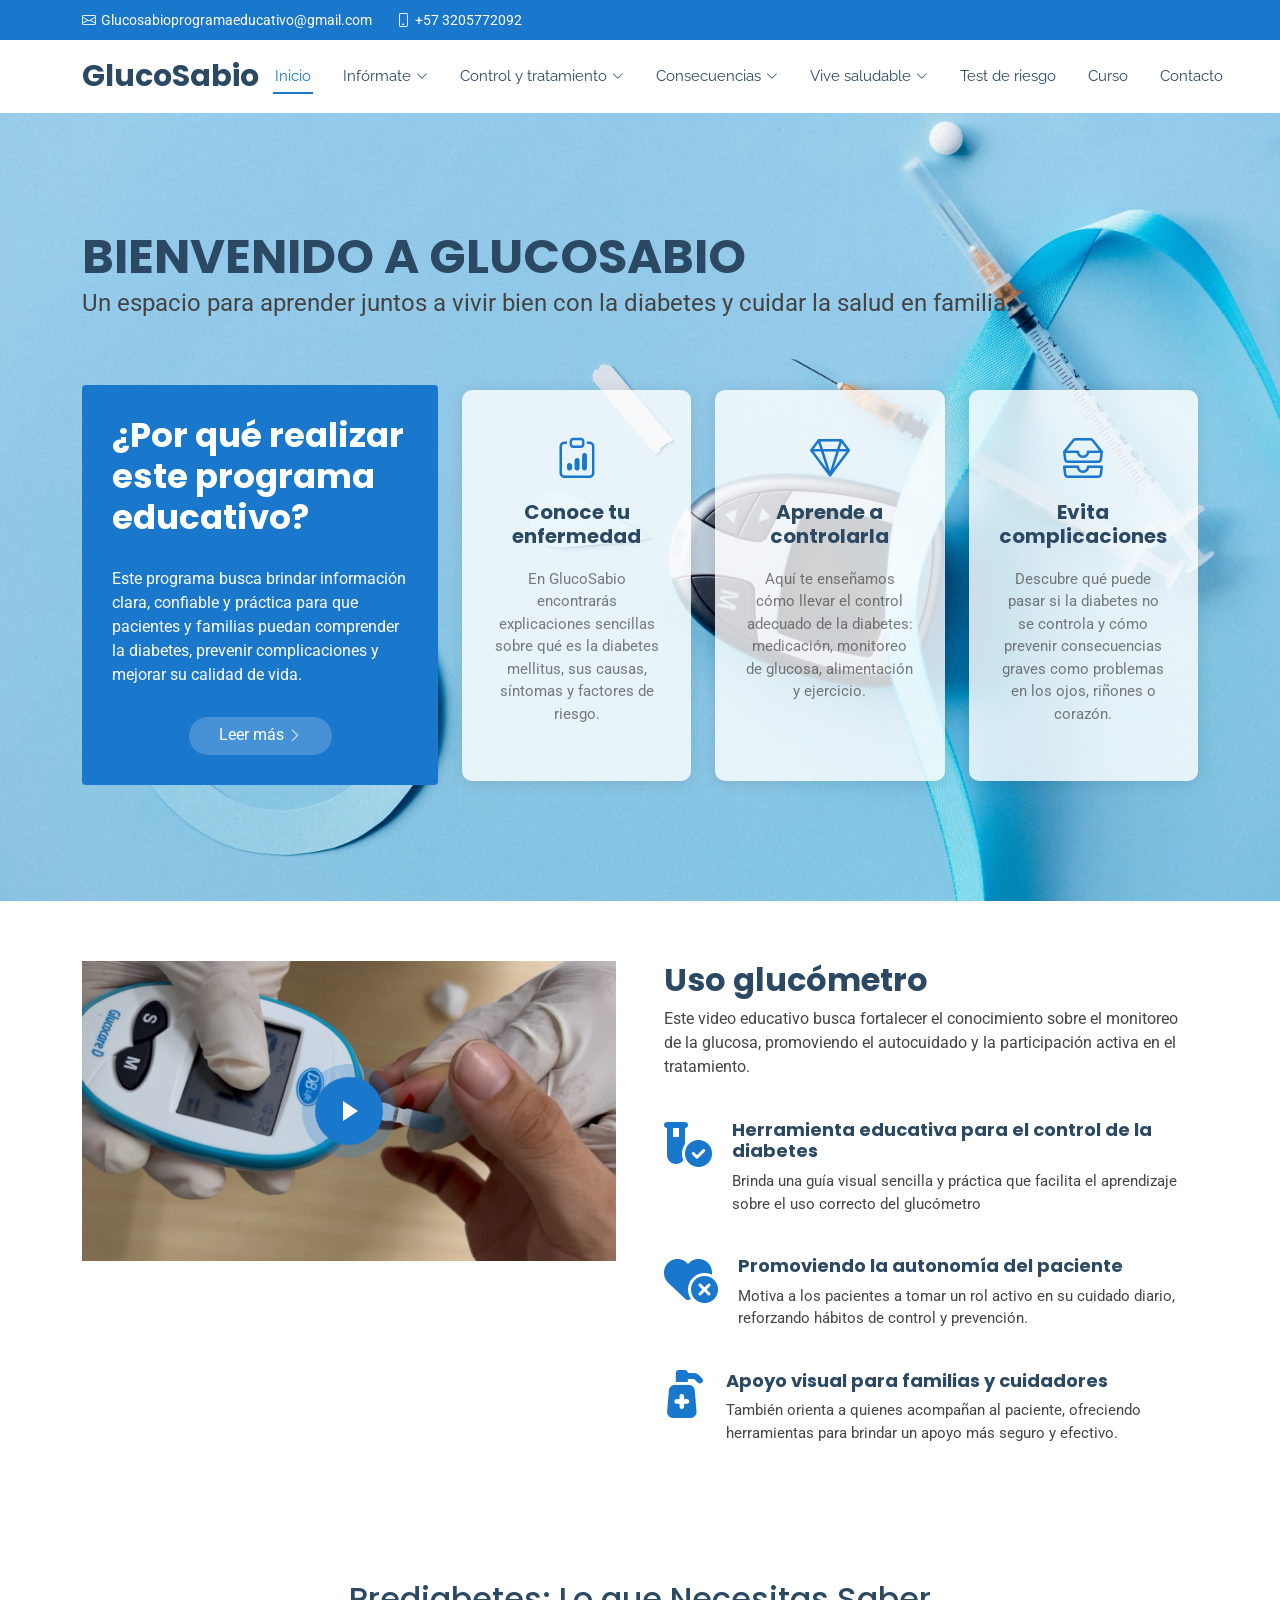
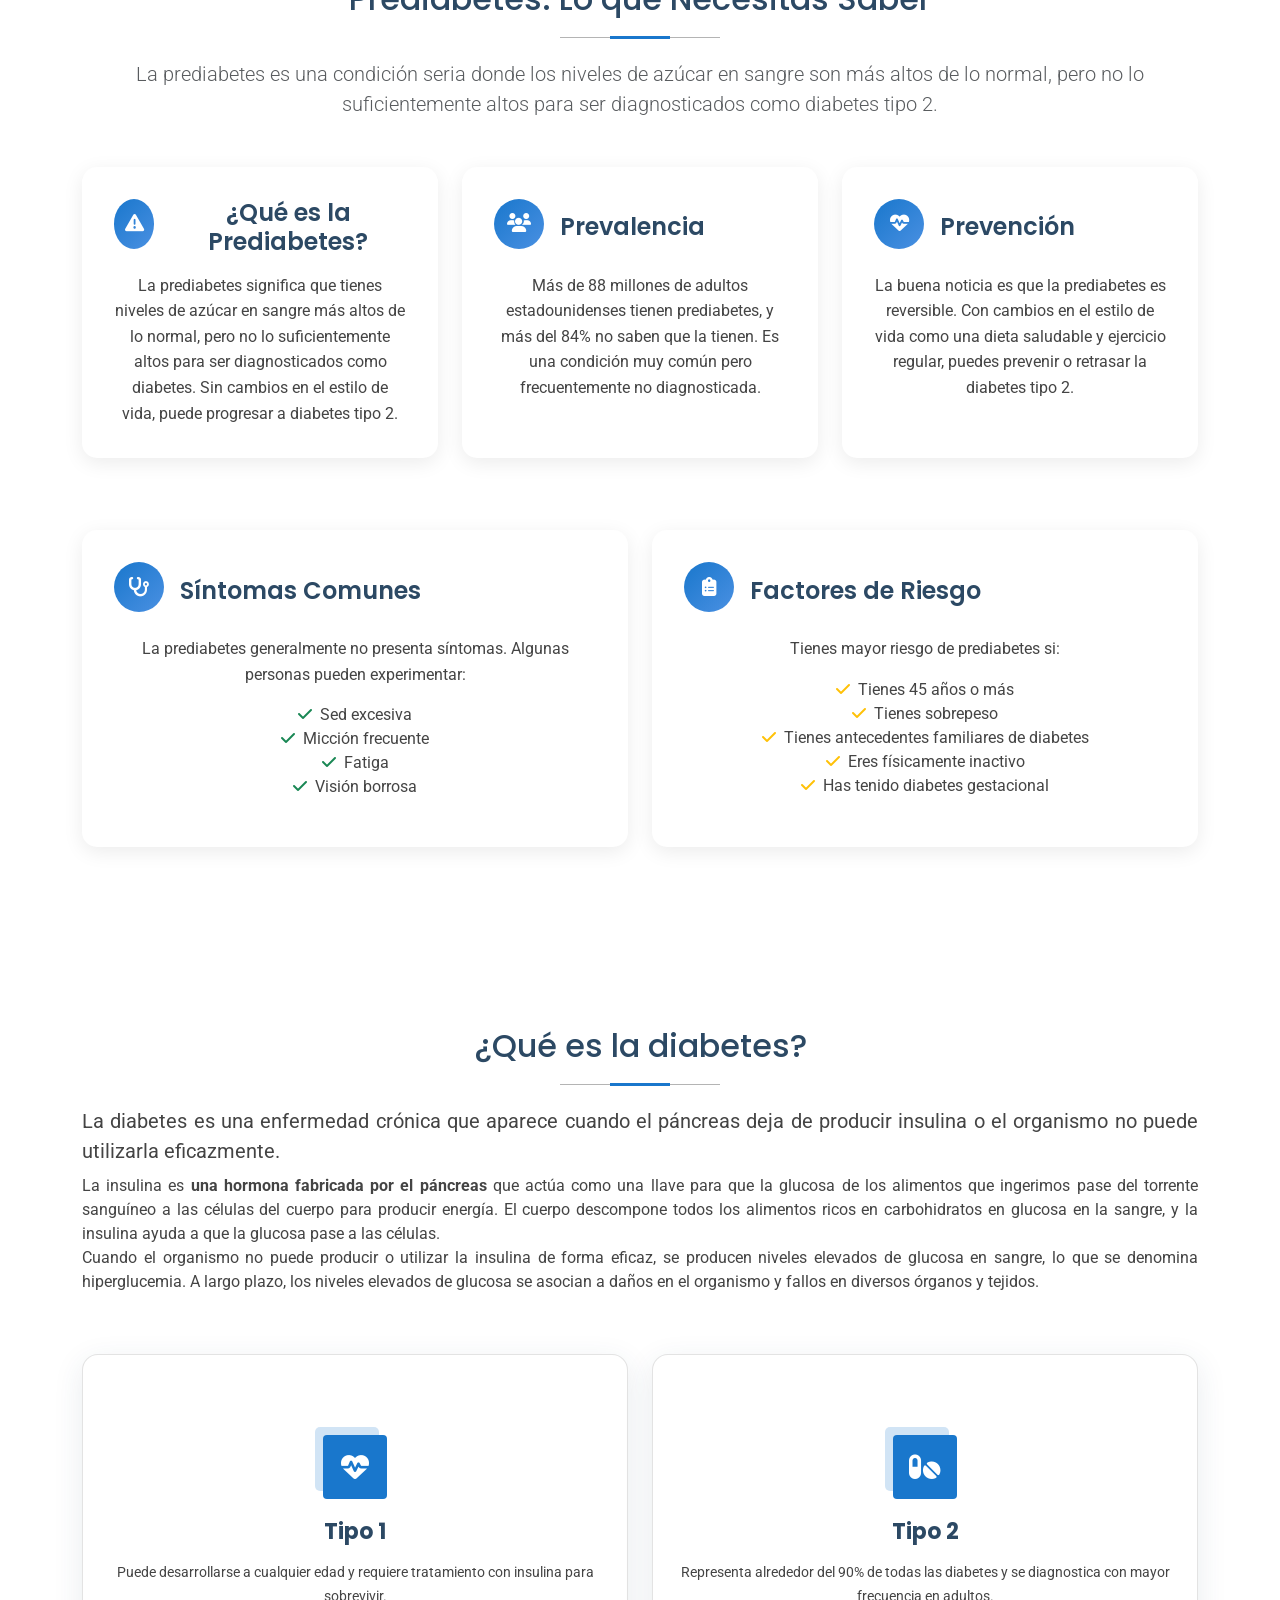
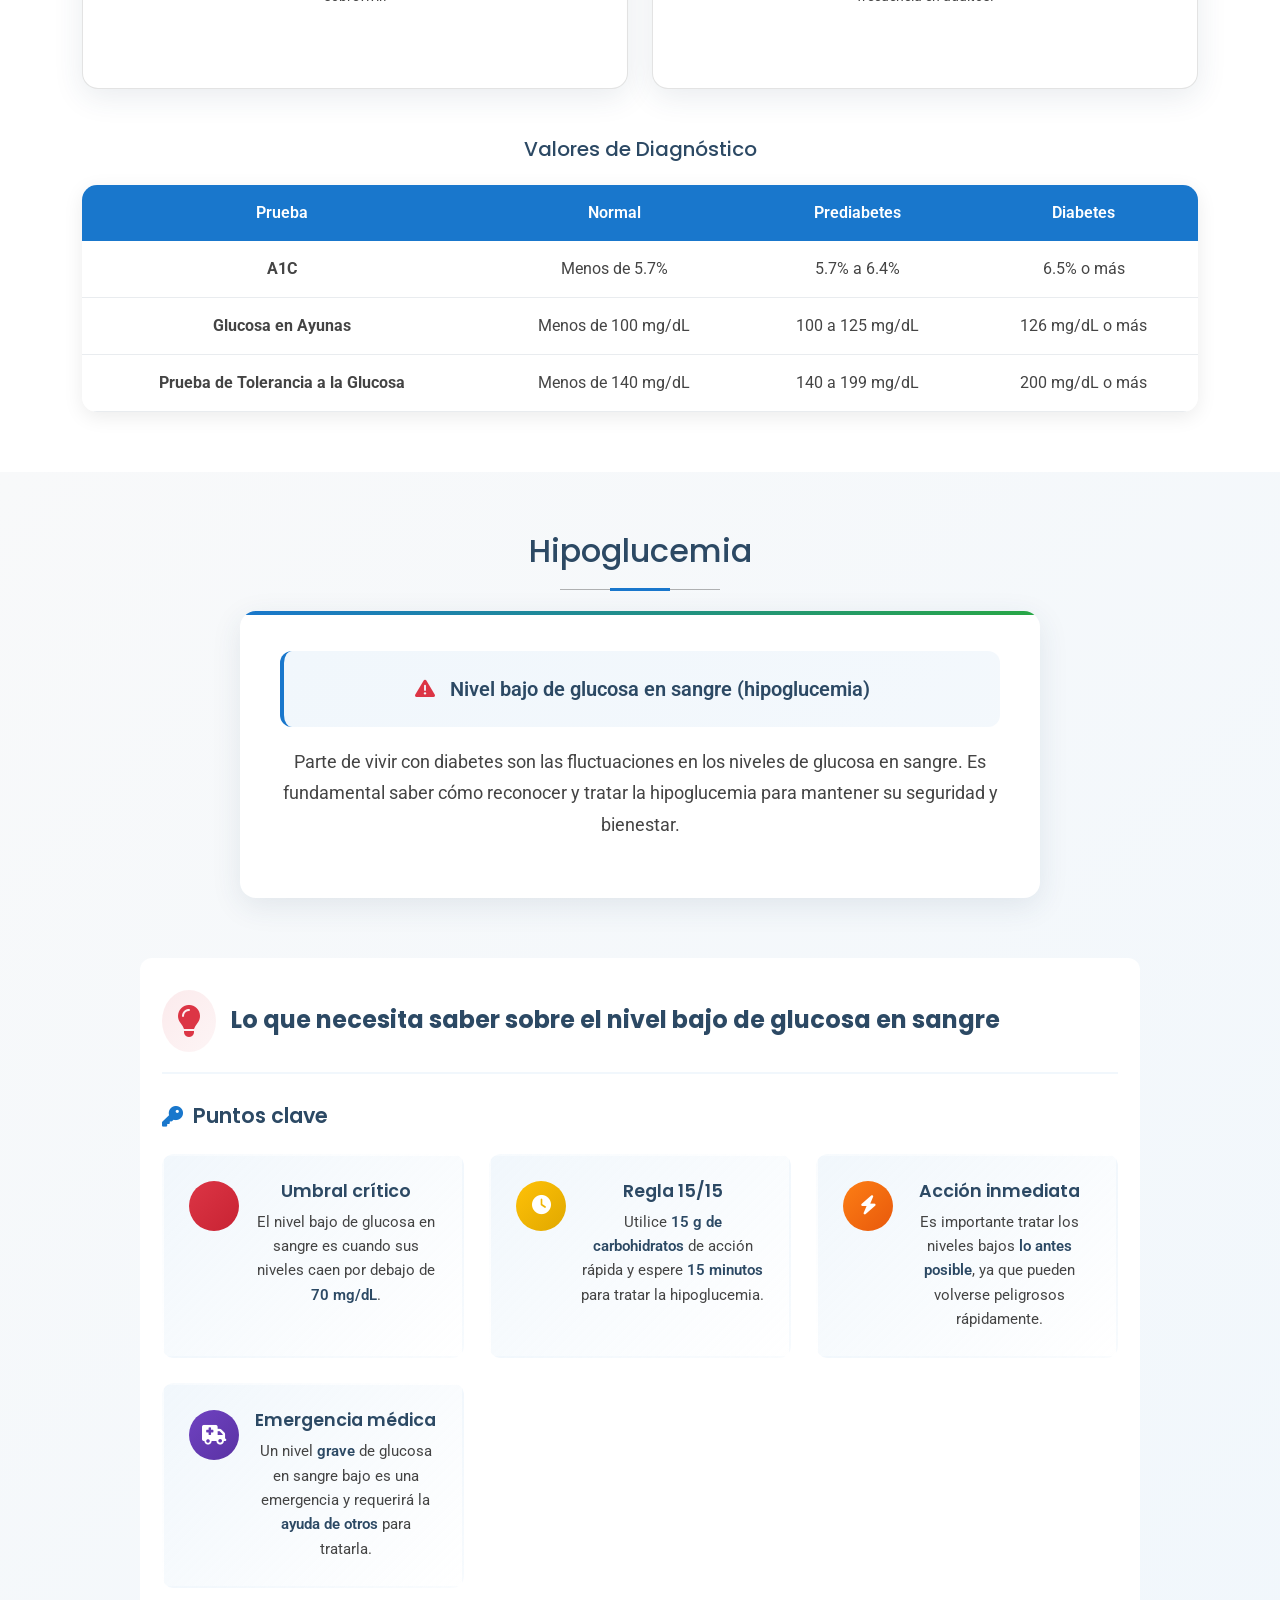
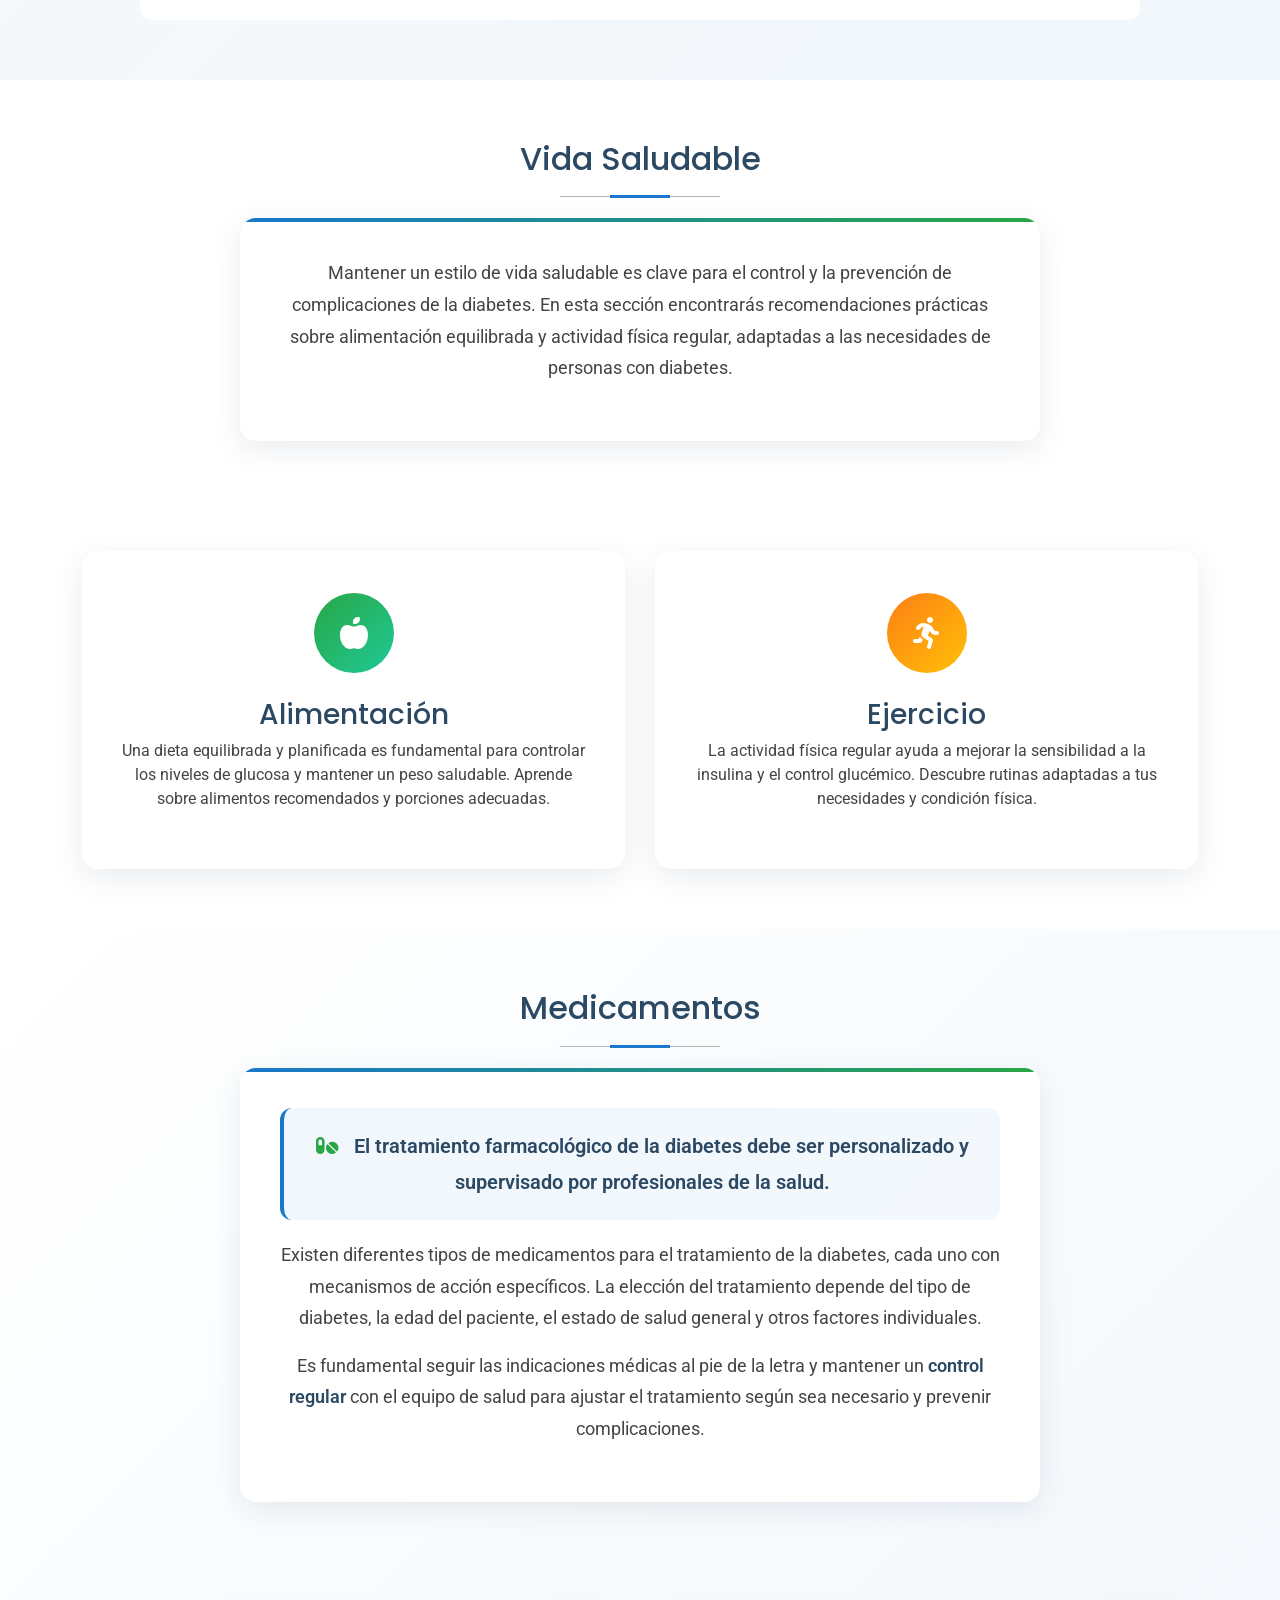
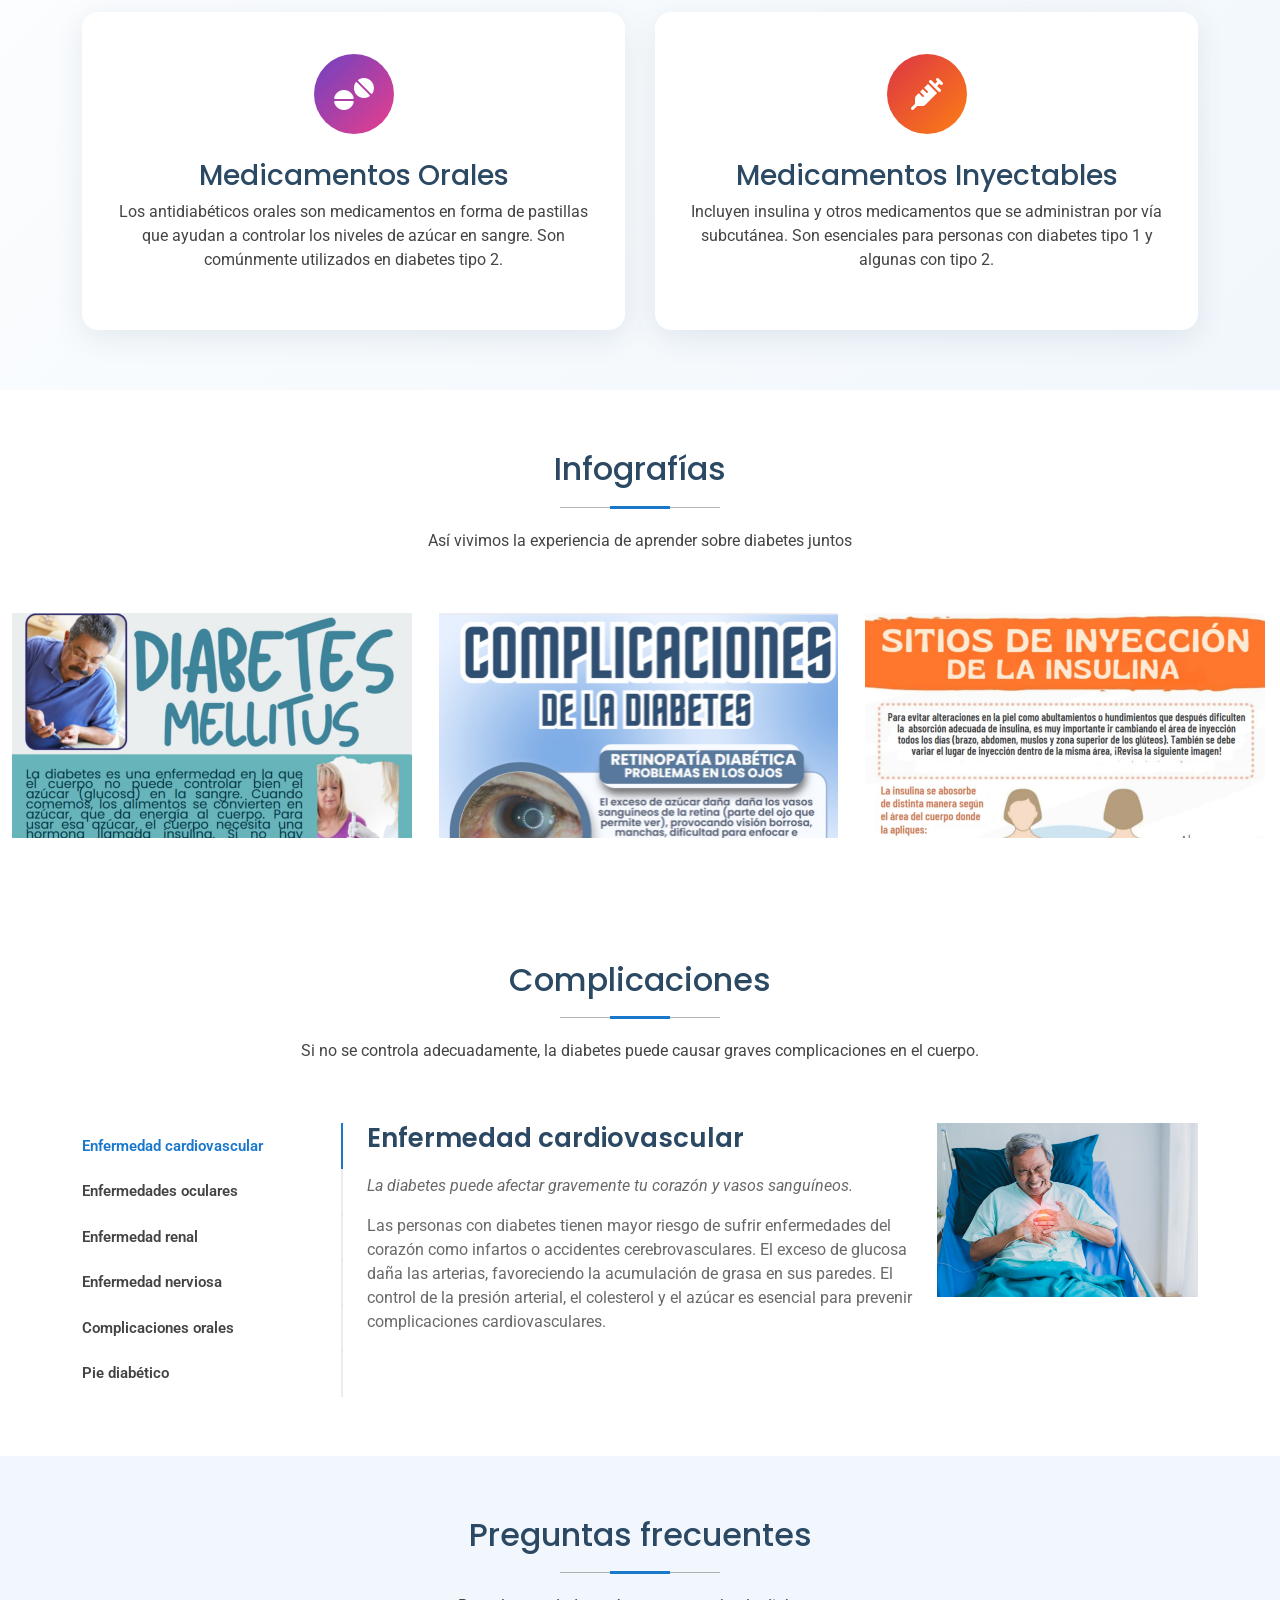
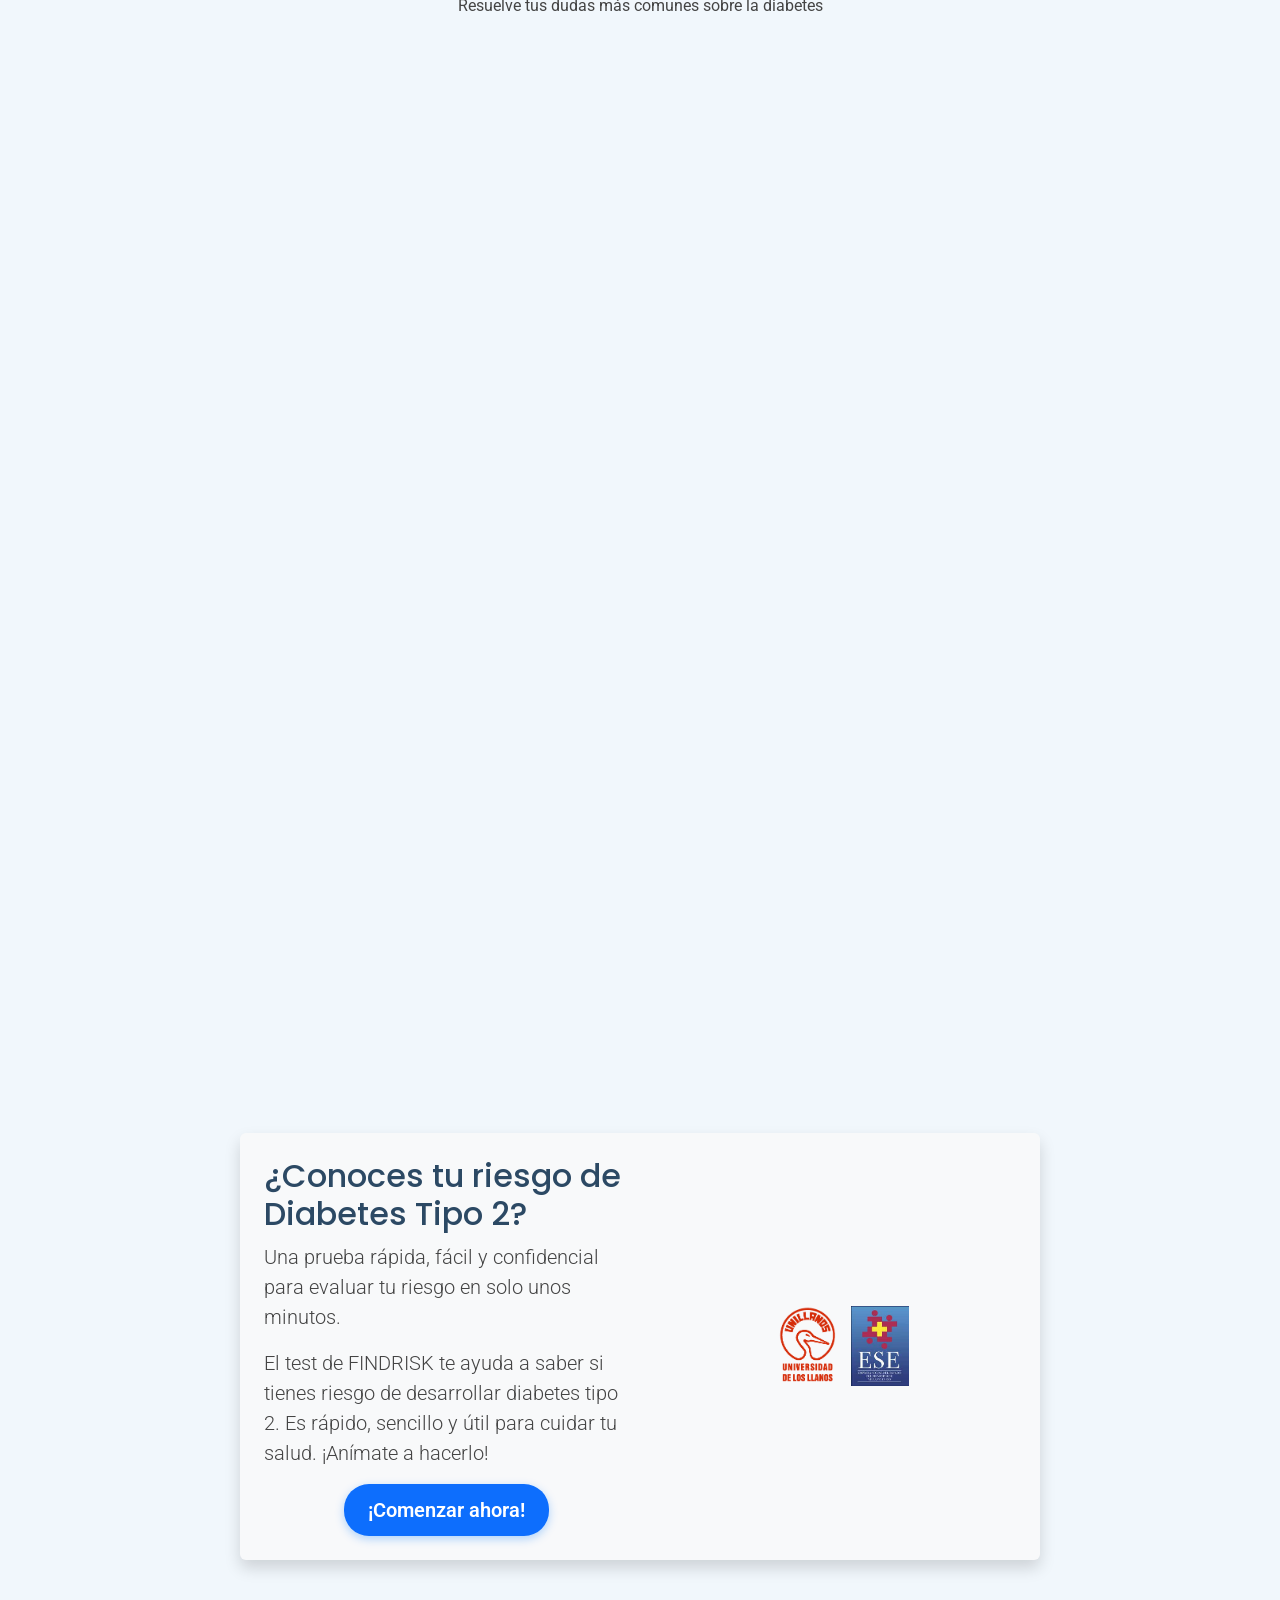
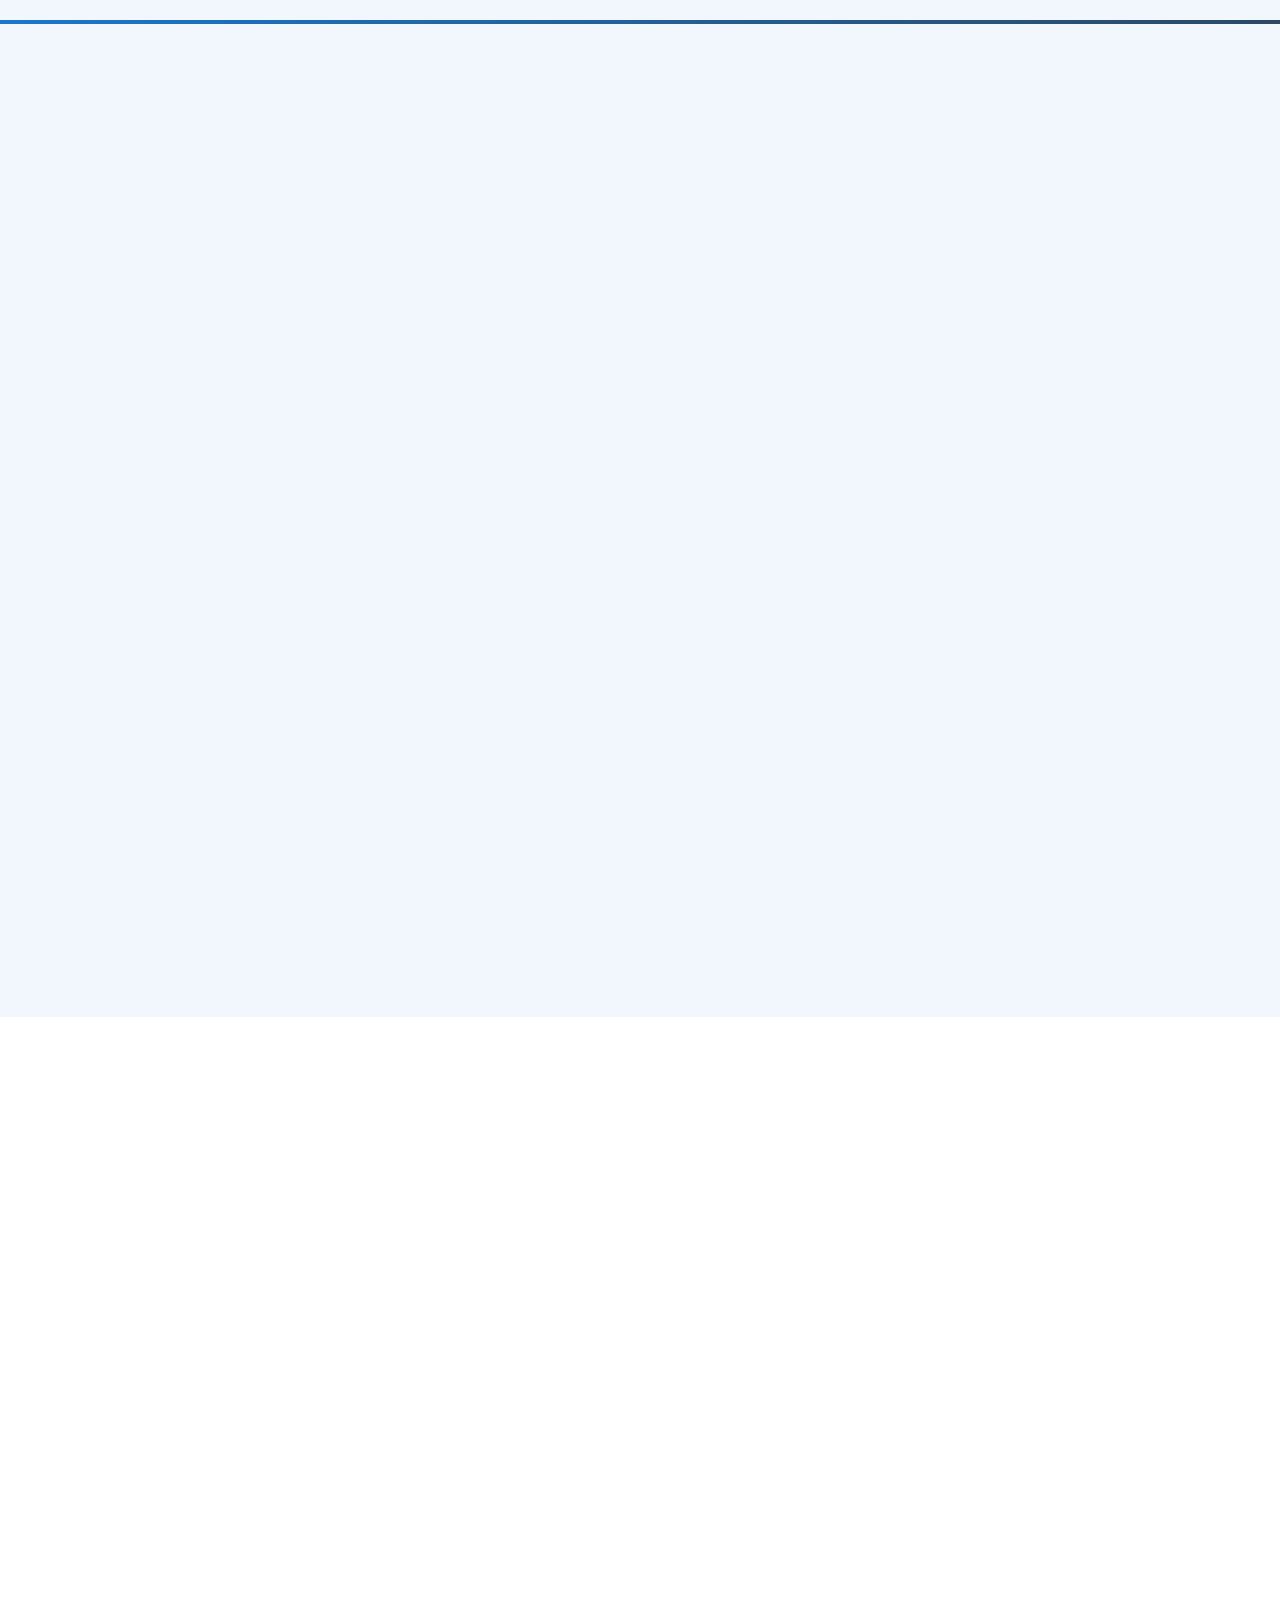
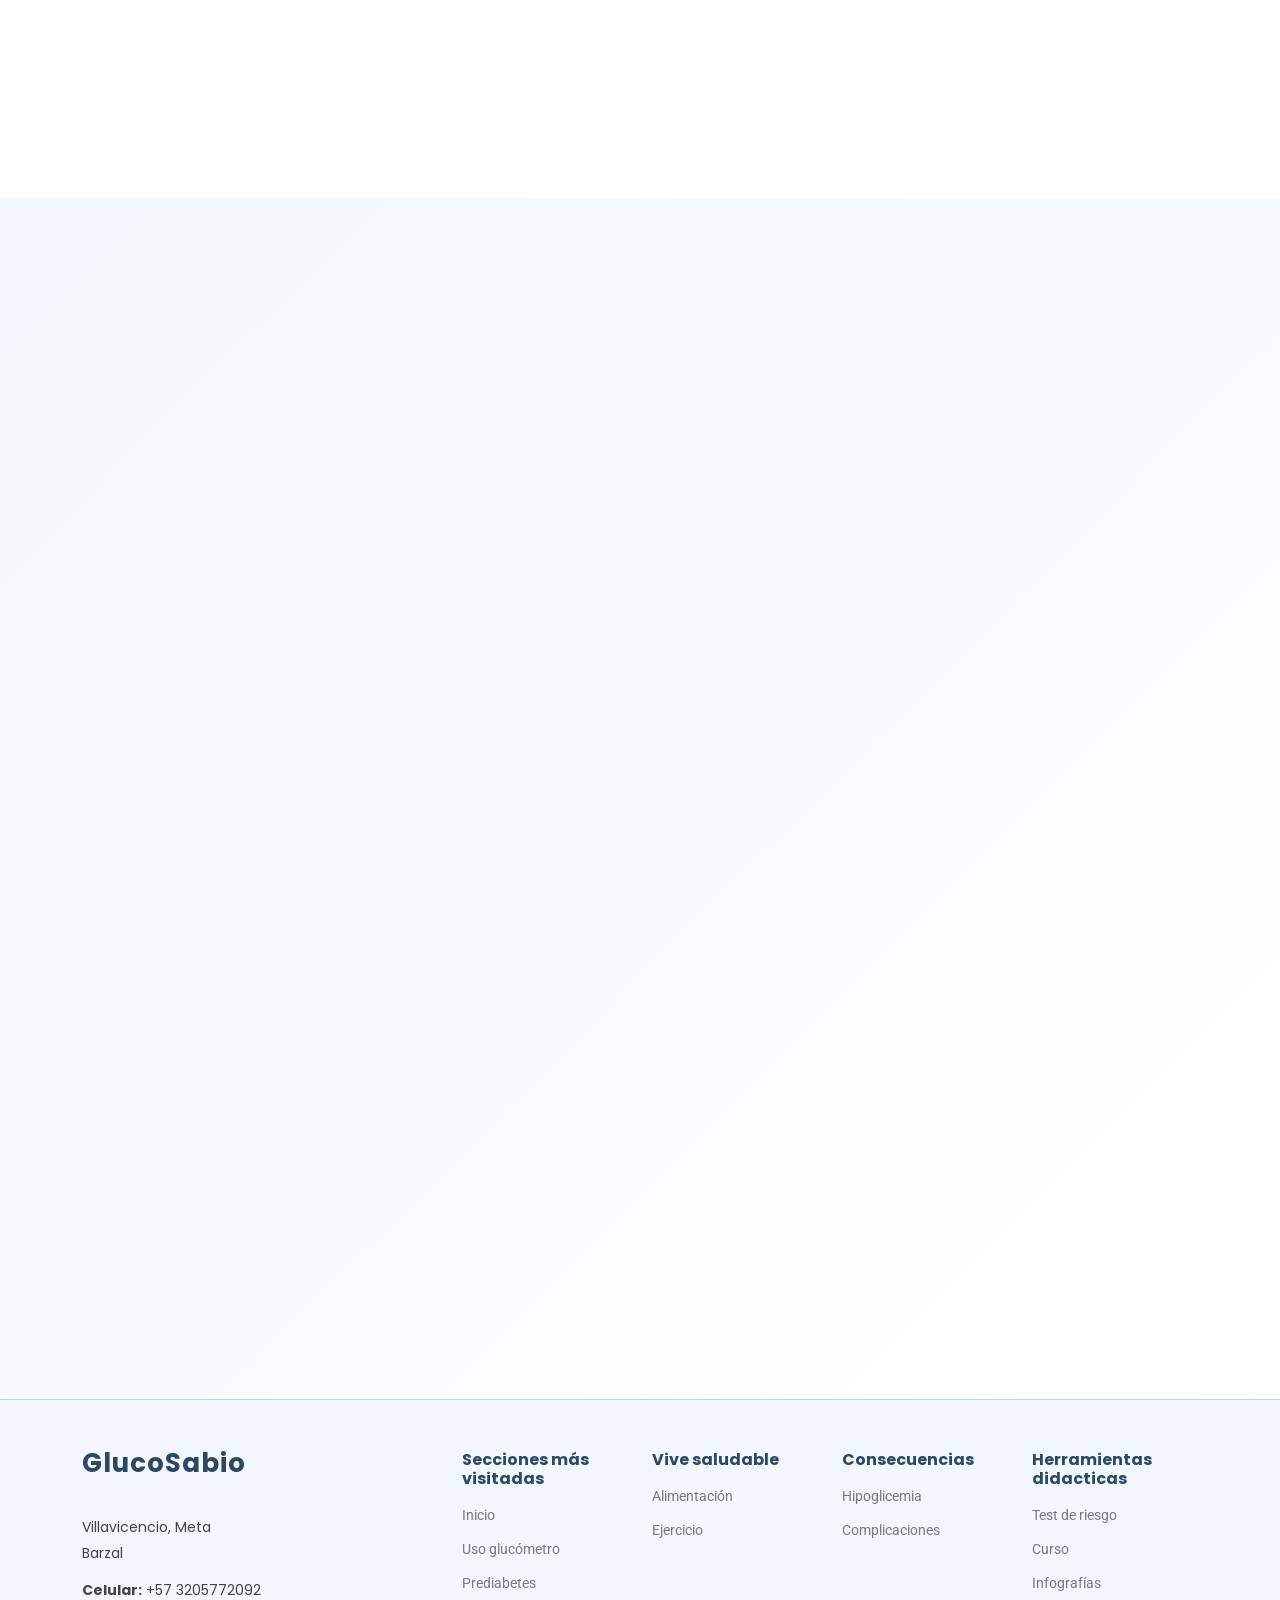
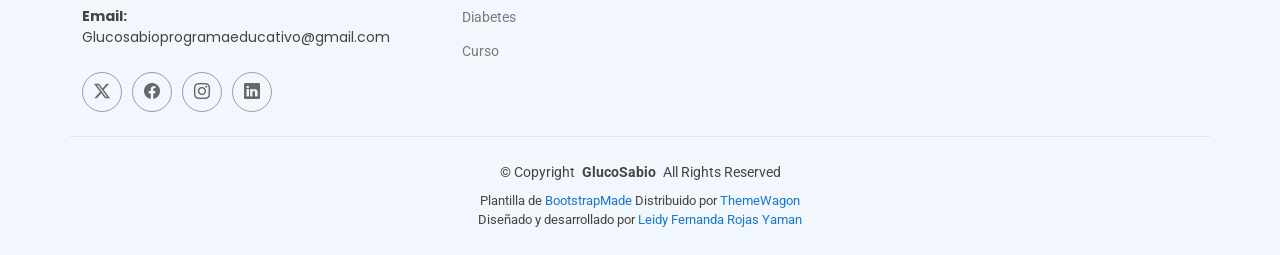
==== index.html @ 88acfa06 "feat: se agregan link footer y texto en vida saludable" ====
<!DOCTYPE html>
<html lang="en">

<head>
  <meta charset="utf-8">
  <meta content="width=device-width, initial-scale=1.0" name="viewport">
  <title>Index - GlucoSabio</title>
  <meta name="description" content="">
  <meta name="keywords" content="">

  <!-- Favicons -->
  <link href="assets/img/favicon.png" rel="icon">
  <link href="assets/img/apple-touch-icon.png" rel="apple-touch-icon">

  <!-- Fonts -->
  <link href="https://fonts.googleapis.com" rel="preconnect">
  <link href="https://fonts.gstatic.com" rel="preconnect" crossorigin>
  <link
    href="https://fonts.googleapis.com/css2?family=Roboto:ital,wght@0,100;0,300;0,400;0,500;0,700;0,900;1,100;1,300;1,400;1,500;1,700;1,900&family=Poppins:ital,wght@0,100;0,200;0,300;0,400;0,500;0,600;0,700;0,800;0,900;1,100;1,200;1,300;1,400;1,500;1,600;1,700;1,800;1,900&family=Raleway:ital,wght@0,100;0,200;0,300;0,400;0,500;0,600;0,700;0,800;0,900;1,100;1,200;1,300;1,400;1,500;1,600;1,700;1,800;1,900&display=swap"
    rel="stylesheet">

  <!-- Vendor CSS Files -->
  <link href="assets/vendor/bootstrap/css/bootstrap.min.css" rel="stylesheet">
  <link href="assets/vendor/bootstrap-icons/bootstrap-icons.css" rel="stylesheet">
  <link href="assets/vendor/aos/aos.css" rel="stylesheet">
  <link href="assets/vendor/fontawesome-free/css/all.min.css" rel="stylesheet">
  <link href="assets/vendor/glightbox/css/glightbox.min.css" rel="stylesheet">
  <link href="assets/vendor/swiper/swiper-bundle.min.css" rel="stylesheet">
  <link href="assets/css/contact.css" rel="stylesheet">
  <link rel="stylesheet" href="https://cdn.jsdelivr.net/npm/sweetalert2@11.10.5/dist/sweetalert2.min.css">


  <!-- Main CSS File -->
  <link href="assets/css/main.css" rel="stylesheet">
  <link href="assets/css/test-prediabetes.css" rel="stylesheet">
  <link href="assets/css/course.css" rel="stylesheet">

  <!-- =======================================================
  * Template Name: Medilab
  * Template URL: https://bootstrapmade.com/medilab-free-medical-bootstrap-theme/
  * Updated: Aug 07 2024 with Bootstrap v5.3.3
  * Author: BootstrapMade.com
  * License: https://bootstrapmade.com/license/
  ======================================================== -->
</head>

<body class="index-page">

  <header id="header" class="header sticky-top">

    <div class="topbar d-flex align-items-center">
      <div class="container d-flex justify-content-center justify-content-md-between">
        <div class="contact-info d-flex align-items-center">
          <i class="bi bi-envelope d-flex align-items-center"><a
              href="mailto:Glucosabioprogramaeducativo@gmail.com">Glucosabioprogramaeducativo@gmail.com</a></i>
          <i class="bi bi-phone d-flex align-items-center ms-4"><span>+57 3205772092</span></i>
        </div>
        <!-- <div class="social-links d-none d-md-flex align-items-center">
          <a href="#" class="twitter"><i class="bi bi-twitter-x"></i></a>
          <a href="#" class="facebook"><i class="bi bi-facebook"></i></a>
          <a href="#" class="instagram"><i class="bi bi-instagram"></i></a>
          <a href="#" class="linkedin"><i class="bi bi-linkedin"></i></a>
        </div> -->
      </div>
    </div><!-- End Top Bar -->

    <div class="branding d-flex align-items-center">

      <div class="container position-relative d-flex align-items-center justify-content-between">
        <a href="index.html" class="logo d-flex align-items-center me-auto">
          <!-- Uncomment the line below if you also wish to use an image logo -->
          <!-- <img src="assets/img/logo.png" alt=""> -->
          <h1 class="sitename">GlucoSabio</h1>
        </a>

        <nav id="navmenu" class="navmenu">
          <ul>
            <li><a href="#hero" class="active">Inicio<br></a></li>
            <!-- <li><a href="#about">Infórmate</a></li> -->
            <li class="dropdown"><a href="#"><span>Infórmate</span> <i
                  class="bi bi-chevron-down toggle-dropdown"></i></a>
              <ul>
                <li><a href="#prediabetes">¿Qué es prediabetes?</a></li>
                <li><a href="#diabetes">¿Qué es diabetes?</a></li>
                <li><a href="#" data-bs-toggle="modal" data-bs-target="#diabetesTipo1Modal">Diabetes tipo 1</a></li>
                <li><a href="#" data-bs-toggle="modal" data-bs-target="#diabetesTipo2Modal">Diabetes tipo 2</a></li>
                <li><a href="#infographics">Infografías</a></li>
              </ul>
            </li>
            <li class="dropdown"><a href="#"><span>Control y tratamiento</span> <i
                  class="bi bi-chevron-down toggle-dropdown"></i></a>
              <ul>
                <li><a href="#about">Uso del glucómetro</a></li>
                <li><a href="#">Diagnóstico</a></li>
                <li class="dropdown"><a href="#"><span>Medicamentos</span> <i
                      class="bi bi-chevron-down toggle-dropdown"></i></a>
                  <ul>
                    <li><a href="#medications">Orales</a></li>
                    <li><a href="#medications">Inyectables</a></li>
                  </ul>
                </li>
              </ul>
            </li>
            <!-- <li><a href="#services">Services</a></li> -->
            <!-- <li><a href="#departments">Departments</a></li> -->
            <!-- <li><a href="#doctors">Doctors</a></li> -->
            <!-- <li><a href="#complications">Consecuencias</a></li> -->
            <li class="dropdown"><a href="#"><span>Consecuencias</span> <i
                  class="bi bi-chevron-down toggle-dropdown"></i></a>
              <ul>
                <li><a href="#hipoglucemia">Hipoglicemia</a></li>
                <li><a href="#complications">Complicaciones</a></li>
              </ul>
            </li>
            <li class="dropdown"><a href="#"><span>Vive saludable</span> <i
                  class="bi bi-chevron-down toggle-dropdown"></i></a>
              <ul>
                <li><a href="#healthy-life">Alimentación</a></li>
                <li><a href="#healthy-life">Ejercicio</a></li>
              </ul>
            </li>
            <li><a href="#test">Test de riesgo</a></li>
            <li><a href="#course">Curso</a></li>
            <li><a href="#contact">Contacto</a></li>
            <!-- <li class="dropdown"><a href="#"><span>Dropdown</span> <i
                  class="bi bi-chevron-down toggle-dropdown"></i></a>
              <ul>
                <li><a href="#">Dropdown 1</a></li>
                <li class="dropdown"><a href="#"><span>Deep Dropdown</span> <i
                      class="bi bi-chevron-down toggle-dropdown"></i></a>
                  <ul>
                    <li><a href="#">Deep Dropdown 1</a></li>
                    <li><a href="#">Deep Dropdown 2</a></li>
                    <li><a href="#">Deep Dropdown 3</a></li>
                    <li><a href="#">Deep Dropdown 4</a></li>
                    <li><a href="#">Deep Dropdown 5</a></li>
                  </ul>
                </li>
                <li><a href="#">Dropdown 2</a></li>
                <li><a href="#">Dropdown 3</a></li>
                <li><a href="#">Dropdown 4</a></li>
              </ul>
            </li> -->
            <!-- <li><a href="#contact">Contact</a></li> -->
          </ul>
          <i class="mobile-nav-toggle d-xl-none bi bi-list"></i>
        </nav>

        <!-- <a class="cta-btn d-none d-sm-block" href="#appointment">Make an Appointment</a> -->

      </div>

    </div>

  </header>

  <main class="main">

    <!-- Hero Section -->
    <section id="hero" class="hero section light-background">

      <img src="assets/img/bg-diabetes.jpg" alt="" data-aos="fade-in">

      <div class="container position-relative">

        <div class="welcome position-relative" data-aos="fade-down" data-aos-delay="100">
          <h2>BIENVENIDO A GLUCOSABIO</h2>
          <p>Un espacio para aprender juntos a vivir bien con la diabetes y cuidar la salud en familia.</p>
        </div><!-- End Welcome -->

        <div class="content row gy-4">
          <div class="col-lg-4 d-flex align-items-stretch">
            <div class="why-box" data-aos="zoom-out" data-aos-delay="200">
              <h3>¿Por qué realizar este programa educativo?</h3>
              <p>
                Este programa busca brindar información clara, confiable y práctica para que pacientes y familias puedan
                comprender la diabetes, prevenir complicaciones y mejorar su calidad de vida.
              </p>
              <div class="text-center">
                <a href="#about" class="more-btn"><span>Leer más</span> <i class="bi bi-chevron-right"></i></a>
              </div>
            </div>
          </div><!-- End Why Box -->

          <div class="col-lg-8 d-flex align-items-stretch">
            <div class="d-flex flex-column justify-content-center">
              <div class="row gy-4">

                <div class="col-xl-4 d-flex align-items-stretch">
                  <div class="icon-box" data-aos="zoom-out" data-aos-delay="300">
                    <i class="bi bi-clipboard-data"></i>
                    <h4>Conoce tu enfermedad</h4>
                    <p>En GlucoSabio encontrarás explicaciones sencillas sobre qué es la diabetes mellitus, sus causas,
                      síntomas y factores de riesgo. </p>
                  </div>
                </div><!-- End Icon Box -->

                <div class="col-xl-4 d-flex align-items-stretch">
                  <div class="icon-box" data-aos="zoom-out" data-aos-delay="400">
                    <i class="bi bi-gem"></i>
                    <h4>Aprende a controlarla</h4>
                    <p>Aquí te enseñamos cómo llevar el control adecuado de la diabetes: medicación, monitoreo de
                      glucosa, alimentación y ejercicio. </p>
                  </div>
                </div><!-- End Icon Box -->

                <div class="col-xl-4 d-flex align-items-stretch">
                  <div class="icon-box" data-aos="zoom-out" data-aos-delay="500">
                    <i class="bi bi-inboxes"></i>
                    <h4>Evita complicaciones</h4>
                    <p>Descubre qué puede pasar si la diabetes no se controla y cómo prevenir consecuencias graves como
                      problemas en los ojos, riñones o corazón. </p>
                  </div>
                </div><!-- End Icon Box -->

              </div>
            </div>
          </div>
        </div><!-- End  Content-->

      </div>

    </section><!-- /Hero Section -->

    <!-- About Section - Uso Glucometro -->
    <section id="about" class="about section">

      <div class="container">

        <div class="row gy-4 gx-5">

          <div class="col-lg-6 position-relative align-self-start" data-aos="fade-up" data-aos-delay="200">
            <img src="assets/img/preliminar-glucometro.png" class="img-fluid" alt="">
            <a href="https://www.youtube.com/watch?v=tBg8Wl7iuDc" class="glightbox pulsating-play-btn"></a>
          </div>

          <div class="col-lg-6 content" data-aos="fade-up" data-aos-delay="100">
            <h3>Uso glucómetro</h3>
            <p>
              Este video educativo busca fortalecer el conocimiento sobre el monitoreo de la glucosa, promoviendo el
              autocuidado y la participación activa en el tratamiento.
            </p>
            <ul>
              <li>
                <i class="fa-solid fa-vial-circle-check"></i>
                <div>
                  <h5>Herramienta educativa para el control de la diabetes</h5>
                  <p>Brinda una guía visual sencilla y práctica que facilita el aprendizaje sobre el uso correcto del
                    glucómetro</p>
                </div>
              </li>
              <li>
                <i class="fa-solid fa-heart-circle-xmark"></i>
                <div>
                  <h5>Promoviendo la autonomía del paciente</h5>
                  <p>Motiva a los pacientes a tomar un rol activo en su cuidado diario, reforzando hábitos de control y
                    prevención.</p>
                </div>
              </li>
              <li>
                <i class="fa-solid fa-pump-medical"></i>
                <div>
                  <h5>Apoyo visual para familias y cuidadores</h5>
                  <p>También orienta a quienes acompañan al paciente, ofreciendo herramientas para brindar un apoyo más
                    seguro y efectivo.</p>
                </div>
              </li>
            </ul>
          </div>

        </div>

      </div>

    </section><!-- /About Section - Uso Glucometro -->


    <!-- Sección Prediabetes -->
    <section class="prediabetes-section section" id="prediabetes">
      <div class="container section-title" data-aos="fade-up">
        <!-- Título Principal -->
        <div class="row">
          <div class="col-12 text-center">
            <h2 class="section-title">Prediabetes: Lo que Necesitas Saber</h2>
            <p class="lead text-muted">La prediabetes es una condición seria donde los niveles de azúcar en sangre son
              más altos de lo normal, pero no lo suficientemente altos para ser diagnosticados como diabetes tipo 2.</p>
          </div>
        </div>

        <!-- Tarjetas Informativas -->
        <div class="row mb-5 mt-5">
          <div class="col-lg-4 col-md-6 mb-4">
            <div class="info-card-prediabetes">
              <h4>
                <div class="icon">
                  <i class="fas fa-exclamation-triangle"></i>
                </div>
                ¿Qué es la Prediabetes?
              </h4>
              <p>La prediabetes significa que tienes niveles de azúcar en sangre más altos de lo normal, pero no lo
                suficientemente altos para ser diagnosticados como diabetes. Sin cambios en el estilo de vida, puede
                progresar a diabetes tipo 2.</p>
            </div>
          </div>

          <div class="col-lg-4 col-md-6 mb-4">
            <div class="info-card-prediabetes">
              <h4>
                <div class="icon">
                  <i class="fas fa-users"></i>
                </div>
                Prevalencia
              </h4>
              <p>Más de 88 millones de adultos estadounidenses tienen prediabetes, y más del 84% no saben que la tienen.
                Es una condición muy común pero frecuentemente no diagnosticada.</p>
            </div>
          </div>

          <div class="col-lg-4 col-md-6 mb-4">
            <div class="info-card-prediabetes">
              <h4>
                <div class="icon">
                  <i class="fas fa-heartbeat"></i>
                </div>
                Prevención
              </h4>
              <p>La buena noticia es que la prediabetes es reversible. Con cambios en el estilo de vida como una dieta
                saludable y ejercicio regular, puedes prevenir o retrasar la diabetes tipo 2.</p>
            </div>
          </div>
        </div>

        <!-- Síntomas y Factores de Riesgo -->
        <div class="row">
          <div class="col-lg-6">
            <div class="info-card-prediabetes">
              <h4>
                <div class="icon">
                  <i class="fas fa-stethoscope"></i>
                </div>
                Síntomas Comunes
              </h4>
              <p>La prediabetes generalmente no presenta síntomas. Algunas personas pueden experimentar:</p>
              <ul class="list-unstyled mt-3">
                <li><i class="fas fa-check text-success me-2"></i>Sed excesiva</li>
                <li><i class="fas fa-check text-success me-2"></i>Micción frecuente</li>
                <li><i class="fas fa-check text-success me-2"></i>Fatiga</li>
                <li><i class="fas fa-check text-success me-2"></i>Visión borrosa</li>
              </ul>
            </div>
          </div>

          <div class="col-lg-6">
            <div class="info-card-prediabetes">
              <h4>
                <div class="icon">
                  <i class="fas fa-clipboard-list"></i>
                </div>
                Factores de Riesgo
              </h4>
              <p>Tienes mayor riesgo de prediabetes si:</p>
              <ul class="list-unstyled mt-3">
                <li><i class="fas fa-check text-warning me-2"></i>Tienes 45 años o más</li>
                <li><i class="fas fa-check text-warning me-2"></i>Tienes sobrepeso</li>
                <li><i class="fas fa-check text-warning me-2"></i>Tienes antecedentes familiares de diabetes</li>
                <li><i class="fas fa-check text-warning me-2"></i>Eres físicamente inactivo</li>
                <li><i class="fas fa-check text-warning me-2"></i>Has tenido diabetes gestacional</li>
              </ul>
            </div>
          </div>
        </div>
      </div>
    </section>
    <!-- / End prediabetes section -->

    <!-- Diabetes Section -->
    <section id="diabetes" class="services section">

      <!-- Section Title -->
      <div class="container section-title" data-aos="fade-up">
        <h2>¿Qué es la diabetes?</h2>
        <div>
          <p class="lead text-justify"><strong>La diabetes es una enfermedad crónica que aparece cuando el
              páncreas deja de producir insulina o el organismo no puede utilizarla eficazmente.</strong></p>
          <p class="mt-2 text-justify">La insulina es <strong>una hormona fabricada por el páncreas</strong> que actúa
            como una llave
            para que la
            glucosa de los alimentos que ingerimos pase del torrente sanguíneo a las células del cuerpo para producir
            energía. El cuerpo descompone todos los alimentos ricos en carbohidratos en glucosa en la sangre, y la
            insulina ayuda a que la glucosa pase a las células.</p>
          <p class="text-justify">Cuando el organismo no puede producir o utilizar la insulina de forma eficaz, se
            producen niveles elevados
            de glucosa en sangre, lo que se denomina hiperglucemia. A largo plazo, los niveles elevados de glucosa se
            asocian a daños en el organismo y fallos en diversos órganos y tejidos.&nbsp;</p>
        </div>

      </div><!-- End Section Title -->

      <div class="container">

        <div class="row gy-4">

          <div class="col-lg-6 col-md-6" data-aos="fade-up" data-aos-delay="100">
            <div class="service-item  position-relative">
              <div class="icon">
                <i class="fas fa-heartbeat"></i>
              </div>
              <a href="#" data-bs-toggle="modal" data-bs-target="#diabetesTipo1Modal" class="stretched-link">
                <h3>Tipo 1</h3>
              </a>
              <p>Puede desarrollarse a cualquier edad y requiere tratamiento con insulina para sobrevivir.</p>
            </div>
          </div><!-- End Service Item -->

          <div class="col-lg-6 col-md-6" data-aos="fade-up" data-aos-delay="200">
            <div class="service-item position-relative">
              <div class="icon">
                <i class="fas fa-pills"></i>
              </div>
              <a href="#" data-bs-toggle="modal" data-bs-target="#diabetesTipo2Modal" class="stretched-link">
                <h3>Tipo 2</h3>
              </a>
              <p>Representa alrededor del 90% de todas las diabetes y se diagnostica con mayor frecuencia en adultos.
              </p>
            </div>
          </div><!-- End Service Item -->

        </div>
        <!-- Tabla de Valores de Diagnóstico -->
        <div class="row mt-5">
          <div class="col-12">
            <h5 class="text-center  mb-4" style="color: var(--heading-color);">Valores de Diagnóstico</h5>
            <div class="values-table">
              <table class="table">
                <thead>
                  <tr>
                    <th>Prueba</th>
                    <th>Normal</th>
                    <th>Prediabetes</th>
                    <th>Diabetes</th>
                  </tr>
                </thead>
                <tbody>
                  <tr>
                    <td><strong>A1C</strong></td>
                    <td>Menos de 5.7%</td>
                    <td>5.7% a 6.4%</td>
                    <td>6.5% o más</td>
                  </tr>
                  <tr>
                    <td><strong>Glucosa en Ayunas</strong></td>
                    <td>Menos de 100 mg/dL</td>
                    <td>100 a 125 mg/dL</td>
                    <td>126 mg/dL o más</td>
                  </tr>
                  <tr>
                    <td><strong>Prueba de Tolerancia a la Glucosa</strong></td>
                    <td>Menos de 140 mg/dL</td>
                    <td>140 a 199 mg/dL</td>
                    <td>200 mg/dL o más</td>
                  </tr>
                </tbody>
              </table>
            </div>
          </div>
        </div>
      </div>
    </section><!-- /Diabetes Section -->


    <!-- Hipoglucemia Section -->
    <section id="hipoglucemia" class="section">
      <div class="container section-title" data-aos="fade-up">
        <h2>Hipoglucemia</h2>
        <div class="intro-content">
          <p class="lead">
            <i class="fas fa-exclamation-triangle" style="color: #dc3545; margin-right: 10px;"></i>
            <strong>Nivel bajo de glucosa en sangre (hipoglucemia)</strong>
          </p>
          <p>
            Parte de vivir con diabetes son las fluctuaciones en los niveles de glucosa en sangre. Es fundamental saber
            cómo reconocer y tratar la hipoglucemia para mantener su seguridad y bienestar.
          </p>
        </div>
      </div>

      <div class="container">
        <div class="hipoglucemia-content">
          <div class="info-card" data-aos="fade-up" data-aos-delay="100">
            <div class="card-header">
              <i class="fas fa-lightbulb"></i>
              <h3>Lo que necesita saber sobre el nivel bajo de glucosa en sangre</h3>
            </div>

            <div class="points-section">
              <h4><i class="fas fa-key"></i> Puntos clave</h4>
              <div class="key-points-grid">
                <div class="key-point-item">
                  <div class="point-icon danger-icon">
                    <i class="fas fa-chart-line-down"></i>
                  </div>
                  <div class="point-content">
                    <h5>Umbral crítico</h5>
                    <p>El nivel bajo de glucosa en sangre es cuando sus niveles caen por debajo de <strong>70
                        mg/dL</strong>.</p>
                  </div>
                </div>

                <div class="key-point-item">
                  <div class="point-icon warning-icon">
                    <i class="fas fa-clock"></i>
                  </div>
                  <div class="point-content">
                    <h5>Regla 15/15</h5>
                    <p>Utilice <strong>15 g de carbohidratos</strong> de acción rápida y espere <strong>15
                        minutos</strong> para tratar la hipoglucemia.</p>
                  </div>
                </div>

                <div class="key-point-item">
                  <div class="point-icon urgent-icon">
                    <i class="fas fa-bolt"></i>
                  </div>
                  <div class="point-content">
                    <h5>Acción inmediata</h5>
                    <p>Es importante tratar los niveles bajos <strong>lo antes posible</strong>, ya que pueden volverse
                      peligrosos rápidamente.</p>
                  </div>
                </div>

                <div class="key-point-item">
                  <div class="point-icon emergency-icon">
                    <i class="fas fa-ambulance"></i>
                  </div>
                  <div class="point-content">
                    <h5>Emergencia médica</h5>
                    <p>Un nivel <strong>grave</strong> de glucosa en sangre bajo es una emergencia y requerirá la
                      <strong>ayuda de otros</strong> para tratarla.
                    </p>
                  </div>
                </div>
              </div>
            </div>
          </div>
        </div>
      </div>
    </section>

    <!-- Vida saludable section -->
    <section id="healthy-life" class="section">
      <div class="container section-title" data-aos="fade-up">
        <h2>Vida Saludable</h2>
        <div class="intro-content">
          <!-- <p class="lead">
            <i class="fas fa-info-circle" style="color: var(--accent-color); margin-right: 10px;"></i>
            <strong>La diabetes es una enfermedad crónica que aparece cuando el páncreas deja de producir insulina o el
              organismo no puede utilizarla eficazmente.</strong>
          </p> -->
          <p>
            Mantener un estilo de vida saludable es clave para el control y la prevención de complicaciones de la diabetes. En esta sección encontrarás recomendaciones prácticas sobre alimentación equilibrada y actividad física regular, adaptadas a las necesidades de personas con diabetes.
          </p>
        </div>
      </div>

      <div class="container">
        <div class="services-grid">
          <div class="service-item fade-in-up" data-aos="fade-up" data-aos-delay="100" tabindex="0" role="button"
            aria-label="Información sobre alimentación saludable">
            <div class="icon alimentacion-icon">
              <i class="fas fa-apple-alt"></i>
            </div>
            <a href="#" data-bs-toggle="modal" data-bs-target="#alimentacionModal" class="stretched-link">
              <h3>Alimentación</h3>
            </a>
            <p>Una dieta equilibrada y planificada es fundamental para controlar los niveles de glucosa y mantener un
              peso saludable. Aprende sobre alimentos recomendados y porciones adecuadas.</p>
          </div>

          <div class="service-item fade-in-up" data-aos="fade-up" data-aos-delay="200" tabindex="0" role="button"
            aria-label="Información sobre ejercicio y actividad física">
            <div class="icon ejercicio-icon">
              <i class="fas fa-running"></i>
            </div>
            <a href="#" data-bs-toggle="modal" data-bs-target="#ejercicioModal" class="stretched-link">
              <h3>Ejercicio</h3>
            </a>
            <p>La actividad física regular ayuda a mejorar la sensibilidad a la insulina y el control glucémico.
              Descubre rutinas adaptadas a tus necesidades y condición física.</p>
          </div>
        </div>
      </div>
    </section>
    <!-- End vida saludable section -->

    <!-- Medications Section -->
    <section id="medications" class="section">
      <div class="container section-title" data-aos="fade-up">
        <h2>Medicamentos</h2>
        <div class="intro-content">
          <p class="lead">
            <i class="fas fa-pills" style="color: var(--success-color); margin-right: 10px;"></i>
            <strong>El tratamiento farmacológico de la diabetes debe ser personalizado y supervisado por profesionales
              de la salud.</strong>
          </p>
          <p>
            Existen diferentes tipos de medicamentos para el tratamiento de la diabetes, cada uno con mecanismos de
            acción específicos. La elección del tratamiento depende del tipo de diabetes, la edad del paciente, el
            estado de salud general y otros factores individuales.
          </p>
          <p>
            Es fundamental seguir las indicaciones médicas al pie de la letra y mantener un <strong>control
              regular</strong> con el equipo de salud para ajustar el tratamiento según sea necesario y prevenir
            complicaciones.
          </p>
        </div>
      </div>

      <div class="container">
        <div class="services-grid">
          <div class="service-item fade-in-up" data-aos="fade-up" data-aos-delay="100" tabindex="0" role="button"
            aria-label="Información sobre medicamentos orales">
            <div class="icon orales-icon">
              <i class="fas fa-tablets"></i>
            </div>
            <a href="#" data-bs-toggle="modal" data-bs-target="#oralesModal" class="stretched-link">
              <h3>Medicamentos Orales</h3>
            </a>
            <p>Los antidiabéticos orales son medicamentos en forma de pastillas que ayudan a controlar los niveles de
              azúcar en sangre. Son comúnmente utilizados en diabetes tipo 2.</p>
          </div>

          <div class="service-item fade-in-up" data-aos="fade-up" data-aos-delay="200" tabindex="0" role="button"
            aria-label="Información sobre medicamentos inyectables">
            <div class="icon inyectables-icon">
              <i class="fas fa-syringe"></i>
            </div>
            <a href="#" data-bs-toggle="modal" data-bs-target="#inyectablesModal" class="stretched-link">
              <h3>Medicamentos Inyectables</h3>
            </a>
            <p>Incluyen insulina y otros medicamentos que se administran por vía subcutánea. Son esenciales para
              personas con diabetes tipo 1 y algunas con tipo 2.</p>
          </div>
        </div>
      </div>
    </section>
    <!-- End medications section -->

    <!-- Infographics Section -->
    <section id="infographics" class="gallery section">
      <!-- Section Title -->
      <div class="container section-title" data-aos="fade-up">
        <h2>Infografías</h2>
        <p>Así vivimos la experiencia de aprender sobre diabetes juntos</p>
      </div>

      <div class="container-fluid" data-aos="fade-up" data-aos-delay="100">
        <div class="row">

          <div class="col-lg-4 col-md-6 col-sm-12">
            <div class="gallery-item">
              <a href="assets/img/infographies/diabetes.png" class="glightbox" data-gallery="images-gallery">
                <img src="assets/img/infographies/diabetes-previa.jpeg" class="w-100"
                  style="max-height: 300px; object-fit: cover;" alt="Infografía Diabetes">
              </a>
            </div>
          </div>

          <div class="col-lg-4 col-md-6 col-sm-12">
            <div class="gallery-item">
              <a href="assets/img/infographies/complicaciones.png" class="glightbox" data-gallery="images-gallery">
                <img src="assets/img/infographies/complicaciones-previa.jpeg" class="w-100"
                  style="max-height: 300px; object-fit: cover;" alt="Infografía Complicaciones">
              </a>
            </div>
          </div>

          <div class="col-lg-4 col-md-6 col-sm-12">
            <div class="gallery-item">
              <a href="assets/img/infographies/insulina.png" class="glightbox" data-gallery="images-gallery">
                <img src="assets/img/infographies/insulina-previa.jpeg" class="w-100"
                  style="max-height: 300px; object-fit: cover;" alt="Infografía Insulina">
              </a>
            </div>
          </div>

        </div>
      </div>
    </section>

    <!-- /Infographics Section -->


    <!-- Complicaciones Section -->
    <section id="complications" class="departments section">

      <!-- Section Title -->
      <div class="container section-title" data-aos="fade-up">
        <h2>Complicaciones</h2>
        <p>Si no se controla adecuadamente, la diabetes puede causar graves complicaciones en el cuerpo.</p>
      </div><!-- End Section Title -->

      <div class="container" data-aos="fade-up" data-aos-delay="100">

        <div class="row">
          <div class="col-lg-3">
            <ul class="nav nav-tabs flex-column">
              <li class="nav-item">
                <a class="nav-link active show" data-bs-toggle="tab" href="#departments-tab-1">Enfermedad
                  cardiovascular</a>
              </li>
              <li class="nav-item">
                <a class="nav-link" data-bs-toggle="tab" href="#departments-tab-2">Enfermedades oculares</a>
              </li>
              <li class="nav-item">
                <a class="nav-link" data-bs-toggle="tab" href="#departments-tab-3">Enfermedad renal</a>
              </li>
              <li class="nav-item">
                <a class="nav-link" data-bs-toggle="tab" href="#departments-tab-4">Enfermedad nerviosa</a>
              </li>
              <li class="nav-item">
                <a class="nav-link" data-bs-toggle="tab" href="#departments-tab-5">Complicaciones orales</a>
              </li>
              <li class="nav-item">
                <a class="nav-link" data-bs-toggle="tab" href="#departments-tab-6">Pie diabético</a>
              </li>

            </ul>
          </div>
          <div class="col-lg-9 mt-4 mt-lg-0">
            <div class="tab-content">
              <div class="tab-pane active show" id="departments-tab-1">
                <div class="row">
                  <div class="col-lg-8 details order-2 order-lg-1">
                    <h3>Enfermedad cardiovascular</h3>
                    <p class="fst-italic">La diabetes puede afectar gravemente tu corazón y vasos sanguíneos.</p>
                    <p>Las personas con diabetes tienen mayor riesgo de sufrir enfermedades del corazón como infartos o
                      accidentes cerebrovasculares. El exceso de glucosa daña las arterias, favoreciendo la acumulación
                      de grasa en sus paredes. El control de la presión arterial, el colesterol y el azúcar es esencial
                      para prevenir complicaciones cardiovasculares.</p>
                  </div>
                  <div class="col-lg-4 text-center order-1 order-lg-2">
                    <img src="assets/img/complications/COMPLICACIONES_ENFERMEDADCARDIOVASCULAR.jpg" alt=""
                      class="img-fluid">
                  </div>
                </div>
              </div>
              <div class="tab-pane" id="departments-tab-2">
                <div class="row">
                  <div class="col-lg-8 details order-2 order-lg-1">
                    <h3>Complicaciones de los ojos</h3>
                    <p class="fst-italic">Altos niveles de glucosa pueden dañar los vasos sanguíneos de la retina,
                      causando retinopatía diabética. Esta afección puede provocar visión borrosa, pérdida parcial o
                      incluso ceguera. Un seguimiento oftalmológico regular ayuda a detectar y tratar a tiempo cualquier
                      alteración visual asociada a la diabetes.</p>
                  </div>
                  <div class="col-lg-4 text-center order-1 order-lg-2">
                    <img src="assets/img/complications/COMPLICACIONES_ENFERMEDADES-OCULARES.jpg" alt=""
                      class="img-fluid">
                  </div>
                </div>
              </div>
              <div class="tab-pane" id="departments-tab-3">
                <div class="row">
                  <div class="col-lg-8 details order-2 order-lg-1">
                    <h3>Enfermedad renal</h3>
                    <p class="fst-italic">Tus riñones también pueden verse afectados por la diabetes.</p>
                    <p>La nefropatía diabética es una complicación en la que los riñones pierden su capacidad para
                      filtrar desechos. Esto ocurre cuando los niveles altos de glucosa dañan lentamente los vasos
                      sanguíneos renales. La detección precoz y un buen control metabólico pueden evitar su progresión
                      hacia la insuficiencia renal.</p>
                  </div>
                  <div class="col-lg-4 text-center order-1 order-lg-2">
                    <img src="assets/img/complications/COMPLICACIONES_ENFERMEDADRENAL.jpg" alt="" class="img-fluid">
                  </div>
                </div>
              </div>
              <div class="tab-pane" id="departments-tab-4">
                <div class="row">
                  <div class="col-lg-8 details order-2 order-lg-1">
                    <h3>Enfermedad nerviosa</h3>
                    <p class="fst-italic">La neuropatía diabética es una afección que surge cuando la hiperglucemia daña
                      los nervios, especialmente en las piernas y pies. Puede causar hormigueo, entumecimiento,
                      debilidad o dolor. El buen control de la diabetes es clave para prevenir y aliviar los síntomas de
                      esta complicación silenciosa pero seria.</p>
                  </div>
                  <div class="col-lg-4 text-center order-1 order-lg-2">
                    <img src="assets/img/complications/COMPLICACIONES_ENFERMEDADESNERVIOSAS.jpg" alt=""
                      class="img-fluid">
                  </div>
                </div>
              </div>
              <div class="tab-pane" id="departments-tab-5">
                <div class="row">
                  <div class="col-lg-8 details order-2 order-lg-1">
                    <h3>Complicaciones orales</h3>
                    <p class="fst-italic">La salud bucal también se ve afectada por la diabetes mal controlada.</p>
                    <p>Las personas con diabetes tienen mayor riesgo de infecciones en las encías, sequedad bucal, mal
                      aliento y pérdida de dientes. El exceso de glucosa favorece el crecimiento bacteriano y dificulta
                      la cicatrización. Mantener una buena higiene oral y visitar al odontólogo con regularidad es
                      fundamental.</p>
                  </div>
                  <div class="col-lg-4 text-center order-1 order-lg-2">
                    <img src="assets/img/complications/COMPLICACIONES_COMPLICACIONESORALES.jpg" alt=""
                      class="img-fluid">
                  </div>
                </div>
              </div>
              <div class="tab-pane" id="departments-tab-6">
                <div class="row">
                  <div class="col-lg-8 details order-2 order-lg-1">
                    <h3>Pie diabético</h3>
                    <p class="fst-italic">Una herida mal cuidada puede convertirse en una complicación grave.</p>
                    <p>El pie diabético combina daño nervioso y mala circulación, lo que reduce la sensibilidad y
                      dificulta la cicatrización de heridas. Las lesiones menores pueden empeorar sin que la persona lo
                      note, llevando a infecciones graves e incluso amputaciones. El cuidado diario de los pies es
                      esencial para prevenirlo.</p>
                  </div>
                  <div class="col-lg-4 text-center order-1 order-lg-2">
                    <img src="assets/img/complications/COMPLICACIONES_PIEDIABÉTICO.png" alt="" class="img-fluid">
                  </div>
                </div>
              </div>
            </div>
          </div>
        </div>

      </div>

    </section>
    <!-- /Complicaciones Section -->

    <!-- Faq Section -->
    <section id="faq" class="faq section light-background">

      <!-- Section Title -->
      <div class="container section-title" data-aos="fade-up">
        <h2>Preguntas frecuentes</h2>
        <p>Resuelve tus dudas más comunes sobre la diabetes</p>
      </div><!-- End Section Title -->

      <div class="container">

        <div class="row justify-content-center">

          <div class="col-lg-10" data-aos="fade-up" data-aos-delay="100">

            <div class="faq-container">

              <div class="faq-item faq-active">
                <h3>¿Qué es la diabetes?</h3>
                <div class="faq-content">
                  <p>La diabetes es una enfermedad que ocurre cuando el organismo es incapaz de generar insulina o
                    utilizarla correctamente. El páncreas produce la insulina para regular el uso de la glucosa (azúcar)
                    en el organismo.
                  </p>
                </div>
                <i class="faq-toggle bi bi-chevron-right"></i>
              </div><!-- End Faq item-->

              <div class="faq-item">
                <h3>¿Existen factores de riesgo de diabetes?</h3>
                <div class="faq-content">
                  <p>Sí. Algunos factores de riesgo son: antecedentes de familiares que padezcan o hayan padecido
                    diabetes mellitus, sobrepeso y obesidad; enfermedad cardiovascular; grasas alteradas en sangre
                    (dislipidemia); quistes en los ovarios; mujeres que haya tenido bebés con un peso mayor a 4 kilos y
                    pacientes que, por enfermedad, tengan que usar tratamiento con esteroides o que tengan tratamiento
                    de esquizofrenia.</p>
                </div>
                <i class="faq-toggle bi bi-chevron-right"></i>
              </div><!-- End Faq item-->

              <div class="faq-item">
                <h3>¿Cuáles son los síntomas de la diabetes?</h3>
                <div class="faq-content">
                  <p>
                    Algunos de ellos pueden ser:<br>
                    • Aumento de sed<br>
                    • Orinar más de lo habitual<br>
                    • Cansancio y pérdida de peso<br>
                    • Las heridas tardan en cerrar<br>
                    • Comezón en genitales o frecuentes enfermedades por hongos<br>
                    • Visión borrosa, náuseas o vómito<br>
                    • Deseos de comer en grandes cantidades<br>
                    • Coloración negruzca en cuello o codos
                  </p>
                </div>
                <i class="faq-toggle bi bi-chevron-right"></i>
              </div><!-- End Faq item-->

              <div class="faq-item">
                <h3>¿Cuántos tipos de diabetes hay?</h3>
                <div class="faq-content">
                  <p>Existen 3 tipos de diabetes, las cuales se denominan:
                    Tipo I, Tipo II y Diabetes Gestacional (esta última ocurre durante el embarazo).</p>
                </div>
                <i class="faq-toggle bi bi-chevron-right"></i>
              </div><!-- End Faq item-->

              <div class="faq-item">
                <h3>¿La diabetes se cura?</h3>
                <div class="faq-content">
                  <p>Lamentablemente no es curable, pero es posible controlarla con éxito y tener una buena calidad de
                    vida si sigues el tratamiento que te indicó tu médico.
                  </p>
                </div>
                <i class="faq-toggle bi bi-chevron-right"></i>
              </div>

              <div class="faq-item">
                <h3>¿Qué tipo de dieta tengo que hacer, si padezco diabetes?</h3>
                <div class="faq-content">
                  <p>Debes tener una alimentación que ayude a mantener un nivel adecuado de azúcar en la sangre, puedes
                    acudir con un experto en nutrición para que te recomiende un plan alimenticio. Sobre todo debes:

                    • Evitar comer alimentos con altos contenidos de azúcar <br>
                    • Comer porciones pequeñas a lo largo del día <br>
                    • Prestar atención en la cantidad de azúcar (carbohidratos) que contiene cada alimento <br>
                    • Puedes consumir una gran variedad de alimentos integrales, frutas y vegetales <br>
                    • Comer menos grasas, limitar el consumo del alcohol y usar menos sal <br>
                  </p>
                </div>
                <i class="faq-toggle bi bi-chevron-right"></i>
              </div>


              <div class="faq-item">
                <h3>¿Qué otro tipo de cuidados debo tener, si tengo diabetes?</h3>
                <div class="faq-content">
                  <p>• Ten cuidado especial con los pies, ya que esta parte del cuerpo es muy sensible a sufrir<br>
                    deterioros cuando se tiene esta enfermedad; usa zapatos cómodos y calcetas que no te lastimen
                    • Lubrica bien tu piel con apoyo de cremas especiales <br>
                    • Realiza ejercicio para oxigenar los músculos, mínimo 4 veces por semana; por ejemplo correr,
                    trotar, nadar, gimnasia, entre otros <br>
                    • Hacer pesas no es adecuado, pero recuerda que toda actividad física debe estar supervisada por tu
                    médico para determinar tus limitaciones<br>
                  </p>
                </div>
                <i class="faq-toggle bi bi-chevron-right"></i>
              </div>

              <div class="faq-item">
                <h3>¿Cómo puedo prevenir la diabetes?</h3>
                <div class="faq-content">
                  <p>La diabetes puede prevenirse con una alimentación correcta, actividad física regular, mantener un
                    peso corporal adecuado, evitar el cigarro y moderar el consumo de bebidas alcohólicas.
                  </p>
                </div>
                <i class="faq-toggle bi bi-chevron-right"></i>
              </div>

              <div class="faq-item">
                <h3>¿Cuáles son las complicaciones de la diabetes?</h3>
                <div class="faq-content">
                  <p>Con el paso del tiempo se pueden presentar problemas en órganos y ciertas partes del cuerpo
                    (riñones, pies y ojos, entre otros).

                    Tener diabetes también puede aumentar el riesgo de tener enfermedades cardíacas y trastornos en los
                    huesos y articulaciones. Otras complicaciones a largo plazo incluyen problemas con la piel,
                    problemas en el aparato digestivo, disfunción sexual, problemas con dientes y encías. Las personas
                    diabéticas también pueden tener urgencias médicas debido a los niveles muy altos o muy bajos de
                    azúcar en la sangre. La causa puede ser una infección o reacción a algún medicamento.

                    Si tienes náuseas, te siente cansado o tembloroso, busca atención médica de inmediato.
                  </p>
                </div>
                <i class="faq-toggle bi bi-chevron-right"></i>
              </div>

              <!-- End Faq item-->

            </div>

          </div><!-- End Faq Column-->

        </div>

      </div>

    </section><!-- /Faq Section -->

    <!-- Test Pre-Diabetes Section -->
    <section id="test" class="section light-background">
      <!-- Section Title -->
      <div class="container section-title" data-aos="fade-up">
        <h2>Test de riesgo</h2>
        <p>Una prueba rápida, fácil y confidencial para evaluar tu riesgo en solo unos
          minutos.</p>
      </div><!-- End Section Title -->
      <div class="container">
        <div class="quiz-wrapper">
          <div id="question-1" class="bg-light p-4 rounded shadow active">
            <div class="row align-items-center">
              <div class="col-md-6">
                <h2>¿Conoces tu riesgo de Diabetes Tipo 2?</h2>
                <p class="lead">Una prueba rápida, fácil y confidencial para evaluar tu riesgo en solo unos
                  minutos.</p>
                <p class="lead">
                  El test de FINDRISK te ayuda a saber si tienes riesgo de desarrollar diabetes tipo 2. Es rápido,
                  sencillo y útil para cuidar tu salud. ¡Anímate a hacerlo!
                </p>
                <div class="quiz-nav mt-3">
                  <button class="btn btn-primary btn-lg" data-bs-toggle="modal"
                    data-bs-target="#testPrediabetesModal">¡Comenzar ahora!</button>
                </div>
              </div>
              <div class="col-md-6 d-flex justify-content-center align-items-center">
                <img src="./assets/img/logo_unillanos.png" alt="Logo Universidad" height="80" class="mr-3">
                <img src="./assets/img/LOGO_ESEVILLAVICENCIO.jpg" alt="Logo Clínica" height="80">
              </div>
            </div>
          </div>
        </div>
      </div>

    </section>
    <!-- / Test Pre-Diabetes Section -->

    <!-- Course Section -->
    <section id="course" class="course-section section py-5">
      <div class="container">
        <!-- Título y descripción -->
        <div class="text-center section-title mb-0" data-aos="fade-up" style="padding-bottom: 20px;">
          <h2 class="mb-3">Curso Interactivo de Diabetes</h2>
          <p class="course-description mx-auto mb-0">
            Explora este curso interactivo con videos educativos seleccionados para ti. Aprende qué es la diabetes, sus
            tipos, el uso correcto del glucómetro, valores normales, tratamiento, aplicación de insulina, Hipoglicemia y
            complicaciones como el pie diabético. Información clara, visual y confiable para cuidar mejor tu salud o la
            de tu familia.
          </p>
        </div>

        <div class="row align-items-center">
          <!-- Imagen principal con video introductorio -->
          <div class="col-lg-7 mb-2 mb-lg-0" data-aos="zoom-in">
            <div class="course-image-container" style="cursor: pointer;" onclick="playIntroVideo()"
              data-bs-toggle="modal" data-bs-target="#introVideoModal">
              <img src="assets/img/course-diabetes.jpg" alt="Curso interactivo sobre diabetes" class="course-image">
              <div class="course-badge">
                <i class="bi bi-play-circle me-2"></i>Ver Intro
              </div>
              <!-- Overlay de play -->
              <div class="play-overlay">
                <div class="play-button">
                  <i class="bi bi-play-fill"></i>
                </div>
              </div>
            </div>
          </div>

          <!-- Contenido lateral -->
          <div class="col-lg-5" data-aos="fade-left">
            <div class="ps-lg-4">
              <div class="d-flex align-items-center mb-2">
                <div class="feature-icon me-3" style="width: 50px; height: 50px; font-size: 1.3rem;">
                  <i class="bi bi-mortarboard"></i>
                </div>
                <div>
                  <h4 class="mb-1">Aprende a tu ritmo</h4>
                  <p class="text-muted mb-0">Contenido estructurado y fácil de seguir</p>
                </div>
              </div>

              <div class="d-flex align-items-center mb-2">
                <div class="feature-icon me-3" style="width: 50px; height: 50px; font-size: 1.3rem;">
                  <i class="bi bi-camera-video"></i>
                </div>
                <div>
                  <h4 class="mb-1">Videos educativos</h4>
                  <p class="text-muted mb-0">Explicaciones claras y visuales</p>
                </div>
              </div>

              <div class="d-flex align-items-center mb-5">
                <div class="feature-icon me-3" style="width: 50px; height: 50px; font-size: 1.3rem;">
                  <i class="bi bi-shield-check"></i>
                </div>
                <div>
                  <h4 class="mb-1">Información confiable</h4>
                  <p class="text-muted mb-0">Contenido validado por profesionales</p>
                </div>
              </div>

              <button type="button" class="btn btn-course w-100" data-bs-toggle="modal" data-bs-target="#courseModal">
                <i class="bi bi-play-circle me-2"></i>
                Comenzar curso
              </button>
            </div>
          </div>
        </div>

        <!-- Características del curso -->
        <div class="features-grid">
          <div class="row g-4" data-aos="fade-up" data-aos-delay="200">
            <div class="col-md-4">
              <div class="feature-card text-center">
                <div class="feature-icon">
                  <i class="bi bi-book"></i>
                </div>
                <h5 class="feature-title">10 Módulos</h5>
                <p class="feature-description">
                  Contenido completo dividido en módulos temáticos para un aprendizaje progresivo
                </p>
              </div>
            </div>
            <div class="col-md-4">
              <div class="feature-card text-center">
                <div class="feature-icon">
                  <i class="bi bi-clock"></i>
                </div>
                <h5 class="feature-title">1 Hora</h5>
                <p class="feature-description">
                  Duración estimada para completar todo el curso a tu propio ritmo
                </p>
              </div>
            </div>
            <div class="col-md-4">
              <div class="feature-card text-center">
                <div class="feature-icon">
                  <i class="bi bi-award"></i>
                </div>
                <h5 class="feature-title">Certificado</h5>
                <p class="feature-description">
                  Obtén un certificado de finalización al completar todos los módulos
                </p>
              </div>
            </div>
          </div>
        </div>

        <!-- Estadísticas -->
        <!-- <div class="stats-container" data-aos="fade-up" data-aos-delay="400">
          <div class="row text-center">
            <div class="col-6 col-md-3">
              <div class="stat-item">
                <div class="stat-number">15K+</div>
                <div class="stat-label">Estudiantes</div>
              </div>
            </div>
            <div class="col-6 col-md-3">
              <div class="stat-item">
                <div class="stat-number">4.8</div>
                <div class="stat-label">Calificación</div>
              </div>
            </div>
            <div class="col-6 col-md-3">
              <div class="stat-item">
                <div class="stat-number">98%</div>
                <div class="stat-label">Satisfacción</div>
              </div>
            </div>
            <div class="col-6 col-md-3">
              <div class="stat-item">
                <div class="stat-number">24/7</div>
                <div class="stat-label">Acceso</div>
              </div>
            </div>
          </div>
        </div> -->
      </div>
    </section>
    <!-- /Course Section -->

    <!-- Testimonials Section -->
    <section id="testimonials" class="testimonials section">

      <div class="container">

        <div class="row align-items-center">

          <div class="col-lg-5 info" data-aos="fade-up" data-aos-delay="100">
            <h3>Opiniones</h3>
            <p>
              Aprender sobre la diabetes puede transformar la forma en que vives con ella. Estas opiniones son de
              personas que decidieron informarse, tomar el curso y sentirse más seguras en su camino hacia una vida más
              saludable.
            </p>
          </div>

          <div class="col-lg-7" data-aos="fade-up" data-aos-delay="200">

            <div class="swiper init-swiper">
              <script type="application/json" class="swiper-config">
                {
                  "loop": true,
                  "speed": 600,
                  "autoplay": {
                    "delay": 5000
                  },
                  "slidesPerView": "auto",
                  "pagination": {
                    "el": ".swiper-pagination",
                    "type": "bullets",
                    "clickable": true
                  }
                }
              </script>
              <div class="swiper-wrapper">

                <div class="swiper-slide">
                  <div class="testimonial-item">
                    <div class="d-flex">
                      <img src="assets/img/testimonials/testimonials-1.jpg" class="testimonial-img flex-shrink-0"
                        alt="">
                      <div>
                        <h3>Saul Goodman</h3>
                        <h4>Ceo &amp; Founder</h4>
                        <div class="stars">
                          <i class="bi bi-star-fill"></i><i class="bi bi-star-fill"></i><i
                            class="bi bi-star-fill"></i><i class="bi bi-star-fill"></i><i class="bi bi-star-fill"></i>
                        </div>
                      </div>
                    </div>
                    <p>
                      <i class="bi bi-quote quote-icon-left"></i>
                      <span>Proin iaculis purus consequat sem cure digni ssim donec porttitora entum suscipit rhoncus.
                        Accusantium quam, ultricies eget id, aliquam eget nibh et. Maecen aliquam, risus at
                        semper.</span>
                      <i class="bi bi-quote quote-icon-right"></i>
                    </p>
                  </div>
                </div><!-- End testimonial item -->

                <div class="swiper-slide">
                  <div class="testimonial-item">
                    <div class="d-flex">
                      <img src="assets/img/testimonials/testimonials-2.jpg" class="testimonial-img flex-shrink-0"
                        alt="">
                      <div>
                        <h3>Sara Wilsson</h3>
                        <h4>Designer</h4>
                        <div class="stars">
                          <i class="bi bi-star-fill"></i><i class="bi bi-star-fill"></i><i
                            class="bi bi-star-fill"></i><i class="bi bi-star-fill"></i><i class="bi bi-star-fill"></i>
                        </div>
                      </div>
                    </div>
                    <p>
                      <i class="bi bi-quote quote-icon-left"></i>
                      <span>Export tempor illum tamen malis malis eram quae irure esse labore quem cillum quid cillum
                        eram malis quorum velit fore eram velit sunt aliqua noster fugiat irure amet legam anim
                        culpa.</span>
                      <i class="bi bi-quote quote-icon-right"></i>
                    </p>
                  </div>
                </div><!-- End testimonial item -->

                <div class="swiper-slide">
                  <div class="testimonial-item">
                    <div class="d-flex">
                      <img src="assets/img/testimonials/testimonials-3.jpg" class="testimonial-img flex-shrink-0"
                        alt="">
                      <div>
                        <h3>Jena Karlis</h3>
                        <h4>Store Owner</h4>
                        <div class="stars">
                          <i class="bi bi-star-fill"></i><i class="bi bi-star-fill"></i><i
                            class="bi bi-star-fill"></i><i class="bi bi-star-fill"></i><i class="bi bi-star-fill"></i>
                        </div>
                      </div>
                    </div>
                    <p>
                      <i class="bi bi-quote quote-icon-left"></i>
                      <span>Enim nisi quem export duis labore cillum quae magna enim sint quorum nulla quem veniam duis
                        minim tempor labore quem eram duis noster aute amet eram fore quis sint minim.</span>
                      <i class="bi bi-quote quote-icon-right"></i>
                    </p>
                  </div>
                </div><!-- End testimonial item -->

                <div class="swiper-slide">
                  <div class="testimonial-item">
                    <div class="d-flex">
                      <img src="assets/img/testimonials/testimonials-4.jpg" class="testimonial-img flex-shrink-0"
                        alt="">
                      <div>
                        <h3>Matt Brandon</h3>
                        <h4>Freelancer</h4>
                        <div class="stars">
                          <i class="bi bi-star-fill"></i><i class="bi bi-star-fill"></i><i
                            class="bi bi-star-fill"></i><i class="bi bi-star-fill"></i><i class="bi bi-star-fill"></i>
                        </div>
                      </div>
                    </div>
                    <p>
                      <i class="bi bi-quote quote-icon-left"></i>
                      <span>Fugiat enim eram quae cillum dolore dolor amet nulla culpa multos export minim fugiat minim
                        velit minim dolor enim duis veniam ipsum anim magna sunt elit fore quem dolore labore illum
                        veniam.</span>
                      <i class="bi bi-quote quote-icon-right"></i>
                    </p>
                  </div>
                </div><!-- End testimonial item -->

                <div class="swiper-slide">
                  <div class="testimonial-item">
                    <div class="d-flex">
                      <img src="assets/img/testimonials/testimonials-5.jpg" class="testimonial-img flex-shrink-0"
                        alt="">
                      <div>
                        <h3>John Larson</h3>
                        <h4>Entrepreneur</h4>
                        <div class="stars">
                          <i class="bi bi-star-fill"></i><i class="bi bi-star-fill"></i><i
                            class="bi bi-star-fill"></i><i class="bi bi-star-fill"></i><i class="bi bi-star-fill"></i>
                        </div>
                      </div>
                    </div>
                    <p>
                      <i class="bi bi-quote quote-icon-left"></i>
                      <span>Quis quorum aliqua sint quem legam fore sunt eram irure aliqua veniam tempor noster veniam
                        enim culpa labore duis sunt culpa nulla illum cillum fugiat legam esse veniam culpa fore nisi
                        cillum quid.</span>
                      <i class="bi bi-quote quote-icon-right"></i>
                    </p>
                  </div>
                </div><!-- End testimonial item -->

              </div>
              <div class="swiper-pagination"></div>
            </div>

          </div>

        </div>

      </div>

    </section><!-- /Testimonials Section -->

    <!-- Gallery Section -->
    <section id="gallery" class="gallery section">

      <!-- Section Title -->
      <div class="container section-title" data-aos="fade-up">
        <h2>Galeria</h2>
        <p>Así vivimos la experiencia de aprender sobre diabetes juntos</p>
      </div><!-- End Section Title -->

      <div class="container-fluid" data-aos="fade-up" data-aos-delay="100">

        <div class="row g-0">

          <div class="col-lg-3 col-md-4">
            <div class="gallery-item">
              <a href="assets/img/gallery/gallery-1.jpg" class="glightbox" data-gallery="images-gallery">
                <img src="assets/img/gallery/gallery-1.jpg" alt="" class="img-fluid">
              </a>
            </div>
          </div><!-- End Gallery Item -->

          <div class="col-lg-3 col-md-4">
            <div class="gallery-item">
              <a href="assets/img/gallery/gallery-2.jpg" class="glightbox" data-gallery="images-gallery">
                <img src="assets/img/gallery/gallery-2.jpg" alt="" class="img-fluid">
              </a>
            </div>
          </div><!-- End Gallery Item -->

          <div class="col-lg-3 col-md-4">
            <div class="gallery-item">
              <a href="assets/img/gallery/gallery-3.jpg" class="glightbox" data-gallery="images-gallery">
                <img src="assets/img/gallery/gallery-3.jpg" alt="" class="img-fluid">
              </a>
            </div>
          </div><!-- End Gallery Item -->

          <div class="col-lg-3 col-md-4">
            <div class="gallery-item">
              <a href="assets/img/gallery/gallery-4.jpg" class="glightbox" data-gallery="images-gallery">
                <img src="assets/img/gallery/gallery-4.jpg" alt="" class="img-fluid">
              </a>
            </div>
          </div><!-- End Gallery Item -->

          <div class="col-lg-3 col-md-4">
            <div class="gallery-item">
              <a href="assets/img/gallery/gallery-5.jpg" class="glightbox" data-gallery="images-gallery">
                <img src="assets/img/gallery/gallery-5.jpg" alt="" class="img-fluid">
              </a>
            </div>
          </div><!-- End Gallery Item -->

          <div class="col-lg-3 col-md-4">
            <div class="gallery-item">
              <a href="assets/img/gallery/gallery-6.jpg" class="glightbox" data-gallery="images-gallery">
                <img src="assets/img/gallery/gallery-6.jpg" alt="" class="img-fluid">
              </a>
            </div>
          </div><!-- End Gallery Item -->

          <div class="col-lg-3 col-md-4">
            <div class="gallery-item">
              <a href="assets/img/gallery/gallery-7.jpg" class="glightbox" data-gallery="images-gallery">
                <img src="assets/img/gallery/gallery-7.jpg" alt="" class="img-fluid">
              </a>
            </div>
          </div><!-- End Gallery Item -->

          <div class="col-lg-3 col-md-4">
            <div class="gallery-item">
              <a href="assets/img/gallery/gallery-8.jpg" class="glightbox" data-gallery="images-gallery">
                <img src="assets/img/gallery/gallery-8.jpg" alt="" class="img-fluid">
              </a>
            </div>
          </div><!-- End Gallery Item -->

        </div>

      </div>

    </section><!-- /Gallery Section -->



    <!-- Contact Section -->
    <section id="contact" class="contact-section section">
      <!-- Section Title -->
      <div class="container section-title text-center" data-aos="fade-up">
        <h2>Contacto</h2>
        <p>Centro de Salud Barzal - Tu bienestar es nuestra prioridad</p>
      </div><!-- End Section Title -->

      <div class="container">
        <!-- Google Maps -->
        <div class="map-container" data-aos="fade-up" data-aos-delay="200">
          <iframe
            src="https://www.google.com/maps/embed?pb=!1m18!1m12!1m3!1d3979.3742307146968!2d-73.64109882502389!3d4.146590495827214!2m3!1f0!2f0!3f0!3m2!1i1024!2i768!4f13.1!3m3!1m2!1s0x8e3e2de47b01a0cf%3A0x4703b6f4470098ff!2sCentro%20De%20Salud%20Barzal!5e0!3m2!1ses-419!2sco!4v1747969451573!5m2!1ses-419!2sco"
            allowfullscreen="" loading="lazy" referrerpolicy="no-referrer-when-downgrade"
            title="Ubicación Centro de Salud Barzal">
          </iframe>
        </div><!-- End Google Maps -->

        <!-- Contact Information -->
        <div class="row gy-4" data-aos="fade-up" data-aos-delay="300">
          <!-- Dirección -->
          <div class="col-lg-4 col-md-6">
            <div class="info-card">
              <div class="info-icon">
                <i class="bi bi-geo-alt"></i>
              </div>
              <h5>Nuestra Ubicación</h5>
              <p>
                <strong>Cra. 36 #34a-15</strong><br>
                Villavicencio, Meta<br>
                Colombia
              </p>
              <small class="text-muted">Fácil acceso en transporte público</small>
            </div>
          </div>

          <!-- Teléfono -->
          <div class="col-lg-4 col-md-6">
            <div class="info-card">
              <div class="info-icon">
                <i class="bi bi-telephone"></i>
              </div>
              <h5>Teléfono</h5>
              <p>
                <a href="tel:+15589554885" class="contact-link">
                  <strong>+1 5589 55488 55</strong>
                </a>
              </p>
              <small class="text-muted">Línea directa para citas y emergencias</small>
            </div>
          </div>

          <!-- Email -->
          <div class="col-lg-4 col-md-12">
            <div class="info-card">
              <div class="info-icon">
                <i class="bi bi-envelope"></i>
              </div>
              <h5>Correo Electrónico</h5>
              <p>
                <a href="mailto:Glucosabioprogramaeducativo@gmail.com" class="contact-section-link">
                  <strong>Glucosabioprogramaeducativo@gmail.com</strong>
                </a>
              </p>
              <small class="text-muted">Respuesta en menos de 24 horas</small>
            </div>
          </div>
        </div>

        <!-- Horarios de Atención -->
        <div class="schedule-section" data-aos="fade-up" data-aos-delay="400">
          <div class="container">
            <div class="row justify-content-center">
              <div class="col-lg-8">
                <h4 class="schedule-title">
                  <i class="bi bi-clock me-2"></i>
                  Horarios de Atención
                </h4>
                <div class="row">
                  <div class="col-md-6">
                    <div class="schedule-item">
                      <span><strong>Lunes - Viernes</strong></span>
                      <span>7:00 AM - 7:00 PM</span>
                    </div>
                  </div>
                  <div class="col-md-6">
                    <div class="schedule-item">
                      <span><strong>Sábados y Domingos</strong></span>
                      <span>Cerrado</span>
                    </div>
                  </div>
                </div>
              </div>
            </div>
          </div>
        </div>
      </div>
    </section>
    <!-- /Contact Section -->

  </main>

  <footer id="footer" class="footer light-background">

    <div class="container footer-top">
      <div class="row gy-4">
        <div class="col-lg-4 col-md-6 footer-about">
          <a href="index.html" class="logo d-flex align-items-center">
            <span class="sitename">GlucoSabio</span>
          </a>
          <div class="footer-contact pt-3">
            <p>Villavicencio, Meta</p>
            <p>Barzal</p>
            <p class="mt-3"><strong>Celular:</strong> <span>+57 3205772092</span></p>
            <p><strong>Email:</strong> <span>Glucosabioprogramaeducativo@gmail.com</span></p>
          </div>
          <div class="social-links d-flex mt-4">
            <a href=""><i class="bi bi-twitter-x"></i></a>
            <a href=""><i class="bi bi-facebook"></i></a>
            <a href=""><i class="bi bi-instagram"></i></a>
            <a href=""><i class="bi bi-linkedin"></i></a>
          </div>
        </div>

        <div class="col-lg-2 col-md-3 footer-links">
          <h4>Secciones más visitadas</h4>
          <ul>
            <li><a href="#">Inicio</a></li>
            <li><a href="#about">Uso glucómetro</a></li>
            <li><a href="#prediabetes">Prediabetes</a></li>
            <li><a href="#diabetes">Diabetes</a></li>
            <li><a href="#">Curso</a></li>
          </ul>
        </div>

        <div class="col-lg-2 col-md-3 footer-links">
          <h4>Vive saludable</h4>
          <ul>
            <li><a href="#healthy-life">Alimentación</a></li>
            <li><a href="#healthy-life">Ejercicio</a></li>
          </ul>
        </div>

        <div class="col-lg-2 col-md-3 footer-links">
          <h4>Consecuencias</h4>
          <ul>
            <li><a href="#hipoglucemia">Hipoglicemia</a></li>
            <li><a href="#complications">Complicaciones</a></li>
          </ul>
        </div>

        <div class="col-lg-2 col-md-3 footer-links">
          <h4>Herramientas didacticas</h4>
          <ul>
            <li><a href="#test">Test de riesgo</a></li>
            <li><a href="#course">Curso</a></li>
            <li><a href="#infographics">Infografías</a></li>
          </ul>
        </div>

      </div>
    </div>

    <div class="container copyright text-center mt-4">
      <!-- <p>© <span>Copyright</span> <strong class="px-1 sitename">Medilab</strong> <span>All Rights Reserved</span></p>
      <div class="credits"> -->
      <!-- All the links in the footer should remain intact. -->
      <!-- You can delete the links only if you've purchased the pro version. -->
      <!-- Licensing information: https://bootstrapmade.com/license/ -->
      <!-- Purchase the pro version with working PHP/AJAX contact form: [buy-url] -->
      <!-- Designed by <a href="https://bootstrapmade.com/">BootstrapMade</a> Distributed by <a
          href=“https://themewagon.com>ThemeWagon</a> -->
      <!-- </div> -->
      <p>© <span>Copyright</span> <strong class="px-1 sitename">GlucoSabio</strong> <span>All Rights Reserved</span></p>
      <div class="credits">

        Plantilla de <a href="https://bootstrapmade.com/">BootstrapMade</a> Distribuido por <a
          href=“https://themewagon.com>ThemeWagon</a>
        <br>
        Diseñado y desarrollado por <a href="#">Leidy Fernanda Rojas Yaman</a>
      </div>




    </div>

  </footer>

  <!-- Scroll Top -->
  <a href="#" id="scroll-top" class="scroll-top d-flex align-items-center justify-content-center"><i
      class="bi bi-arrow-up-short"></i></a>

  <!-- Diabetes type 1 -->
  <div class="modal fade" id="diabetesTipo1Modal" tabindex="-1" aria-labelledby="diabetesTipo1ModalLabel"
    aria-hidden="true">
    <div class="modal-dialog modal-fullscreen">
      <div class="modal-content">
        <div class="modal-header bg-primary text-white">
          <h1 class="modal-title text-white fs-4" id="diabetesTipo1Label">Diabetes tipo 1</h1>
          <button type="button" class="btn-close btn-close-white" data-bs-dismiss="modal" aria-label="Close"></button>
        </div>
        <div class="modal-body py-4">
          <div class="container-fluid">
            <!-- Nav tabs para mejor navegación -->
            <ul class="nav nav-tabs mb-4" id="diabetesTab" role="tablist">
              <li class="nav-item" role="presentation">
                <button class="nav-link active" id="info-tab" data-bs-toggle="tab" data-bs-target="#info" type="button"
                  role="tab" aria-controls="info" aria-selected="true">
                  <i class="bi bi-info-circle me-2"></i>Información General
                </button>
              </li>
              <li class="nav-item" role="presentation">
                <button class="nav-link" id="sintomas-tab" data-bs-toggle="tab" data-bs-target="#sintomas" type="button"
                  role="tab" aria-controls="sintomas" aria-selected="false">
                  <i class="bi bi-clipboard2-pulse me-2"></i>Síntomas
                </button>
              </li>
              <li class="nav-item" role="presentation">
                <button class="nav-link" id="tratamiento-tab" data-bs-toggle="tab" data-bs-target="#tratamiento"
                  type="button" role="tab" aria-controls="tratamiento" aria-selected="false">
                  <i class="bi bi-capsule me-2"></i>Tratamiento
                </button>
              </li>
            </ul>

            <!-- Tab content -->
            <div class="tab-content" id="diabetesTabContent">
              <!-- Tab 1: Información General -->
              <div class="tab-pane fade show active" id="info" role="tabpanel" aria-labelledby="info-tab">
                <div class="row gy-4">
                  <div class="col-lg-8">
                    <div class="card border-0 shadow-sm h-100">
                      <div class="card-body">
                        <h2 class="card-title h3 text-primary mb-3">¿Qué es la diabetes tipo 1?</h2>
                        <p class="lead"><strong>Si tiene diabetes de tipo 1, su páncreas no produce insulina o produce
                            muy poca.
                            La diabetes de tipo 1 puede afectar a personas de cualquier edad, pero suele desarrollarse
                            en niños
                            y adultos jóvenes. Las personas con diabetes de tipo 1 necesitan inyecciones diarias de
                            insulina
                            para controlar sus niveles de glucosa en sangre. Si no tienen acceso a insulina, pueden
                            morir.</strong></p>
                        <p>En 2022, alrededor de 8.75 millones de personas vivían con diabetes, de las cuales 1,52
                          millones
                          tenían menos de 20 años. Las causas exactas de la diabetes de tipo 1 siguen siendo
                          desconocidas. Sin
                          embargo, las investigaciones muestran que la posibilidad de desarrollar la enfermedad aumenta
                          ligeramente si un miembro de la familia la padece. También hay factores ambientales, como la
                          exposición a una infección viral, que pueden desencadenar una reacción autoinmune que lleva a
                          la
                          diabetes tipo 1.</p>
                        <p>En la actualidad, la diabetes tipo 1 no se puede prevenir y no hay cura para esta condición.
                        </p>
                      </div>
                    </div>
                  </div>
                  <div class="col-lg-4">
                    <div class="card border-0 shadow-sm bg-light h-100">
                      <div class="card-body">
                        <h3 class="h4 text-primary mb-3">Datos clave</h3>
                        <ul class="list-group list-group-flush bg-transparent">
                          <li class="list-group-item bg-transparent border-bottom"><i
                              class="bi bi-people-fill text-primary me-2"></i>8.75 millones de personas afectadas (2022)
                          </li>
                          <li class="list-group-item bg-transparent border-bottom"><i
                              class="bi bi-person-fill text-primary me-2"></i>1.52 millones menores de 20 años</li>
                          <li class="list-group-item bg-transparent border-bottom"><i
                              class="bi bi-droplet-fill text-primary me-2"></i>Requiere insulina diaria</li>
                          <li class="list-group-item bg-transparent"><i
                              class="bi bi-shield-fill-exclamation text-primary me-2"></i>No se puede prevenir
                            actualmente</li>
                        </ul>
                      </div>
                    </div>
                  </div>
                </div>
              </div>

              <!-- Tab 2: Síntomas -->
              <div class="tab-pane fade" id="sintomas" role="tabpanel" aria-labelledby="sintomas-tab">
                <div class="row gy-4 align-items-center">
                  <div class="col-lg-6 order-lg-2">
                    <div class="card border-0 shadow-sm">
                      <img class="card-img-top img-fluid rounded" src="assets/img/DIABETESTIPO1_SINTOMAS.jpg"
                        alt="Diabetes tipo 1.">
                    </div>
                  </div>
                  <div class="col-lg-6 order-lg-1">
                    <div class="card border-0 shadow-sm h-100">
                      <div class="card-body">
                        <h2 class="card-title h3 text-primary mb-4">Síntomas de la diabetes tipo 1</h2>
                        <p>Los síntomas más comunes de la diabetes de tipo 1 son:</p>
                        <div class="row g-3 mt-2">
                          <div class="col-md-6">
                            <div class="d-flex align-items-center mb-3">
                              <div
                                class="rounded-circle bg-primary p-2 me-3 d-flex align-items-center justify-content-center"
                                style="width: 40px; height: 40px;">
                                <i class="bi bi-cup-straw text-white"></i>
                              </div>
                              <span>Sed anormal y boca seca</span>
                            </div>
                          </div>
                          <div class="col-md-6">
                            <div class="d-flex align-items-center mb-3">
                              <div
                                class="rounded-circle bg-primary p-2 me-3 d-flex align-items-center justify-content-center"
                                style="width: 40px; height: 40px;">
                                <i class="bi bi-arrow-down-circle text-white"></i>
                              </div>
                              <span>Pérdida de peso involuntaria</span>
                            </div>
                          </div>
                          <div class="col-md-6">
                            <div class="d-flex align-items-center mb-3">
                              <div
                                class="rounded-circle bg-primary p-2 me-3 d-flex align-items-center justify-content-center"
                                style="width: 40px; height: 40px;">
                                <i class="bi bi-droplet text-white"></i>
                              </div>
                              <span>Micción frecuente</span>
                            </div>
                          </div>
                          <div class="col-md-6">
                            <div class="d-flex align-items-center mb-3">
                              <div
                                class="rounded-circle bg-primary p-2 me-3 d-flex align-items-center justify-content-center"
                                style="width: 40px; height: 40px;">
                                <i class="bi bi-battery-half text-white"></i>
                              </div>
                              <span>Falta de energía, cansancio</span>
                            </div>
                          </div>
                          <div class="col-md-6">
                            <div class="d-flex align-items-center mb-3">
                              <div
                                class="rounded-circle bg-primary p-2 me-3 d-flex align-items-center justify-content-center"
                                style="width: 40px; height: 40px;">
                                <i class="bi bi-egg-fried text-white"></i>
                              </div>
                              <span>Hambre constante</span>
                            </div>
                          </div>
                          <div class="col-md-6">
                            <div class="d-flex align-items-center mb-3">
                              <div
                                class="rounded-circle bg-primary p-2 me-3 d-flex align-items-center justify-content-center"
                                style="width: 40px; height: 40px;">
                                <i class="bi bi-eye text-white"></i>
                              </div>
                              <span>Visión borrosa</span>
                            </div>
                          </div>
                          <div class="col-md-6">
                            <div class="d-flex align-items-center mb-3">
                              <div
                                class="rounded-circle bg-primary p-2 me-3 d-flex align-items-center justify-content-center"
                                style="width: 40px; height: 40px;">
                                <i class="bi bi-moon-stars text-white"></i>
                              </div>
                              <span>Enuresis nocturna</span>
                            </div>
                          </div>
                        </div>
                        <div class="alert alert-info mt-3">
                          <i class="bi bi-info-circle-fill me-2"></i>
                          El diagnóstico de la diabetes de tipo 1 puede ser difícil, por lo que pueden ser necesarias
                          pruebas adicionales para confirmarlo.
                        </div>
                      </div>
                    </div>
                  </div>
                </div>
              </div>

              <!-- Tab 3: Tratamiento -->
              <div class="tab-pane fade" id="tratamiento" role="tabpanel" aria-labelledby="tratamiento-tab">
                <div class="row gy-4">
                  <div class="col-12">
                    <div class="card border-0 shadow-sm">
                      <div class="card-body">
                        <h2 class="card-title h3 text-primary mb-3">Tratamiento de la diabetes tipo 1</h2>
                        <p>Las personas con diabetes tipo 1 necesitan un tratamiento diario con insulina, un control
                          regular
                          de la glucemia y un estilo de vida saludable para controlar eficazmente su condición.</p>

                        <div class="accordion mt-4" id="accordionTratamiento">
                          <!-- Tratamiento 1: Insulina -->
                          <div class="accordion-item border mb-3 shadow-sm">
                            <h2 class="accordion-header" id="headingInsulina">
                              <button class="accordion-button" type="button" data-bs-toggle="collapse"
                                data-bs-target="#collapseInsulina" aria-expanded="true"
                                aria-controls="collapseInsulina">
                                <i class="bi bi-droplet-half me-2 text-primary"></i>
                                <strong>Insulina</strong>
                              </button>
                            </h2>
                            <div id="collapseInsulina" class="accordion-collapse collapse show"
                              aria-labelledby="headingInsulina" data-bs-parent="#accordionTratamiento">
                              <div class="accordion-body">
                                <p>Todas las personas con diabetes tipo 1 necesitan administrarse <a
                                    href="https://idf.org/es/?page_id=15980&preview=true">insulina</a> para controlar
                                  sus
                                  niveles de glucosa en sangre. Existen distintos tipos de insulina en función de la
                                  rapidez con que
                                  actúan, cuándo alcanzan su punto máximo y cuánto duran. Las tres formas más habituales
                                  de
                                  administrarse insulina son con jeringuilla, pluma de insulina o bomba de insulina.</p>

                                <div class="row g-4 mt-2">
                                  <div class="col-md-4">
                                    <div class="card h-100 border-primary">
                                      <div class="card-header bg-primary text-white text-center">
                                        <i class="bi bi-eyedropper me-2"></i>Jeringuilla
                                      </div>
                                      <div class="card-body small">
                                        <p>Método tradicional donde se extrae la insulina de un vial usando una jeringa.
                                        </p>
                                      </div>
                                    </div>
                                  </div>
                                  <div class="col-md-4">
                                    <div class="card h-100 border-primary">
                                      <div class="card-header bg-primary text-white text-center">
                                        <i class="bi bi-pen me-2"></i>Pluma de insulina
                                      </div>
                                      <div class="card-body small">
                                        <p>Dispositivo con forma de bolígrafo que contiene un cartucho de insulina.</p>
                                      </div>
                                    </div>
                                  </div>
                                  <div class="col-md-4">
                                    <div class="card h-100 border-primary">
                                      <div class="card-header bg-primary text-white text-center">
                                        <i class="bi bi-device-ssd me-2"></i>Bomba de insulina
                                      </div>
                                      <div class="card-body small">
                                        <p>Dispositivo electrónico que administra insulina de forma continua y
                                          automática.</p>
                                      </div>
                                    </div>
                                  </div>
                                </div>
                              </div>
                            </div>
                          </div>

                          <!-- Tratamiento 2: MCG -->
                          <div class="accordion-item border mb-3 shadow-sm">
                            <h2 class="accordion-header" id="headingMCG">
                              <button class="accordion-button collapsed" type="button" data-bs-toggle="collapse"
                                data-bs-target="#collapseMCG" aria-expanded="false" aria-controls="collapseMCG">
                                <i class="bi bi-graph-up me-2 text-primary"></i>
                                <strong>Monitoreo Continuo de Glucosa (MCG)</strong>
                              </button>
                            </h2>
                            <div id="collapseMCG" class="accordion-collapse collapse" aria-labelledby="headingMCG"
                              data-bs-parent="#accordionTratamiento">
                              <div class="accordion-body">
                                <p>La aparición de <a
                                    href="https://idf.org/es/about-diabetes/continuous-glucose-monitoring/">la
                                    monitorización continua de la glucosa (MCG</a>) ha supuesto un avance fundamental en
                                  el control
                                  de la diabetes. A diferencia del autocontrol de la glucosa en sangre, que implica
                                  pincharse el
                                  dedo y extraerse sangre, los dispositivos de MCG ofrecen una solución más fácil de
                                  usar y menos
                                  intrusiva para medir los niveles de glucosa.</p>

                                <div class="alert alert-success mt-3">
                                  <div class="d-flex">
                                    <div class="me-3">
                                      <i class="bi bi-check-circle-fill fs-2 text-success"></i>
                                    </div>
                                    <div>
                                      <h5>Beneficios del MCG</h5>
                                      <p class="mb-0">Para las personas con diabetes tipo 1, los dispositivos de MCG
                                        pueden mejorar la calidad de vida y el bienestar al proporcionar datos en tiempo
                                        real que ayudan a tomar decisiones informadas sobre la dieta, la dosis de
                                        insulina y el estilo de vida en general.</p>
                                    </div>
                                  </div>
                                </div>
                              </div>
                            </div>
                          </div>
                        </div>
                      </div>
                    </div>
                  </div>
                </div>
              </div>
            </div>
          </div>
        </div>
        <div class="modal-footer">
          <div class="col-12">
            <div class="d-flex justify-content-between">
              <button class="btn btn-outline-secondary" data-bs-dismiss="modal">
                <i class="bi bi-x-circle me-2"></i>Cerrar
              </button>
              <!-- <a href="#" class="btn btn-primary">
                <i class="bi bi-file-earmark-text me-2"></i>Descargar información
              </a> -->
            </div>
          </div>
        </div>
      </div>
    </div>
  </div>
  <!-- End diabetes type 1 -->

  <!-- Diabetes type 2 -->
  <div class="modal fade" id="diabetesTipo2Modal" tabindex="-1" aria-labelledby="diabetesTipo2ModalLabel"
    aria-hidden="true">
    <div class="modal-dialog modal-fullscreen">
      <div class="modal-content">
        <div class="modal-header bg-primary text-white">
          <h1 class="modal-title text-white fs-4" id="diabetesTipo2Label">Diabetes tipo 2</h1>
          <button type="button" class="btn-close btn-close-white" data-bs-dismiss="modal" aria-label="Close"></button>
        </div>
        <div class="modal-body py-4">
          <div class="container-fluid">
            <!-- Nav tabs para mejor navegación -->
            <ul class="nav nav-tabs mb-4" id="diabetes2Tab" role="tablist">
              <li class="nav-item" role="presentation">
                <button class="nav-link active" id="info-diabetes2-tab" data-bs-toggle="tab"
                  data-bs-target="#info-diabetes2" type="button" role="tab" aria-controls="info-diabetes2"
                  aria-selected="true">
                  <i class="bi bi-info-circle me-2"></i>Información General
                </button>
              </li>
              <li class="nav-item" role="presentation">
                <button class="nav-link" id="sintomas-diabetes2-tab" data-bs-toggle="tab"
                  data-bs-target="#sintomas-diabetes2" type="button" role="tab" aria-controls="sintomas-diabetes2"
                  aria-selected="false">
                  <i class="bi bi-clipboard2-pulse me-2"></i>Síntomas
                </button>
              </li>
              <li class="nav-item" role="presentation">
                <button class="nav-link" id="factores-diabetes2-tab" data-bs-toggle="tab"
                  data-bs-target="#factores-diabetes2" type="button" role="tab" aria-controls="factores-diabetes2"
                  aria-selected="false">
                  <i class="bi bi-exclamation-triangle me-2"></i>Factores de Riesgo
                </button>
              </li>
              <li class="nav-item" role="presentation">
                <button class="nav-link" id="control-diabetes2-tab" data-bs-toggle="tab"
                  data-bs-target="#control-diabetes2" type="button" role="tab" aria-controls="control"
                  aria-selected="false">
                  <i class="bi bi-heart-pulse me-2"></i>Control
                </button>
              </li>
            </ul>

            <!-- Tab content -->
            <div class="tab-content" id="diabetes2TabContent">
              <!-- Tab 1: Información General -->
              <div class="tab-pane fade show active" id="info-diabetes2" role="tabpanel"
                aria-labelledby="info-diabetes2-tab">
                <div class="row gy-4">
                  <div class="col-lg-7">
                    <div class="card border-0 shadow-sm h-100">
                      <div class="card-body">
                        <h2 class="card-title h3 text-primary mb-3">¿Qué es la diabetes tipo 2?</h2>
                        <p class="lead"><strong>El principal indicador de la diabetes de tipo 2 es la resistencia a la
                            insulina, cuando el organismo no puede responder plenamente a la insulina. En muchos casos,
                            la enfermedad puede retrasarse o prevenirse.</strong></p>

                        <p>Como la insulina no puede funcionar correctamente, los niveles de glucosa en sangre siguen
                          aumentando, liberando más insulina. Por desgracia, para algunas personas con diabetes tipo 2,
                          esto puede acabar agotando el páncreas. Como consecuencia, el organismo produce cada vez menos
                          insulina, lo que provoca niveles de glucosa en sangre aún más elevados (hiperglucemia).</p>

                        <p>La diabetes de tipo 2, que representa <strong>alrededor del 90% de todas las
                            diabetes</strong>, es <strong>la más común</strong>. Los cambios en la dieta y la actividad
                          física relacionados con el rápido desarrollo y la urbanización han provocado un fuerte aumento
                          del número de personas con diabetes de tipo 2. Antes la padecían sobre todo los adultos
                          mayores. Sin embargo, debido al aumento de la obesidad, el sedentarismo y la mala
                          alimentación, la diabetes de tipo 2 está aumentando en niños, adolescentes y adultos jóvenes.
                        </p>
                      </div>
                    </div>
                  </div>
                  <div class="col-lg-5">
                    <div class="row g-4">
                      <div class="col-12">
                        <div class="card border-0 shadow-sm text-center bg-light py-3">
                          <div class="card-body">
                            <div class="display-3 text-primary mb-2 fw-bold">90%</div>
                            <h3 class="fs-5">de las personas con diabetes tiene diabetes tipo 2</h3>
                          </div>
                        </div>
                      </div>
                      <div class="col-12">
                        <div class="card border-0 shadow-sm h-100">
                          <div class="card-body p-0">
                            <!-- Placeholder para imagen -->
                            <div class="bg-light rounded overflow-hidden" style="height: 250px;">
                              <img src="assets/img/DIABETESTIPO2_INFORMACIONGENERAL.jpg"
                                class="img-fluid w-100 h-100 object-fit-cover" alt="Diabetes tipo 2" />
                            </div>
                          </div>
                        </div>
                      </div>
                    </div>
                  </div>
                </div>
              </div>

              <!-- Tab 2: Síntomas -->
              <div class="tab-pane fade" id="sintomas-diabetes2" role="tabpanel"
                aria-labelledby="sintomas-diabetes2-tab">
                <div class="row gy-4">
                  <div class="col-lg-6">
                    <div class="card border-0 shadow-sm h-100">
                      <div class="card-body">
                        <h2 class="card-title h3 text-primary mb-4">Síntomas de la diabetes tipo 2</h2>
                        <p>Los síntomas de la diabetes tipo 2 son similares a los de la diabetes tipo 1 e incluyen:</p>

                        <ul class="list-group list-group-flush mt-3">
                          <li class="list-group-item d-flex align-items-center">
                            <div
                              class="rounded-circle bg-primary p-2 me-3 d-flex align-items-center justify-content-center"
                              style="width: 40px; height: 40px;">
                              <i class="bi bi-cup-straw text-white"></i>
                            </div>
                            <span>Sed excesiva y boca seca</span>
                          </li>
                          <li class="list-group-item d-flex align-items-center">
                            <div
                              class="rounded-circle bg-primary p-2 me-3 d-flex align-items-center justify-content-center"
                              style="width: 40px; height: 40px;">
                              <i class="bi bi-droplet text-white"></i>
                            </div>
                            <span>Micción frecuente</span>
                          </li>
                          <li class="list-group-item d-flex align-items-center">
                            <div
                              class="rounded-circle bg-primary p-2 me-3 d-flex align-items-center justify-content-center"
                              style="width: 40px; height: 40px;">
                              <i class="bi bi-battery-half text-white"></i>
                            </div>
                            <span>Falta de energía, cansancio</span>
                          </li>
                          <li class="list-group-item d-flex align-items-center">
                            <div
                              class="rounded-circle bg-primary p-2 me-3 d-flex align-items-center justify-content-center"
                              style="width: 40px; height: 40px;">
                              <i class="bi bi-bandaid text-white"></i>
                            </div>
                            <span>Cicatrización tardía de heridas</span>
                          </li>
                          <li class="list-group-item d-flex align-items-center">
                            <div
                              class="rounded-circle bg-primary p-2 me-3 d-flex align-items-center justify-content-center"
                              style="width: 40px; height: 40px;">
                              <i class="bi bi-bug text-white"></i>
                            </div>
                            <span>Infecciones recurrentes de la piel</span>
                          </li>
                          <li class="list-group-item d-flex align-items-center">
                            <div
                              class="rounded-circle bg-primary p-2 me-3 d-flex align-items-center justify-content-center"
                              style="width: 40px; height: 40px;">
                              <i class="bi bi-eye text-white"></i>
                            </div>
                            <span>Visión borrosa</span>
                          </li>
                          <li class="list-group-item d-flex align-items-center">
                            <div
                              class="rounded-circle bg-primary p-2 me-3 d-flex align-items-center justify-content-center"
                              style="width: 40px; height: 40px;">
                              <i class="bi bi-hand-index-thumb text-white"></i>
                            </div>
                            <span>Hormigueo o entumecimiento en manos y pies</span>
                          </li>
                        </ul>

                        <div class="alert alert-warning mt-4">
                          <i class="bi bi-exclamation-triangle-fill me-2"></i>
                          Estos síntomas pueden ser leves o estar ausentes, por lo que las personas con diabetes tipo 2
                          pueden vivir varios años con la condición antes de ser diagnosticadas.
                        </div>
                      </div>
                    </div>
                  </div>
                  <div class="col-lg-6">
                    <div class="card border-0 shadow-sm h-100">
                      <div class="card-body p-0">
                        <!-- Placeholder para imagen -->
                        <div class="bg-light rounded overflow-hidden">
                          <img src="assets/img/DIABETESTIPO2_SINTOMAS.jpg"
                            class="img-fluid w-100 h-100 object-fit-cover" alt="Diabetes tipo 2" />
                        </div>
                      </div>
                    </div>
                  </div>
                </div>
              </div>

              <!-- Tab 3: Factores de Riesgo -->
              <div class="tab-pane fade" id="factores-diabetes2" role="tabpanel" aria-labelledby="factores-tab">
                <div class="row gy-4">
                  <div class="col-lg-12">
                    <div class="card border-0 shadow-sm">
                      <div class="card-body">
                        <h2 class="card-title h3 text-primary mb-4">Factores de riesgo de la diabetes tipo 2</h2>

                        <div class="row g-4">
                          <div class="col-md-4 col-sm-6">
                            <div class="card border-primary h-100">
                              <div class="card-body text-center">
                                <div
                                  class="rounded-circle bg-primary mx-auto mb-3 d-flex align-items-center justify-content-center"
                                  style="width: 60px; height: 60px;">
                                  <i class="bi bi-people-fill fs-3 text-white"></i>
                                </div>
                                <h5 class="card-title">Antecedentes familiares</h5>
                                <p class="card-text small">Historia familiar de diabetes aumenta el riesgo de
                                  desarrollar la condición.</p>
                              </div>
                            </div>
                          </div>

                          <div class="col-md-4 col-sm-6">
                            <div class="card border-primary h-100">
                              <div class="card-body text-center">
                                <div
                                  class="rounded-circle bg-primary mx-auto mb-3 d-flex align-items-center justify-content-center"
                                  style="width: 60px; height: 60px;">
                                  <i class="bi bi-clipboard2-data fs-3 text-white"></i>
                                </div>
                                <h5 class="card-title">Sobrepeso</h5>
                                <p class="card-text small">El exceso de peso, especialmente alrededor del abdomen,
                                  incrementa el riesgo.</p>
                              </div>
                            </div>
                          </div>

                          <div class="col-md-4 col-sm-6">
                            <div class="card border-primary h-100">
                              <div class="card-body text-center">
                                <div
                                  class="rounded-circle bg-primary mx-auto mb-3 d-flex align-items-center justify-content-center"
                                  style="width: 60px; height: 60px;">
                                  <i class="bi bi-egg-fried fs-3 text-white"></i>
                                </div>
                                <h5 class="card-title">Dieta poco saludable</h5>
                                <p class="card-text small">Consumo excesivo de alimentos procesados, azúcares y grasas
                                  saturadas.</p>
                              </div>
                            </div>
                          </div>

                          <div class="col-md-4 col-sm-6">
                            <div class="card border-primary h-100">
                              <div class="card-body text-center">
                                <div
                                  class="rounded-circle bg-primary mx-auto mb-3 d-flex align-items-center justify-content-center"
                                  style="width: 60px; height: 60px;">
                                  <i class="bi bi-emoji-dizzy fs-3 text-white"></i>
                                </div>
                                <h5 class="card-title">Inactividad física</h5>
                                <p class="card-text small">El sedentarismo reduce la capacidad del cuerpo para utilizar
                                  la insulina eficientemente.</p>
                              </div>
                            </div>
                          </div>

                          <div class="col-md-4 col-sm-6">
                            <div class="card border-primary h-100">
                              <div class="card-body text-center">
                                <div
                                  class="rounded-circle bg-primary mx-auto mb-3 d-flex align-items-center justify-content-center"
                                  style="width: 60px; height: 60px;">
                                  <i class="bi bi-calendar-event fs-3 text-white"></i>
                                </div>
                                <h5 class="card-title">Aumento de la edad</h5>
                                <p class="card-text small">El riesgo aumenta con la edad, especialmente después de los
                                  45 años.</p>
                              </div>
                            </div>
                          </div>

                          <div class="col-md-4 col-sm-6">
                            <div class="card border-primary h-100">
                              <div class="card-body text-center">
                                <div
                                  class="rounded-circle bg-primary mx-auto mb-3 d-flex align-items-center justify-content-center"
                                  style="width: 60px; height: 60px;">
                                  <i class="bi bi-heart-pulse fs-3 text-white"></i>
                                </div>
                                <h5 class="card-title">Hipertensión arterial</h5>
                                <p class="card-text small">Presión arterial elevada está asociada con mayor riesgo de
                                  diabetes tipo 2.</p>
                              </div>
                            </div>
                          </div>

                          <div class="col-md-4 col-sm-6">
                            <div class="card border-primary h-100">
                              <div class="card-body text-center">
                                <div
                                  class="rounded-circle bg-primary mx-auto mb-3 d-flex align-items-center justify-content-center"
                                  style="width: 60px; height: 60px;">
                                  <i class="bi bi-globe fs-3 text-white"></i>
                                </div>
                                <h5 class="card-title">Etnia</h5>
                                <p class="card-text small">Algunas etnias tienen mayor predisposición genética a
                                  desarrollar diabetes.</p>
                              </div>
                            </div>
                          </div>

                          <div class="col-md-4 col-sm-6">
                            <div class="card border-primary h-100">
                              <div class="card-body text-center">
                                <div
                                  class="rounded-circle bg-primary mx-auto mb-3 d-flex align-items-center justify-content-center"
                                  style="width: 60px; height: 60px;">
                                  <i class="bi bi-graph-up-arrow fs-3 text-white"></i>
                                </div>
                                <h5 class="card-title">Alteración de tolerancia a la glucosa</h5>
                                <p class="card-text small">Niveles de glucemia superiores a lo normal pero inferiores al
                                  umbral de diabetes.</p>
                              </div>
                            </div>
                          </div>

                          <div class="col-md-4 col-sm-6">
                            <div class="card border-primary h-100">
                              <div class="card-body text-center">
                                <div
                                  class="rounded-circle bg-primary mx-auto mb-3 d-flex align-items-center justify-content-center"
                                  style="width: 60px; height: 60px;">
                                  <i class="bi bi-person-heart fs-3 text-white"></i>
                                </div>
                                <h5 class="card-title">Diabetes gestacional</h5>
                                <p class="card-text small">Mujeres que han tenido diabetes durante el embarazo tienen
                                  mayor riesgo.</p>
                              </div>
                            </div>
                          </div>
                        </div>

                        <div class="alert alert-info mt-4">
                          <i class="bi bi-info-circle-fill me-2"></i>
                          <small>* IGT (Alteración de la tolerancia a la glucosa) es una categoría de glucemia superior
                            a la normal, pero por debajo del umbral para diagnosticar diabetes.</small>
                        </div>
                      </div>
                    </div>
                  </div>
                </div>
              </div>

              <!-- Tab 4: Control -->
              <div class="tab-pane fade" id="control-diabetes2" role="tabpanel" aria-labelledby="control-tab">
                <div class="row gy-4">
                  <div class="col-12">
                    <div class="card border-0 shadow-sm">
                      <div class="card-body">
                        <h2 class="card-title h3 text-primary mb-3">Control de la diabetes tipo 2</h2>
                        <p>La piedra angular del control de la diabetes de tipo 2 es una dieta sana, el aumento de la
                          actividad física, no fumar y mantener un peso corporal saludable. La medicación oral, a menudo
                          denominada agentes orales, y la insulina también se prescriben con frecuencia para ayudar a
                          controlar los niveles de glucosa en sangre.</p>

                        <div class="row g-4 mt-3">
                          <!-- Etapas del tratamiento -->
                          <div class="col-lg-6">
                            <div class="card h-100 bg-light border-0">
                              <div class="card-body">
                                <h3 class="h4 text-primary mb-3">Etapas del tratamiento</h3>

                                <div class="d-flex mb-4 align-items-start">
                                  <div class="me-3">
                                    <div
                                      class="rounded-circle bg-primary text-white fw-bold d-flex align-items-center justify-content-center"
                                      style="width: 32px; height: 32px;">1</div>
                                  </div>
                                  <div>
                                    <h5 class="h6">Cambios en el estilo de vida</h5>
                                    <p class="small mb-0">Con el tiempo, un estilo de vida saludable puede no ser
                                      suficiente para mantener los niveles de glucosa en sangre bajo control.</p>
                                  </div>
                                </div>

                                <div class="d-flex mb-4 align-items-start">
                                  <div class="me-3">
                                    <div
                                      class="rounded-circle bg-primary text-white fw-bold d-flex align-items-center justify-content-center"
                                      style="width: 32px; height: 32px;">2</div>
                                  </div>
                                  <div>
                                    <h5 class="h6">Medicación oral</h5>
                                    <p class="small mb-0">Las personas con diabetes tipo 2 pueden necesitar medicamentos
                                      orales. Si el tratamiento con un solo medicamento no es suficiente, se pueden
                                      prescribir opciones de terapia combinada.</p>
                                  </div>
                                </div>

                                <div class="d-flex align-items-start">
                                  <div class="me-3">
                                    <div
                                      class="rounded-circle bg-primary text-white fw-bold d-flex align-items-center justify-content-center"
                                      style="width: 32px; height: 32px;">3</div>
                                  </div>
                                  <div>
                                    <h5 class="h6">Terapia con insulina</h5>
                                    <p class="small mb-0">Cuando la medicación oral es insuficiente para controlar los
                                      niveles de glucosa en sangre, las personas con diabetes tipo 2 pueden necesitar
                                      inyecciones de insulina.</p>
                                  </div>
                                </div>
                              </div>
                            </div>
                          </div>

                          <!-- Recomendaciones de estilo de vida -->
                          <div class="col-lg-6">
                            <div class="card h-100 border-0">
                              <div class="card-body p-0">
                                <!-- Placeholder para imagen -->
                                <div class="bg-light rounded overflow-hidden">
                                  <img src="assets/img/DIABETESTIPO2_CONTROL_ESTILODEVIDASALUDABLE.jpg"
                                    class="img-fluid w-100 h-100 object-fit-cover" alt="Diabetes tipo 2" />
                                </div>
                              </div>
                            </div>
                          </div>
                        </div>

                        <!-- Monitoreo Continuo de Glucosa -->
                        <div class="card border-primary mt-4">
                          <div class="card-header bg-primary text-white">
                            <h3 class="h5 mb-0"><i class="bi bi-graph-up me-2"></i>Monitoreo Continuo de Glucosa (MCG)
                            </h3>
                          </div>
                          <div class="card-body">
                            <div class="row align-items-center">
                              <div class="col-lg-8">
                                <p>Los avances tecnológicos en el control de la diabetes incluyen dispositivos de
                                  monitorización continua de la glucosa (MCG). A diferencia del autocontrol de la
                                  glucosa en sangre, que implica pincharse el dedo y extraerse sangre, los dispositivos
                                  de MCG ofrecen una solución más fácil de usar y menos intrusiva para medir los niveles
                                  de glucosa.</p>
                                <p>Para las personas con diabetes de tipo 2 tratadas con insulina, los dispositivos de
                                  MCG pueden mejorar la calidad de vida y el bienestar al proporcionar datos en tiempo
                                  real que ayudan a tomar decisiones informadas sobre la dieta, la dosis de insulina y
                                  el estilo de vida en general.</p>
                                <a href="https://idf.org/es/about-diabetes/continuous-glucose-monitoring/"
                                  class="btn btn-outline-primary" target="_blank">
                                  <i class="bi bi-info-circle me-1"></i> Más información sobre MCG
                                </a>
                              </div>
                              <div class="col-lg-4">
                                <!-- Placeholder para imagen de dispositivo MCG -->
                                <div class="bg-light rounded overflow-hidden">
                                  <img src="assets/img/DIABETESTIPO2_CONTROL_DISPOSITIVOMCG.jpg"
                                    class="img-fluid w-100 h-100 object-fit-cover" alt="Diabetes tipo 2" />
                                </div>
                              </div>
                            </div>
                          </div>
                        </div>
                      </div>
                    </div>
                  </div>
                </div>
              </div>
            </div>
          </div>
        </div>
        <div class="modal-footer">
          <div class="col-12">
            <div class="d-flex justify-content-between">
              <button class="btn btn-outline-secondary" data-bs-dismiss="modal">
                <i class="bi bi-x-circle me-2"></i>Cerrar
              </button>
              <!-- <div>
                    <a href="#" class="btn btn-outline-primary me-2">
                      <i class="bi bi-share me-2"></i>Compartir información
                    </a>
                    <a href="#" class="btn btn-primary">
                      <i class="bi bi-file-earmark-text me-2"></i>Descargar información
                    </a>
                  </div> -->
            </div>
          </div>
        </div>
      </div>
    </div>
  </div>
  <!-- End diabetes type 2 -->


  <!-- Course modal -->
  <div class="modal fade" id="courseModal" tabindex="-1" aria-labelledby="courseModalLabel" aria-hidden="true">
    <div class="modal-dialog modal-fullscreen">
      <div class="modal-content">
        <div class="modal-header">
          <h1 class="modal-title fs-5" id="courseModalLabel">Curso interactivo sobre Diabetes</h1>
          <button type="button" class="btn-close" data-bs-dismiss="modal" aria-label="Close"></button>
        </div>
        <div class="modal-body">

          <!-- Course content -->

          <div class="container-fluid">
            <div class="row">
              <nav class="col-md-3 col-lg-3 sidebar">
                <div class="sidebar-header">
                  <h2 class="h5 mb-0">Contenido</h2>
                  <button class="btn btn-sm btn-outline-secondary sidebar-toggle d-md-none">
                    <i class="bi bi-list"></i>
                  </button>
                </div>
                <ul class="list-group" id="lesson-menu">
                  <li class="list-group-item list-group-item-action active" data-lesson="lesson1" data-index="0">
                    Lección 1: ¿Qué es la diabetes?</li>
                  <li class="list-group-item list-group-item-action locked" data-lesson="lesson2" data-index="1">
                    Lección 2: Diabetes tipo 1</li>
                  <li class="list-group-item list-group-item-action locked" data-lesson="lesson3" data-index="2">
                    Lección 3: Diabetes tipo 2</li>
                  <li class="list-group-item list-group-item-action locked" data-lesson="lesson4" data-index="3">
                    Lección 4: Uso correcto del glucómetro</li>
                  <li class="list-group-item list-group-item-action locked" data-lesson="lesson5" data-index="4">
                    Lección 5: Normales valores de la glucometría</li>
                  <li class="list-group-item list-group-item-action locked" data-lesson="lesson6" data-index="5">
                    Lección 6: Tratamiento</li>
                  <li class="list-group-item list-group-item-action locked" data-lesson="lesson7" data-index="6">
                    Lección 7: Administración de la insulina</li>
                  <li class="list-group-item list-group-item-action locked" data-lesson="lesson8" data-index="7">
                    Lección 8: Hipoglisemia</li>
                  <li class="list-group-item list-group-item-action locked" data-lesson="lesson9" data-index="8">
                    Lección 9: Complicaciones</li>
                  <li class="list-group-item list-group-item-action locked" data-lesson="lesson10" data-index="9">
                    Lección 10: Pie diabético</li>
                  <li class="list-group-item list-group-item-action locked" data-lesson="quiz-module" data-index="10">
                    Cuestionario Final</li>
                </ul>
                <div class="progress-bar-container mt-3">
                  <label for="course-progress" class="form-label">Progreso del Curso:</label>
                  <div class="progress">
                    <div class="progress-bar" id="course-progress" role="progressbar" style="width: 0%;"
                      aria-valuenow="0" aria-valuemin="0" aria-valuemax="100">0%</div>
                  </div>
                </div>
                <button class="btn btn-success btn-block mt-4" id="show-certificate-button" disabled>Generar
                  Certificado</button>
                <div class="mt-3">
                  <button class="btn btn-outline-secondary btn-sm btn-block mt-2" id="reset-progress">Resetear
                    Progreso</button>
                </div>
              </nav>
              <main class="col-md-9 col-lg-9 content-lessons">
                <button class="btn btn-outline-secondary sidebar-toggle d-md-none mb-3">
                  <i class="bi bi-list"></i> Menú del Curso
                </button>
                <div id="lesson1" class="lesson active" data-index="0">
                  <h2 class="lesson-title">Lección 1: ¿Qué es la diabetes?</h2>
                  <p>
                    Bienvenido al curso. Aquí encontrarás una introducción al tema de la diabetes, sus causas, y
                    cómo afecta al cuerpo.
                  </p>

                  <div class="video-wrapper" data-id="S466XNycHuM">
                    <img src="https://img.youtube.com/vi/S466XNycHuM/hqdefault.jpg" alt="Lección 1">
                    <div class="play-button">
                      <div class="bi bi-play-fill"></div>
                    </div>
                  </div>

                  <!-- Botón de siguiente lección -->
                  <div class="text-center">
                    <button class="btn btn-primary next-lesson" data-next="lesson2" data-index="0">Siguiente lección <i
                        class="bi bi-arrow-right me-2"></i></button>
                  </div>

                </div>


                <div id="lesson2" class="lesson" data-index="1">
                  <h2 class="lesson-title">Lección 2: Diabetes tipo 1</h2>
                  <p>Este tipo de diabetes aparece cuando el cuerpo deja de producir insulina. Generalmente se
                    diagnostica en la infancia o adolescencia y requiere el uso diario de insulina.</p>

                  <div class="video-wrapper" data-id="xclIOcDfv-w">
                    <img src="https://img.youtube.com/vi/xclIOcDfv-w/hqdefault.jpg" alt="DIABETES TIPO 1">
                    <div class="play-button">
                      <i class="bi bi-play-fill"></i>
                    </div>
                  </div>

                  <div class="text-center">
                    <button class="btn btn-secondary prev-lesson" data-prev="lesson1" data-index="1"><i
                        class="bi bi-arrow-left me-2"></i>Anterior lección</button>
                    <button class="btn btn-primary next-lesson" data-next="lesson3" data-index="1">Siguiente lección <i
                        class="bi bi-arrow-right me-2"></i></button>
                  </div>


                </div>

                <div id="lesson3" class="lesson" data-index="2">
                  <h2 class="lesson-title">Lección 3: Diabetes tipo 2</h2>
                  <p>Es la forma más común de diabetes. Se presenta cuando el cuerpo no usa adecuadamente la insulina.
                    Está relacionada con el estilo de vida, pero puede prevenirse y controlarse con hábitos
                    saludables.
                  </p>

                  <div class="video-wrapper" data-id="1087259259" data-platform="vimeo">
                    <img src="assets/img/videos/leccion-3.png" alt="Comprender la diabetes tipo 2">
                    <div class="play-button">
                      <i class="bi bi-play-fill"></i>
                    </div>
                  </div>

                  <div class="text-center">
                    <button class="btn btn-secondary prev-lesson" data-prev="lesson2" data-index="2"><i
                        class="bi bi-arrow-left me-2"></i>Anterior lección</button>
                    <button class="btn btn-primary next-lesson" data-next="lesson4" data-index="2">Siguiente lección <i
                        class="bi bi-arrow-right me-2"></i></button>
                  </div>
                </div>

                <div id="lesson4" class="lesson" data-index="3">
                  <h2 class="lesson-title">Lección 4: Uso correcto del glucómetro</h2>
                  <p>Medir tu glucosa correctamente es clave para un buen control de la diabetes. Aprende paso a paso
                    cómo usar el glucómetro de forma segura y eficaz.</p>

                  <div class="video-wrapper" data-id="tBg8Wl7iuDc">
                    <img src="https://img.youtube.com/vi/tBg8Wl7iuDc/hqdefault.jpg" alt="Comprender la diabetes tipo 2">
                    <div class="play-button">
                      <i class="bi bi-play-fill"></i>
                    </div>
                  </div>

                  <div class="text-center">
                    <button class="btn btn-secondary prev-lesson" data-prev="lesson3" data-index="3"><i
                        class="bi bi-arrow-left me-2"></i>Anterior lección</button>
                    <button class="btn btn-primary next-lesson" data-next="lesson5" data-index="3"> Siguiente lección<i
                        class="bi bi-arrow-right me-2"></i></button>
                    </button>

                  </div>
                </div>

                <div id="lesson5" class="lesson" data-index="4">
                  <h2 class="lesson-title">Lección 5: Valores normales de la glucometría</h2>
                  <p>Conocer los rangos normales de glucosa te ayuda a identificar si tu nivel está bajo, normal o
                    alto.
                    Aquí te explicamos cómo interpretarlos.</p>
                  <div class="video-wrapper" data-id="AghlMPV5Kbg">
                    <img src="https://img.youtube.com/vi/AghlMPV5Kbg/hqdefault.jpg"
                      alt="Valores Normales de la Glucosa ¿DIABETES?">
                    <div class="play-button">
                      <i class="bi bi-play-fill"></i>
                    </div>
                  </div>
                  <div class="text-center">
                    <button class="btn btn-secondary prev-lesson" data-prev="lesson4" data-index="4"><i
                        class="bi bi-arrow-left me-2"></i>Anterior lección</button>
                    <button class="btn btn-primary next-lesson" data-next="lesson6" data-index="4">Siguiente lección <i
                        class="bi bi-arrow-right me-2"></i></button>
                  </div>
                </div>

                <div id="lesson6" class="lesson" data-index="5">
                  <h2 class="lesson-title">Lección 6: Tratamiento</h2>
                  <p>El tratamiento de la diabetes incluye medicamentos, insulina, alimentación saludable y actividad
                    física. Descubre las opciones disponibles y cómo seguir tu tratamiento correctamente.</p>

                  <div class="video-wrapper" data-id="1087259358" data-platform="vimeo">
                    <img src="assets/img/videos/leccion-6.png" alt="Opciones de tratamiento diabetes tipo 2">
                    <div class="play-button">
                      <i class="bi bi-play-fill"></i>
                    </div>
                  </div>
                  <div class="text-center">

                    <button class="btn btn-secondary prev-lesson" data-prev="lesson5" data-index="5"><i
                        class="bi bi-arrow-left me-2"></i>Anterior lección</button>
                    <button class="btn btn-primary next-lesson" data-next="lesson7" data-index="5">Siguiente lección <i
                        class="bi bi-arrow-right me-2"></i></button>
                  </div>
                </div>

                <div id="lesson7" class="lesson" data-index="6">
                  <h2 class="lesson-title">Lección 7: Administración de la insulina</h2>
                  <p>La insulina debe aplicarse en zonas específicas del cuerpo para ser efectiva. Aprende cuáles son
                    los sitios adecuados y cómo rotarlos correctamente.
                  </p>
                  <div class="video-wrapper" data-id="1087259417" data-platform="vimeo">
                    <img src="assets/img/videos/leccion-7.png" alt="Administración de la insulina">
                    <div class="play-button">
                      <i class="bi bi-play-fill"></i>
                    </div>
                  </div>
                  <div class="text-center">
                    <button class="btn btn-secondary prev-lesson" data-prev="lesson6" data-index="6"><i
                        class="bi bi-arrow-left me-2"></i>Anterior lección</button>
                    <button class="btn btn-primary next-lesson" data-next="lesson8" data-index="6">Siguiente lección <i
                        class="bi bi-arrow-right me-2"></i></button>
                  </div>
                </div>

                <div id="lesson8" class="lesson" data-index="7">
                  <h2 class="lesson-title">Lección 8: Hipoglicemia</h2>
                  <p>La hipoglicemia es cuando el nivel de azúcar en sangre baja demasiado. Es importante reconocer
                    sus
                    signos y saber cómo actuar a tiempo.</p>


                  <div class="video-wrapper" data-id="XR3zVxh4SZs">
                    <img src="https://img.youtube.com/vi/XR3zVxh4SZs/hqdefault.jpg" alt="Hipoglicemia - azúcar baja">
                    <div class="play-button">
                      <i class="bi bi-play-fill"></i>
                    </div>
                  </div>
                  <div class="text-center">
                    <button class="btn btn-secondary prev-lesson" data-prev="lesson7" data-index="7"><i
                        class="bi bi-arrow-left me-2"></i>Anterior lección</button>
                    <button class="btn btn-primary next-lesson" data-next="lesson9" data-index="7">Siguiente lección <i
                        class="bi bi-arrow-right me-2"></i></button>
                  </div>

                </div>

                <div id="lesson9" class="lesson" data-index="8">
                  <h2 class="lesson-title">Lección 9: Complicaciones</h2>
                  <p>La diabetes no controlada puede provocar daños en órganos como ojos, riñones, nervios y corazón.
                    Con información y cuidados adecuados, estas complicaciones pueden prevenirse.

                  <div class="video-wrapper" data-id="1087570271" data-platform="vimeo">
                    <img src="assets/img/videos/leccion-9.png" alt="Complicaciones de la diabetes">
                    <div class="play-button">
                      <i class="bi bi-play-fill"></i>
                    </div>
                  </div>
                  <div class="text-center">
                    <button class="btn btn-secondary prev-lesson" data-prev="lesson8" data-index="8"><i
                        class="bi bi-arrow-left me-2"></i>Anterior lección</button>
                    <button class="btn btn-primary next-lesson" data-next="lesson10" data-index="8">Siguiente lección
                      <i class="bi bi-arrow-right me-2"></i></button>

                  </div>
                </div>

                <div id="lesson10" class="lesson" data-index="9">
                  <h2 class="lesson-title">Lección 10: Pie diabético</h2>
                  <p>El pie diabético es una complicación grave que puede afectar la movilidad y calidad de vida.
                    Aprende a prevenirlo y a cuidarte correctamente.</p>

                  <div class="video-wrapper" data-id="XR3zVxh4SZs">
                    <img src="https://img.youtube.com/vi/XR3zVxh4SZs/hqdefault.jpg" alt="Hipoglicemia - azúcar baja">
                    <div class="play-button">
                      <i class="bi bi-play-fill"></i>
                    </div>
                  </div>
                  <div class="text-center">
                    <button class="btn btn-secondary prev-lesson" data-prev="lesson9" data-index="9"><i
                        class="bi bi-arrow-left me-2"></i>Anterior lección</button>
                    <button class="btn btn-primary next-lesson" data-next="quiz-module" data-index="9">Ir al
                      cuestionario</button>
                  </div>
                </div>


                <div id="quiz-module" class="lesson" data-index="10">
                  <div class="quiz-title text-center">
                    <h1><i class="bi bi-clipboard-check me-2"></i>Cuestionario Final sobre Diabetes</h1>
                    <p class="lead mb-0">Pon a prueba tus conocimientos sobre la diabetes</p>
                  </div>

                  <div class="card quiz-card">
                    <div class="card-body p-4">
                      <div class="progress mb-4">
                        <div class="progress-bar progress-bar-striped progress-bar-animated" role="progressbar"
                          style="width: 10%" id="quiz-progress"></div>
                      </div>

                      <form id="quiz-form">
                        <div class="question-cards">
                          <!-- Pregunta 1 -->
                          <div class="question-card" id="question-1">
                            <h4 class="mb-3"><span class="question-number">1</span> ¿Cuál de las
                              siguientes NO es un síntoma común de la diabetes?</h4>

                            <div class="form-check mb-2">
                              <input class="form-check-input" type="radio" name="q1" id="q1a" value="a">
                              <label class="form-check-label w-100" for="q1a">
                                A. Aumento de la sed
                              </label>
                            </div>

                            <div class="form-check mb-2">
                              <input class="form-check-input" type="radio" name="q1" id="q1b" value="b">
                              <label class="form-check-label w-100" for="q1b">
                                B. Micción frecuente
                              </label>
                            </div>

                            <div class="form-check mb-2">
                              <input class="form-check-input" type="radio" name="q1" id="q1c" value="c">
                              <label class="form-check-label w-100" for="q1c">
                                C. Aumento de peso inexplicable
                              </label>
                            </div>

                            <div class="form-check">
                              <input class="form-check-input" type="radio" name="q1" id="q1d" value="d">
                              <label class="form-check-label w-100" for="q1d">
                                D. Visión borrosa
                              </label>
                            </div>
                          </div>

                          <!-- Pregunta 2 -->
                          <div class="question-card" id="question-2">
                            <h4 class="mb-3"><span class="question-number">2</span> ¿Qué hormona es
                              responsable de regular el nivel de glucosa en la sangre?</h4>

                            <div class="form-check mb-2">
                              <input class="form-check-input" type="radio" name="q2" id="q2a" value="a">
                              <label class="form-check-label w-100" for="q2a">
                                A. Glucagón
                              </label>
                            </div>

                            <div class="form-check mb-2">
                              <input class="form-check-input" type="radio" name="q2" id="q2b" value="b">
                              <label class="form-check-label w-100" for="q2b">
                                B. Insulina
                              </label>
                            </div>

                            <div class="form-check mb-2">
                              <input class="form-check-input" type="radio" name="q2" id="q2c" value="c">
                              <label class="form-check-label w-100" for="q2c">
                                C. Adrenalina
                              </label>
                            </div>

                            <div class="form-check">
                              <input class="form-check-input" type="radio" name="q2" id="q2d" value="d">
                              <label class="form-check-label w-100" for="q2d">
                                D. Cortisol
                              </label>
                            </div>
                          </div>

                          <!-- Pregunta 3 -->
                          <div class="question-card" id="question-3">
                            <h4 class="mb-3"><span class="question-number">3</span> ¿Cuál es la
                              principal diferencia entre la diabetes tipo 1 y la diabetes tipo 2?</h4>

                            <div class="form-check mb-2">
                              <input class="form-check-input" type="radio" name="q3" id="q3a" value="a">
                              <label class="form-check-label w-100" for="q3a">
                                A. La edad de inicio
                              </label>
                            </div>

                            <div class="form-check mb-2">
                              <input class="form-check-input" type="radio" name="q3" id="q3b" value="b">
                              <label class="form-check-label w-100" for="q3b">
                                B. La necesidad de insulina en la tipo 2
                              </label>
                            </div>

                            <div class="form-check mb-2">
                              <input class="form-check-input" type="radio" name="q3" id="q3c" value="c">
                              <label class="form-check-label w-100" for="q3c">
                                C. La capacidad del cuerpo para producir insulina
                              </label>
                            </div>

                            <div class="form-check">
                              <input class="form-check-input" type="radio" name="q3" id="q3d" value="d">
                              <label class="form-check-label w-100" for="q3d">
                                D. Los síntomas iniciales
                              </label>
                            </div>
                          </div>

                          <!-- Pregunta 4 -->
                          <div class="question-card" id="question-4">
                            <h4 class="mb-3"><span class="question-number">4</span> ¿Qué prueba de
                              laboratorio se utiliza comúnmente para diagnosticar la diabetes y
                              evaluar el control glucémico a largo plazo?</h4>

                            <div class="form-check mb-2">
                              <input class="form-check-input" type="radio" name="q4" id="q4a" value="a">
                              <label class="form-check-label w-100" for="q4a">
                                A. Glucemia capilar
                              </label>
                            </div>

                            <div class="form-check mb-2">
                              <input class="form-check-input" type="radio" name="q4" id="q4b" value="b">
                              <label class="form-check-label w-100" for="q4b">
                                B. Prueba de tolerancia a la glucosa oral (PTGO)
                              </label>
                            </div>

                            <div class="form-check mb-2">
                              <input class="form-check-input" type="radio" name="q4" id="q4c" value="c">
                              <label class="form-check-label w-100" for="q4c">
                                C. Hemoglobina glicosilada (HbA1c)
                              </label>
                            </div>

                            <div class="form-check">
                              <input class="form-check-input" type="radio" name="q4" id="q4d" value="d">
                              <label class="form-check-label w-100" for="q4d">
                                D. Insulinemia basal
                              </label>
                            </div>
                          </div>

                          <!-- Pregunta 5 -->
                          <div class="question-card" id="question-5">
                            <h4 class="mb-3"><span class="question-number">5</span> ¿Cuál de los
                              siguientes factores de riesgo está fuertemente asociado con la diabetes
                              tipo 2?</h4>

                            <div class="form-check mb-2">
                              <input class="form-check-input" type="radio" name="q5" id="q5a" value="a">
                              <label class="form-check-label w-100" for="q5a">
                                A. Infecciones virales en la infancia
                              </label>
                            </div>

                            <div class="form-check mb-2">
                              <input class="form-check-input" type="radio" name="q5" id="q5b" value="b">
                              <label class="form-check-label w-100" for="q5b">
                                B. Antecedentes familiares de diabetes tipo 1
                              </label>
                            </div>

                            <div class="form-check mb-2">
                              <input class="form-check-input" type="radio" name="q5" id="q5c" value="c">
                              <label class="form-check-label w-100" for="q5c">
                                C. Obesidad y sedentarismo
                              </label>
                            </div>

                            <div class="form-check">
                              <input class="form-check-input" type="radio" name="q5" id="q5d" value="d">
                              <label class="form-check-label w-100" for="q5d">
                                D. Exposición a ciertos alérgenos
                              </label>
                            </div>
                          </div>

                          <!-- Pregunta 6 -->
                          <div class="question-card" id="question-6">
                            <h4 class="mb-3"><span class="question-number">6</span> ¿Qué complicación
                              aguda de la diabetes se caracteriza por niveles muy altos de glucosa en
                              sangre y cetonas en la orina?</h4>

                            <div class="form-check mb-2">
                              <input class="form-check-input" type="radio" name="q6" id="q6a" value="a">
                              <label class="form-check-label w-100" for="q6a">
                                A. Hipoglicemia
                              </label>
                            </div>

                            <div class="form-check mb-2">
                              <input class="form-check-input" type="radio" name="q6" id="q6b" value="b">
                              <label class="form-check-label w-100" for="q6b">
                                B. Cetoacidosis diabética (CAD)
                              </label>
                            </div>

                            <div class="form-check mb-2">
                              <input class="form-check-input" type="radio" name="q6" id="q6c" value="c">
                              <label class="form-check-label w-100" for="q6c">
                                C. Síndrome hiperosmolar hiperglucémico (SHH)
                              </label>
                            </div>

                            <div class="form-check">
                              <input class="form-check-input" type="radio" name="q6" id="q6d" value="d">
                              <label class="form-check-label w-100" for="q6d">
                                D. Neuropatía diabética
                              </label>
                            </div>
                          </div>

                          <!-- Pregunta 7 -->
                          <div class="question-card" id="question-7">
                            <h4 class="mb-3"><span class="question-number">7</span> ¿Cuál de las
                              siguientes recomendaciones dietéticas es importante para una persona con
                              diabetes?</h4>

                            <div class="form-check mb-2">
                              <input class="form-check-input" type="radio" name="q7" id="q7a" value="a">
                              <label class="form-check-label w-100" for="q7a">
                                A. Consumir grandes cantidades de azúcares simples
                              </label>
                            </div>

                            <div class="form-check mb-2">
                              <input class="form-check-input" type="radio" name="q7" id="q7b" value="b">
                              <label class="form-check-label w-100" for="q7b">
                                B. Evitar todos los carbohidratos
                              </label>
                            </div>

                            <div class="form-check mb-2">
                              <input class="form-check-input" type="radio" name="q7" id="q7c" value="c">
                              <label class="form-check-label w-100" for="q7c">
                                C. Mantener una ingesta constante de carbohidratos complejos y fibra
                              </label>
                            </div>

                            <div class="form-check">
                              <input class="form-check-input" type="radio" name="q7" id="q7d" value="d">
                              <label class="form-check-label w-100" for="q7d">
                                D. No es necesario controlar la dieta
                              </label>
                            </div>
                          </div>

                          <!-- Pregunta 8 -->
                          <div class="question-card" id="question-8">
                            <h4 class="mb-3"><span class="question-number">8</span> ¿Qué tipo de
                              ejercicio se recomienda generalmente para las personas con diabetes?
                            </h4>

                            <div class="form-check mb-2">
                              <input class="form-check-input" type="radio" name="q8" id="q8a" value="a">
                              <label class="form-check-label w-100" for="q8a">
                                A. Solo ejercicios de alta intensidad
                              </label>
                            </div>

                            <div class="form-check mb-2">
                              <input class="form-check-input" type="radio" name="q8" id="q8b" value="b">
                              <label class="form-check-label w-100" for="q8b">
                                B. Solo ejercicios de resistencia
                              </label>
                            </div>

                            <div class="form-check mb-2">
                              <input class="form-check-input" type="radio" name="q8" id="q8c" value="c">
                              <label class="form-check-label w-100" for="q8c">
                                C. Una combinación de ejercicios aeróbicos y de resistencia
                              </label>
                            </div>

                            <div class="form-check">
                              <input class="form-check-input" type="radio" name="q8" id="q8d" value="d">
                              <label class="form-check-label w-100" for="q8d">
                                D. Evitar cualquier tipo de ejercicio
                              </label>
                            </div>
                          </div>

                          <!-- Pregunta 9 -->
                          <div class="question-card" id="question-9">
                            <h4 class="mb-3"><span class="question-number">9</span> ¿Cuál de las
                              siguientes complicaciones crónicas puede afectar los nervios en personas
                              con diabetes?</h4>

                            <div class="form-check mb-2">
                              <input class="form-check-input" type="radio" name="q9" id="q9a" value="a">
                              <label class="form-check-label w-100" for="q9a">
                                A. Retinopatía diabética
                              </label>
                            </div>

                            <div class="form-check mb-2">
                              <input class="form-check-input" type="radio" name="q9" id="q9b" value="b">
                              <label class="form-check-label w-100" for="q9b">
                                B. Nefropatía diabética
                              </label>
                            </div>

                            <div class="form-check mb-2">
                              <input class="form-check-input" type="radio" name="q9" id="q9c" value="c">
                              <label class="form-check-label w-100" for="q9c">
                                C. Neuropatía diabética
                              </label>
                            </div>

                            <div class="form-check">
                              <input class="form-check-input" type="radio" name="q9" id="q9d" value="d">
                              <label class="form-check-label w-100" for="q9d">
                                D. Cardiopatía diabética
                              </label>
                            </div>
                          </div>

                          <!-- Pregunta 10 -->
                          <div class="question-card" id="question-10">
                            <h4 class="mb-3"><span class="question-number">10</span> ¿Cuál es el
                              objetivo principal del tratamiento para la diabetes?</h4>

                            <div class="form-check mb-2">
                              <input class="form-check-input" type="radio" name="q10" id="q10a" value="a">
                              <label class="form-check-label w-100" for="q10a">
                                A. Eliminar completamente la necesidad de medicamentos
                              </label>
                            </div>

                            <div class="form-check mb-2">
                              <input class="form-check-input" type="radio" name="q10" id="q10b" value="b">
                              <label class="form-check-label w-100" for="q10b">
                                B. Mantener los niveles de glucosa en sangre lo más cerca posible
                                del
                                rango normal y prevenir complicaciones
                              </label>
                            </div>

                            <div class="form-check mb-2">
                              <input class="form-check-input" type="radio" name="q10" id="q10c" value="c">
                              <label class="form-check-label w-100" for="q10c">
                                C. Permitir una dieta sin restricciones
                              </label>
                            </div>

                            <div class="form-check">
                              <input class="form-check-input" type="radio" name="q10" id="q10d" value="d">
                              <label class="form-check-label w-100" for="q10d">
                                D. Asegurar un aumento de peso significativo
                              </label>
                            </div>
                          </div>
                        </div>

                        <div class="d-flex justify-content-between mt-4">
                          <button type="button" class="btn btn-secondary btn-quiz prev-lesson" data-prev="lesson10"
                            data-index="10">
                            <i class="bi bi-arrow-left me-2"></i>Lección Anterior
                          </button>
                          <button type="submit" class="btn btn-primary btn-quiz" id="submit-quiz">
                            Finalizar Cuestionario<i class="bi bi-check2-circle ms-2"></i>
                          </button>
                        </div>
                      </form>

                      <div id="results" class="results-container">
                        <div class="text-center mb-4">
                          <h2 class="mb-3">Resultados del Cuestionario</h2>
                          <div class="display-4 mb-3" id="score-display">0/10</div>
                          <div class="progress mb-3" style="height: 1.5rem;">
                            <div class="progress-bar" role="progressbar" style="width: 0%;" id="score-bar">0%</div>
                          </div>
                          <p class="lead" id="feedback-message">Completa el cuestionario para ver tus
                            resultados.</p>
                        </div>

                        <div id="answer-review" class="mt-4">
                          <!-- Las respuestas correctas se mostrarán aquí -->
                        </div>

                        <div class="d-flex justify-content-center mt-4">
                          <button type="button" class="btn btn-outline-primary btn-quiz me-3" id="retry-quiz">
                            <i class="bi bi-arrow-repeat me-2"></i>Intentar de Nuevo
                          </button>
                          <button type="button" class="btn btn-success btn-quiz d-none" id="continue-course">
                            Finalizar curso y generar certificado <i class="bi bi-file-earmark-check ms-2"></i>
                          </button>

                        </div>
                      </div>
                    </div>
                  </div>
                </div>


                <div id="certificate-module" class="lesson" data-index="11">
                  <h2 class="lesson-title">Generar Certificado</h2>
                  <p>¡Felicidades! Has aprobado el cuestionario.</p>
                  <p>Por favor, completa tus datos para generar tu certificado de finalización del curso.</p>
                  <div class="alert alert-info" role="alert">
                    <strong>Nota:</strong> Asegúrate de ingresar tu nombre completo correctamente, ya que aparecerá en
                    el
                    certificado.
                  </div>

                  <div class="form-group">
                    <label for="fullName">Nombre Completo:</label>
                    <input type="text" class="form-control" id="fullName" required pattern="[A-Za-zÁÉÍÓÚáéíóúÑñ\s]+"
                      title="Solo letras y espacios permitidos" />
                    <div id="nameError" class="invalid-feedback d-block" style="display: none;"></div>
                  </div>


                  <button class="btn btn-success" id="generate-certificate-button">Generar Certificado</button>
                  <div class="text-center mt-3">
                    <button class="btn btn-secondary prev-lesson" data-prev="quiz-module"
                      data-index="11">Anterior</button>
                  </div>
                </div>
              </main>
            </div>
          </div>
          <!-- End course content -->

        </div>
        <div class="modal-footer">
          <button type="button" class="btn btn-secondary" data-bs-dismiss="modal">Cerrar</button>
        </div>
      </div>
    </div>
  </div>
  <!-- End course modal -->

  <!-- Modal para video introductorio -->
  <div class="modal fade" id="introVideoModal" tabindex="-1" aria-labelledby="introVideoModalLabel" aria-hidden="true">
    <div class="modal-dialog modal-lg">
      <div class="modal-content">
        <div class="modal-header">
          <h5 class="modal-title" id="introVideoModalLabel">
            <i class="bi bi-play-circle me-2"></i>
            Video Introductorio - Curso de Diabetes
          </h5>
          <button type="button" class="btn-close" data-bs-dismiss="modal" aria-label="Close"></button>
        </div>
        <div class="modal-body p-0">
          <div class="ratio ratio-16x9">
            <iframe id="introVideo" src="" frameborder="0"
              allow="accelerometer; autoplay; clipboard-write; encrypted-media; gyroscope; picture-in-picture"
              allowfullscreen></iframe>
          </div>
        </div>
      </div>
    </div>
  </div>
  <!-- End video intro -->

  <!-- Test pre diabetes Modal -->
  <div class="modal fade" id="testPrediabetesModal" tabindex="-1" aria-labelledby="testPrediabetesModalLabel"
    aria-hidden="true">
    <div class="modal-dialog modal-xl">
      <div class="modal-content">
        <div class="modal-header">
          <h5 class="modal-title" id="testPrediabetesModalLabel">
            <!-- <i class="bi bi-play-circle me-2"></i> -->
            Test de riesgo diabetes Tipo 2
          </h5>
          <button type="button" class="btn-close" data-bs-dismiss="modal" aria-label="Close"></button>
        </div>
        <div class="modal-body p-0">
          <div class="container">
            <div class="quiz-wrapper mb-3 mt-3">

              <div id="question-2" class="question-panel start-panel one bg-light p-4 rounded shadow active">
                <div class="question-header">
                  <h3><span class="number">1.</span> Edad</h3>
                </div>

                <ul id="option-group-2" class="option-group list-unstyled">
                  <li class="progress-message">Por favor seleccione una respuesta</li>
                  <li class="survey-option">
                    <label>
                      <input type="radio" name="age" value="Under 45 years" data-score="0">
                      Menos de 45 años
                    </label>
                  </li>
                  <li class="survey-option">
                    <label>
                      <input type="radio" name="age" value="45-54 years" data-score="2">
                      45-54 años
                    </label>
                  </li>
                  <li class="survey-option">
                    <label>
                      <input type="radio" name="age" value="55-64 years" data-score="3">
                      55-64 años
                    </label>
                  </li>
                  <li class="survey-option">
                    <label>
                      <input type="radio" name="age" value="Over 64 years" data-score="4">
                      Más de 64 años
                    </label>
                  </li>
                </ul>
                <div class="quiz-nav mt-3">
                  <button class="btn btn-secondary prev">Anterior</button>
                  <span class="ml-2 mr-2">Pregunta 1 de 8</span>
                  <button class="btn btn-primary next" disabled>Siguiente</button>
                </div>
              </div>

              <div id="question-3" class="question-panel two bg-light p-4 rounded shadow">
                <div class="question-header">
                  <h3><span class="number">2.</span> Índice de masa corporal</h3>
                  <h4>Calculadora índice de masa corporal</h4>
                </div>

                <div class="calculator-element">
                  <label for="height">Mi altura es (cm)</label>
                  <input type="number" class="form-control calc-field" id="height" name="height" autocomplete="off"
                    min="1" max="500">
                  <label for="weight">Mi peso es (kg)</label>
                  <input type="number" class="form-control calc-field" id="weight" name="weight" autocomplete="off"
                    min="1" max="1000">
                  <div class="result-wrap">
                    IMC: <span class="bmi-result"></span>
                    <p class="mt-2"><small>Seleccione la opción correspondiente a su IMC:</small></p>
                  </div>
                </div>
                <ul id="option-group-3" class="option-group list-unstyled">
                  <li class="survey-option">
                    <label>
                      <input type="radio" name="bmi" value="Lower than 25 kg/m2" data-score="0">
                      Menor de 25 kg/m²
                    </label>
                  </li>
                  <li class="survey-option">
                    <label>
                      <input type="radio" name="bmi" value="25–30 kg/m2" data-score="1">
                      Entre 25-30 kg/m²
                    </label>
                  </li>
                  <li class="survey-option">
                    <label>
                      <input type="radio" name="bmi" value="Higher than 30 kg/m2" data-score="3">
                      Mayor de 30 kg/m²
                    </label>
                  </li>
                </ul>
                <div class="quiz-nav mt-3">
                  <button class="btn btn-secondary prev">Anterior</button>
                  <span class="ml-2 mr-2">Pregunta 2 de 8</span>
                  <button class="btn btn-primary next" disabled>Siguiente</button>
                </div>
              </div>

              <div id="question-4" class="question-panel three bg-light p-4 rounded shadow">
                <div class="question-header">
                  <h3><span class="number">3.</span> Perímetro de cintura <br><small>(medido por debajo las costillas,
                      normalmente a nivel del ombligo)</small></h3>
                </div>

                <ul id="option-group-4" class="option-group list-unstyled">
                  <li>
                    <h4>Hombres</h4>
                  </li>
                  <li class="survey-option">
                    <label>
                      <input type="radio" name="waist" value="Less than 94 cm (Men)" data-score-men="0">
                      Menos de 94 cm
                    </label>
                  </li>
                  <li class="survey-option">
                    <label>
                      <input type="radio" name="waist" value="94-102 cm (Men)" data-score-men="3">
                      Entre 94-102 cm
                    </label>
                  </li>
                  <li class="survey-option">
                    <label>
                      <input type="radio" name="waist" value="More than 102 cm (Men)" data-score-men="4">
                      Más de 102 cm
                    </label>
                  </li>
                  <li class="mt-3">
                    <h4>Mujeres</h4>
                  </li>
                  <li class="survey-option">
                    <label>
                      <input type="radio" name="waist" value="Less than 80 cm (Women)" data-score-women="0">
                      Menos de 80 cm
                    </label>
                  </li>
                  <li class="survey-option">
                    <label>
                      <input type="radio" name="waist" value="80-88 cm (Women)" data-score-women="3">
                      Entre 80-88 cm
                    </label>
                  </li>
                  <li class="survey-option">
                    <label>
                      <input type="radio" name="waist" value="More than 88 cm (Women)" data-score-women="4">
                      Más de 88 cm
                    </label>
                  </li>
                </ul>
                <div class="quiz-nav mt-3">
                  <button class="btn btn-secondary prev">Anterior</button>
                  <span class="ml-2 mr-2">Pregunta 3 de 8</span>
                  <button class="btn btn-primary next" disabled>Siguiente</button>
                </div>
              </div>

              <div id="question-5" class="question-panel four bg-light p-4 rounded shadow">
                <div class="question-header">
                  <h3><span class="number">4.</span> ¿Realiza habitualmente al menos 30 minutos de actividad física, en
                    el
                    trabajo y/o en el tiempo libre?</h3>
                </div>

                <ul id="option-group-5" class="option-group list-unstyled">
                  <li class="survey-option">
                    <label>
                      <input type="radio" name="activity" value="Yes" data-score="0">
                      Sí
                    </label>
                  </li>
                  <li class="survey-option">
                    <label>
                      <input type="radio" name="activity" value="No" data-score="2">
                      No
                    </label>
                  </li>
                </ul>
                <div class="quiz-nav mt-3">
                  <button class="btn btn-secondary prev">Anterior</button>
                  <span class="ml-2 mr-2">Pregunta 4 de 8</span>
                  <button class="btn btn-primary next" disabled>Siguiente</button>
                </div>
              </div>

              <div id="question-6" class="question-panel five bg-light p-4 rounded shadow">
                <div class="question-header">
                  <h3><span class="number">5.</span> ¿Con qué frecuencia come verduras o fruta?</h3>
                </div>

                <ul id="option-group-6" class="option-group list-unstyled">
                  <li class="survey-option">
                    <label>
                      <input type="radio" name="diet" value="Every day" data-score="0">
                      Todos los días
                    </label>
                  </li>
                  <li class="survey-option">
                    <label>
                      <input type="radio" name="diet" value="Not every day" data-score="1">
                      No todos los días
                    </label>
                  </li>
                </ul>
                <div class="quiz-nav mt-3">
                  <button class="btn btn-secondary prev">Anterior</button>
                  <span class="ml-2 mr-2">Pregunta 5 de 8</span>
                  <button class="btn btn-primary next" disabled>Siguiente</button>
                </div>
              </div>

              <div id="question-7" class="question-panel six bg-light p-4 rounded shadow">
                <div class="question-header">
                  <h3><span class="number">6.</span> ¿Toma medicación para la presión regularmente?</h3>
                </div>

                <ul id="option-group-7" class="option-group list-unstyled">
                  <li class="survey-option">
                    <label>
                      <input type="radio" name="pressure" value="No" data-score="0">
                      No
                    </label>
                  </li>
                  <li class="survey-option">
                    <label>
                      <input type="radio" name="pressure" value="Yes" data-score="2">
                      Sí
                    </label>
                  </li>
                </ul>
                <div class="quiz-nav mt-3">
                  <button class="btn btn-secondary prev">Anterior</button>
                  <span class="ml-2 mr-2">Pregunta 6 de 8</span>
                  <button class="btn btn-primary next" disabled>Siguiente</button>
                </div>
              </div>

              <div id="question-8" class="question-panel seven bg-light p-4 rounded shadow">
                <div class="question-header">
                  <h3><span class="number">7.</span> ¿Le han encontrado alguna vez valores de glucosa (azúcar) altos?
                    <small>(p.e. en un control médico, durante una enfermedad, durante el embarazo)</small>
                  </h3>
                </div>

                <ul id="option-group-8" class="option-group list-unstyled">
                  <li class="survey-option">
                    <label>
                      <input type="radio" name="glucose" value="No" data-score="0">
                      No
                    </label>
                  </li>
                  <li class="survey-option">
                    <label>
                      <input type="radio" name="glucose" value="Yes" data-score="5">
                      Sí
                    </label>
                  </li>
                </ul>
                <div class="quiz-nav mt-3">
                  <button class="btn btn-secondary prev">Anterior</button>
                  <span class="ml-2 mr-2">Pregunta 7 de 8</span>
                  <button class="btn btn-primary next" disabled>Siguiente</button>
                </div>
              </div>

              <div id="question-9" class="question-panel eight bg-light p-4 rounded shadow">
                <div class="question-header">
                  <h3><span class="number">8.</span> ¿Alguno de sus familiares allegados u otros parientes ha sido
                    diagnosticado con diabetes? <small>(tipo 1 o tipo 2)</small></h3>
                </div>

                <ul id="option-group-9" class="option-group list-unstyled">
                  <li class="survey-option">
                    <label>
                      <input type="radio" name="family" value="No" data-score="0">
                      No
                    </label>
                  </li>
                  <li class="survey-option">
                    <label>
                      <input type="radio" name="family" value="Yes: grandparent, aunt, uncle or first cousin"
                        data-score="3">
                      Sí: abuelos, tía, tío, primo hermano
                    </label>
                  </li>
                  <li class="survey-option">
                    <label>
                      <input type="radio" name="family" value="Yes: parent, brother, sister or own child"
                        data-score="5">
                      Sí: padres, hermanos o hijos
                    </label>
                  </li>
                </ul>
                <div class="quiz-nav mt-3">
                  <button class="btn btn-secondary prev">Anterior</button>
                  <span class="ml-2 mr-2">Pregunta 8 de 8</span>
                  <button id="submit-button" class="btn btn-success">Finalizar Test</button>
                </div>
              </div>

              <div id="question-10" class="question-panel results-panel bg-light p-4 rounded shadow">
                <h2>Resultados del Test</h2>
                <div class="my-result result-low active">
                  <h4 class="result-heading"><span class="live-score"></span> - Bajo riesgo</h4>
                  <p>Se estima que 1 de cada 100 personas con esta puntuación desarrollará la enfermedad.</p>
                  <p>Mantener un estilo de vida saludable es clave. Siga hábitos alimenticios equilibrados y realice
                    actividad física regularmente.</p>
                </div>
                <div class="my-result result-elevated">
                  <h4 class="result-heading"><span class="live-score">0</span> - Riesgo ligeramente elevado</h4>
                  <p>Se estima que 1 de cada 25 personas con esta puntuación desarrollará la enfermedad.</p>
                  <p>Considere realizar cambios en su estilo de vida, como mejorar su dieta y aumentar su actividad
                    física. Consulte a su médico para obtener más información y seguimiento.</p>
                </div>
                <div class="my-result result-moderate">
                  <h4 class="result-heading"><span class="live-score">0</span> - Riesgo moderado</h4>
                  <p>Se estima que 1 de cada 6 personas con esta puntuación desarrollará la enfermedad.</p>
                  <p>Es importante que hable con su médico sobre su riesgo y considere realizar cambios significativos
                    en su estilo de vida. Un seguimiento médico regular es recomendable.</p>
                </div>
                <div class="my-result result-high">
                  <h4 class="result-heading"><span class="live-score">0</span> - Alto riesgo</h4>
                  <p>Se estima que 1 de cada 3 personas con esta puntuación desarrollará la enfermedad.</p>
                  <p>Le recomendamos encarecidamente que consulte a su médico para una evaluación más detallada y para
                    discutir estrategias de prevención y posible detección temprana.</p>
                </div>
                <div class="my-result result-very-high">
                  <h4 class="result-heading"><span class="live-score">0</span> - Riesgo muy alto</h4>
                  <p>Se estima que 1 de cada 2 personas con esta puntuación desarrollará la enfermedad.</p>
                  <p>Es crucial que consulte a su médico de inmediato para una evaluación exhaustiva y para tomar
                    medidas preventivas o de detección temprana.</p>
                </div>
                <div class="results-nav mt-4">
                  <a class="btn btn-info" href="https://www.idf.org/aboutdiabetes/type-2-diabetes.html" target="_blank"
                    rel="noopener noreferrer">Más información</a>
                  <button id="restart-button" class="btn btn-secondary ml-2">Comenzar de nuevo</button>
                  <button class="btn btn-outline-secondary ml-2" onclick="window.print()">Imprimir el
                    resultado</button>
                </div>
                <!-- <div class="mt-3">
              <h5>Compartir test</h5>
            </div> -->
              </div>

            </div>
          </div>
        </div>
      </div>
    </div>
  </div>
  <!-- End pre diabetes Modal -->

  <!-- Preloader -->
  <div id="preloader"></div>


  <!-- Vendor JS Files -->
  <script src="assets/vendor/bootstrap/js/bootstrap.bundle.min.js"></script>
  <script src="assets/vendor/php-email-form/validate.js"></script>
  <script src="assets/vendor/aos/aos.js"></script>
  <script src="assets/vendor/glightbox/js/glightbox.min.js"></script>
  <script src="assets/vendor/purecounter/purecounter_vanilla.js"></script>
  <script src="assets/vendor/swiper/swiper-bundle.min.js"></script>

  <!-- Main JS File -->
  <script src="assets/js/main.js"></script>


  <script src="https://code.jquery.com/jquery-3.5.1.min.js"></script>
  <script src="https://cdn.jsdelivr.net/npm/@popperjs/core@2.5.3/dist/umd/popper.min.js"></script>
  <script src="https://stackpath.bootstrapcdn.com/bootstrap/4.5.2/js/bootstrap.min.js"></script>
  <script src="https://cdn.jsdelivr.net/npm/sweetalert2@11.10.5/dist/sweetalert2.all.min.js"></script>

  <script src="./assets/js/course.js"></script>
  <script src="./assets/js/test-prediabetes.js"></script>
</body>

</html>
---- assets/css/contact.css ----
.contact-section {
   background: linear-gradient(135deg, var(--light-background-color) 0%, var(--background-color) 100%);
   padding: 80px 0;
 }


 .map-container {
   border-radius: 12px;
   overflow: hidden;
   box-shadow: 0 10px 30px rgba(25, 119, 204, 0.15);
   margin-bottom: 50px;
   position: relative;
 }

 .map-container::before {
   content: '';
   position: absolute;
   top: 0;
   left: 0;
   right: 0;
   height: 4px;
   background: linear-gradient(90deg, var(--accent-color), var(--heading-color));
   z-index: 10;
 }

 .map-container iframe {
   width: 100%;
   height: 350px;
   border: none;
   filter: grayscale(20%);
   transition: filter 0.3s ease;
 }

 .map-container:hover iframe {
   filter: grayscale(0%);
 }

 .contact-section-info {
   background: var(--surface-color);
   border-radius: 15px;
   padding: 40px 20px;
   box-shadow: 0 8px 25px rgba(0, 0, 0, 0.08);
   margin-top: 30px;
 }

 .info-card {
   background: var(--surface-color);
   border-radius: 12px;
   padding: 30px 20px;
   text-align: center;
   transition: all 0.3s ease;
   border: 2px solid transparent;
   height: 100%;
   position: relative;
   overflow: hidden;
 }

 .info-card::before {
   content: '';
   position: absolute;
   top: 0;
   left: 0;
   right: 0;
   height: 4px;
   background: linear-gradient(90deg, var(--accent-color), var(--heading-color));
   transform: scaleX(0);
   transition: transform 0.3s ease;
 }

 .info-card:hover {
   transform: translateY(-5px);
   box-shadow: 0 15px 40px rgba(25, 119, 204, 0.2);
   border-color: var(--accent-color);
   cursor: pointer;
 }

 .info-card:hover::before {
   transform: scaleX(1);
 }

 .info-icon {
   width: 70px;
   height: 70px;
   background: linear-gradient(135deg, var(--accent-color), var(--heading-color));
   border-radius: 50%;
   display: flex;
   align-items: center;
   justify-content: center;
   margin: 0 auto 20px;
   transition: all 0.3s ease;
 }

 .info-card:hover .info-icon {
   transform: scale(1.1);
   box-shadow: 0 8px 20px rgba(25, 119, 204, 0.3);
 }

 .info-icon i {
   color: var(--contrast-color);
   font-size: 1.8rem;
 }

 .info-card h5 {
   color: var(--heading-color);
   font-weight: 600;
   margin-bottom: 15px;
   font-size: 1.2rem;
 }

 .info-card p {
   color: var(--default-color);
   margin: 0;
   line-height: 1.6;
 }

 .contact-section-link {
   color: var(--default-color);
   text-decoration: none;
   transition: color 0.3s ease;
 }

 .contact-section-link:hover {
   color: var(--accent-color);
 }

 /* Horarios de atención */
 .schedule-section {
   background: var(--accent-color);
   color: var(--contrast-color);
   padding: 40px 0;
   margin-top: 50px;
   border-radius: 15px;
 }

 .schedule-title {
   font-size: 1.5rem;
   font-weight: 600;
   margin-bottom: 20px;
   text-align: center;
   color: var(--contrast-color);
 }

 .schedule-item {
   display: flex;
   justify-content: space-between;
   padding: 8px 0;
   border-bottom: 1px solid rgba(255, 255, 255, 0.2);
 }

 .schedule-item:last-child {
   border-bottom: none;
 }

 @media (max-width: 768px) {
   .contact-section {
     padding: 60px 0;
   }

   .section-title h2 {
     font-size: 2rem;
   }

   .contact-section-info {
     padding: 30px 15px;
   }

   .info-card {
     margin-bottom: 20px;
   }

   .map-container iframe {
     height: 300px;
   }
 }
---- assets/css/main.css ----
/**
* Template Name: Medilab
* Template URL: https://bootstrapmade.com/medilab-free-medical-bootstrap-theme/
* Updated: Aug 07 2024 with Bootstrap v5.3.3
* Author: BootstrapMade.com
* License: https://bootstrapmade.com/license/
*/

/*--------------------------------------------------------------
# Font & Color Variables
# Help: https://bootstrapmade.com/color-system/
--------------------------------------------------------------*/
/* Fonts */
:root {
  --default-font: "Roboto", system-ui, -apple-system, "Segoe UI", Roboto, "Helvetica Neue", Arial, "Noto Sans", "Liberation Sans", sans-serif, "Apple Color Emoji", "Segoe UI Emoji", "Segoe UI Symbol", "Noto Color Emoji";
  --heading-font: "Poppins", sans-serif;
  --nav-font: "Raleway", sans-serif;
}

/* Global Colors - The following color variables are used throughout the website. Updating them here will change the color scheme of the entire website */
:root {
  --background-color: #ffffff;
  /* Background color for the entire website, including individual sections */
  --default-color: #444444;
  /* Default color used for the majority of the text content across the entire website */
  --heading-color: #2c4964;
  /* Color for headings, subheadings and title throughout the website */
  --accent-color: #1977cc;
  /* Accent color that represents your brand on the website. It's used for buttons, links, and other elements that need to stand out */
  --surface-color: #ffffff;
  /* The surface color is used as a background of boxed elements within sections, such as cards, icon boxes, or other elements that require a visual separation from the global background. */
  --contrast-color: #ffffff;
  /* Contrast color for text, ensuring readability against backgrounds of accent, heading, or default colors. */
  --light-background-color: #f1f7fc;
  /* Light background color used for sections or elements that require a lighter background */
}

/* Nav Menu Colors - The following color variables are used specifically for the navigation menu. They are separate from the global colors to allow for more customization options */
:root {
  --nav-color: #2c4964;
  /* The default color of the main navmenu links */
  --nav-hover-color: #1977cc;
  /* Applied to main navmenu links when they are hovered over or active */
  --nav-mobile-background-color: #ffffff;
  /* Used as the background color for mobile navigation menu */
  --nav-dropdown-background-color: #ffffff;
  /* Used as the background color for dropdown items that appear when hovering over primary navigation items */
  --nav-dropdown-color: #2c4964;
  /* Used for navigation links of the dropdown items in the navigation menu. */
  --nav-dropdown-hover-color: #1977cc;
  /* Similar to --nav-hover-color, this color is applied to dropdown navigation links when they are hovered over. */
}

/* Color Presets - These classes override global colors when applied to any section or element, providing reuse of the sam color scheme. */

.light-background {
  --background-color: #f1f7fc;
  --surface-color: #ffffff;
}

.dark-background {
  --background-color: #060606;
  --default-color: #ffffff;
  --heading-color: #ffffff;
  --surface-color: #252525;
  --contrast-color: #ffffff;
}

/* Smooth scroll */
:root {
  scroll-behavior: smooth;
}

/*--------------------------------------------------------------
# General Styling & Shared Classes
--------------------------------------------------------------*/
body {
  color: var(--default-color);
  background-color: var(--background-color);
  font-family: var(--default-font);
}

a {
  color: var(--accent-color);
  text-decoration: none;
  transition: 0.3s;
}

a:hover {
  color: color-mix(in srgb, var(--accent-color), transparent 25%);
  text-decoration: none;
}

h1,
h2,
h3,
h4,
h5,
h6 {
  color: var(--heading-color);
  font-family: var(--heading-font);
}

/* Pulsating Play Button
------------------------------*/
.pulsating-play-btn {
  width: 94px;
  height: 94px;
  background: radial-gradient(var(--accent-color) 50%, color-mix(in srgb, var(--accent-color), transparent 75%) 52%);
  border-radius: 50%;
  display: block;
  position: relative;
  overflow: hidden;
}

/* .video-wrapper-prime {
  position: relative;
  display: inline-block;
}

.video-wrapper-prime img {
  display: block;
  width: 100%;
  height: auto;
} 

.pulsating-play-btn {
  width: 94px;
  height: 94px;
  background: radial-gradient(var(--accent-color) 50%, color-mix(in srgb, var(--accent-color), transparent 75%) 52%);
  border-radius: 50%;
  position: absolute;
  top: 50%;
  left: 50%;
  transform: translate(-50%, -50%);
  z-index: 10;
  overflow: hidden;
  display: flex;
  align-items: center;
  justify-content: center;
  cursor: pointer;
} */

.pulsating-play-btn:before {
  content: "";
  position: absolute;
  width: 120px;
  height: 120px;
  animation-delay: 0s;
  animation: pulsate-play-btn 2s;
  animation-direction: forwards;
  animation-iteration-count: infinite;
  animation-timing-function: steps;
  opacity: 1;
  border-radius: 50%;
  border: 5px solid color-mix(in srgb, var(--accent-color), transparent 30%);
  top: -15%;
  left: -15%;
  background: rgba(198, 16, 0, 0);
}

.pulsating-play-btn:after {
  content: "";
  position: absolute;
  left: 50%;
  top: 50%;
  transform: translateX(-40%) translateY(-50%);
  width: 0;
  height: 0;
  border-top: 10px solid transparent;
  border-bottom: 10px solid transparent;
  border-left: 15px solid #fff;
  z-index: 100;
  transition: all 400ms cubic-bezier(0.55, 0.055, 0.675, 0.19);
}

.pulsating-play-btn:hover:before {
  content: "";
  position: absolute;
  left: 50%;
  top: 50%;
  transform: translateX(-40%) translateY(-50%);
  width: 0;
  height: 0;
  border: none;
  border-top: 10px solid transparent;
  border-bottom: 10px solid transparent;
  border-left: 15px solid #fff;
  z-index: 200;
  animation: none;
  border-radius: 0;
}

.pulsating-play-btn:hover:after {
  border-left: 15px solid var(--accent-color);
  transform: scale(20);
}

@keyframes pulsate-play-btn {
  0% {
    transform: scale(0.6, 0.6);
    opacity: 1;
  }

  100% {
    transform: scale(1, 1);
    opacity: 0;
  }
}

/* PHP Email Form Messages
------------------------------*/
.php-email-form .error-message {
  display: none;
  background: #df1529;
  color: #ffffff;
  text-align: left;
  padding: 15px;
  margin-bottom: 24px;
  font-weight: 600;
}

.php-email-form .sent-message {
  display: none;
  color: #ffffff;
  background: #059652;
  text-align: center;
  padding: 15px;
  margin-bottom: 24px;
  font-weight: 600;
}

.php-email-form .loading {
  display: none;
  background: var(--surface-color);
  text-align: center;
  padding: 15px;
  margin-bottom: 24px;
}

.php-email-form .loading:before {
  content: "";
  display: inline-block;
  border-radius: 50%;
  width: 24px;
  height: 24px;
  margin: 0 10px -6px 0;
  border: 3px solid var(--accent-color);
  border-top-color: var(--surface-color);
  animation: php-email-form-loading 1s linear infinite;
}

@keyframes php-email-form-loading {
  0% {
    transform: rotate(0deg);
  }

  100% {
    transform: rotate(360deg);
  }
}

/*--------------------------------------------------------------
# Global Header
--------------------------------------------------------------*/
.header {
  color: var(--default-color);
  transition: all 0.5s;
  z-index: 997;
  background-color: var(--background-color);
}

.header .topbar {
  background-color: var(--accent-color);
  height: 40px;
  padding: 0;
  font-size: 14px;
  transition: all 0.5s;
}

.header .topbar .contact-info i {
  font-style: normal;
  color: var(--contrast-color);
}

.header .topbar .contact-info i a,
.header .topbar .contact-info i span {
  padding-left: 5px;
  color: var(--contrast-color);
}

@media (max-width: 575px) {

  .header .topbar .contact-info i a,
  .header .topbar .contact-info i span {
    font-size: 13px;
  }
}

.header .topbar .contact-info i a {
  line-height: 0;
  transition: 0.3s;
}

.header .topbar .contact-info i a:hover {
  color: var(--contrast-color);
  text-decoration: underline;
}

.header .topbar .social-links a {
  color: color-mix(in srgb, var(--contrast-color), transparent 40%);
  line-height: 0;
  transition: 0.3s;
  margin-left: 20px;
}

.header .topbar .social-links a:hover {
  color: var(--contrast-color);
}

.header .branding {
  min-height: 60px;
  padding: 10px 0;
}

.header .logo {
  line-height: 1;
}

.header .logo img {
  max-height: 36px;
  margin-right: 8px;
}

.header .logo h1 {
  font-size: 30px;
  margin: 0;
  font-weight: 700;
  color: var(--heading-color);
}

.header .cta-btn,
.header .cta-btn:focus {
  color: var(--contrast-color);
  background: var(--accent-color);
  font-size: 14px;
  padding: 8px 25px;
  margin: 0 0 0 30px;
  border-radius: 50px;
  transition: 0.3s;
}

.header .cta-btn:hover,
.header .cta-btn:focus:hover {
  color: var(--contrast-color);
  background: color-mix(in srgb, var(--accent-color), transparent 15%);
}

@media (max-width: 1200px) {
  .header .logo {
    order: 1;
  }

  .header .cta-btn {
    order: 2;
    margin: 0 15px 0 0;
    padding: 6px 15px;
  }

  .header .navmenu {
    order: 3;
  }
}

.scrolled .header {
  box-shadow: 0px 0 18px rgba(0, 0, 0, 0.1);
}

.scrolled .header .topbar {
  height: 0;
  visibility: hidden;
  overflow: hidden;
}

/*--------------------------------------------------------------
# Navigation Menu
--------------------------------------------------------------*/
/* Desktop Navigation */
@media (min-width: 1200px) {
  .navmenu {
    padding: 0;
  }

  .navmenu ul {
    margin: 0;
    padding: 0;
    display: flex;
    list-style: none;
    align-items: center;
  }

  .navmenu li {
    position: relative;
  }

  .navmenu>ul>li {
    white-space: nowrap;
    padding: 15px 14px;
  }

  .navmenu>ul>li:last-child {
    padding-right: 0;
  }

  .navmenu a,
  .navmenu a:focus {
    color: var(--nav-color);
    font-size: 15px;
    padding: 0 2px;
    font-family: var(--nav-font);
    font-weight: 400;
    display: flex;
    align-items: center;
    justify-content: space-between;
    white-space: nowrap;
    transition: 0.3s;
    position: relative;
  }

  .navmenu a i,
  .navmenu a:focus i {
    font-size: 12px;
    line-height: 0;
    margin-left: 5px;
    transition: 0.3s;
  }

  .navmenu>ul>li>a:before {
    content: "";
    position: absolute;
    width: 100%;
    height: 2px;
    bottom: -6px;
    left: 0;
    background-color: var(--nav-hover-color);
    visibility: hidden;
    width: 0px;
    transition: all 0.3s ease-in-out 0s;
  }

  .navmenu a:hover:before,
  .navmenu li:hover>a:before,
  .navmenu .active:before {
    visibility: visible;
    width: 100%;
  }

  .navmenu li:hover>a,
  .navmenu .active,
  .navmenu .active:focus {
    color: var(--nav-hover-color);
  }

  .navmenu .dropdown ul {
    margin: 0;
    padding: 10px 0;
    background: var(--nav-dropdown-background-color);
    display: block;
    position: absolute;
    visibility: hidden;
    left: 14px;
    top: 130%;
    opacity: 0;
    transition: 0.3s;
    border-radius: 4px;
    z-index: 99;
    box-shadow: 0px 0px 30px rgba(0, 0, 0, 0.1);
  }

  .navmenu .dropdown ul li {
    min-width: 200px;
  }

  .navmenu .dropdown ul a {
    padding: 10px 20px;
    font-size: 15px;
    text-transform: none;
    color: var(--nav-dropdown-color);
  }

  .navmenu .dropdown ul a i {
    font-size: 12px;
  }

  .navmenu .dropdown ul a:hover,
  .navmenu .dropdown ul .active:hover,
  .navmenu .dropdown ul li:hover>a {
    color: var(--nav-dropdown-hover-color);
  }

  .navmenu .dropdown:hover>ul {
    opacity: 1;
    top: 100%;
    visibility: visible;
  }

  .navmenu .dropdown .dropdown ul {
    top: 0;
    left: -90%;
    visibility: hidden;
  }

  .navmenu .dropdown .dropdown:hover>ul {
    opacity: 1;
    top: 0;
    left: -100%;
    visibility: visible;
  }
}

/* Mobile Navigation */
@media (max-width: 1199px) {
  .mobile-nav-toggle {
    color: var(--nav-color);
    font-size: 28px;
    line-height: 0;
    margin-right: 10px;
    cursor: pointer;
    transition: color 0.3s;
  }

  .navmenu {
    padding: 0;
    z-index: 9997;
  }

  .navmenu ul {
    display: none;
    list-style: none;
    position: absolute;
    inset: 60px 20px 20px 20px;
    padding: 10px 0;
    margin: 0;
    border-radius: 6px;
    background-color: var(--nav-mobile-background-color);
    border: 1px solid color-mix(in srgb, var(--default-color), transparent 90%);
    box-shadow: none;
    overflow-y: auto;
    transition: 0.3s;
    z-index: 9998;
  }

  .navmenu a,
  .navmenu a:focus {
    color: var(--nav-dropdown-color);
    padding: 10px 20px;
    font-family: var(--nav-font);
    font-size: 17px;
    font-weight: 500;
    display: flex;
    align-items: center;
    justify-content: space-between;
    white-space: nowrap;
    transition: 0.3s;
  }

  .navmenu a i,
  .navmenu a:focus i {
    font-size: 12px;
    line-height: 0;
    margin-left: 5px;
    width: 30px;
    height: 30px;
    display: flex;
    align-items: center;
    justify-content: center;
    border-radius: 50%;
    transition: 0.3s;
    background-color: color-mix(in srgb, var(--accent-color), transparent 90%);
  }

  .navmenu a i:hover,
  .navmenu a:focus i:hover {
    background-color: var(--accent-color);
    color: var(--contrast-color);
  }

  .navmenu a:hover,
  .navmenu .active,
  .navmenu .active:focus {
    color: var(--nav-dropdown-hover-color);
  }

  .navmenu .active i,
  .navmenu .active:focus i {
    background-color: var(--accent-color);
    color: var(--contrast-color);
    transform: rotate(180deg);
  }

  .navmenu .dropdown ul {
    position: static;
    display: none;
    z-index: 99;
    padding: 10px 0;
    margin: 10px 20px;
    background-color: var(--nav-dropdown-background-color);
    transition: all 0.5s ease-in-out;
  }

  .navmenu .dropdown ul ul {
    background-color: rgba(33, 37, 41, 0.1);
  }

  .navmenu .dropdown>.dropdown-active {
    display: block;
    background-color: rgba(33, 37, 41, 0.03);
  }

  .mobile-nav-active {
    overflow: hidden;
  }

  .mobile-nav-active .mobile-nav-toggle {
    color: #fff;
    position: absolute;
    font-size: 32px;
    top: 15px;
    right: 15px;
    margin-right: 0;
    z-index: 9999;
  }

  .mobile-nav-active .navmenu {
    position: fixed;
    overflow: hidden;
    inset: 0;
    background: rgba(33, 37, 41, 0.8);
    transition: 0.3s;
  }

  .mobile-nav-active .navmenu>ul {
    display: block;
  }
}

/*--------------------------------------------------------------
# Global Footer
--------------------------------------------------------------*/
.footer {
  color: var(--default-color);
  background-color: var(--background-color);
  border-top: 1px solid color-mix(in srgb, var(--accent-color), transparent 75%);
  font-size: 14px;
  position: relative;
}

.footer .footer-top {
  padding-top: 50px;
}

.footer .footer-about .logo {
  line-height: 1;
  margin-bottom: 25px;
}

.footer .footer-about .logo img {
  max-height: 40px;
  margin-right: 6px;
}

.footer .footer-about .logo span {
  color: var(--heading-color);
  font-family: var(--heading-font);
  font-size: 26px;
  font-weight: 700;
  letter-spacing: 1px;
}

.footer .footer-about p {
  font-size: 14px;
  font-family: var(--heading-font);
}

.footer .social-links a {
  display: flex;
  align-items: center;
  justify-content: center;
  width: 40px;
  height: 40px;
  border-radius: 50%;
  border: 1px solid color-mix(in srgb, var(--default-color), transparent 50%);
  font-size: 16px;
  color: color-mix(in srgb, var(--default-color), transparent 20%);
  margin-right: 10px;
  transition: 0.3s;
}

.footer .social-links a:hover {
  color: var(--accent-color);
  border-color: var(--accent-color);
}

.footer h4 {
  font-size: 16px;
  font-weight: bold;
  position: relative;
  padding-bottom: 12px;
}

.footer .footer-links {
  margin-bottom: 30px;
}

.footer .footer-links ul {
  list-style: none;
  padding: 0;
  margin: 0;
}

.footer .footer-links ul i {
  padding-right: 2px;
  font-size: 12px;
  line-height: 0;
}

.footer .footer-links ul li {
  padding: 10px 0;
  display: flex;
  align-items: center;
}

.footer .footer-links ul li:first-child {
  padding-top: 0;
}

.footer .footer-links ul a {
  color: color-mix(in srgb, var(--default-color), transparent 30%);
  display: inline-block;
  line-height: 1;
}

.footer .footer-links ul a:hover {
  color: var(--accent-color);
}

.footer .footer-contact p {
  margin-bottom: 5px;
}

.footer .copyright {
  padding-top: 25px;
  padding-bottom: 25px;
  border-top: 1px solid color-mix(in srgb, var(--default-color), transparent 90%);
}

.footer .copyright p {
  margin-bottom: 0;
}

.footer .credits {
  margin-top: 8px;
  font-size: 13px;
}

/*--------------------------------------------------------------
# Preloader
--------------------------------------------------------------*/
#preloader {
  position: fixed;
  inset: 0;
  z-index: 999999;
  overflow: hidden;
  background: var(--background-color);
  transition: all 0.6s ease-out;
}

#preloader:before {
  content: "";
  position: fixed;
  top: calc(50% - 30px);
  left: calc(50% - 30px);
  border: 6px solid #ffffff;
  border-color: var(--accent-color) transparent var(--accent-color) transparent;
  border-radius: 50%;
  width: 60px;
  height: 60px;
  animation: animate-preloader 1.5s linear infinite;
}

@keyframes animate-preloader {
  0% {
    transform: rotate(0deg);
  }

  100% {
    transform: rotate(360deg);
  }
}

/*--------------------------------------------------------------
# Scroll Top Button
--------------------------------------------------------------*/
.scroll-top {
  position: fixed;
  visibility: hidden;
  opacity: 0;
  right: 15px;
  bottom: 15px;
  z-index: 99999;
  background-color: var(--accent-color);
  width: 40px;
  height: 40px;
  border-radius: 4px;
  transition: all 0.4s;
}

.scroll-top i {
  font-size: 24px;
  color: var(--contrast-color);
  line-height: 0;
}

.scroll-top:hover {
  background-color: color-mix(in srgb, var(--accent-color), transparent 20%);
  color: var(--contrast-color);
}

.scroll-top.active {
  visibility: visible;
  opacity: 1;
}

/*--------------------------------------------------------------
# Disable aos animation delay on mobile devices
--------------------------------------------------------------*/
@media screen and (max-width: 768px) {
  [data-aos-delay] {
    transition-delay: 0 !important;
  }
}

/*--------------------------------------------------------------
# Global Page Titles & Breadcrumbs
--------------------------------------------------------------*/
.page-title {
  color: var(--default-color);
  background-color: var(--background-color);
  position: relative;
}

.page-title .heading {
  padding: 80px 0;
  border-top: 1px solid color-mix(in srgb, var(--accent-color), transparent 80%);
}

.page-title .heading h1 {
  font-size: 38px;
  font-weight: 700;
}

.page-title nav {
  background-color: color-mix(in srgb, var(--accent-color), transparent 94%);
  padding: 20px 0;
}

.page-title nav ol {
  display: flex;
  flex-wrap: wrap;
  list-style: none;
  margin: 0;
  font-size: 16px;
  font-weight: 600;
}

.page-title nav ol li+li {
  padding-left: 10px;
}

.page-title nav ol li+li::before {
  content: "/";
  display: inline-block;
  padding-right: 10px;
  color: color-mix(in srgb, var(--default-color), transparent 70%);
}

/*--------------------------------------------------------------
# Global Sections
--------------------------------------------------------------*/
section,
.section {
  color: var(--default-color);
  background-color: var(--background-color);
  padding: 60px 0;
  scroll-margin-top: 72px;
  overflow: clip;
}

@media (max-width: 1199px) {

  section,
  .section {
    scroll-margin-top: 60px;
  }
}

/*--------------------------------------------------------------
# Global Section Titles
--------------------------------------------------------------*/
.section-title {
  text-align: center;
  padding-bottom: 60px;
  position: relative;
}

.section-title h2 {
  font-size: 32px;
  font-weight: 500;
  margin-bottom: 20px;
  padding-bottom: 20px;
  position: relative;
}

.section-title h2:before {
  content: "";
  position: absolute;
  display: block;
  width: 160px;
  height: 1px;
  background: color-mix(in srgb, var(--default-color), transparent 60%);
  left: 0;
  right: 0;
  bottom: 1px;
  margin: auto;
}

.section-title h2::after {
  content: "";
  position: absolute;
  display: block;
  width: 60px;
  height: 3px;
  background: var(--accent-color);
  left: 0;
  right: 0;
  bottom: 0;
  margin: auto;
}

.section-title p {
  margin-bottom: 0;
}

/*--------------------------------------------------------------
# Hero Section
--------------------------------------------------------------*/
.hero {
  width: 100%;
  min-height: calc(100vh - 112px);
  padding: 80px 0;
  display: flex;
  align-items: center;
  justify-content: center;
  position: relative;
  overflow: hidden;
}

.hero img {
  position: absolute;
  inset: 0;
  display: block;
  width: 100%;
  height: 100%;
  object-fit: cover;
  z-index: 1;
}

.hero .container {
  z-index: 3;
}

.hero .welcome h2 {
  margin: 0;
  font-size: 48px;
  font-weight: 700;
}

.hero .welcome p {
  font-size: 24px;
  margin: 0;
}

.hero .content {
  margin-top: 40px;
}

.hero .content .why-box {
  color: var(--contrast-color);
  background: var(--accent-color);
  padding: 30px;
  border-radius: 4px;
}

.hero .content .why-box h3 {
  color: var(--contrast-color);
  font-weight: 700;
  font-size: 34px;
  margin-bottom: 30px;
}

.hero .content .why-box p {
  margin-bottom: 30px;
}

.hero .content .why-box .more-btn {
  color: var(--contrast-color);
  background: color-mix(in srgb, var(--contrast-color), transparent 80%);
  display: inline-block;
  padding: 6px 30px 8px 30px;
  border-radius: 50px;
  transition: all ease-in-out 0.4s;
}

.hero .content .why-box .more-btn i {
  font-size: 14px;
}

.hero .content .why-box .more-btn:hover {
  background: var(--surface-color);
  color: var(--accent-color);
}

.hero .content .icon-box {
  text-align: center;
  border-radius: 10px;
  background: color-mix(in srgb, var(--surface-color), transparent 20%);
  box-shadow: 0px 2px 15px rgba(0, 0, 0, 0.1);
  padding: 40px 30px;
  width: 100%;
}

.hero .content .icon-box i {
  font-size: 40px;
  color: var(--accent-color);
}

.hero .content .icon-box h4 {
  font-size: 20px;
  font-weight: 700;
  margin: 10px 0 20px 0;
}

.hero .content .icon-box p {
  font-size: 15px;
  color: color-mix(in srgb, var(--default-color), transparent 30%);
}

/*--------------------------------------------------------------
# About Section
--------------------------------------------------------------*/
.about .content h3 {
  font-size: 2rem;
  font-weight: 700;
}

.about .content ul {
  list-style: none;
  padding: 0;
}

.about .content ul li {
  display: flex;
  align-items: flex-start;
  margin-top: 40px;
}

.about .content ul i {
  flex-shrink: 0;
  font-size: 48px;
  color: var(--accent-color);
  margin-right: 20px;
}

.about .content ul h5 {
  font-size: 18px;
  font-weight: 700;
}

.about .content ul p {
  font-size: 15px;
}

.about .content p:last-child {
  margin-bottom: 0;
}

.about .pulsating-play-btn {
  position: absolute;
  left: calc(50% - 47px);
  top: calc(50% - 47px);
}

/*--------------------------------------------------------------
# Stats Section
--------------------------------------------------------------*/
.stats i {
  color: var(--contrast-color);
  background-color: var(--accent-color);
  box-shadow: 0px 2px 25px rgba(0, 0, 0, 0.1);
  width: 54px;
  height: 54px;
  font-size: 24px;
  border-radius: 50px;
  border: 2px solid var(--background-color);
  display: inline-flex;
  align-items: center;
  justify-content: center;
  position: relative;
  z-index: 1;
}

.stats .stats-item {
  background-color: var(--surface-color);
  margin-top: -27px;
  padding: 30px 30px 25px 30px;
  width: 100%;
  position: relative;
  text-align: center;
  box-shadow: 0px 2px 35px rgba(0, 0, 0, 0.1);
  border-radius: 4px;
  z-index: 0;
}

.stats .stats-item span {
  font-size: 32px;
  display: block;
  margin: 10px 0;
  font-weight: 700;
  color: var(--heading-color);
}

.stats .stats-item p {
  padding: 0;
  margin: 0;
  font-family: var(--heading-font);
  font-size: 16px;
}

/*--------------------------------------------------------------
# Services Section
--------------------------------------------------------------*/
.services .service-item {
  background-color: var(--surface-color);
  text-align: center;
  border: 1px solid color-mix(in srgb, var(--default-color), transparent 85%);
  padding: 80px 20px;
  transition: all ease-in-out 0.3s;
  height: 100%;
}

.services .service-item .icon {
  margin: 0 auto;
  width: 64px;
  height: 64px;
  background: var(--accent-color);
  border-radius: 4px;
  display: flex;
  align-items: center;
  justify-content: center;
  margin-bottom: 20px;
  transition: 0.3s;
  transform-style: preserve-3d;
}

.services .service-item .icon i {
  color: var(--contrast-color);
  font-size: 28px;
  transition: ease-in-out 0.3s;
}

.services .service-item .icon::before {
  position: absolute;
  content: "";
  left: -8px;
  top: -8px;
  height: 100%;
  width: 100%;
  background: color-mix(in srgb, var(--accent-color), transparent 80%);
  border-radius: 5px;
  transition: all 0.3s ease-out 0s;
  transform: translateZ(-1px);
}

.services .service-item h3 {
  font-weight: 700;
  margin: 10px 0 15px 0;
  font-size: 22px;
}

.services .service-item p {
  line-height: 24px;
  font-size: 14px;
  margin-bottom: 0;
}

.services .service-item:hover {
  background: var(--accent-color);
  border-color: var(--accent-color);
}

.services .service-item:hover .icon {
  background: var(--surface-color);
}

.services .service-item:hover .icon i {
  color: var(--accent-color);
}

.services .service-item:hover .icon::before {
  background: color-mix(in srgb, var(--background-color), transparent 70%);
}

.services .service-item:hover h3,
.services .service-item:hover p {
  color: var(--contrast-color);
}

/*--------------------------------------------------------------
# Appointment Section
--------------------------------------------------------------*/
.appointment .php-email-form {
  width: 100%;
}

.appointment .php-email-form .form-group {
  padding-bottom: 8px;
}

.appointment .php-email-form input,
.appointment .php-email-form textarea,
.appointment .php-email-form select {
  color: var(--default-color);
  background-color: transparent;
  border-color: color-mix(in srgb, var(--default-color), transparent 80%);
  border-radius: 0;
  box-shadow: none;
  font-size: 14px;
  padding: 10px !important;
}

.appointment .php-email-form input:focus,
.appointment .php-email-form textarea:focus,
.appointment .php-email-form select:focus {
  border-color: var(--accent-color);
}

.appointment .php-email-form input::placeholder,
.appointment .php-email-form textarea::placeholder,
.appointment .php-email-form select::placeholder {
  color: color-mix(in srgb, var(--default-color), transparent 70%);
}

.appointment .php-email-form input,
.appointment .php-email-form select {
  height: 44px;
}

.appointment .php-email-form textarea {
  padding: 10px 12px;
}

.appointment .php-email-form button[type=submit] {
  background: var(--accent-color);
  border: 0;
  padding: 10px 35px;
  color: #fff;
  transition: 0.4s;
  border-radius: 50px;
}

.appointment .php-email-form button[type=submit]:hover {
  background: color-mix(in srgb, var(--accent-color) 90%, white 15%);
}

/*--------------------------------------------------------------
# Departments Section
--------------------------------------------------------------*/
.departments {
  overflow: hidden;
}

.departments .nav-tabs {
  border: 0;
}

.departments .nav-link {
  border: 0;
  padding: 12px 15px 12px 0;
  transition: 0.3s;
  color: var(--default-color);
  border-radius: 0;
  border-right: 2px solid color-mix(in srgb, var(--default-color), transparent 90%);
  font-weight: 600;
  font-size: 15px;
}

.departments .nav-link:hover {
  color: var(--accent-color);
}

.departments .nav-link.active {
  color: var(--accent-color);
  border-color: var(--accent-color);
  background-color: var(--background-color);
}

.departments .tab-pane.active {
  animation: fadeIn 0.5s ease-out;
}

.departments .details h3 {
  font-size: 26px;
  font-weight: 600;
  margin-bottom: 20px;
}

.departments .details p {
  color: color-mix(in srgb, var(--default-color), transparent 20%);
}

.departments .details p:last-child {
  margin-bottom: 0;
}

@media (max-width: 992px) {
  .departments .nav-link {
    border: 0;
    padding: 15px;
  }

  .departments .nav-link.active {
    color: var(--accent-color);
    background: var(--accent-color);
  }
}

/*--------------------------------------------------------------
# Doctors Section
--------------------------------------------------------------*/
.doctors .team-member {
  background-color: var(--surface-color);
  box-shadow: 0px 2px 15px rgba(0, 0, 0, 0.1);
  position: relative;
  border-radius: 5px;
  transition: 0.5s;
  padding: 30px;
  height: 100%;
}

@media (max-width: 468px) {
  .doctors .team-member {
    flex-direction: column;
    justify-content: center !important;
    align-items: center !important;
  }
}

.doctors .team-member .pic {
  overflow: hidden;
  width: 150px;
  border-radius: 50%;
  flex-shrink: 0;
}

.doctors .team-member .pic img {
  transition: ease-in-out 0.3s;
}

.doctors .team-member:hover {
  transform: translateY(-10px);
}

.doctors .team-member .member-info {
  padding-left: 30px;
}

@media (max-width: 468px) {
  .doctors .team-member .member-info {
    padding: 30px 0 0 0;
    text-align: center;
  }
}

.doctors .team-member h4 {
  font-weight: 700;
  margin-bottom: 5px;
  font-size: 20px;
}

.doctors .team-member span {
  display: block;
  font-size: 15px;
  padding-bottom: 10px;
  position: relative;
  font-weight: 500;
}

.doctors .team-member span::after {
  content: "";
  position: absolute;
  display: block;
  width: 50px;
  height: 1px;
  background: color-mix(in srgb, var(--default-color), transparent 85%);
  bottom: 0;
  left: 0;
}

@media (max-width: 468px) {
  .doctors .team-member span::after {
    left: calc(50% - 25px);
  }
}

.doctors .team-member p {
  margin: 10px 0 0 0;
  font-size: 14px;
}

.doctors .team-member .social {
  margin-top: 12px;
  display: flex;
  align-items: center;
  justify-content: start;
  width: 100%;
}

@media (max-width: 468px) {
  .doctors .team-member .social {
    justify-content: center;
  }
}

.doctors .team-member .social a {
  background: color-mix(in srgb, var(--default-color), transparent 94%);
  transition: ease-in-out 0.3s;
  display: flex;
  align-items: center;
  justify-content: center;
  border-radius: 50px;
  width: 36px;
  height: 36px;
}

.doctors .team-member .social a i {
  color: color-mix(in srgb, var(--default-color), transparent 20%);
  font-size: 16px;
  margin: 0 2px;
}

.doctors .team-member .social a:hover {
  background: var(--accent-color);
}

.doctors .team-member .social a:hover i {
  color: var(--contrast-color);
}

.doctors .team-member .social a+a {
  margin-left: 8px;
}

/*--------------------------------------------------------------
# Faq Section
--------------------------------------------------------------*/
.faq .faq-container .faq-item {
  background-color: var(--surface-color);
  position: relative;
  padding: 20px;
  margin-bottom: 15px;
  border: 1px solid color-mix(in srgb, var(--accent-color), transparent 75%);
  border-radius: 5px;
  overflow: hidden;
}

.faq .faq-container .faq-item:last-child {
  margin-bottom: 0;
}

.faq .faq-container .faq-item h3 {
  font-weight: 500;
  font-size: 18px;
  line-height: 24px;
  margin: 0 30px 0 0;
  transition: 0.3s;
  cursor: pointer;
  display: flex;
  align-items: center;
}

.faq .faq-container .faq-item h3 .num {
  color: var(--accent-color);
  padding-right: 5px;
}

.faq .faq-container .faq-item h3:hover {
  color: var(--accent-color);
}

.faq .faq-container .faq-item .faq-content {
  display: grid;
  grid-template-rows: 0fr;
  transition: 0.3s ease-in-out;
  visibility: hidden;
  opacity: 0;
}

.faq .faq-container .faq-item .faq-content p {
  margin-bottom: 0;
  overflow: hidden;
}

.faq .faq-container .faq-item .faq-toggle {
  position: absolute;
  top: 20px;
  right: 20px;
  font-size: 16px;
  line-height: 0;
  transition: 0.3s;
  cursor: pointer;
}

.faq .faq-container .faq-item .faq-toggle:hover {
  color: var(--accent-color);
}

.faq .faq-container .faq-active {
  background-color: var(--accent-color);
  border-color: var(--accent-color);
  color: var(--contrast-color);
}

.faq .faq-container .faq-active h3,
.faq .faq-container .faq-active h3:hover {
  color: var(--contrast-color);
}

.faq .faq-container .faq-active .faq-content {
  grid-template-rows: 1fr;
  visibility: visible;
  opacity: 1;
  padding-top: 10px;
}

.faq .faq-container .faq-active .faq-toggle {
  transform: rotate(90deg);
  color: var(--accent-color);
}

/*--------------------------------------------------------------
# Testimonials Section
--------------------------------------------------------------*/
.testimonials .info h3 {
  font-weight: 700;
  font-size: 32px;
}

.testimonials .swiper {
  box-shadow: 0 15px 30px 0 rgba(0, 0, 0, 0.05);
  background-color: var(--surface-color);
}

.testimonials .testimonials-carousel,
.testimonials .testimonials-slider {
  overflow: hidden;
}

.testimonials .testimonial-item {
  box-sizing: content-box;
  min-height: 200px;
  position: relative;
  margin: 30px;
}

.testimonials .testimonial-item .testimonial-img {
  width: 90px;
  height: 90px;
  border-radius: 50px;
  border: 6px solid var(--background-color);
  margin-right: 10px;
}

.testimonials .testimonial-item h3 {
  font-size: 18px;
  font-weight: bold;
  margin: 10px 0 5px 0;
}

.testimonials .testimonial-item h4 {
  color: color-mix(in srgb, var(--default-color), transparent 50%);
  font-size: 14px;
  margin: 0;
}

.testimonials .testimonial-item .stars {
  margin: 10px 0;
}

.testimonials .testimonial-item .stars i {
  color: #ffc107;
  margin: 0 1px;
}

.testimonials .testimonial-item .quote-icon-left,
.testimonials .testimonial-item .quote-icon-right {
  color: color-mix(in srgb, var(--accent-color), transparent 60%);
  font-size: 26px;
  line-height: 0;
}

.testimonials .testimonial-item .quote-icon-left {
  display: inline-block;
  left: -5px;
  position: relative;
}

.testimonials .testimonial-item .quote-icon-right {
  display: inline-block;
  right: -5px;
  position: relative;
  top: 10px;
  transform: scale(-1, -1);
}

.testimonials .testimonial-item p {
  font-style: italic;
  margin: 15px auto 15px auto;
}

.testimonials .swiper-wrapper {
  height: auto;
}

.testimonials .swiper-pagination {
  margin-top: 20px;
  margin-bottom: 20px;
  position: relative;
}

.testimonials .swiper-pagination .swiper-pagination-bullet {
  width: 10px;
  height: 10px;
  background-color: color-mix(in srgb, var(--default-color), transparent 85%);
  opacity: 1;
  border: none;
}

.testimonials .swiper-pagination .swiper-pagination-bullet-active {
  background-color: var(--accent-color);
}

@media (max-width: 767px) {

  .testimonials .testimonials-carousel,
  .testimonials .testimonials-slider {
    overflow: hidden;
  }

  .testimonials .testimonial-item {
    margin: 15px;
  }
}

/*--------------------------------------------------------------
# Gallery Section
--------------------------------------------------------------*/
.gallery .gallery-item {
  overflow: hidden;
  border-right: 3px solid var(--background-color);
  border-bottom: 3px solid var(--background-color);
}

.gallery .gallery-item img {
  transition: all ease-in-out 0.4s;
}

.gallery .gallery-item:hover img {
  transform: scale(1.1);
}

/*--------------------------------------------------------------
# Contact Section
--------------------------------------------------------------*/
/* .contact .info-item+.info-item {
  margin-top: 40px;
}

.contact .info-item i {
  color: var(--contrast-color);
  background: var(--accent-color);
  font-size: 20px;
  width: 44px;
  height: 44px;
  display: flex;
  justify-content: center;
  align-items: center;
  border-radius: 50px;
  transition: all 0.3s ease-in-out;
  margin-right: 15px;
}

.contact .info-item h3 {
  padding: 0;
  font-size: 18px;
  font-weight: 700;
  margin-bottom: 5px;
}

.contact .info-item p {
  padding: 0;
  margin-bottom: 0;
  font-size: 14px;
}

.contact .php-email-form {
  height: 100%;
}

.contact .php-email-form input[type=text],
.contact .php-email-form input[type=email],
.contact .php-email-form textarea {
  font-size: 14px;
  padding: 10px 15px;
  box-shadow: none;
  border-radius: 0;
  color: var(--default-color);
  background-color: color-mix(in srgb, var(--background-color), transparent 50%);
  border-color: color-mix(in srgb, var(--default-color), transparent 80%);
}

.contact .php-email-form input[type=text]:focus,
.contact .php-email-form input[type=email]:focus,
.contact .php-email-form textarea:focus {
  border-color: var(--accent-color);
}

.contact .php-email-form input[type=text]::placeholder,
.contact .php-email-form input[type=email]::placeholder,
.contact .php-email-form textarea::placeholder {
  color: color-mix(in srgb, var(--default-color), transparent 70%);
}

.contact .php-email-form button[type=submit] {
  color: var(--contrast-color);
  background: var(--accent-color);
  border: 0;
  padding: 10px 36px;
  transition: 0.4s;
  border-radius: 50px;
}

.contact .php-email-form button[type=submit]:hover {
  background: color-mix(in srgb, var(--accent-color), transparent 20%);
} */

/*--------------------------------------------------------------
# Starter Section Section
--------------------------------------------------------------*/
.starter-section {
  /* Add your styles here */
}

:root {
  /* --background-color: #ffffff; */
  /* --default-color: #444444; */
  --heading-color: #2c4964;
  /* --accent-color: #1977cc; */
  --surface-color: #ffffff;
  --contrast-color: #ffffff;
  --light-background-color: #f1f7fc;
  --gradient-bg: linear-gradient(135deg, #1977cc 0%, #2c4964 100%);
}

.course-section {
  background: var(--light-background-color);
  position: relative;
  overflow: hidden;
}

.course-section::before {
  content: '';
  position: absolute;
  top: 0;
  left: 0;
  right: 0;
  height: 4px;
  background: var(--gradient-bg);
}

/* .section-title h2 {
  font-weight: 700;
  color: var(--heading-color);
  position: relative;
  display: inline-block;
} */

/* .section-title h2::after {
  content: '';
  position: absolute;
  bottom: -8px;
  left: 50%;
  transform: translateX(-50%);
  width: 60px;
  height: 3px;
  background: var(--gradient-bg);
  border-radius: 2px;
} */

.course-description {
  font-size: 1.1rem;
  line-height: 1.7;
  color: var(--default-color);
  max-width: 1000px;
}

.course-image-container {
  position: relative;
  overflow: hidden;
  border-radius: 20px;
  box-shadow: 0 20px 40px rgba(0, 0, 0, 0.1);
  transition: all 0.3s ease;
  max-height: 380px;
}

.course-image-container:hover {
  transform: translateY(-10px);
  box-shadow: 0 30px 60px rgba(0, 0, 0, 0.15);
}

.course-image {
  width: 100%;
  height: auto;
  border-radius: 20px;
  transition: transform 0.3s ease;
}

.course-image-container:hover .course-image {
  transform: scale(1.05);
}

.play-overlay {
  position: absolute;
  top: 0;
  left: 0;
  right: 0;
  bottom: 0;
  background: rgba(0, 0, 0, 0.3);
  display: flex;
  align-items: center;
  justify-content: center;
  opacity: 0;
  transition: opacity 0.3s ease;
  border-radius: 20px;
}

.course-image-container:hover .play-overlay {
  opacity: 1;
}

.play-button {
  width: 80px;
  height: 80px;
  background: var(--accent-color);
  border-radius: 50%;
  display: flex;
  align-items: center;
  justify-content: center;
  color: var(--contrast-color);
  font-size: 2rem;
  transform: scale(0.8);
  transition: all 0.3s ease;
  box-shadow: 0 10px 30px rgba(25, 119, 204, 0.4);
}

.course-image-container:hover .play-button {
  transform: scale(1);
}

.course-badge {
  position: absolute;
  top: 20px;
  right: 20px;
  background: var(--gradient-bg);
  color: white;
  padding: 8px 16px;
  border-radius: 25px;
  font-size: 0.9rem;
  font-weight: 600;
  box-shadow: 0 4px 15px rgba(0, 0, 0, 0.2);
}

.btn-course {
  background: var(--gradient-bg);
  border: none;
  padding: 15px 35px;
  font-size: 1.1rem;
  font-weight: 600;
  border-radius: 50px;
  color: var(--contrast-color);
  text-transform: uppercase;
  letter-spacing: 1px;
  position: relative;
  overflow: hidden;
  box-shadow: 0 8px 25px rgba(25, 119, 204, 0.3);
  transition: all 0.3s ease;
  cursor: pointer;
}

.btn-course:hover {
  transform: translateY(-3px);
  box-shadow: 0 15px 35px rgba(25, 119, 204, 0.4);
  color: var(--contrast-color);
}

.btn-course::before {
  content: '';
  position: absolute;
  top: 0;
  left: -100%;
  width: 100%;
  height: 100%;
  background: linear-gradient(90deg, transparent, rgba(255, 255, 255, 0.2), transparent);
  transition: left 0.5s;
}

.btn-course:hover::before {
  left: 100%;
}

.features-grid {
  margin-top: 4rem;
}

.feature-card {
  background: var(--surface-color);
  border-radius: 15px;
  padding: 2rem;
  box-shadow: 0 10px 30px rgba(0, 0, 0, 0.08);
  transition: all 0.3s ease;
  border: 1px solid rgba(0, 0, 0, 0.05);
  height: 100%;
}

.feature-card:hover {
  transform: translateY(-5px);
  box-shadow: 0 20px 40px rgba(0, 0, 0, 0.12);
}

.feature-icon {
  width: 70px;
  height: 70px;
  background: var(--gradient-bg);
  border-radius: 50%;
  display: flex;
  align-items: center;
  justify-content: center;
  margin: 0 auto 1.5rem;
  color: var(--contrast-color);
  font-size: 1.8rem;
}

.feature-title {
  font-weight: 600;
  color: var(--heading-color);
  margin-bottom: 1rem;
}

.feature-description {
  color: var(--default-color);
  line-height: 1.6;
}

.stats-container {
  background: var(--surface-color);
  border-radius: 20px;
  padding: 2rem;
  margin-top: 3rem;
  box-shadow: 0 10px 30px rgba(0, 0, 0, 0.08);
}

.stat-item {
  text-align: center;
}

.stat-number {
  font-size: 2.5rem;
  font-weight: 700;
  background: var(--gradient-bg);
  -webkit-background-clip: text;
  -webkit-text-fill-color: transparent;
  background-clip: text;
}

.stat-label {
  color: var(--default-color);
  font-weight: 500;
  text-transform: uppercase;
  font-size: 0.9rem;
  letter-spacing: 1px;
}

@media (max-width: 768px) {
  .course-image-container {
    margin-bottom: 2rem;
  }

  .btn-course {
    padding: 12px 25px;
    font-size: 1rem;
  }

  .features-grid {
    margin-top: 2rem;
  }
}

.text-justify {
  text-align: justify;
}


/*--------------------------------------------------------------
# sección prediabetes
--------------------------------------------------------------*/

/* .prediabetes-section {
  background-color: var(--light-background-color);
  padding: 80px 0;
} */

/* .section-title {
  color: var(--heading-color);
  font-weight: 700;
  margin-bottom: 3rem;
  position: relative;
} */

/* .section-title::after {
  content: '';
  position: absolute;
  bottom: -10px;
  left: 50%;
  transform: translateX(-50%);
  width: 60px;
  height: 3px;
  background-color: var(--accent-color);
} */

.info-card-prediabetes {
  background-color: var(--surface-color);
  border-radius: 15px;
  padding: 2rem;
  box-shadow: 0 5px 20px rgba(0, 0, 0, 0.08);
  transition: transform 0.3s ease, box-shadow 0.3s ease;
  height: 100%;
  border: none;
  cursor: pointer;
}

.info-card-prediabetes:hover {
  transform: translateY(-5px);
  box-shadow: 0 10px 30px rgba(0, 0, 0, 0.15);
}

.info-card-prediabetes .icon {
  background: linear-gradient(135deg, var(--accent-color), #4a90e2);
  color: var(--contrast-color);
  width: 50px;
  height: 50px;
  border-radius: 50%;
  display: inline-flex;
  align-items: center;
  justify-content: center;
  font-size: 1.2rem;
  margin-right: 1rem;
  margin-bottom: 0.5rem;
  vertical-align: middle;
}

.info-card-prediabetes h4 {
  color: var(--heading-color);
  font-weight: 600;
  margin-bottom: 1rem;
  display: flex;
  align-items: center;
}

.info-card-prediabetes p {
  color: var(--default-color);
  line-height: 1.6;
  margin-bottom: 0;
}

.values-table {
  background-color: var(--surface-color);
  border-radius: 15px;
  overflow: hidden;
  box-shadow: 0 5px 20px rgba(0, 0, 0, 0.08);
}

.values-table .table {
  margin-bottom: 0;
}

.values-table .table thead th {
  background-color: var(--accent-color);
  color: var(--contrast-color);
  border: none;
  font-weight: 600;
  text-align: center;
  padding: 1rem;
}

.values-table .table tbody td {
  padding: 1rem;
  text-align: center;
  color: var(--default-color);
  border-color: #e9ecef;
}

.values-table .table tbody tr:nth-child(even) {
  background-color: var(--light-background-color);
}

.alert-custom {
  background: linear-gradient(135deg, #fff3cd, #ffeeba);
  border: 2px solid #ffc107;
  border-radius: 15px;
  padding: 2rem;
  /* margin-top: 3rem; */
}

.alert-custom .alert-icon {
  color: #856404;
  font-size: 2rem;
  margin-bottom: 1rem;
}

.alert-custom h5 {
  color: #856404;
  font-weight: 700;
}

.alert-custom p {
  color: #856404;
  margin-bottom: 0;
}

.cta-section {
  background: linear-gradient(135deg, var(--accent-color), #4a90e2);
  color: var(--contrast-color);
  border-radius: 20px;
  padding: 3rem 2rem;
  text-align: center;
  margin-top: 4rem;
}

.cta-section h4 {
  color: var(--contrast-color);
  font-weight: 700;
  margin-bottom: 1rem;
}

.cta-section p {
  color: var(--contrast-color);
  opacity: 0.9;
  margin-bottom: 2rem;
}

.btn-cta {
  background-color: var(--contrast-color);
  color: var(--accent-color);
  border: none;
  padding: 12px 30px;
  border-radius: 50px;
  font-weight: 600;
  transition: all 0.3s ease;
}

.btn-cta:hover {
  transform: translateY(-2px);
  box-shadow: 0 5px 15px rgba(0, 0, 0, 0.2);
  color: var(--accent-color);
}

@media (max-width: 768px) {
  .prediabetes-section {
    padding: 60px 0;
  }

  .info-card-prediabetes {
    margin-bottom: 2rem;
  }
}





/*--------------------------------------------------------------
# Secciones
--------------------------------------------------------------*/

:root {
  --success-color: #28a745;
  --warning-color: #ffc107;
  --shadow: 0 8px 30px rgba(44, 73, 100, 0.1);
  --shadow-hover: 0 15px 40px rgba(44, 73, 100, 0.15);
  --border-radius: 16px;
  --transition: all 0.3s cubic-bezier(0.4, 0, 0.2, 1);
}


.intro-content {
  max-width: 800px;
  margin: 0 auto;
  background: var(--surface-color);
  padding: 40px;
  border-radius: var(--border-radius);
  box-shadow: var(--shadow);
  position: relative;
  overflow: hidden;
}

.intro-content::before {
  content: '';
  position: absolute;
  top: 0;
  left: 0;
  right: 0;
  height: 4px;
  background: linear-gradient(90deg, var(--accent-color), var(--success-color));
}

.intro-content .lead {
  font-size: 1.25rem;
  font-weight: 600;
  color: var(--heading-color);
  margin-bottom: 20px;
  padding: 20px;
  background: linear-gradient(135deg, var(--light-background-color), rgba(25, 119, 204, 0.05));
  border-radius: 12px;
  border-left: 4px solid var(--accent-color);
}

.intro-content p {
  margin-bottom: 16px;
  line-height: 1.8;
  font-size: 1.1rem;
}

.intro-content strong {
  color: var(--heading-color);
  font-weight: 600;
}

.services-grid {
  display: grid;
  grid-template-columns: repeat(auto-fit, minmax(300px, 1fr));
  gap: 30px;
  margin-top: 50px;
}

.service-item {
  background: var(--surface-color);
  border-radius: var(--border-radius);
  padding: 40px 30px;
  text-align: center;
  box-shadow: var(--shadow);
  transition: var(--transition);
  position: relative;
  overflow: hidden;
  cursor: pointer;
  border: 2px solid transparent;
}

.service-item::before {
  content: '';
  position: absolute;
  top: 0;
  left: -100%;
  width: 100%;
  height: 100%;
  background: linear-gradient(90deg, transparent, rgba(25, 119, 204, 0.1), transparent);
  transition: var(--transition);
}

.service-item:hover::before {
  left: 100%;
}

.service-item:hover {
  transform: translateY(-10px);
  box-shadow: var(--shadow-hover);
  border-color: var(--accent-color);
}

.service-item .icon {
  width: 80px;
  height: 80px;
  margin: 0 auto 25px;
  background: linear-gradient(135deg, var(--accent-color), var(--heading-color));
  border-radius: 50%;
  display: flex;
  align-items: center;
  justify-content: center;
  position: relative;
  transition: var(--transition);
}

.service-item:hover .icon {
  transform: scale(1.1) rotate(5deg);
}

.service-item .icon i {
  font-size: 2rem;
  color: var(--contrast-color);
  transition: var(--transition);
}

.stretched-link {
  text-decoration: none;
  color: inherit;
}

.stretched-link::after {
  position: absolute;
  top: 0;
  right: 0;
  bottom: 0;
  left: 0;
  z-index: 1;
  content: "";
}

/* Medications specific styling */
#medications {
  background: linear-gradient(135deg, var(--surface-color) 0%, var(--light-background-color) 100%);
}

#medications .service-item .icon {
  background: linear-gradient(135deg, var(--success-color), var(--accent-color));
}

/* Hipoglucemia specific styling */
#hipoglucemia {
  background: linear-gradient(135deg, #f8f9fa 0%, var(--light-background-color) 100%);
}

.hipoglucemia-content {
  max-width: 1000px;
  margin: 0 auto;
}

/* .info-card {
  background: var(--surface-color);
  border-radius: var(--border-radius);
  padding: 40px;
  box-shadow: var(--shadow);
  border-left: 6px solid #dc3545;
  position: relative;
  overflow: hidden;
}

.info-card::before {
  content: '';
  position: absolute;
  top: 0;
  right: 0;
  width: 100px;
  height: 100px;
  background: radial-gradient(circle, rgba(220, 53, 69, 0.1) 0%, transparent 70%);
  border-radius: 50%;
} */

.card-header {
  display: flex;
  align-items: center;
  margin-bottom: 30px;
  padding-bottom: 20px;
  border-bottom: 2px solid var(--light-background-color);
}

.card-header i {
  font-size: 2rem;
  color: #dc3545;
  margin-right: 15px;
  background: linear-gradient(135deg, rgba(220, 53, 69, 0.1), rgba(220, 53, 69, 0.05));
  padding: 15px;
  border-radius: 50%;
}

.card-header h3 {
  color: var(--heading-color);
  font-size: 1.5rem;
  font-weight: 700;
  margin: 0;
}

.points-section {
  margin-top: 30px;
}

.points-section h4 {
  color: var(--heading-color);
  font-size: 1.3rem;
  font-weight: 600;
  margin-bottom: 25px;
  display: flex;
  align-items: center;
}

.points-section h4 i {
  margin-right: 10px;
  color: var(--accent-color);
}

.key-points-grid {
  display: grid;
  grid-template-columns: repeat(auto-fit, minmax(280px, 1fr));
  gap: 25px;
}

.key-point-item {
  display: flex;
  align-items: flex-start;
  padding: 25px;
  background: linear-gradient(135deg, var(--light-background-color), rgba(255, 255, 255, 0.8));
  border-radius: 12px;
  transition: var(--transition);
  border: 2px solid transparent;
  position: relative;
  overflow: hidden;
}

.key-point-item::before {
  content: '';
  position: absolute;
  top: 0;
  left: 0;
  right: 0;
  height: 3px;
  background: linear-gradient(90deg, var(--accent-color), #dc3545);
  opacity: 0;
  transition: var(--transition);
}

.key-point-item:hover {
  transform: translateY(-3px);
  box-shadow: 0 8px 25px rgba(0, 0, 0, 0.1);
  border-color: rgba(220, 53, 69, 0.2);
}

.key-point-item:hover::before {
  opacity: 1;
}

.point-icon {
  width: 50px;
  height: 50px;
  border-radius: 50%;
  display: flex;
  align-items: center;
  justify-content: center;
  margin-right: 15px;
  flex-shrink: 0;
  transition: var(--transition);
}

.danger-icon {
  background: linear-gradient(135deg, #dc3545, #c82333);
}

.warning-icon {
  background: linear-gradient(135deg, #ffc107, #e0a800);
}

.urgent-icon {
  background: linear-gradient(135deg, #fd7e14, #e8590c);
}

.emergency-icon {
  background: linear-gradient(135deg, #6f42c1, #5a32a3);
}

.point-icon i {
  color: white;
  font-size: 1.2rem;
}

.point-content h5 {
  color: var(--heading-color);
  font-size: 1.1rem;
  font-weight: 600;
  margin-bottom: 8px;
}

.point-content p {
  color: var(--default-color);
  line-height: 1.6;
  margin: 0;
  font-size: 0.95rem;
}

.point-content strong {
  color: var(--heading-color);
  font-weight: 600;
}

/* Icon specific colors */
.alimentacion-icon {
  background: linear-gradient(135deg, #28a745, #20c997) !important;
}

.ejercicio-icon {
  background: linear-gradient(135deg, #fd7e14, #ffc107) !important;
}

.orales-icon {
  background: linear-gradient(135deg, #6f42c1, #e83e8c) !important;
}

.inyectables-icon {
  background: linear-gradient(135deg, #dc3545, #fd7e14) !important;
}

/* Responsive design */
@media (max-width: 768px) {
  .section {
    padding: 60px 0;
  }

  .section-title h2 {
    font-size: 2rem;
  }

  .intro-content {
    padding: 30px 20px;
  }

  .intro-content .lead {
    font-size: 1.1rem;
    padding: 15px;
  }

  .services-grid {
    grid-template-columns: 1fr;
    gap: 20px;
  }

  .service-item {
    padding: 30px 20px;
  }

  .info-card {
    padding: 25px 20px;
  }

  .card-header {
    flex-direction: column;
    text-align: center;
  }

  .card-header i {
    margin-right: 0;
    margin-bottom: 10px;
  }

  .key-points-grid {
    grid-template-columns: 1fr;
    gap: 15px;
  }

  .key-point-item {
    padding: 20px 15px;
  }

  .point-icon {
    width: 45px;
    height: 45px;
  }

  .point-content h5 {
    font-size: 1rem;
  }

  .point-content p {
    font-size: 0.9rem;
  }
}

/* Animation enhancements */
@keyframes fadeInUp {
  from {
    opacity: 0;
    transform: translateY(30px);
  }

  to {
    opacity: 1;
    transform: translateY(0);
  }
}

.fade-in-up {
  animation: fadeInUp 0.6s ease-out;
}

/* Accessibility improvements */
.service-item:focus {
  outline: 3px solid var(--accent-color);
  outline-offset: 2px;
}

@media (prefers-reduced-motion: reduce) {
  * {
    animation-duration: 0.01ms !important;
    animation-iteration-count: 1 !important;
    transition-duration: 0.01ms !important;
  }
}
---- assets/css/test-prediabetes.css ----
/* Estilos generales del quiz */
.quiz-wrapper {
    max-width: 800px;
    margin: 0 auto;
    position: relative;
}

/* Animaciones de transición */
.question-panel {
    display: none;
    opacity: 0;
    transform: translateX(20px);
    transition: all 0.4s ease-in-out;
}

.question-panel.active {
    display: block;
    opacity: 1;
    transform: translateX(0);
    animation: slideInFade 0.4s ease-out;
}

@keyframes slideInFade {
    from {
        opacity: 0;
        transform: translateX(30px);
    }

    to {
        opacity: 1;
        transform: translateX(0);
    }
}

/* Estilos para el panel de inicio */
.start-panel {
    background: linear-gradient(135deg, #f8f9fa 0%, #e9ecef 100%);
    border: none;
    box-shadow: 0 8px 25px rgba(0, 0, 0, 0.1);
}

.start-panel h2 {
    color: var(--bs-primary);
    font-weight: 700;
    margin-bottom: 1.5rem;
    font-size: 2rem;
}

.start-panel .lead {
    font-size: 1.1rem;
    color: #6c757d;
    line-height: 1.6;
}

.start-panel .btn-primary {
    font-weight: 600;
    padding: 15px 30px;
    border-radius: 50px;
    font-size: 1.1rem;
    box-shadow: 0 4px 15px rgba(0, 123, 255, 0.3);
    transition: all 0.3s ease;
    border: none;
}

.start-panel .btn-primary:hover {
    transform: translateY(-2px);
    box-shadow: 0 6px 20px rgba(0, 123, 255, 0.4);
}

/* Estilos de los paneles de preguntas */
.question-panel:not(.start-panel):not(.results-panel) {
    background: #ffffff;
    border: 1px solid #e3e6f0;
    box-shadow: 0 6px 20px rgba(0, 0, 0, 0.08);
    border-radius: 12px;
    overflow: hidden;
}

.question-header {
    padding-top: 20px;
    margin-bottom: 20px;
}

@media (max-width: 768px) {
    .question-header {
        padding-top: 10px;
    }
}

.question-panel h3 {
    color: #2c3e50;
    font-weight: 600;
    margin-bottom: 1.5rem;
    padding-bottom: 0.5rem;
    border-bottom: 3px solid var(--bs-primary);
    font-size: 1.4rem;
}

.question-panel .number {
    background: var(--bs-primary);
    color: white;
    border-radius: 50%;
    width: 35px;
    height: 35px;
    display: inline-flex;
    align-items: center;
    justify-content: center;
    font-weight: 700;
    margin-right: 0.5rem;
    font-size: 1rem;
}

/* Estilos de opciones mejorados */
.option-group {
    margin: 1.5rem 0;
}

.survey-option {
    margin-bottom: 0.75rem;
    transition: all 0.2s ease;
}

.survey-option label {
    display: block;
    cursor: pointer;
    border: 2px solid #e9ecef;
    border-radius: 10px;
    padding: 1rem 1.25rem;
    background: #ffffff;
    transition: all 0.3s ease;
    position: relative;
    font-weight: 500;
    color: #495057;
}

.survey-option label:hover {
    border-color: var(--bs-primary);
    background: rgba(0, 123, 255, 0.05);
    transform: translateY(-1px);
    box-shadow: 0 4px 12px rgba(0, 0, 0, 0.1);
}

.survey-option input[type="radio"] {
    margin-right: 0.75rem;
    width: 18px;
    height: 18px;
    accent-color: var(--bs-primary);
}

.survey-option input[type="radio"]:checked+label,
.survey-option label:has(input[type="radio"]:checked) {
    border-color: var(--bs-primary);
    background: rgba(0, 123, 255, 0.1);
    color: var(--bs-primary);
    font-weight: 600;
}

/* Calculadora de IMC */
.calculator-element {
    background: #f8f9fa;
    border-radius: 10px;
    padding: 1.5rem;
    margin: 1.5rem 0;
    border: 1px solid #dee2e6;
}

.calculator-element label {
    font-weight: 600;
    color: #495057;
    margin-bottom: 0.5rem;
    display: block;
}

.calculator-element input {
    width: 100%;
    padding: 0.75rem 1rem;
    border: 2px solid #e9ecef;
    border-radius: 8px;
    margin-bottom: 1rem;
    font-size: 1rem;
    transition: border-color 0.3s ease;
}

.calculator-element input:focus {
    outline: none;
    border-color: var(--bs-primary);
    box-shadow: 0 0 0 3px rgba(0, 123, 255, 0.1);
}

.result-wrap {
    background: white;
    padding: 1rem;
    border-radius: 8px;
    border: 2px solid var(--bs-success);
    margin-top: 1rem;
    text-align: center;
}

.bmi-result {
    font-size: 1.5rem;
    font-weight: 700;
    color: var(--bs-success);
}

/* Navegación del quiz */
.quiz-nav {
    background: #f8f9fa;
    padding: 1.5rem;
    border-top: 1px solid #dee2e6;
    margin-top: 2rem;
    border-radius: 0 0 12px 12px;
    display: flex;
    justify-content: space-between;
    align-items: center;
    flex-wrap: wrap;
    gap: 1rem;
}

#question-1 .quiz-nav {
    background: transparent;
    padding: 0;
    border: none;
    margin-top: 0;
    border-radius: 0;
    justify-content: center;
    /* Centra el botón */
    box-shadow: none;
}


.quiz-nav span {
    font-weight: 600;
    color: #6c757d;
    background: white;
    padding: 0.5rem 1rem;
    border-radius: 20px;
    border: 1px solid #dee2e6;
}

.quiz-nav .btn {
    border-radius: 25px;
    padding: 0.7rem 1.5rem;
    font-weight: 600;
    transition: all 0.3s ease;
    border: none;
}

.quiz-nav .btn:not(:disabled):hover {
    transform: translateY(-1px);
}

.quiz-nav .btn-secondary {
    background: #6c757d;
    border-color: #6c757d;
}

.quiz-nav .btn-primary {
    box-shadow: 0 3px 10px rgba(0, 123, 255, 0.3);
}

.quiz-nav .btn-success {
    background: linear-gradient(45deg, #28a745, #20c997);
    box-shadow: 0 3px 10px rgba(40, 167, 69, 0.3);
}

.quiz-nav .btn:disabled {
    opacity: 0.5;
    cursor: not-allowed;
    transform: none;
}

/* Mensajes de progreso */
.progress-message {
    color: #dc3545;
    background: #f8d7da;
    border: 1px solid #f5c6cb;
    border-radius: 6px;
    padding: 0.75rem 1rem;
    margin-bottom: 1rem;
    font-weight: 500;
    animation: shake 0.5s ease-in-out;
}

@keyframes shake {

    0%,
    100% {
        transform: translateX(0);
    }

    25% {
        transform: translateX(-5px);
    }

    75% {
        transform: translateX(5px);
    }
}

/* Panel de resultados */
.results-panel {
    background: linear-gradient(135deg, #ffffff 0%, #f8f9fa 100%);
    border: none;
    box-shadow: 0 10px 30px rgba(0, 0, 0, 0.1);
}

.results-panel h2 {
    color: var(--bs-primary);
    font-weight: 700;
    margin-bottom: 2rem;
    text-align: center;
    font-size: 2.2rem;
}

.my-result {
    display: none;
    background: white;
    border-radius: 12px;
    padding: 2rem;
    margin: 1.5rem 0;
    box-shadow: 0 6px 20px rgba(0, 0, 0, 0.1);
    border-left: 6px solid;
    animation: resultAppear 0.6s ease-out;
}

.my-result.active {
    display: block;
}

@keyframes resultAppear {
    from {
        opacity: 0;
        transform: scale(0.9) translateY(20px);
    }

    to {
        opacity: 1;
        transform: scale(1) translateY(0);
    }
}

.result-low {
    border-left-color: #28a745;
}

.result-elevated {
    border-left-color: #ffc107;
}

.result-moderate {
    border-left-color: #fd7e14;
}

.result-high {
    border-left-color: #dc3545;
}

.result-very-high {
    border-left-color: #6f42c1;
}

.result-heading {
    font-weight: 700;
    margin-bottom: 1rem;
    font-size: 1.5rem;
}

.result-low .result-heading {
    color: #28a745;
}

.result-elevated .result-heading {
    color: #ffc107;
}

.result-moderate .result-heading {
    color: #fd7e14;
}

.result-high .result-heading {
    color: #dc3545;
}

.result-very-high .result-heading {
    color: #6f42c1;
}

.result-low .live-score {
    background-color: #28a745;
}

.result-elevated .live-score {
    background-color: #ffc107;
}

.result-moderate .live-score {
    background-color: #fd7e14;
}

.result-high .live-score {
    background-color: #dc3545;
}

.result-very-high .live-score {
    background-color: #6f42c1;
}


.live-score {
    background: gray;
    /* se sobreescribirá abajo */
    color: white;
    border-radius: 50%;
    width: 40px;
    height: 40px;
    display: inline-flex;
    align-items: center;
    justify-content: center;
    font-weight: 700;
    margin-right: 0.5rem;
}


.my-result p {
    line-height: 1.6;
    color: #495057;
    margin-bottom: 0.75rem;
}

/* Navegación de resultados */
.results-nav {
    background: #f8f9fa;
    padding: 1.5rem;
    border-radius: 10px;
    text-align: center;
}

.results-nav .btn {
    border-radius: 25px;
    padding: 0.7rem 1.5rem;
    font-weight: 600;
    margin: 0.25rem;
    transition: all 0.3s ease;
}

.results-nav .btn:hover {
    transform: translateY(-2px);
}

.results-nav .btn-info {
    background: linear-gradient(45deg, #17a2b8, #20c997);
    border: none;
    box-shadow: 0 3px 10px rgba(23, 162, 184, 0.3);
}

/* Sección de compartir */
.results-nav h5 {
    color: #495057;
    font-weight: 600;
    margin-top: 1rem;
}

/* Responsividad */
@media (max-width: 768px) {
    .quiz-wrapper {
        margin: 0 1rem;
    }

    .start-panel h2 {
        font-size: 1.5rem;
    }

    .quiz-nav {
        flex-direction: column;
        text-align: center;
    }

    .quiz-nav .btn {
        width: 100%;
        margin: 0.25rem 0;
    }

    .results-panel h2 {
        font-size: 1.8rem;
    }

    .survey-option label {
        padding: 0.75rem 1rem;
    }

    .question-panel h3 {
        font-size: 1.2rem;
    }
}

/* Estados de carga y transiciones suaves */
.quiz-wrapper * {
    box-sizing: border-box;
}

/* Mejoras de accesibilidad */
.survey-option input[type="radio"]:focus+label,
.survey-option label:focus-within {
    outline: 3px solid rgba(0, 123, 255, 0.3);
    outline-offset: 2px;
}

/* Estilos para impresión */
@media print {

    .quiz-nav,
    .results-nav {
        display: none !important;
    }

    .question-panel:not(.results-panel) {
        display: none !important;
    }

    .results-panel {
        display: block !important;
        box-shadow: none;
        border: 1px solid #000;
    }
}
---- assets/css/course.css ----
#courseModal {
    z-index: 100000 !important;
}

.modal-backdrop.course-modal-backdrop {
    z-index: 99999 !important;
}

.swal2-container {
    z-index: 100001 !important;
}

.sidebar {
    height: 100vh;
    background-color: #f8f9fa;
    padding: 1rem;
    border-right: 1px solid #dee2e6;
    /* position: fixed; */
    top: 0;
    left: 0;
    width: 300px;
    overflow-y: auto;
    box-shadow: 0 0.5rem 1rem rgba(0, 0, 0, 0.15);
    z-index: 1001;
}

/* .sidebar {
    width: 300px;
    flex-shrink: 0;
    border-right: 1px solid #eee;
    padding: 1rem;
    overflow-y: auto;
} */

.content-lessons {
    width: calc(100% - 300px);
    /* flex-grow: 1; */
    padding: 1rem;
    overflow-y: auto;
}

/* .sidebar-header {
    display: flex;
    align-items: center;
    justify-content: space-between;
    padding-bottom: 1.5rem;
    margin-bottom: 1.5rem;
    border-bottom: 1px solid #eee;
} */

.sidebar-header {
    display: flex;
    justify-content: space-between;
    align-items: center;
    padding-bottom: 1rem;
    margin-bottom: 1rem;
    border-bottom: 1px solid #eee;
}

.sidebar-toggle {
    display: none;
    font-size: 1.5rem;
    cursor: pointer;
}

/* .sidebar-toggle.d-md-none {
    display: none !important;
} */

@media (max-width: 768px) {
    .sidebar {
        left: -300px;
        display: none;
        background-color: #f8f9fa;
        padding: 1rem;
    }

    /* body {
        margin-left: 0 !important;
    } */

    .sidebar.active {
        display: block;
        position: absolute;
        z-index: 1000;
        top: 0;
        left: 0;
        height: 100vh;
        width: 80%;
        box-shadow: 2px 0 5px rgba(0, 0, 0, 0.1);
    }

    .sidebar-toggle {
        display: block;
    }

    .content-lessons {
        /* En pantallas pequeñas, el ancho calculado ya no es necesario */
        width: 100%;
        padding-top: 60px;
        /* Manteniendo el padding superior para el toggle */
    }
}

body.sidebar-open {
    margin-left: 300px;
}

/* .content {
    margin-left: 320px;
    padding: 20px;
    transition: margin-left 0.3s ease-in-out;
} */

@media (max-width: 767.98px) {
    .content-lessons {
        margin-left: 0 !important;
        padding-top: 60px;
    }
}

.lesson {
    display: none;
    animation: fadeIn 0.3s ease-in-out;
}

.lesson.active {
    display: block;
}

@keyframes fadeIn {
    from {
        opacity: 0;
        transform: translateY(-10px);
    }

    to {
        opacity: 1;
        transform: translateY(0);
    }
}

.lesson-title {
    margin-bottom: 1.5rem;
    color: #343a40;
}

.locked {
    color: #6c757d !important;
    cursor: not-allowed !important;
    opacity: 0.7;
}

.locked:hover {
    background-color: transparent !important;
}

#quiz-module,
#certificate-module,
#results {
    display: none;
    margin-top: 2rem;
    padding-top: 1.5rem;
    border-top: 1px solid #eee;
}

.progress-bar-container {
    margin-top: 2rem;
}

.btn-block {
    display: block;
    width: 100%;
}


.list-group-item-action:not(.locked):hover {
    background-color: #ced4da;
    cursor: pointer;
}

.video-container {
    aspect-ratio: 16 / 9;
    width: 100%;
    max-width: 768px;
    margin: 0 auto 1.5rem auto;
    overflow: hidden;
    border-radius: 0.5rem;
    box-shadow: 0 0 10px rgba(0, 0, 0, 0.1);
}

.video-container iframe {
    width: 100%;
    height: 100%;
    border: 0;
}


.question {
    margin-bottom: 1rem;
}

.form-label {
    font-weight: bold;
    margin-bottom: 0.5rem;
    display: block;
}

.btn-outline-secondary:hover {
    background-color: #6c757d;
    color: #fff;
    border-color: #6c757d;
}

/* Quiz */
.quiz-card {
    border-radius: 1rem;
    box-shadow: 0 0.5rem 1rem rgba(0, 0, 0, 0.15);
    transition: transform 0.3s;
}

.quiz-card:hover {
    transform: translateY(-5px);
}

.question-card {
    border-left: 5px solid #0d6efd;
    background-color: #f8f9fa;
    border-radius: 0.5rem;
    margin-bottom: 1.5rem;
    padding: 1.5rem;
}

.form-check {
    padding: 0.75rem 1.25rem;
    padding-left: 3rem;
    margin-bottom: 0.5rem;
    border-radius: 0.5rem;
    background-color: white;
    transition: all 0.2s ease-in-out;
    display: flex;
    align-items: center;
    gap: 0.5rem;
}

.form-check:hover {
    background-color: #e9ecef;
}

.form-check-input:checked~.form-check-label {
    font-weight: 600;
}

.progress {
    height: 0.8rem;
    border-radius: 1rem;
}

.btn-quiz {
    border-radius: 2rem;
    padding: 0.75rem 2rem;
    font-weight: 600;
}

.quiz-title {
    background: linear-gradient(135deg, #0d6efd, #0dcaf0);
    color: white;
    padding: 2rem;
    border-radius: 1rem;
    margin-bottom: 2rem;
}

.quiz-title h1,
.quiz-title p {
  color: white !important;
}

.results-container {
    display: none;
    padding: 2rem;
    border-radius: 1rem;
    margin-top: 2rem;
    background-color: #f0f9ff;
    border: 1px solid #cfe2ff;
}

.correct-answer {
    background-color: #d1e7dd !important;
    border-left: 5px solid #198754;
}

.incorrect-answer {
    background-color: #f8d7da !important;
    border-left: 5px solid #dc3545;
}

.question-number {
    background-color: #0d6efd;
    color: white;
    width: 2rem;
    height: 2rem;
    border-radius: 50%;
    display: inline-flex;
    align-items: center;
    justify-content: center;
    margin-right: 0.5rem;
}

.question-number-review {
    display: inline-flex;
    align-items: center;
    justify-content: center;
    width: 28px;
    height: 28px;
    border-radius: 50%;
    font-weight: bold;
    color: #fff;
    font-size: 16px;
    margin-right: 8px;
}

.form-check-input {
    width: 1.25rem;
    height: 1.25rem;
    margin-top: 0.25rem;
}


/* .lesson {
    max-width: 800px;
    margin: 0 auto;
    padding: 2rem;
    background: white;
    border-radius: 1rem;
    box-shadow: 0 4px 20px rgba(0, 0, 0, 0.1);
} */

.lesson-title {
    color: #2c3e50;
    margin-bottom: 1.5rem;
    text-align: center;
    font-size: 2rem;
    font-weight: 300;
}

.lesson p {
    color: #555;
    line-height: 1.6;
    margin-bottom: 2rem;
    text-align: justify;
}

.video-wrapper {
    width: 100%;
    max-width: 720px;
    aspect-ratio: 16 / 9;
    background-color: #000;
    position: relative;
    margin: 0 auto 1.5rem auto;
    border-radius: 0.5rem;
    overflow: hidden;
    box-shadow: 0 0.5rem 1rem rgba(0, 0, 0, 0.15);
    cursor: pointer;
    transition: transform 0.3s ease, box-shadow 0.3s ease;
}

.video-wrapper:hover {
    transform: scale(1.02);
    box-shadow: 0 1rem 2rem rgba(0, 0, 0, 0.25);
}

.video-wrapper img {
    position: absolute;
    width: 100%;
    height: 100%;
    object-fit: cover;
    top: 0;
    left: 0;
    transition: opacity 0.3s ease;
}

.video-wrapper:hover img {
    opacity: 0.8;
}

/* Overlay oscuro para mejorar la visibilidad del botón */
.video-wrapper::before {
    content: "";
    position: absolute;
    top: 0;
    left: 0;
    right: 0;
    bottom: 0;
    background: linear-gradient(135deg,
            rgba(0, 0, 0, 0.3) 0%,
            rgba(0, 0, 0, 0.1) 50%,
            rgba(0, 0, 0, 0.3) 100%);
    z-index: 1;
    transition: opacity 0.3s ease;
}

.video-wrapper:hover::before {
    opacity: 0.7;
}

/* Botón de play como elemento real en lugar de pseudo-elemento */
.video-wrapper .play-button {
    position: absolute;
    top: 50%;
    left: 50%;
    width: 80px;
    height: 80px;
    background: #1979ccd8;
    color: #ffffff;
    border-radius: 50%;
    transform: translate(-50%, -50%);
    z-index: 2;
    transition: all 0.3s ease;
    box-shadow: 0 4px 20px rgba(0, 0, 0, 0.3);
    display: flex;
    align-items: center;
    justify-content: center;
}

.video-wrapper:hover .play-button {
    background: #1977cc;
    transform: translate(-50%, -50%) scale(1.1);
    box-shadow: 0 6px 25px rgba(0, 0, 0, 0.4);
}

/* Ícono de play dentro del círculo */
.video-wrapper .play-icon {
    width: 0;
    height: 0;
    border-left: 20px solid #dc3545;
    border-top: 12px solid transparent;
    border-bottom: 12px solid transparent;
    margin-left: 4px;
    transition: all 0.3s ease;
}

.video-wrapper:hover .play-icon {
    border-left-color: #b02a37;
    transform: scale(1.1);
}

/* Ocultar botón cuando hay video cargado */
.video-wrapper.video-loaded .play-button,
.video-wrapper.video-loaded::before {
    display: none !important;
}

/* Estilos para el iframe */
.video-wrapper iframe {
    position: absolute;
    top: 0;
    left: 0;
    width: 100%;
    height: 100%;
    border: none;
    border-radius: 0.5rem;
}

/* Estado de carga */
.video-wrapper.loading {
    background: linear-gradient(45deg, #f0f0f0 25%, transparent 25%),
        linear-gradient(-45deg, #f0f0f0 25%, transparent 25%),
        linear-gradient(45deg, transparent 75%, #f0f0f0 75%),
        linear-gradient(-45deg, transparent 75%, #f0f0f0 75%);
    background-size: 20px 20px;
    background-position: 0 0, 0 10px, 10px -10px, -10px 0px;
    animation: loading 1s linear infinite;
}

@keyframes loading {
    0% {
        background-position: 0 0, 0 10px, 10px -10px, -10px 0px;
    }

    100% {
        background-position: 20px 20px, 20px 30px, 30px 10px, 10px 20px;
    }
}

/* Responsive */
@media (max-width: 768px) {
    .lesson {
        padding: 1rem;
        margin: 10px;
    }

    .lesson-title {
        font-size: 1.5rem;
    }

    .video-wrapper .play-button {
        width: 60px;
        height: 60px;
    }

    .video-wrapper .play-icon {
        border-left: 15px solid #dc3545;
        border-top: 9px solid transparent;
        border-bottom: 9px solid transparent;
        margin-left: 3px;
    }
}

/* .video-wrapper {
    width: 100%;
    max-width: 720px;
    aspect-ratio: 16 / 9;
    background-color: #000;
    position: relative;
    margin: 0 auto 1.5rem auto;
    border-radius: 0.5rem;
    overflow: hidden;
    box-shadow: 0 0.5rem 1rem rgba(0, 0, 0, 0.15);
    cursor: pointer;
}

.video-wrapper img {
    position: absolute;
    width: 100%;
    height: 100%;
    object-fit: cover;
    top: 0;
    left: 0;
}

.video-wrapper::after {
    content: "";
    background: url("https://www.gstatic.com/youtube/img/player/play.svg") no-repeat center;
    background-size: 68px 48px;
    position: absolute;
    top: 50%;
    left: 50%;
    width: 68px;
    height: 48px;
    transform: translate(-50%, -50%);
    z-index: 1;
} */
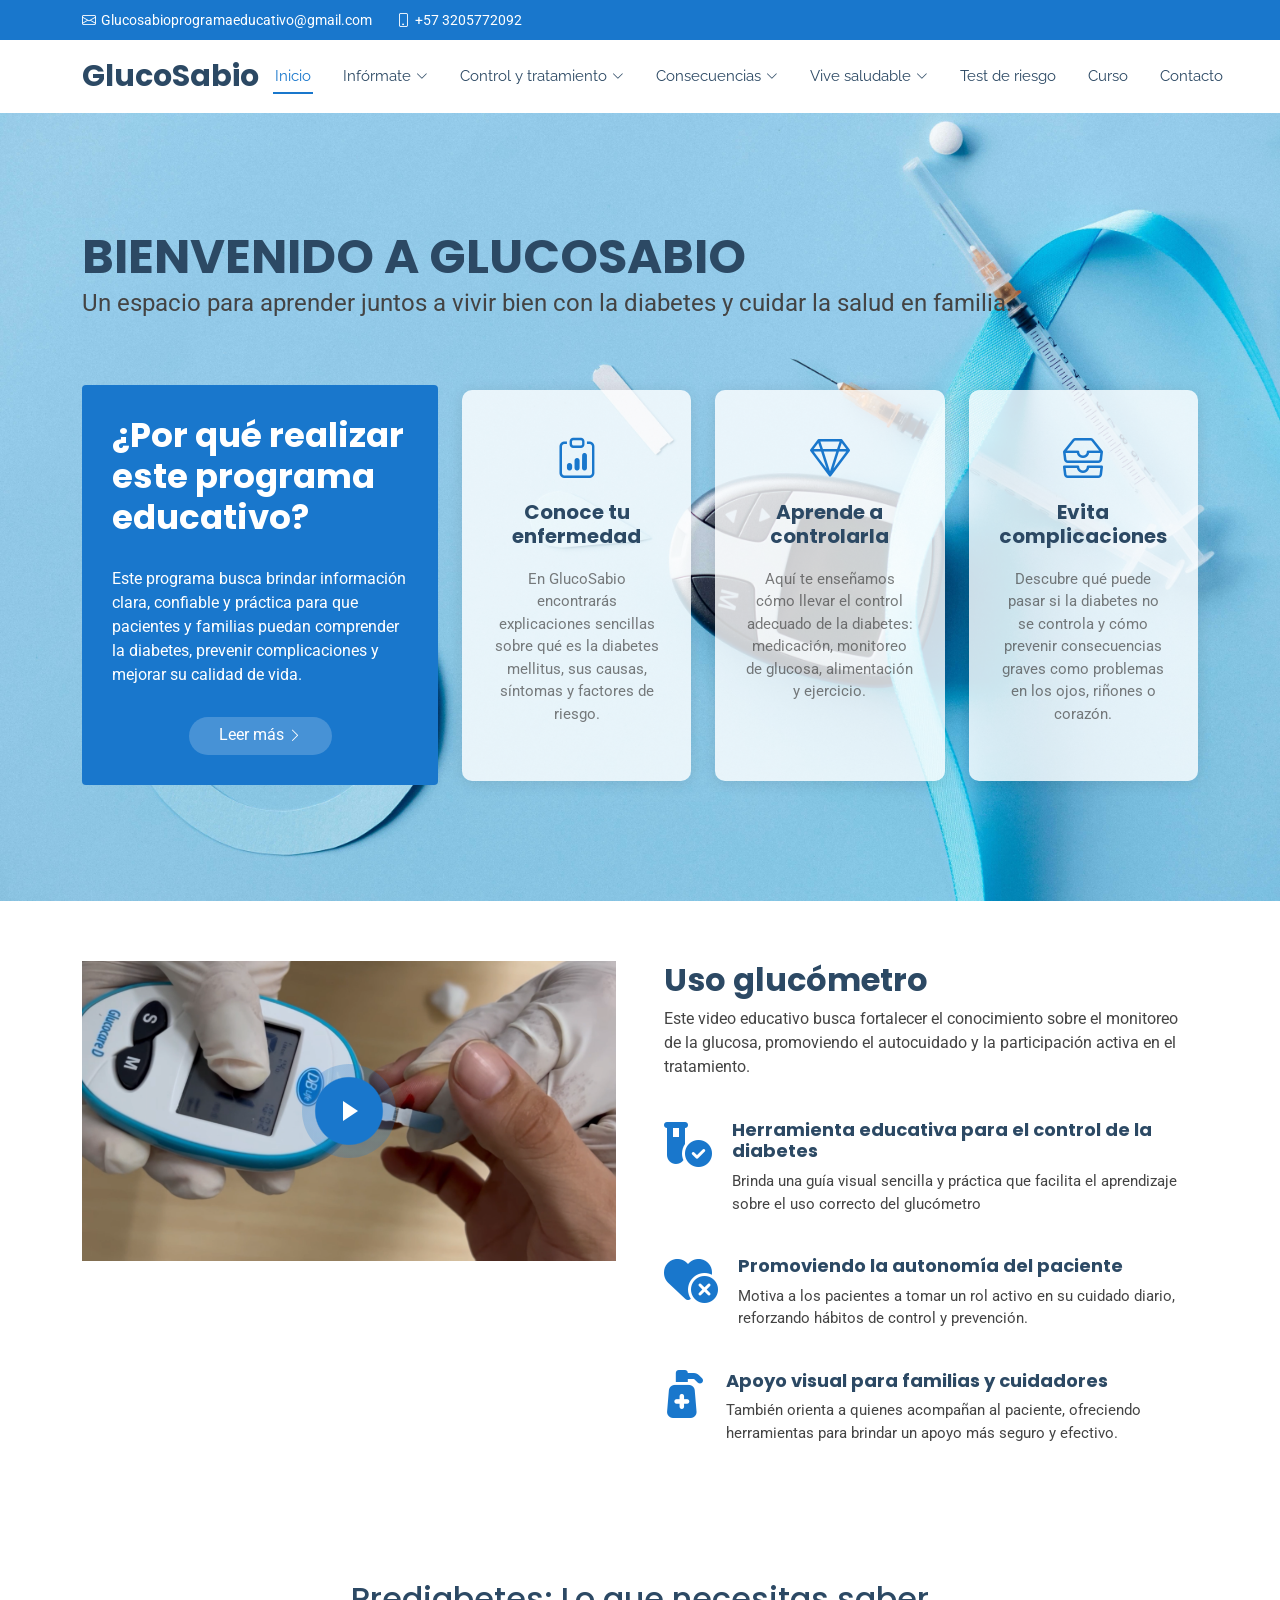
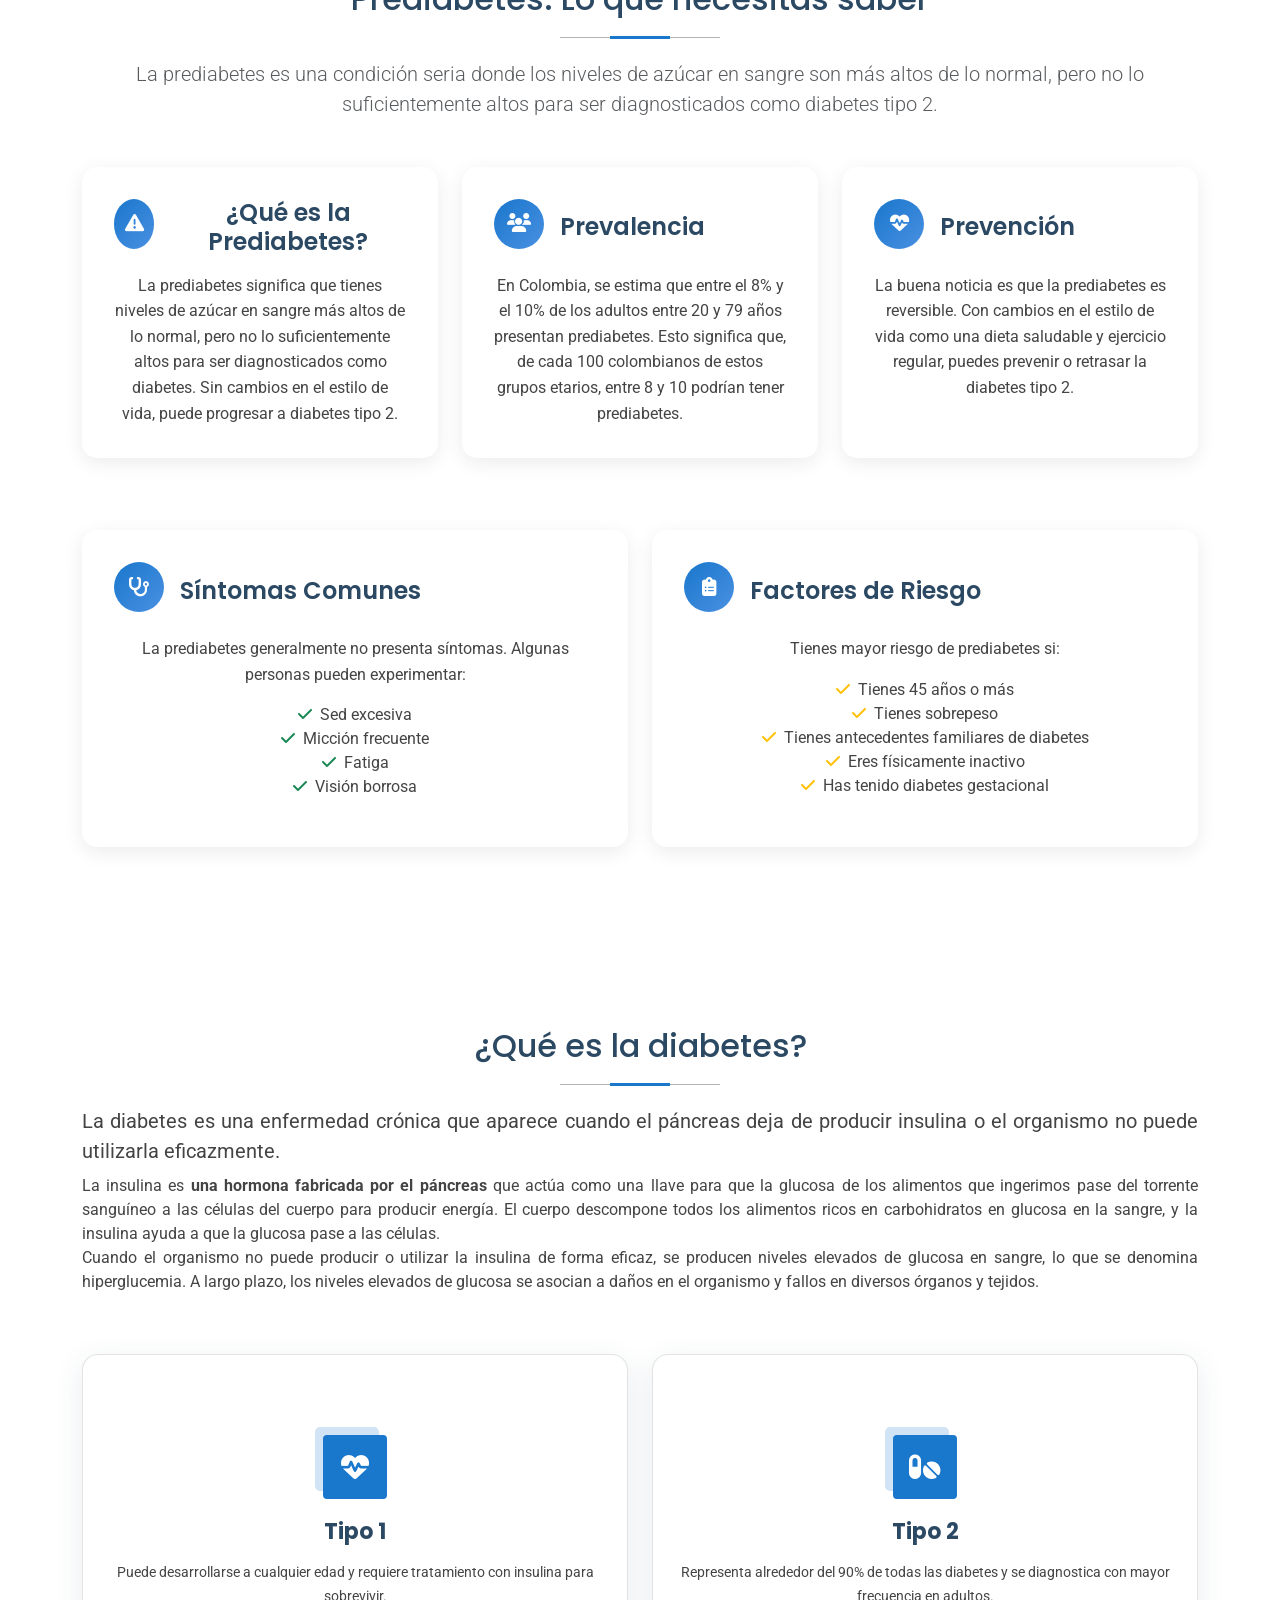
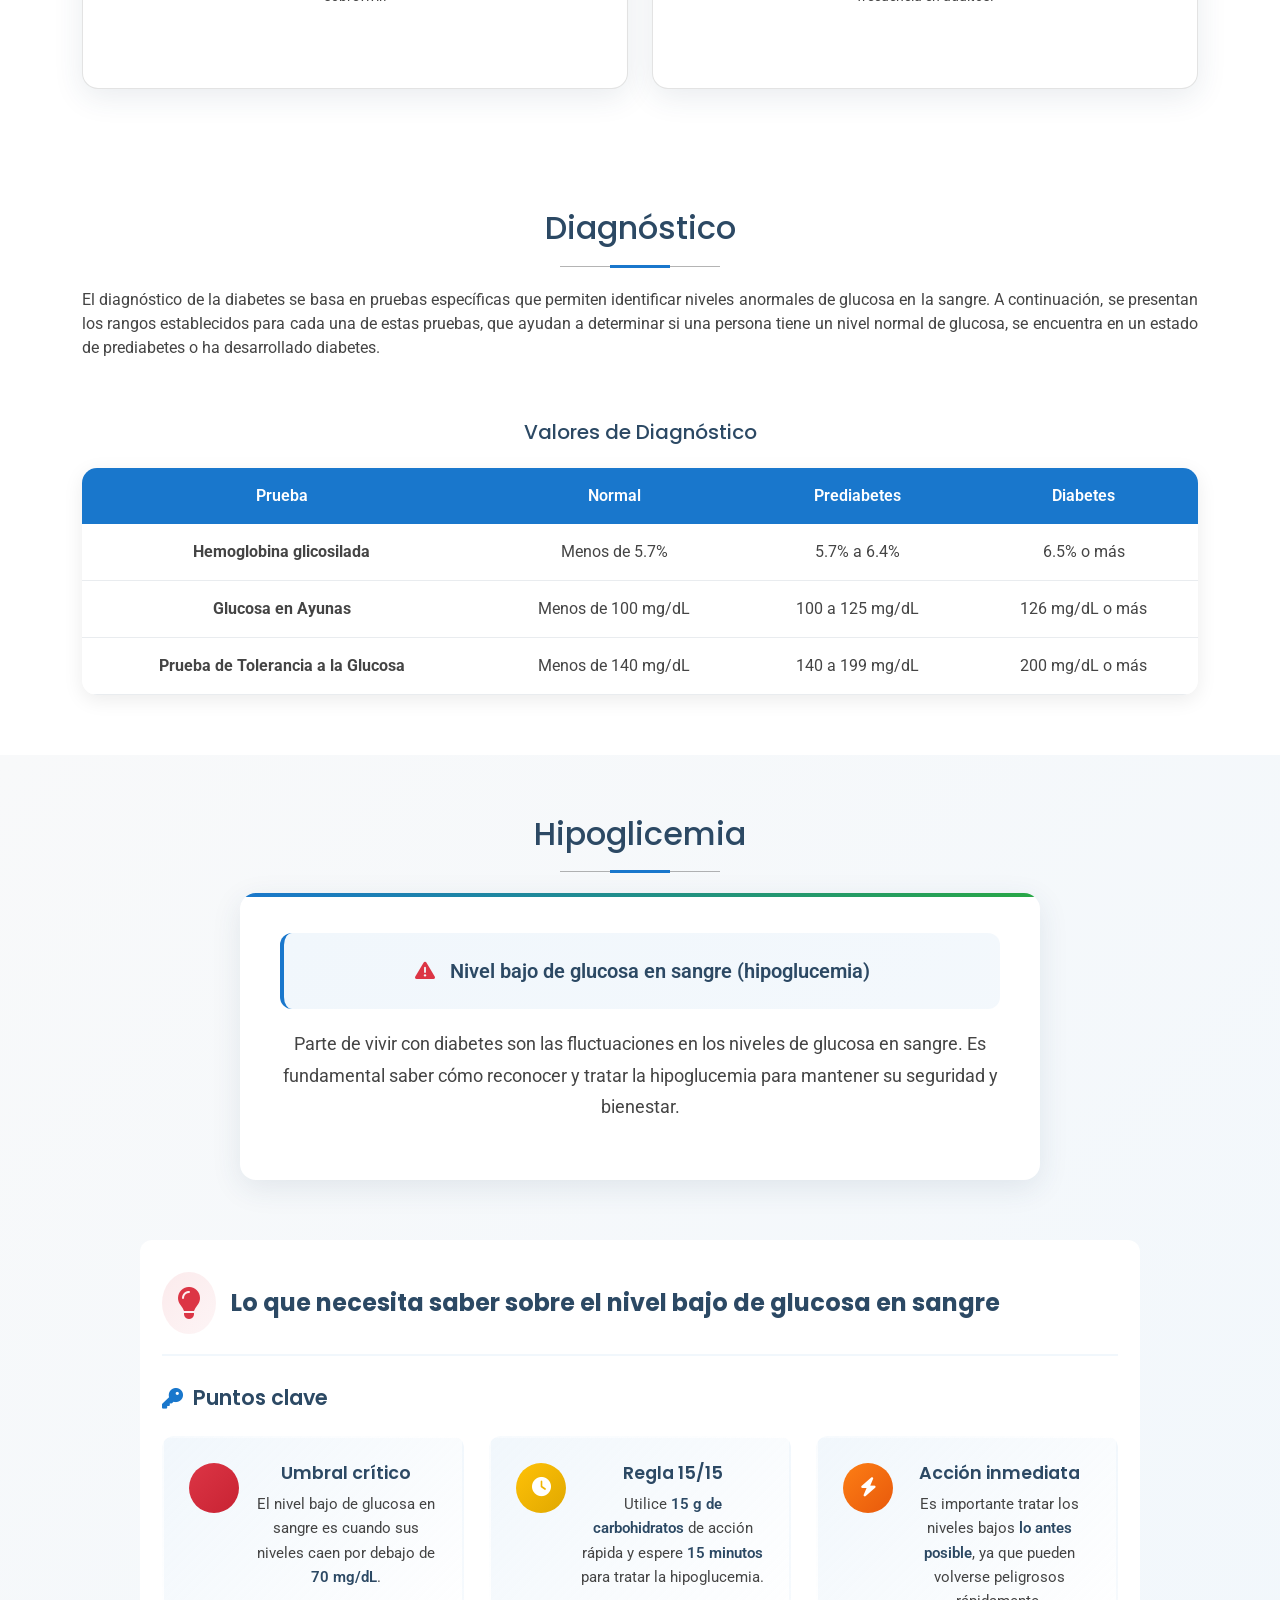
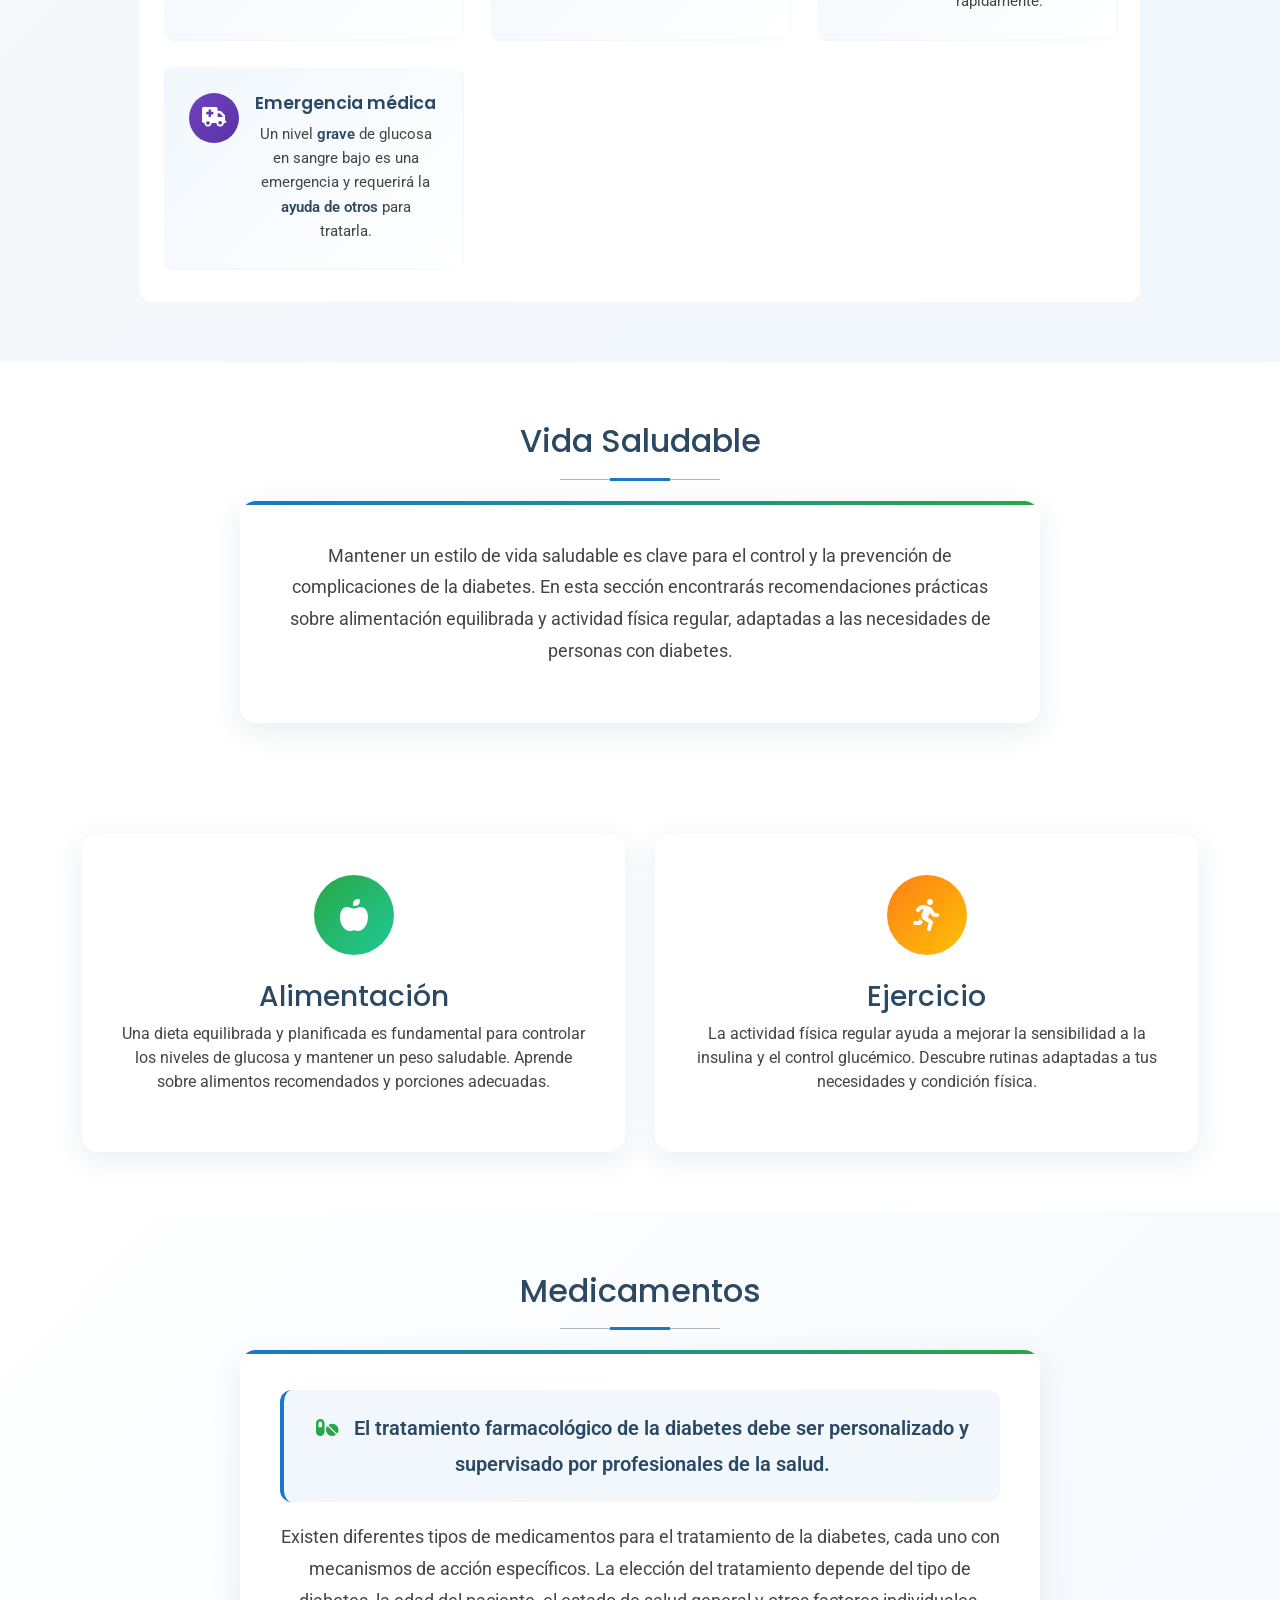
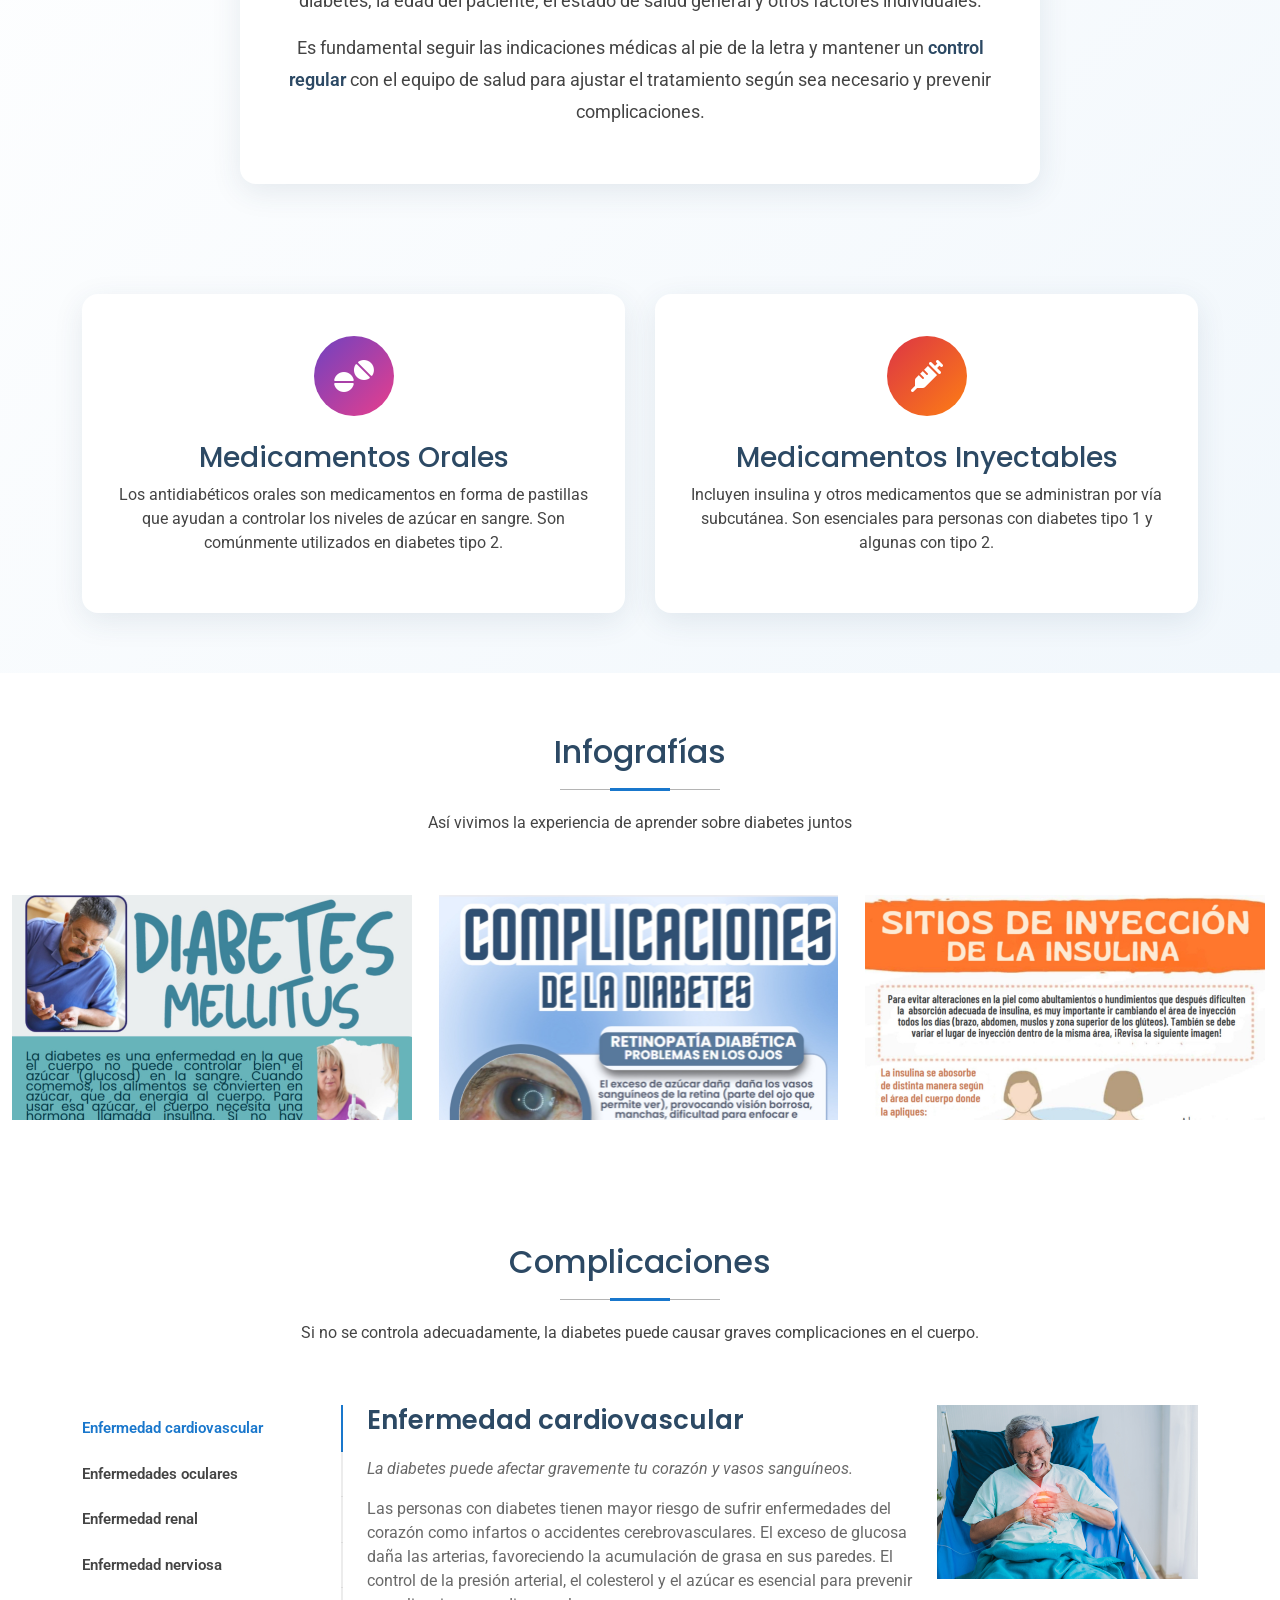
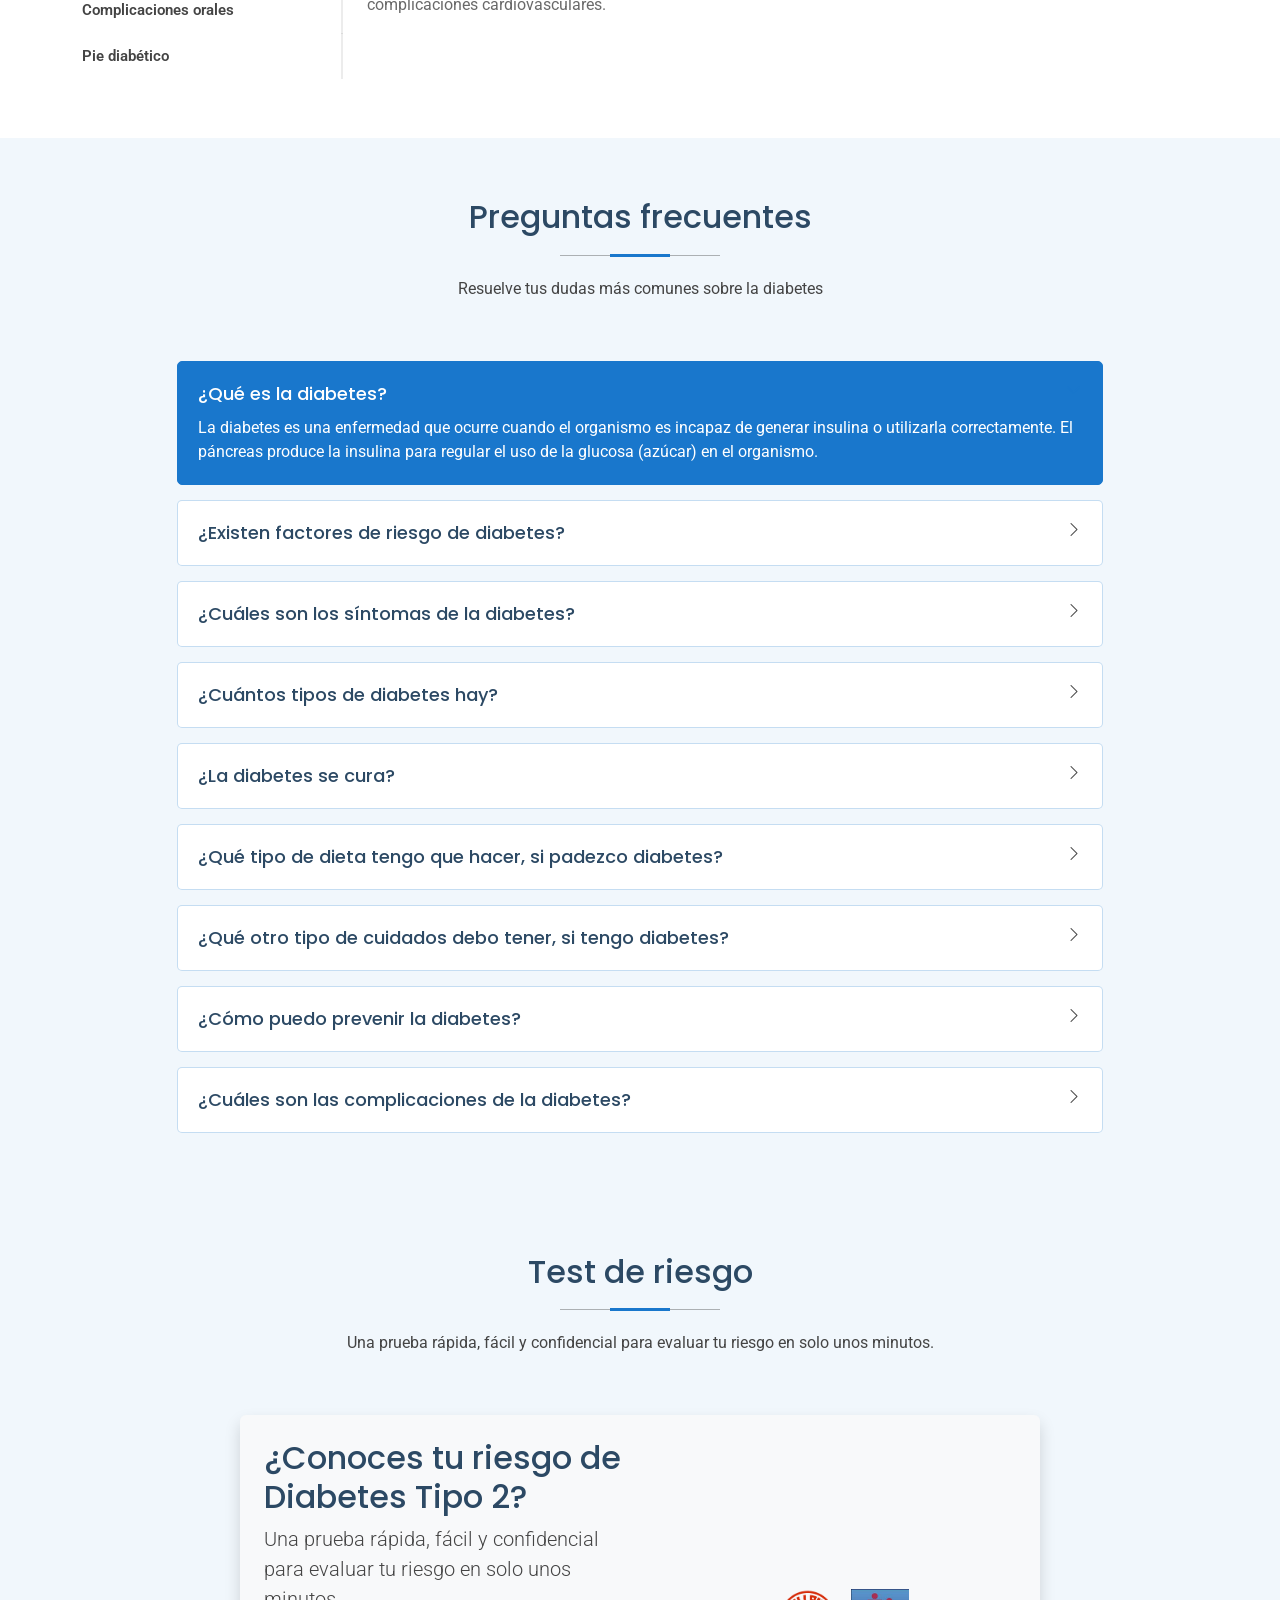
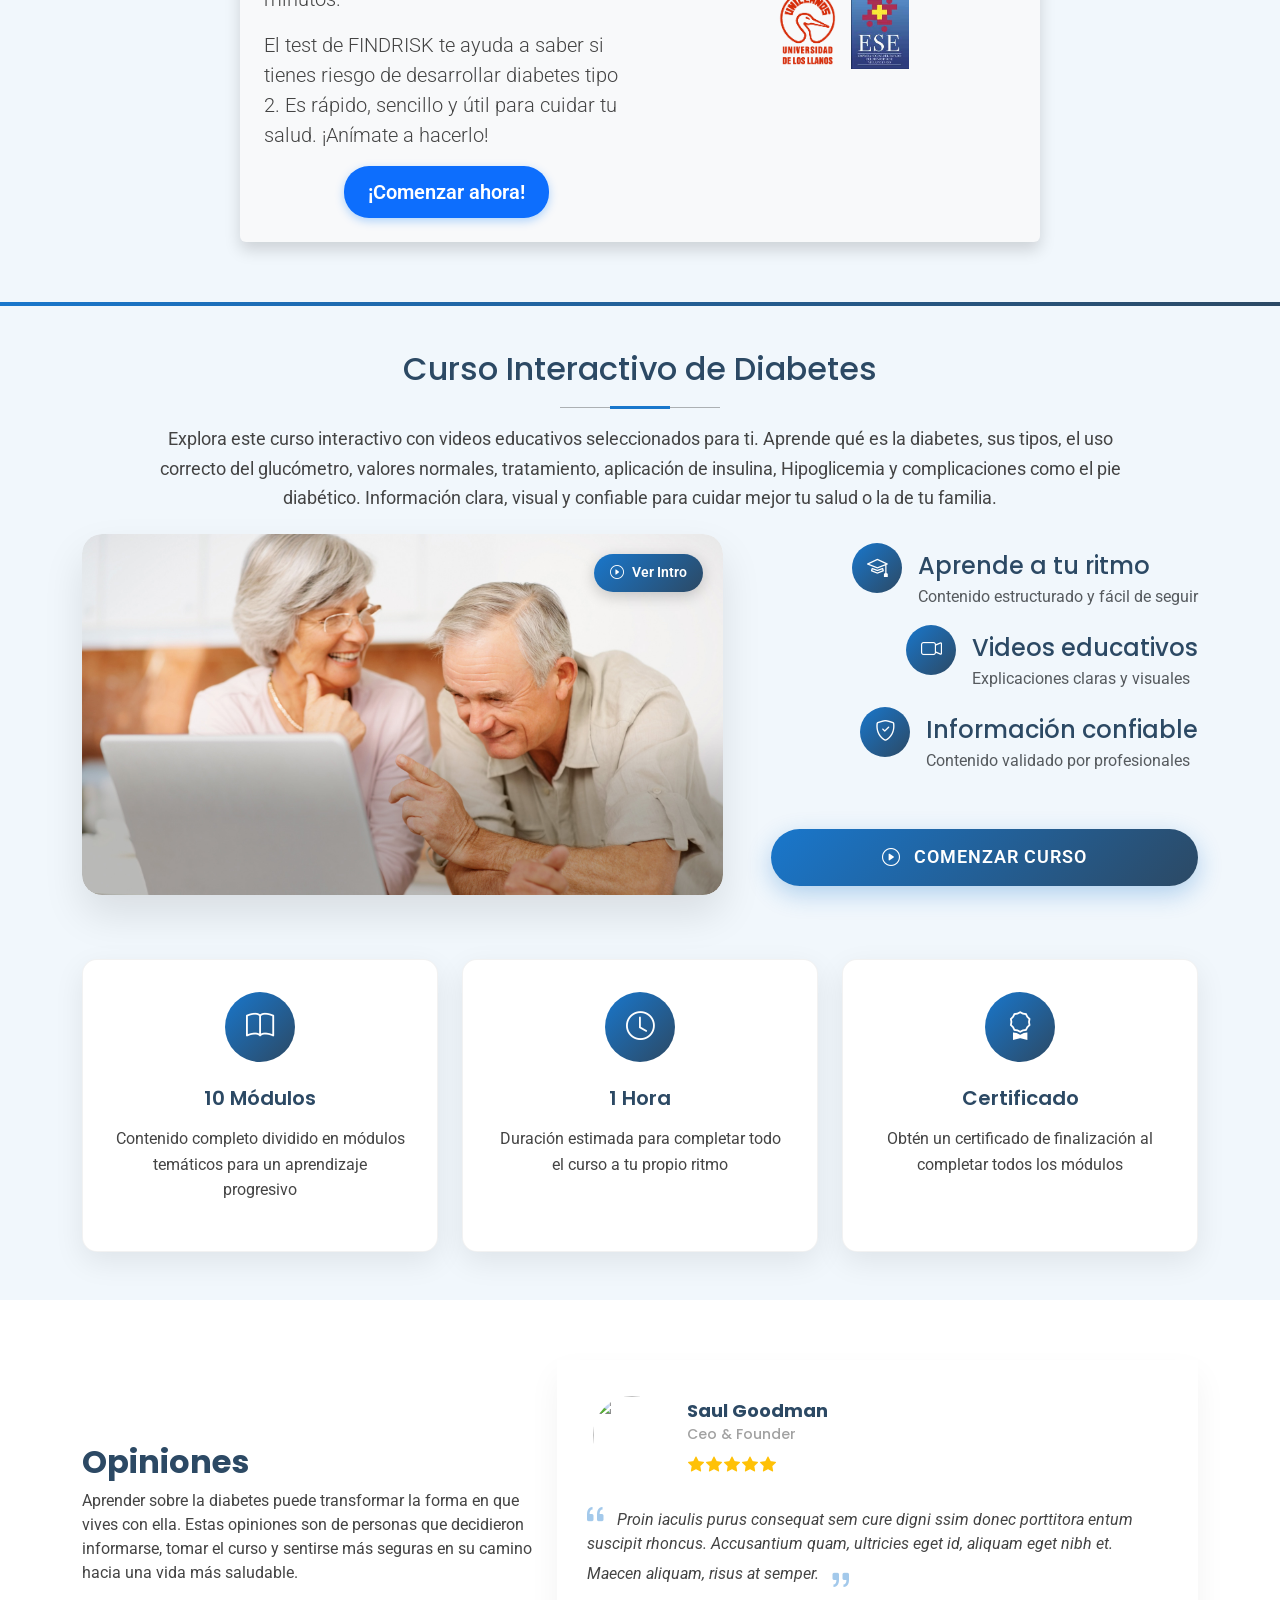
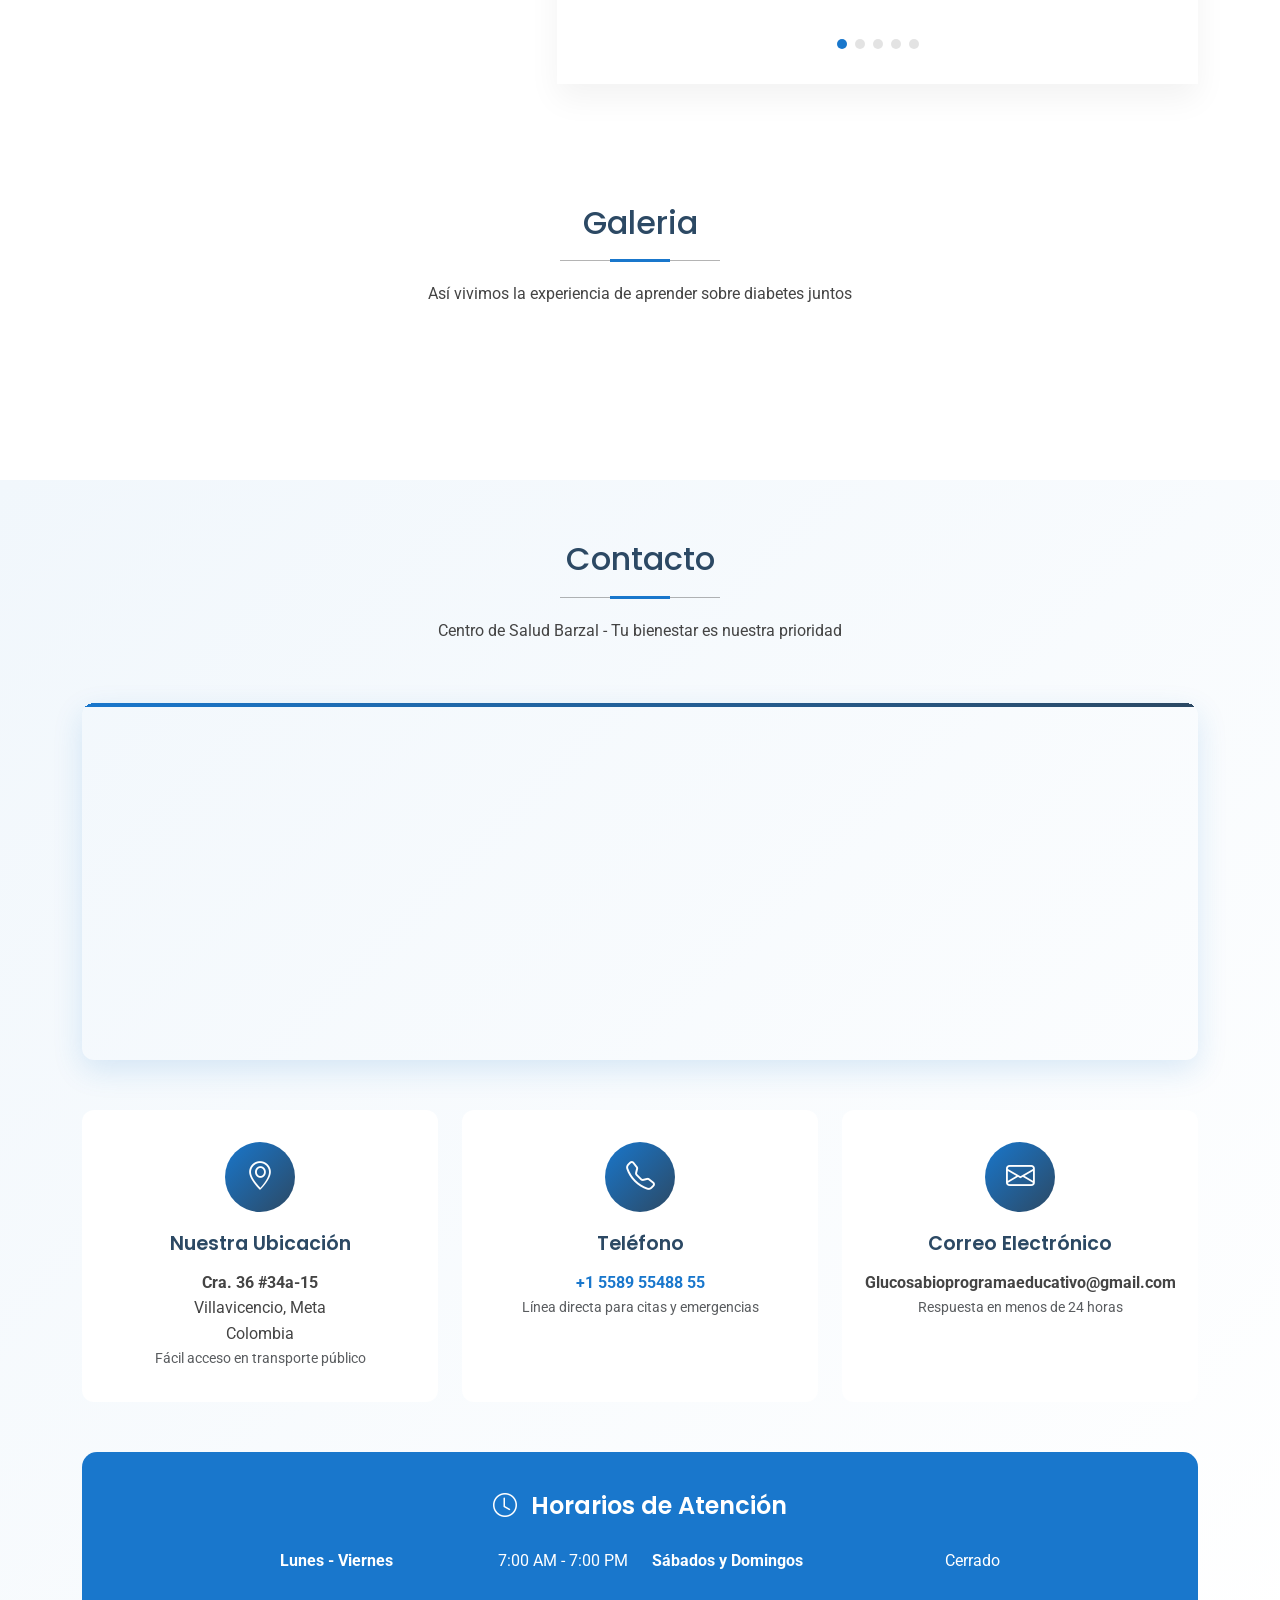
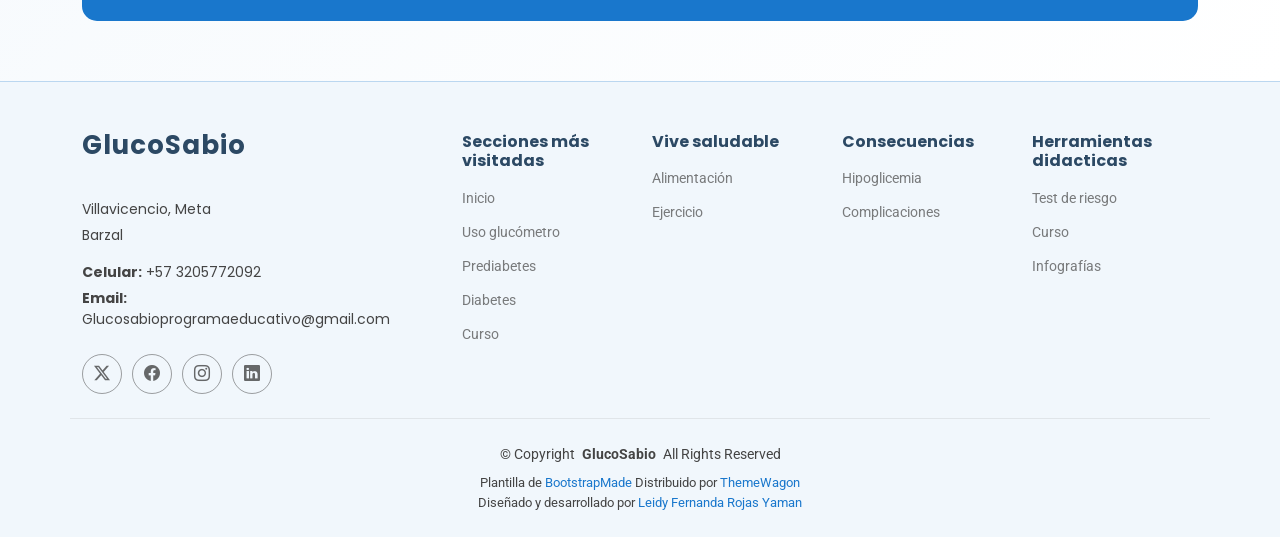
==== commit 300a19f8: "feat: ajustes secciones y textos" ====
--- a/index.html
+++ b/index.html
@@ -76,7 +76,6 @@
         <nav id="navmenu" class="navmenu">
           <ul>
             <li><a href="#hero" class="active">Inicio<br></a></li>
-            <!-- <li><a href="#about">Infórmate</a></li> -->
             <li class="dropdown"><a href="#"><span>Infórmate</span> <i
                   class="bi bi-chevron-down toggle-dropdown"></i></a>
               <ul>
@@ -91,7 +90,7 @@
                   class="bi bi-chevron-down toggle-dropdown"></i></a>
               <ul>
                 <li><a href="#about">Uso del glucómetro</a></li>
-                <li><a href="#">Diagnóstico</a></li>
+                <li><a href="#diagnosis">Diagnóstico</a></li>
                 <li class="dropdown"><a href="#"><span>Medicamentos</span> <i
                       class="bi bi-chevron-down toggle-dropdown"></i></a>
                   <ul>
@@ -101,10 +100,6 @@
                 </li>
               </ul>
             </li>
-            <!-- <li><a href="#services">Services</a></li> -->
-            <!-- <li><a href="#departments">Departments</a></li> -->
-            <!-- <li><a href="#doctors">Doctors</a></li> -->
-            <!-- <li><a href="#complications">Consecuencias</a></li> -->
             <li class="dropdown"><a href="#"><span>Consecuencias</span> <i
                   class="bi bi-chevron-down toggle-dropdown"></i></a>
               <ul>
@@ -122,26 +117,6 @@
             <li><a href="#test">Test de riesgo</a></li>
             <li><a href="#course">Curso</a></li>
             <li><a href="#contact">Contacto</a></li>
-            <!-- <li class="dropdown"><a href="#"><span>Dropdown</span> <i
-                  class="bi bi-chevron-down toggle-dropdown"></i></a>
-              <ul>
-                <li><a href="#">Dropdown 1</a></li>
-                <li class="dropdown"><a href="#"><span>Deep Dropdown</span> <i
-                      class="bi bi-chevron-down toggle-dropdown"></i></a>
-                  <ul>
-                    <li><a href="#">Deep Dropdown 1</a></li>
-                    <li><a href="#">Deep Dropdown 2</a></li>
-                    <li><a href="#">Deep Dropdown 3</a></li>
-                    <li><a href="#">Deep Dropdown 4</a></li>
-                    <li><a href="#">Deep Dropdown 5</a></li>
-                  </ul>
-                </li>
-                <li><a href="#">Dropdown 2</a></li>
-                <li><a href="#">Dropdown 3</a></li>
-                <li><a href="#">Dropdown 4</a></li>
-              </ul>
-            </li> -->
-            <!-- <li><a href="#contact">Contact</a></li> -->
           </ul>
           <i class="mobile-nav-toggle d-xl-none bi bi-list"></i>
         </nav>
@@ -281,7 +256,7 @@
         <!-- Título Principal -->
         <div class="row">
           <div class="col-12 text-center">
-            <h2 class="section-title">Prediabetes: Lo que Necesitas Saber</h2>
+            <h2 class="section-title">Prediabetes: Lo que necesitas saber</h2>
             <p class="lead text-muted">La prediabetes es una condición seria donde los niveles de azúcar en sangre son
               más altos de lo normal, pero no lo suficientemente altos para ser diagnosticados como diabetes tipo 2.</p>
           </div>
@@ -311,8 +286,9 @@
                 </div>
                 Prevalencia
               </h4>
-              <p>Más de 88 millones de adultos estadounidenses tienen prediabetes, y más del 84% no saben que la tienen.
-                Es una condición muy común pero frecuentemente no diagnosticada.</p>
+              <p>En Colombia, se estima que entre el 8% y el 10% de los adultos entre 20 y 79 años presentan
+                prediabetes. Esto significa que, de cada 100 colombianos de estos grupos etarios, entre 8 y 10 podrían
+                tener prediabetes.</p>
             </div>
           </div>
 
@@ -426,8 +402,29 @@
           </div><!-- End Service Item -->
 
         </div>
+      </div>
+    </section><!-- /Diabetes Section -->
+
+
+    <!-- diagnosis Section -->
+    <section id="diagnosis" class="section">
+
+      <!-- Section Title -->
+      <div class="container section-title" data-aos="fade-up">
+        <h2>Diagnóstico</h2>
+        <div>
+          <p class="mt-2 text-justify">El diagnóstico de la diabetes se basa en pruebas específicas que permiten
+            identificar niveles anormales de glucosa en la sangre. A continuación, se presentan los rangos establecidos
+            para cada una de estas pruebas, que ayudan a determinar si una persona tiene un nivel normal de glucosa, se
+            encuentra en un estado de prediabetes o ha desarrollado diabetes.</p>
+        </div>
+
+      </div><!-- End Section Title -->
+
+      <div class="container">
+
         <!-- Tabla de Valores de Diagnóstico -->
-        <div class="row mt-5">
+        <div class="row">
           <div class="col-12">
             <h5 class="text-center  mb-4" style="color: var(--heading-color);">Valores de Diagnóstico</h5>
             <div class="values-table">
@@ -442,7 +439,7 @@
                 </thead>
                 <tbody>
                   <tr>
-                    <td><strong>A1C</strong></td>
+                    <td><strong>Hemoglobina glicosilada</strong></td>
                     <td>Menos de 5.7%</td>
                     <td>5.7% a 6.4%</td>
                     <td>6.5% o más</td>
@@ -465,13 +462,14 @@
           </div>
         </div>
       </div>
-    </section><!-- /Diabetes Section -->
-
-
-    <!-- Hipoglucemia Section -->
+    </section>
+    <!-- /diagnosis Section -->
+
+
+    <!-- Hipoglicemia Section -->
     <section id="hipoglucemia" class="section">
       <div class="container section-title" data-aos="fade-up">
-        <h2>Hipoglucemia</h2>
+        <h2>Hipoglicemia</h2>
         <div class="intro-content">
           <p class="lead">
             <i class="fas fa-exclamation-triangle" style="color: #dc3545; margin-right: 10px;"></i>
@@ -557,7 +555,9 @@
               organismo no puede utilizarla eficazmente.</strong>
           </p> -->
           <p>
-            Mantener un estilo de vida saludable es clave para el control y la prevención de complicaciones de la diabetes. En esta sección encontrarás recomendaciones prácticas sobre alimentación equilibrada y actividad física regular, adaptadas a las necesidades de personas con diabetes.
+            Mantener un estilo de vida saludable es clave para el control y la prevención de complicaciones de la
+            diabetes. En esta sección encontrarás recomendaciones prácticas sobre alimentación equilibrada y actividad
+            física regular, adaptadas a las necesidades de personas con diabetes.
           </p>
         </div>
       </div>
@@ -748,7 +748,7 @@
                 <div class="row">
                   <div class="col-lg-8 details order-2 order-lg-1">
                     <h3>Complicaciones de los ojos</h3>
-                    <p class="fst-italic">Altos niveles de glucosa pueden dañar los vasos sanguíneos de la retina,
+                    <p>Altos niveles de glucosa pueden dañar los vasos sanguíneos de la retina,
                       causando retinopatía diabética. Esta afección puede provocar visión borrosa, pérdida parcial o
                       incluso ceguera. Un seguimiento oftalmológico regular ayuda a detectar y tratar a tiempo cualquier
                       alteración visual asociada a la diabetes.</p>
@@ -778,7 +778,7 @@
                 <div class="row">
                   <div class="col-lg-8 details order-2 order-lg-1">
                     <h3>Enfermedad nerviosa</h3>
-                    <p class="fst-italic">La neuropatía diabética es una afección que surge cuando la hiperglucemia daña
+                    <p>La neuropatía diabética es una afección que surge cuando la hiperglucemia daña
                       los nervios, especialmente en las piernas y pies. Puede causar hormigueo, entumecimiento,
                       debilidad o dolor. El buen control de la diabetes es clave para prevenir y aliviar los síntomas de
                       esta complicación silenciosa pero seria.</p>
@@ -2669,8 +2669,8 @@
                   <p>El pie diabético es una complicación grave que puede afectar la movilidad y calidad de vida.
                     Aprende a prevenirlo y a cuidarte correctamente.</p>
 
-                  <div class="video-wrapper" data-id="XR3zVxh4SZs">
-                    <img src="https://img.youtube.com/vi/XR3zVxh4SZs/hqdefault.jpg" alt="Hipoglicemia - azúcar baja">
+                  <div class="video-wrapper" data-id="RhatT4Gid_M">
+                    <img src="https://img.youtube.com/vi/RhatT4Gid_M/hqdefault.jpg" alt="Pie diabético">
                     <div class="play-button">
                       <i class="bi bi-play-fill"></i>
                     </div>
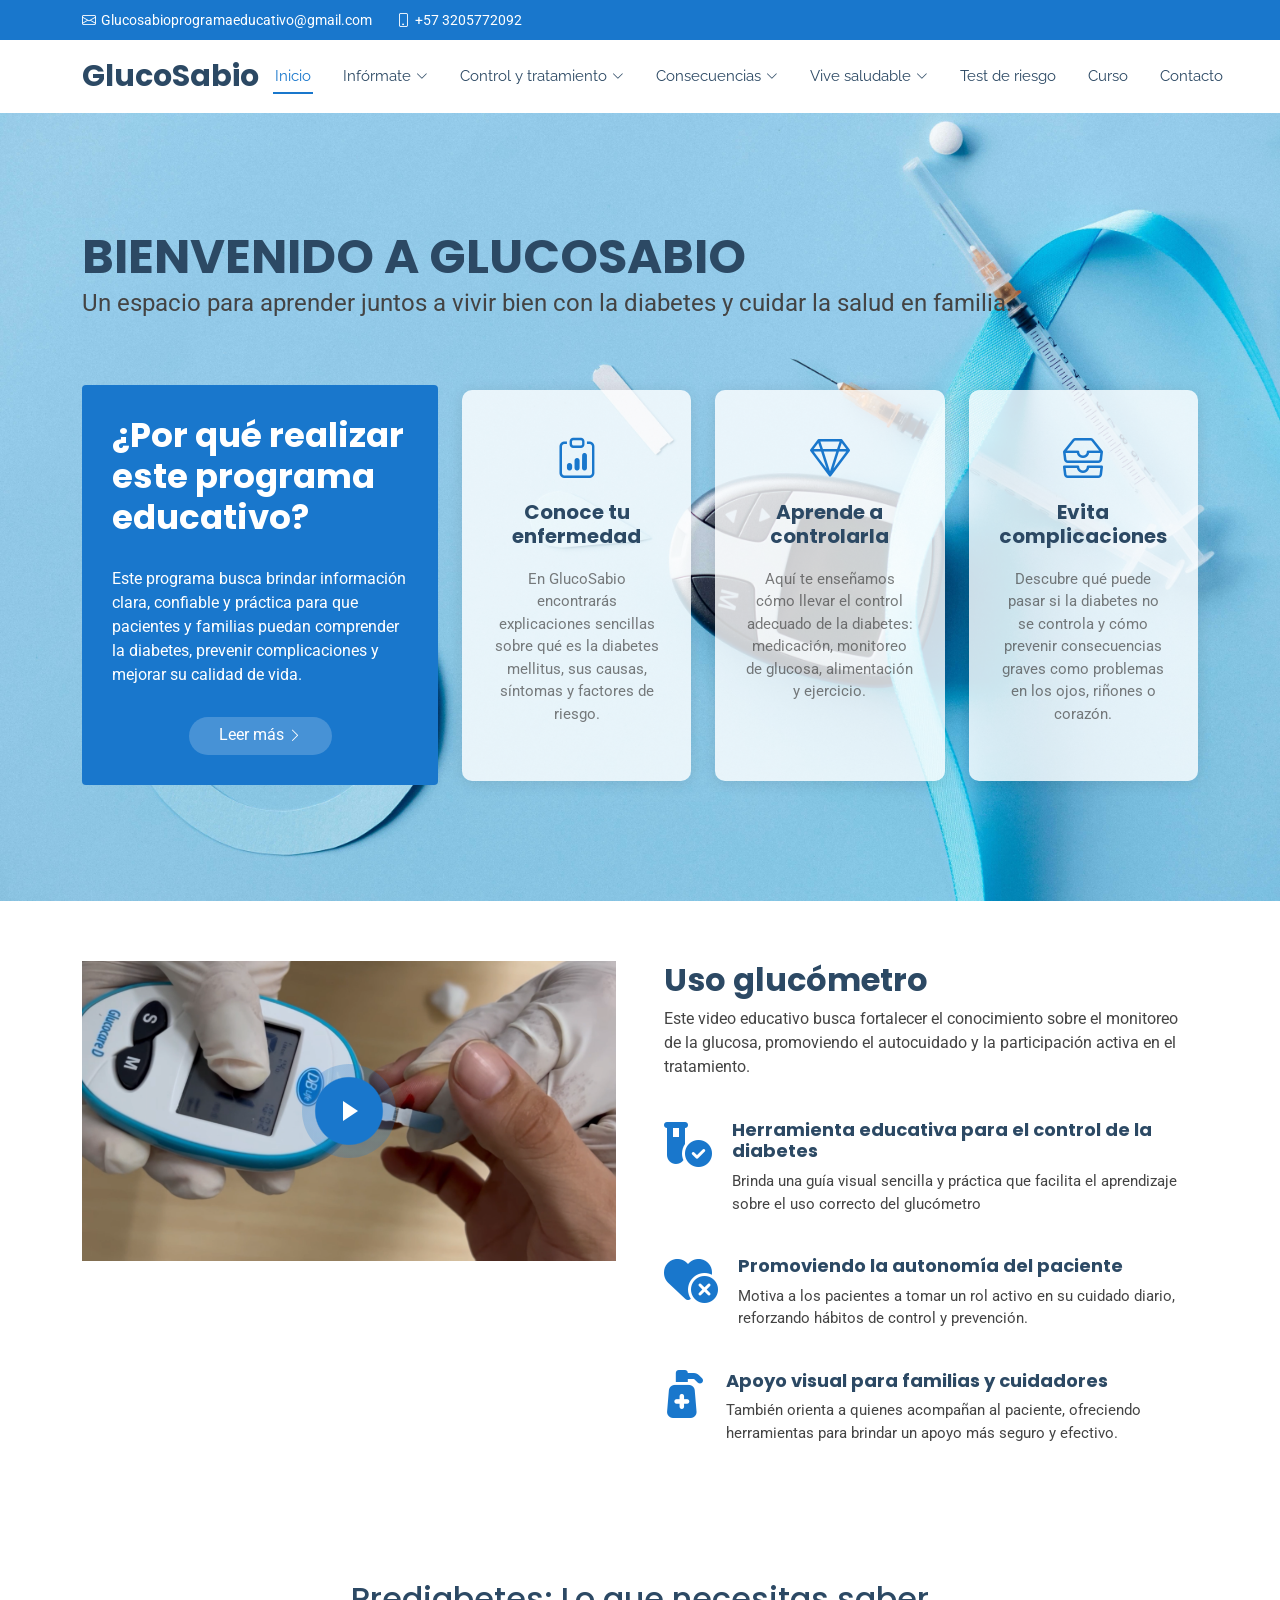
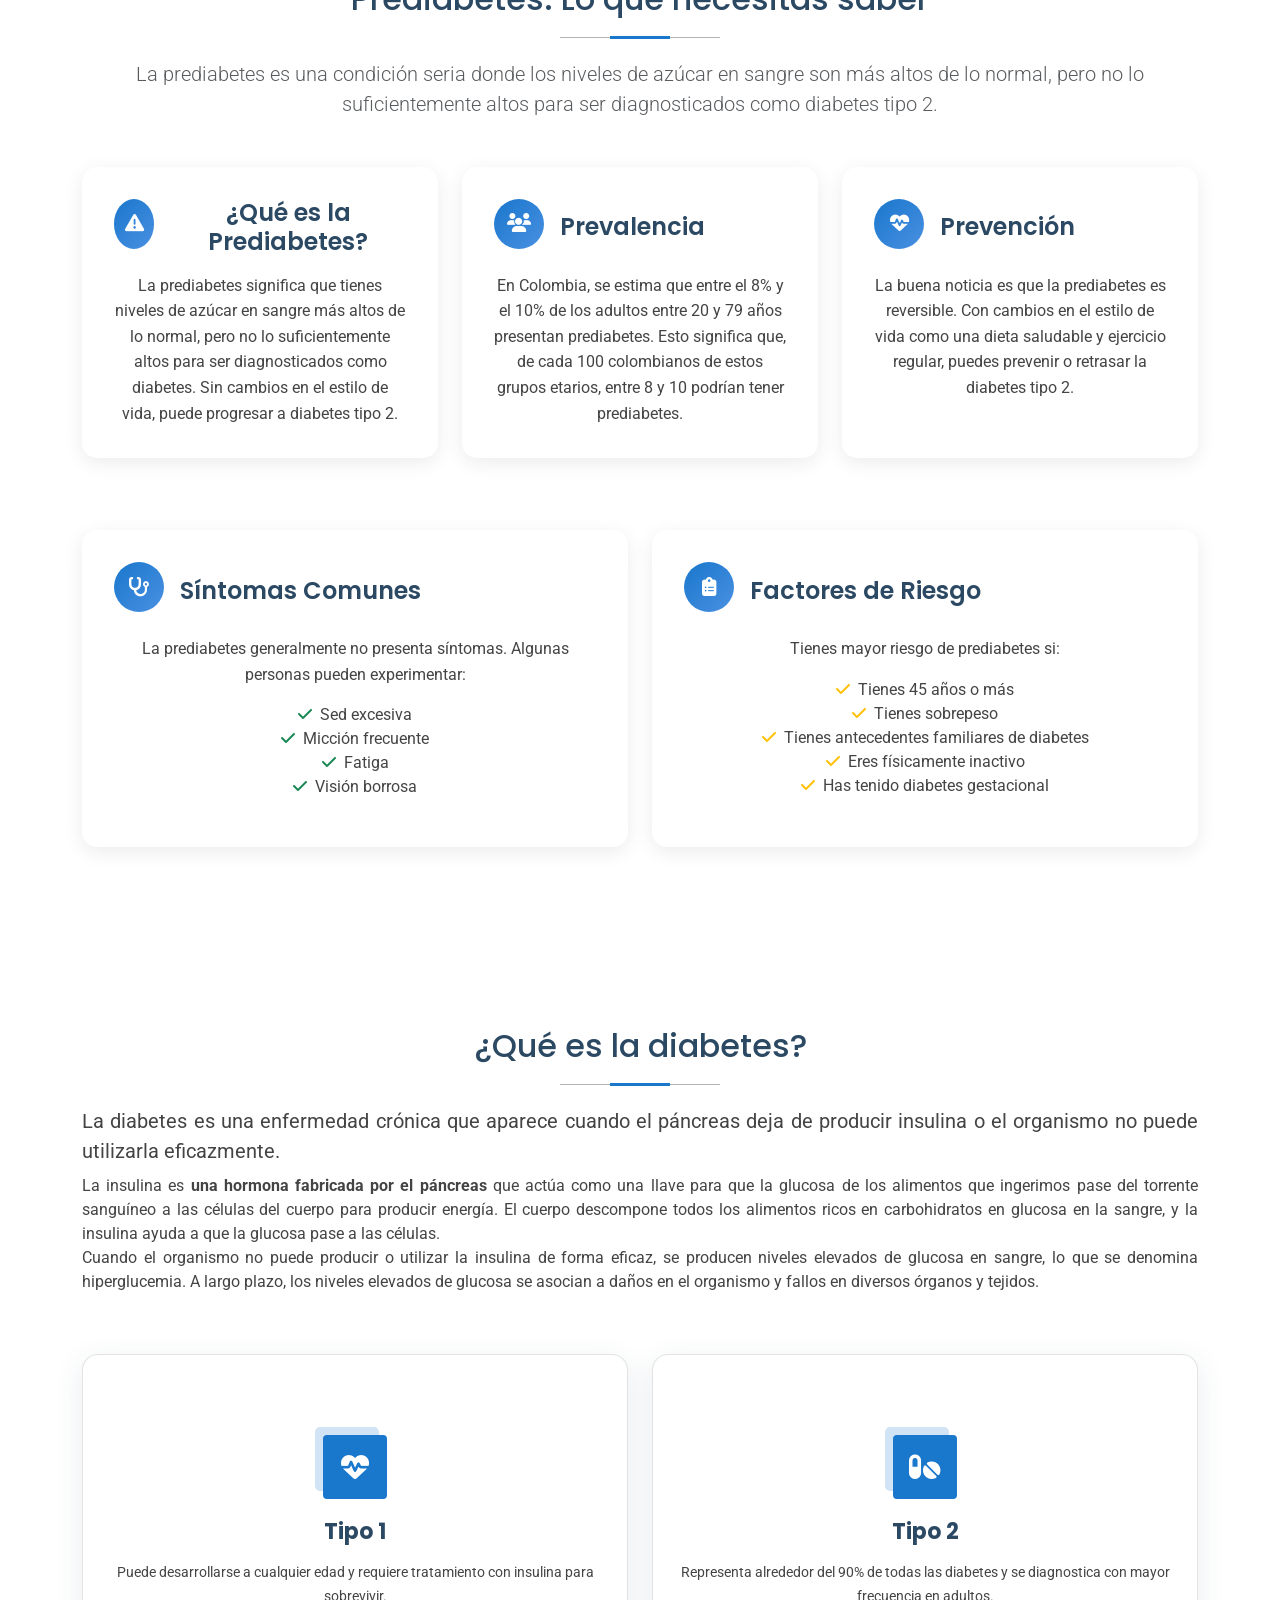
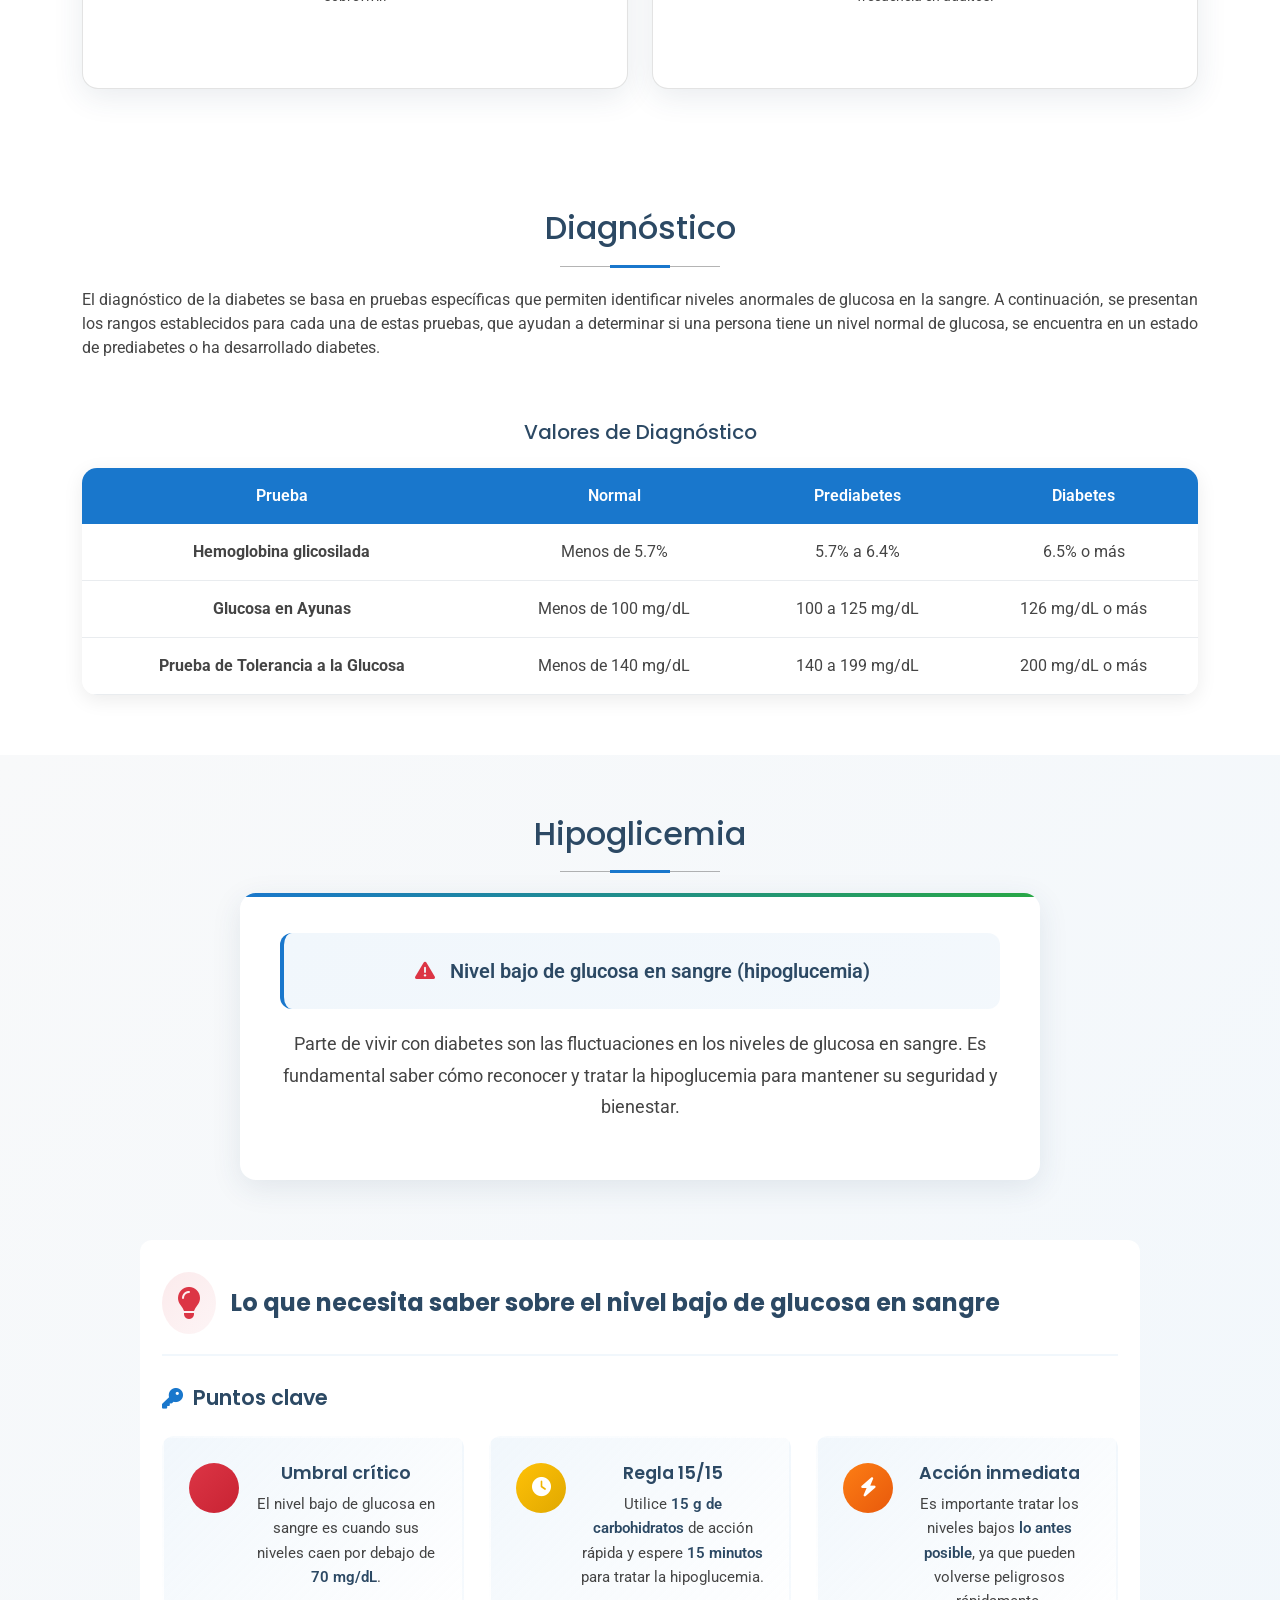
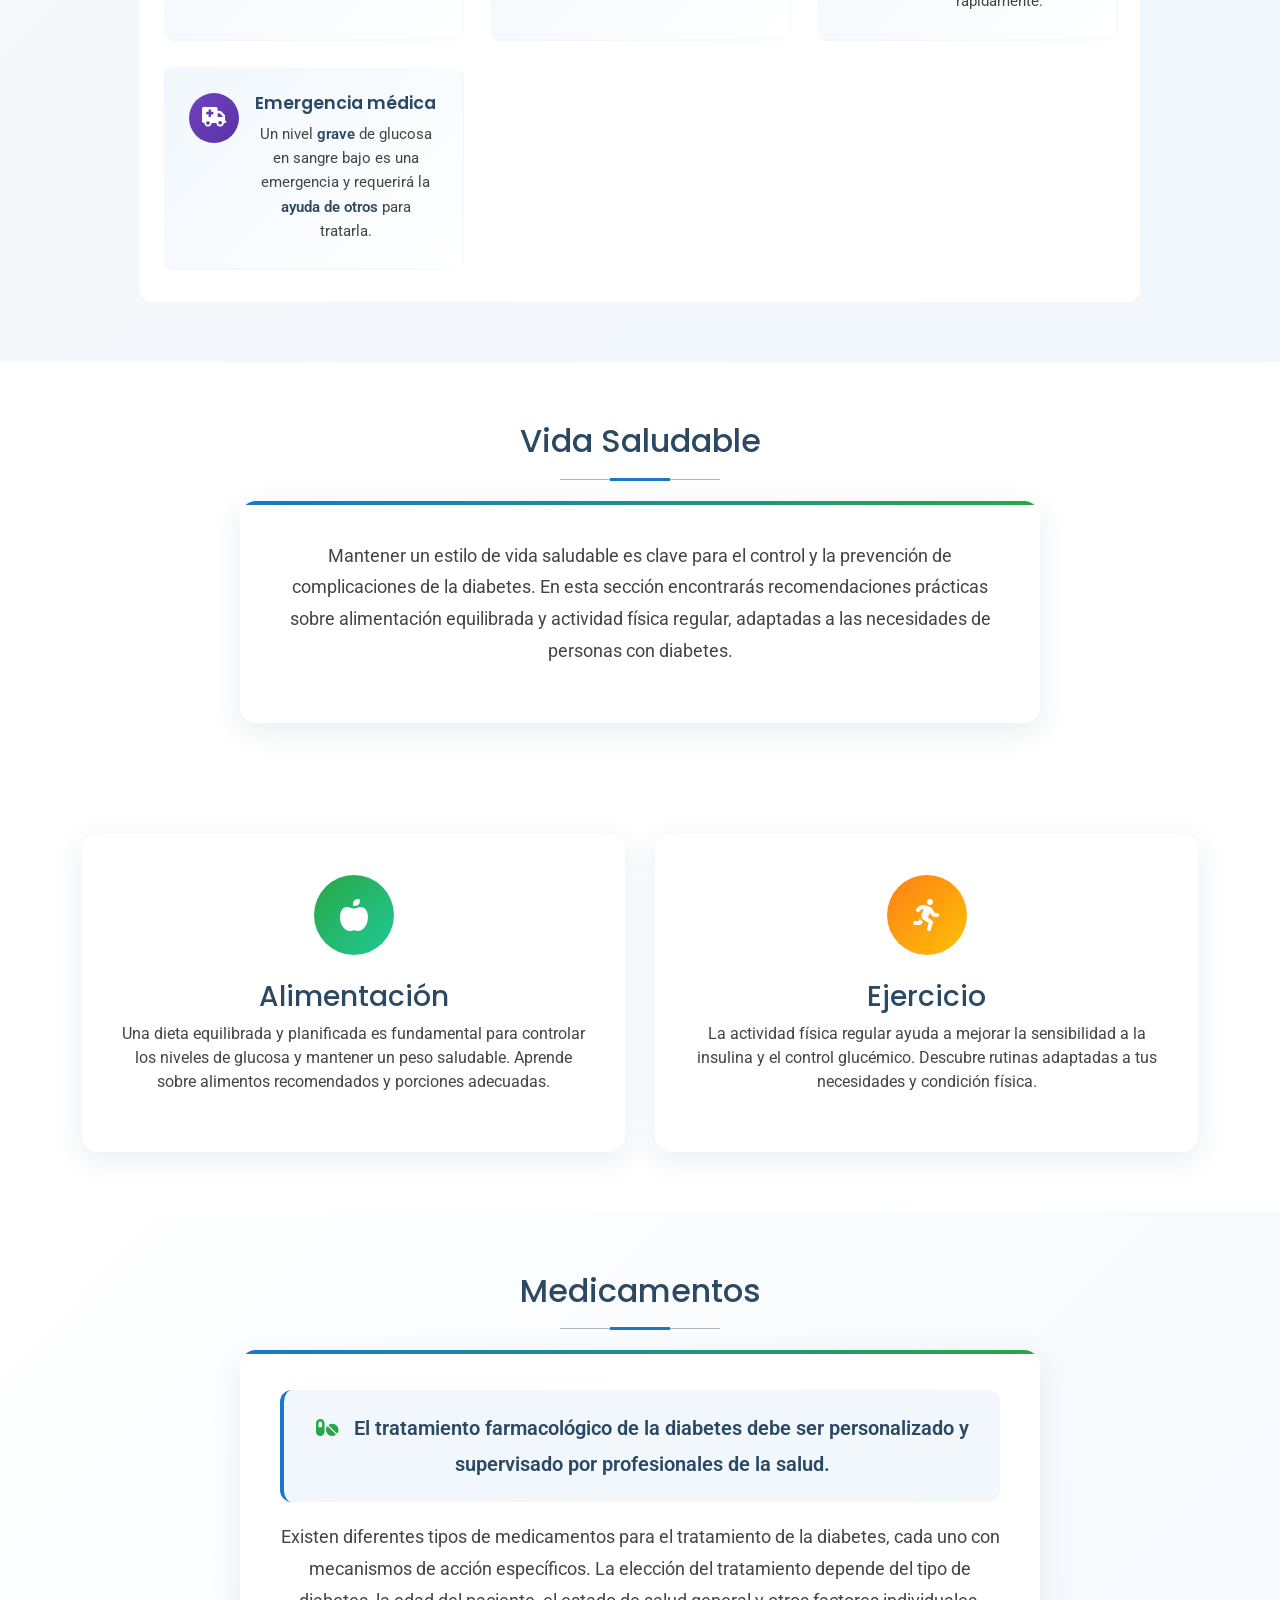
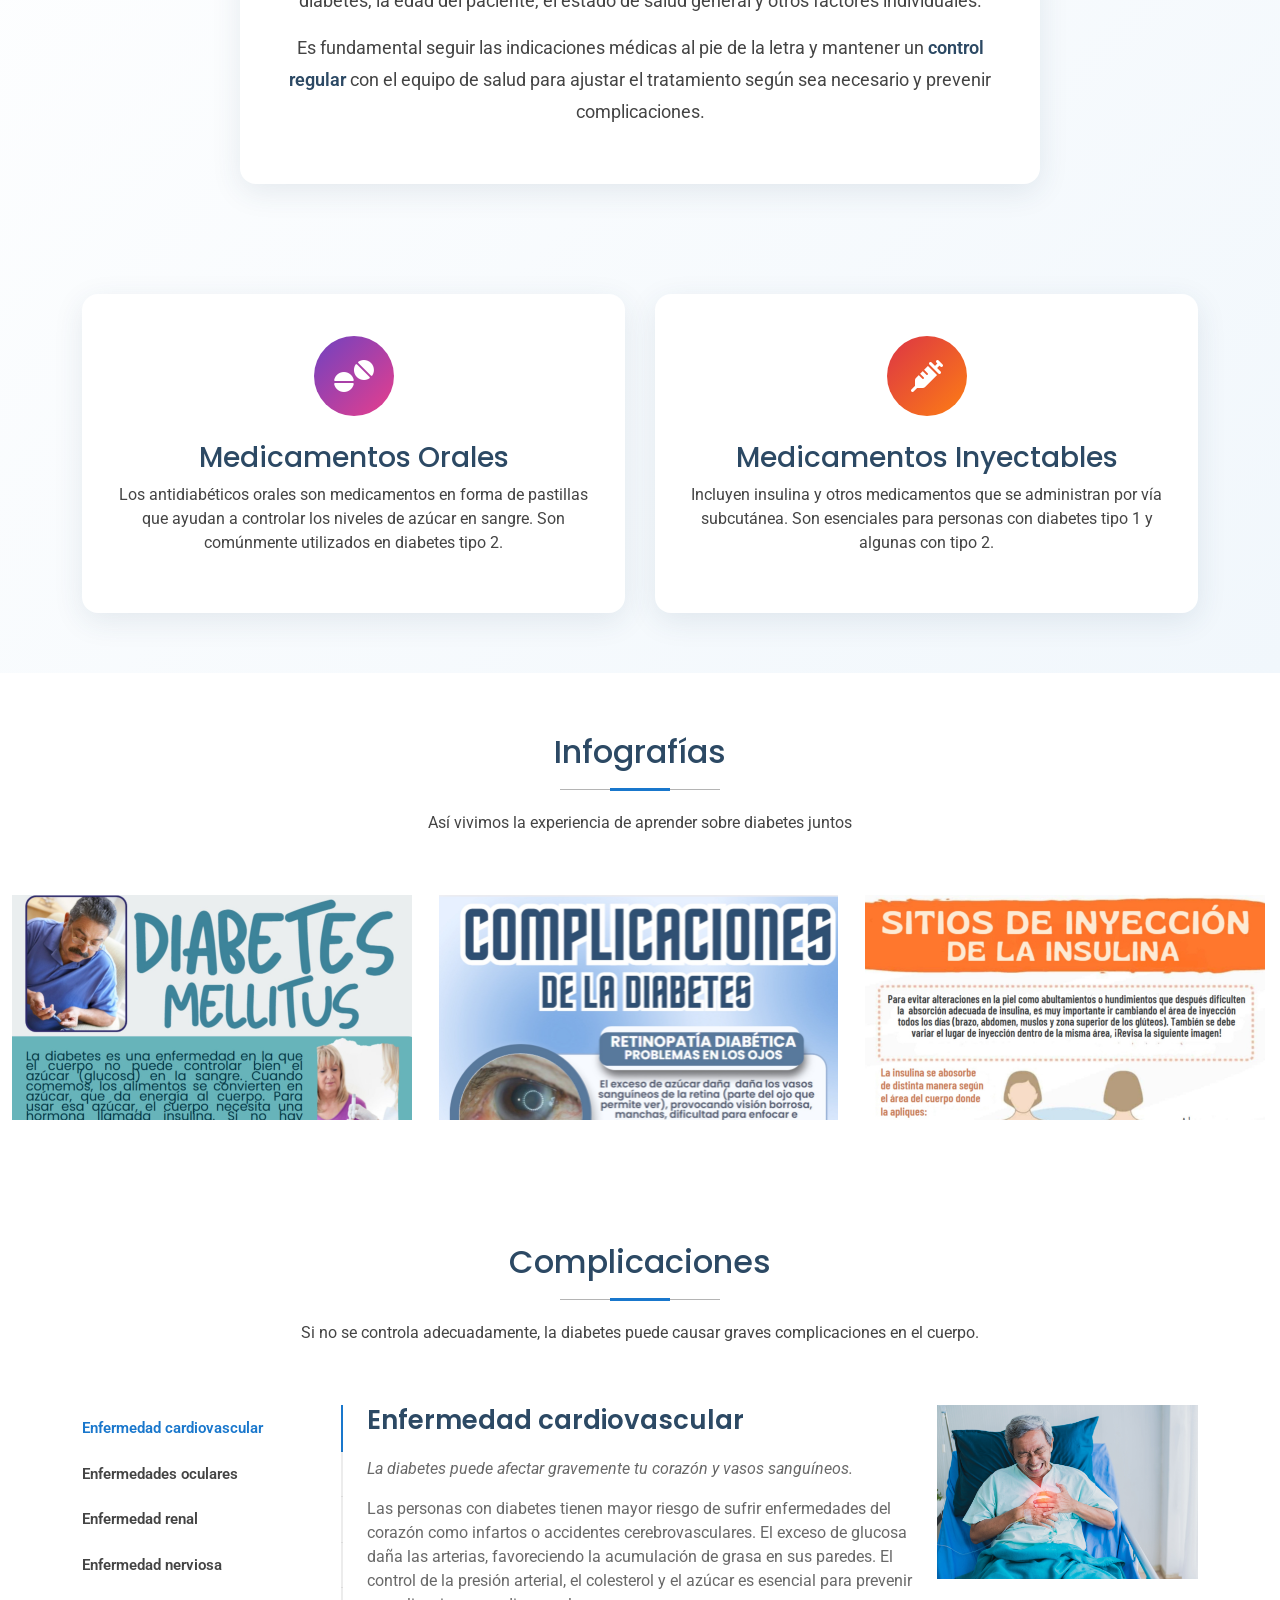
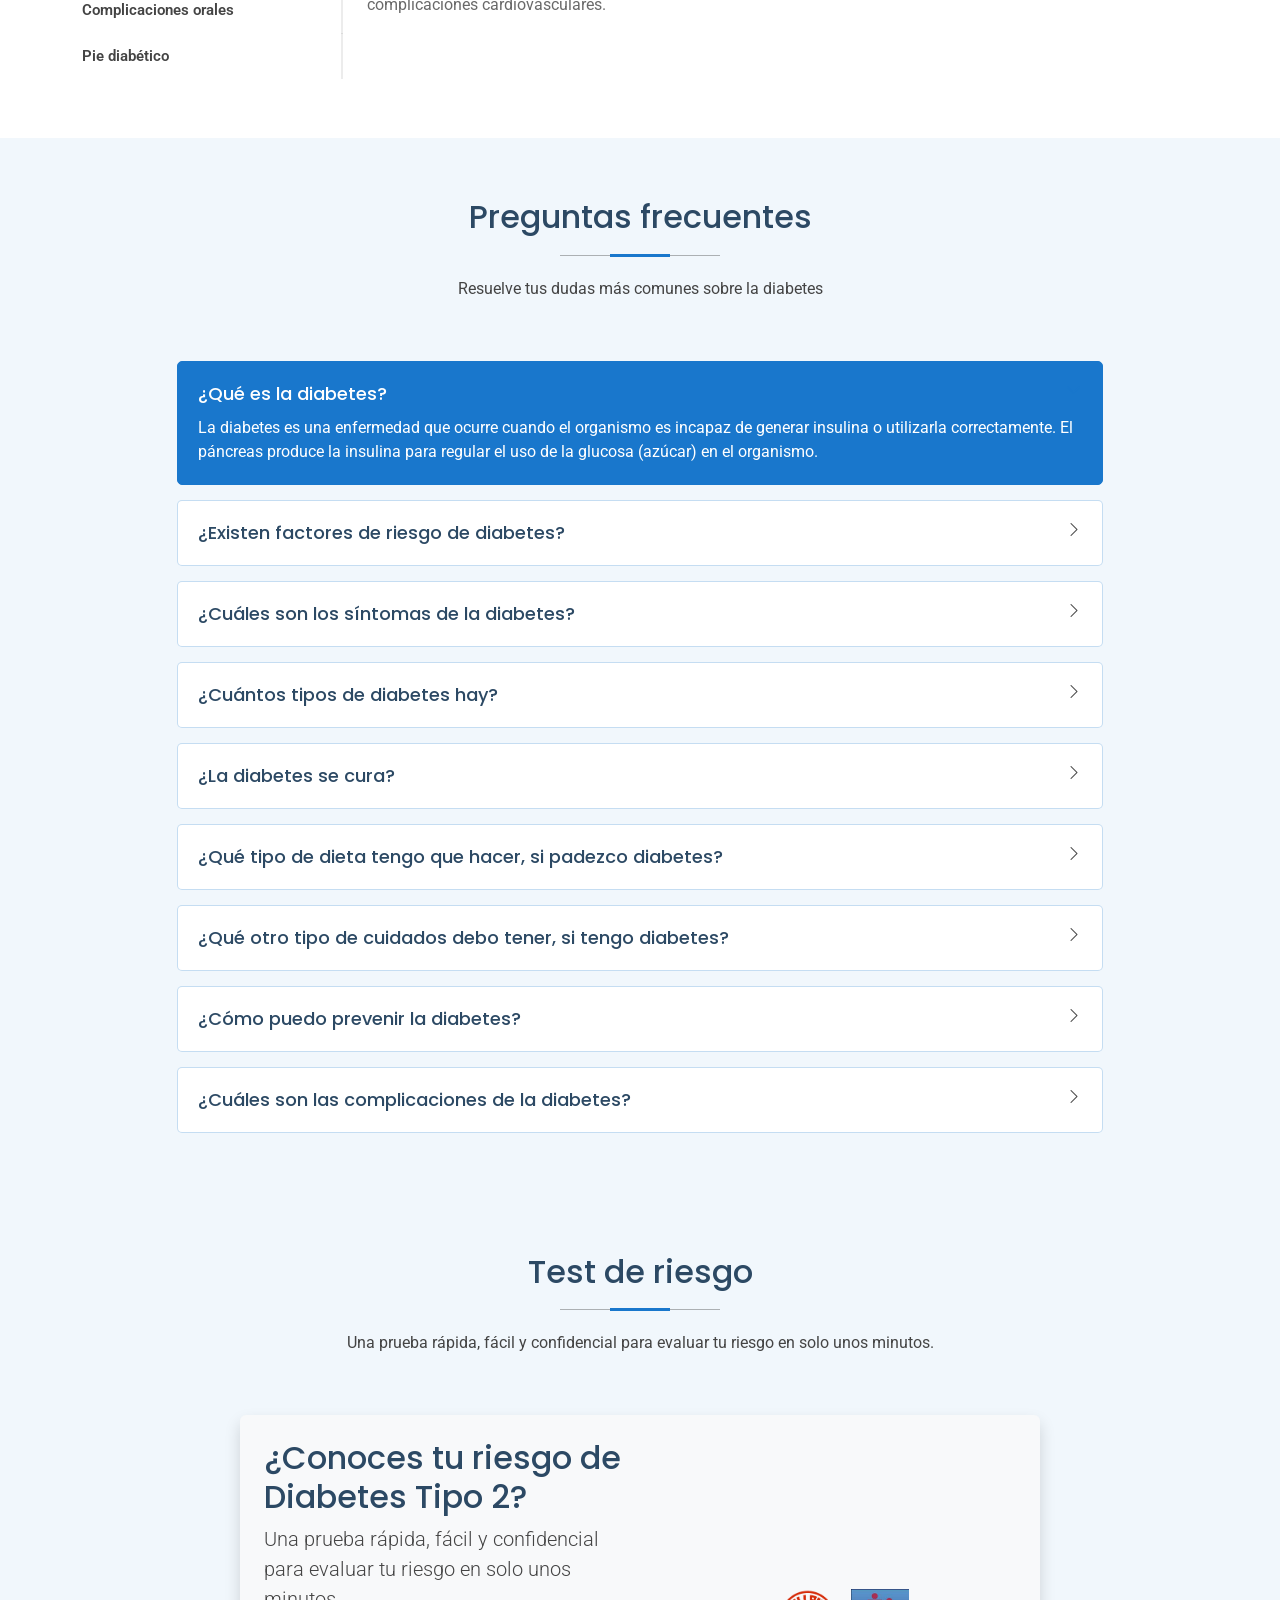
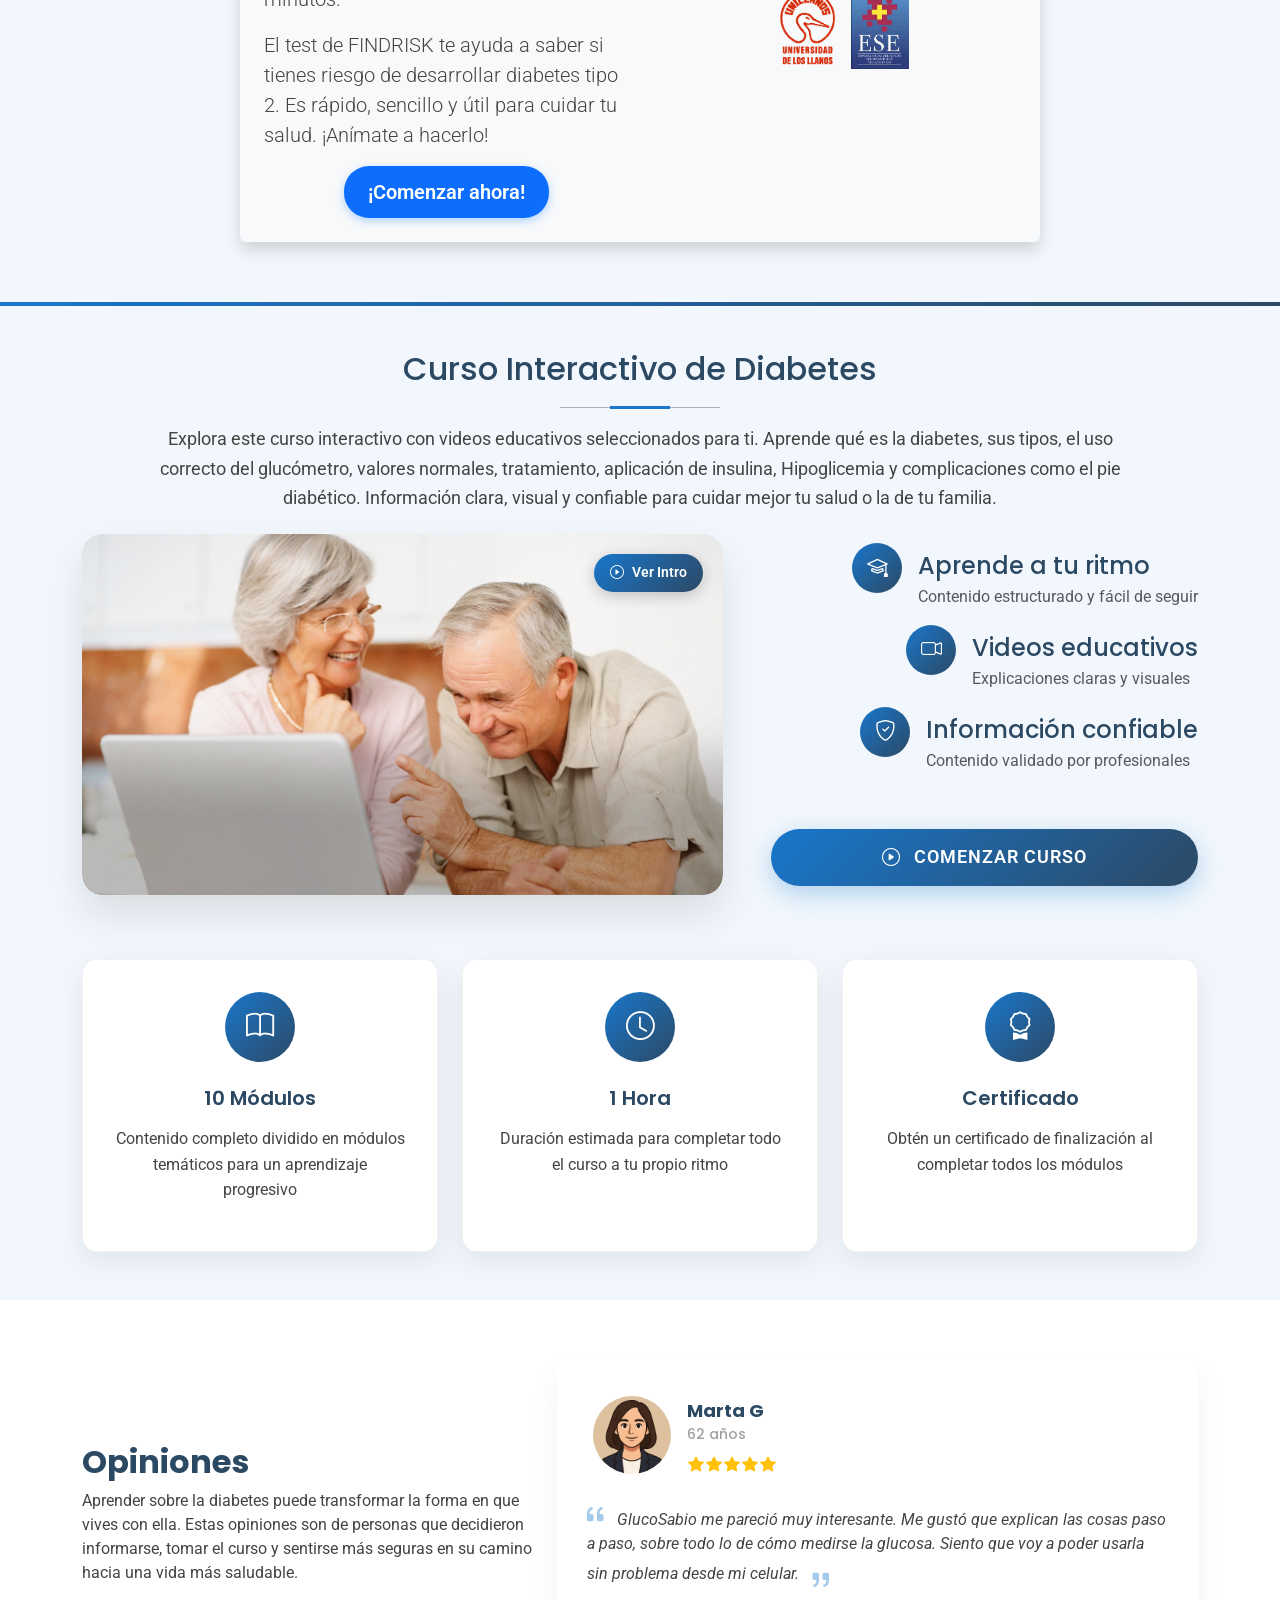
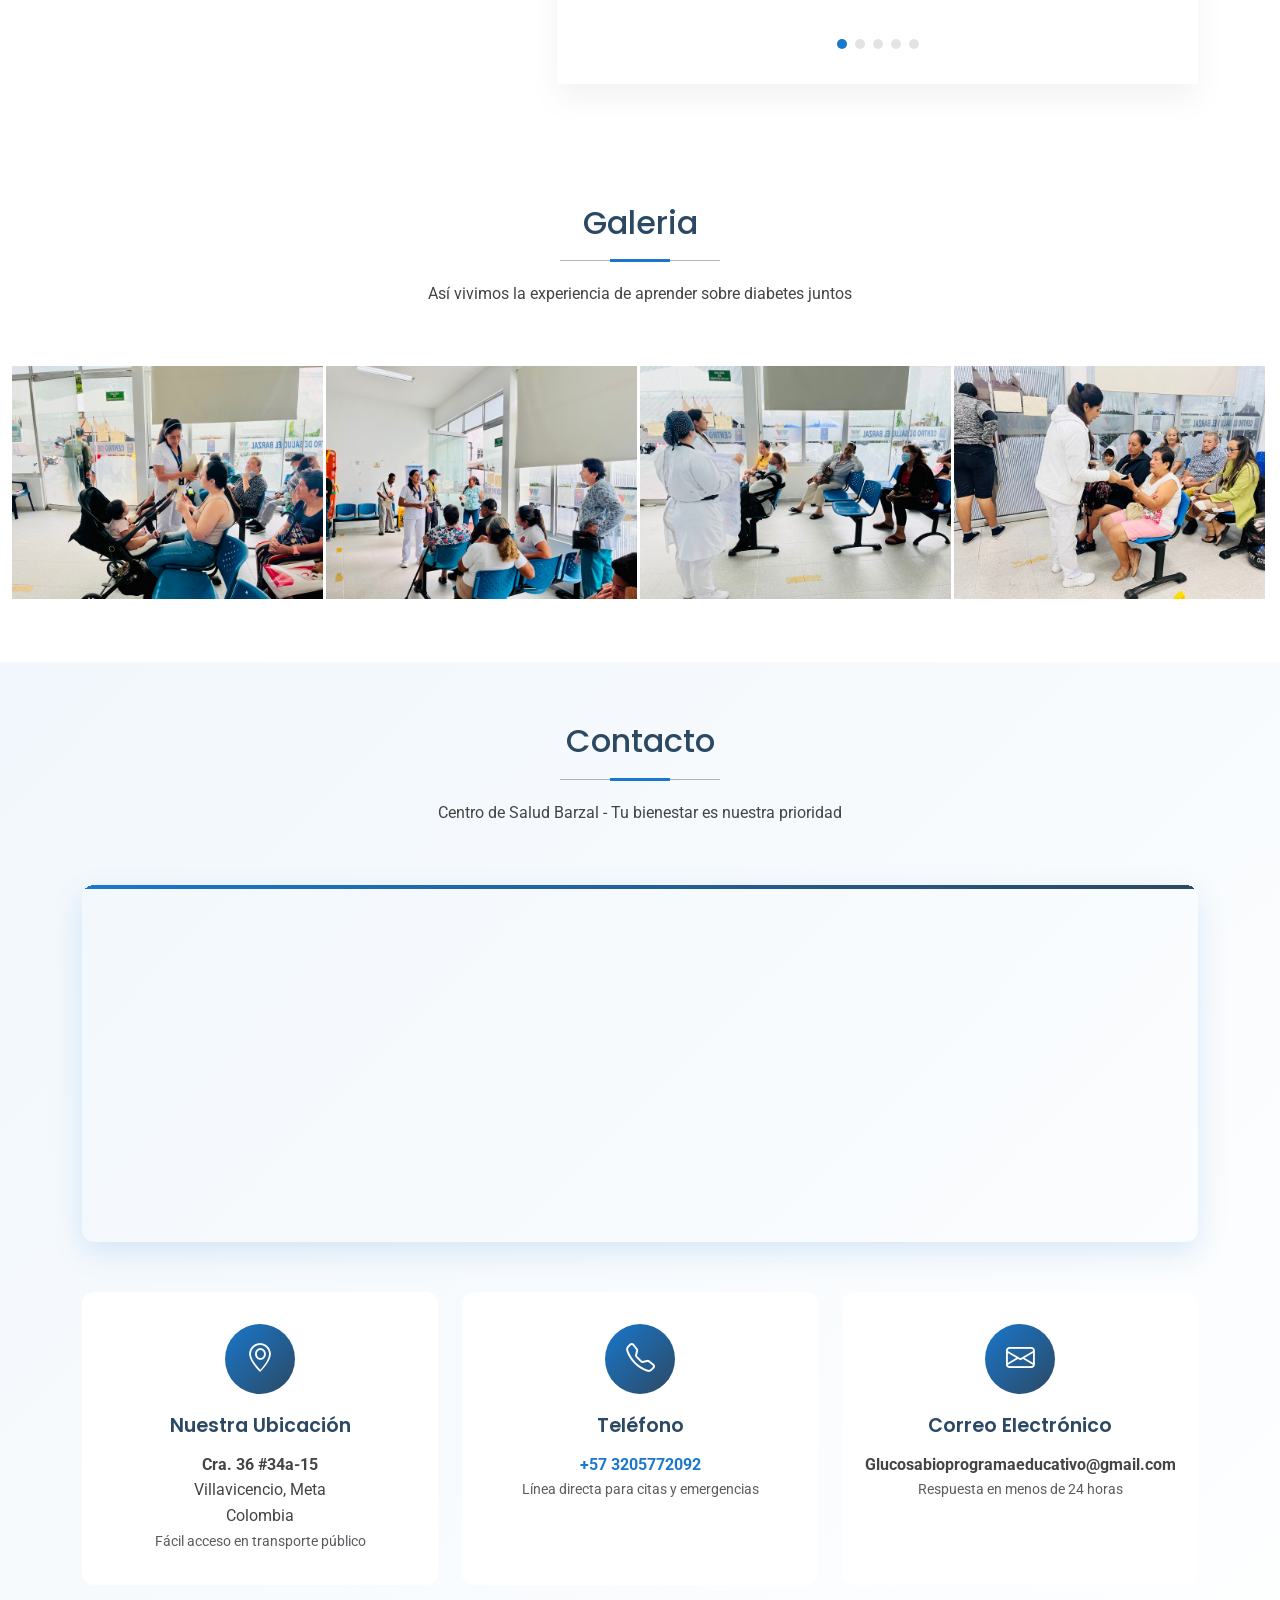
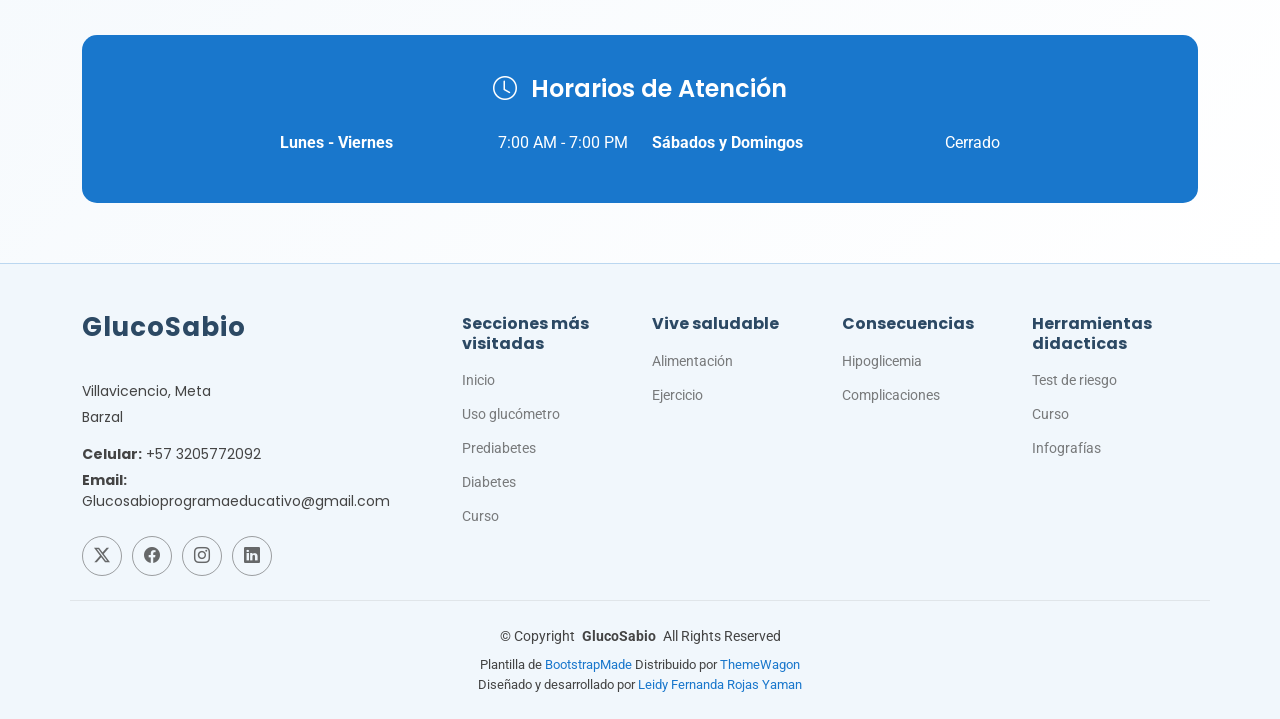
==== commit 06ff7bef: "feat: ajustes testimonios y correcciones ortografía" ====
--- a/index.html
+++ b/index.html
@@ -1199,11 +1199,11 @@
                 <div class="swiper-slide">
                   <div class="testimonial-item">
                     <div class="d-flex">
-                      <img src="assets/img/testimonials/testimonials-1.jpg" class="testimonial-img flex-shrink-0"
+                      <img src="assets/img/testimonials/avatar-female.png" class="testimonial-img flex-shrink-0"
                         alt="">
                       <div>
-                        <h3>Saul Goodman</h3>
-                        <h4>Ceo &amp; Founder</h4>
+                        <h3>Marta G</h3>
+                        <h4>62 años</h4>
                         <div class="stars">
                           <i class="bi bi-star-fill"></i><i class="bi bi-star-fill"></i><i
                             class="bi bi-star-fill"></i><i class="bi bi-star-fill"></i><i class="bi bi-star-fill"></i>
@@ -1212,9 +1212,9 @@
                     </div>
                     <p>
                       <i class="bi bi-quote quote-icon-left"></i>
-                      <span>Proin iaculis purus consequat sem cure digni ssim donec porttitora entum suscipit rhoncus.
-                        Accusantium quam, ultricies eget id, aliquam eget nibh et. Maecen aliquam, risus at
-                        semper.</span>
+                      <span>GlucoSabio me pareció muy interesante. Me gustó que explican las cosas paso a paso, sobre
+                        todo lo de cómo medirse la glucosa. Siento que voy a poder usarla sin problema desde mi
+                        celular.</span>
                       <i class="bi bi-quote quote-icon-right"></i>
                     </p>
                   </div>
@@ -1223,11 +1223,11 @@
                 <div class="swiper-slide">
                   <div class="testimonial-item">
                     <div class="d-flex">
-                      <img src="assets/img/testimonials/testimonials-2.jpg" class="testimonial-img flex-shrink-0"
+                      <img src="assets/img/testimonials/avatar-female.png" class="testimonial-img flex-shrink-0"
                         alt="">
                       <div>
-                        <h3>Sara Wilsson</h3>
-                        <h4>Designer</h4>
+                        <h3>Gloria Salas</h3>
+                        <h4>54 años</h4>
                         <div class="stars">
                           <i class="bi bi-star-fill"></i><i class="bi bi-star-fill"></i><i
                             class="bi bi-star-fill"></i><i class="bi bi-star-fill"></i><i class="bi bi-star-fill"></i>
@@ -1236,9 +1236,9 @@
                     </div>
                     <p>
                       <i class="bi bi-quote quote-icon-left"></i>
-                      <span>Export tempor illum tamen malis malis eram quae irure esse labore quem cillum quid cillum
-                        eram malis quorum velit fore eram velit sunt aliqua noster fugiat irure amet legam anim
-                        culpa.</span>
+                      <span>No conocía nada parecido. Me pareció chévere que uno pueda aprender sobre la diabetes sin
+                        tener que leer cosas tan largas. Todo está resumido y eso lo hace más fácil de entender. Me
+                        dieron ganas de seguir explorándola.</span>
                       <i class="bi bi-quote quote-icon-right"></i>
                     </p>
                   </div>
@@ -1247,11 +1247,11 @@
                 <div class="swiper-slide">
                   <div class="testimonial-item">
                     <div class="d-flex">
-                      <img src="assets/img/testimonials/testimonials-3.jpg" class="testimonial-img flex-shrink-0"
+                      <img src="assets/img/testimonials/avatar-female.png" class="testimonial-img flex-shrink-0"
                         alt="">
                       <div>
-                        <h3>Jena Karlis</h3>
-                        <h4>Store Owner</h4>
+                        <h3>Darly Vanessa</h3>
+                        <h4>22 años</h4>
                         <div class="stars">
                           <i class="bi bi-star-fill"></i><i class="bi bi-star-fill"></i><i
                             class="bi bi-star-fill"></i><i class="bi bi-star-fill"></i><i class="bi bi-star-fill"></i>
@@ -1260,8 +1260,9 @@
                     </div>
                     <p>
                       <i class="bi bi-quote quote-icon-left"></i>
-                      <span>Enim nisi quem export duis labore cillum quae magna enim sint quorum nulla quem veniam duis
-                        minim tempor labore quem eram duis noster aute amet eram fore quis sint minim.</span>
+                      <span>Me encantó el diseño, es muy clara y llamativa. Apenas la vi, me llamó la atención el test
+                        de riesgo. Me parece útil para compartir con mi familia. Es una buena herramienta para empezar a
+                        cuidarse sin asustarse.</span>
                       <i class="bi bi-quote quote-icon-right"></i>
                     </p>
                   </div>
@@ -1270,11 +1271,11 @@
                 <div class="swiper-slide">
                   <div class="testimonial-item">
                     <div class="d-flex">
-                      <img src="assets/img/testimonials/testimonials-4.jpg" class="testimonial-img flex-shrink-0"
+                      <img src="assets/img/testimonials/avatar-male.png" class="testimonial-img flex-shrink-0"
                         alt="">
                       <div>
-                        <h3>Matt Brandon</h3>
-                        <h4>Freelancer</h4>
+                        <h3>Antonio</h3>
+                        <h4>38 años</h4>
                         <div class="stars">
                           <i class="bi bi-star-fill"></i><i class="bi bi-star-fill"></i><i
                             class="bi bi-star-fill"></i><i class="bi bi-star-fill"></i><i class="bi bi-star-fill"></i>
@@ -1283,9 +1284,9 @@
                     </div>
                     <p>
                       <i class="bi bi-quote quote-icon-left"></i>
-                      <span>Fugiat enim eram quae cillum dolore dolor amet nulla culpa multos export minim fugiat minim
-                        velit minim dolor enim duis veniam ipsum anim magna sunt elit fore quem dolore labore illum
-                        veniam.</span>
+                      <span>Nunca había usado algo así, pero me explicaron cómo funciona y me pareció muy práctica. Me
+                        gustó que no hay que descargar nada, solo entrar desde el celular. Tiene buena información para
+                        uno que apenas está aprendiendo.</span>
                       <i class="bi bi-quote quote-icon-right"></i>
                     </p>
                   </div>
@@ -1294,11 +1295,11 @@
                 <div class="swiper-slide">
                   <div class="testimonial-item">
                     <div class="d-flex">
-                      <img src="assets/img/testimonials/testimonials-5.jpg" class="testimonial-img flex-shrink-0"
+                      <img src="assets/img/testimonials/avatar-female.png" class="testimonial-img flex-shrink-0"
                         alt="">
                       <div>
-                        <h3>John Larson</h3>
-                        <h4>Entrepreneur</h4>
+                        <h3>Leidy Julieth</h3>
+                        <h4>28 años</h4>
                         <div class="stars">
                           <i class="bi bi-star-fill"></i><i class="bi bi-star-fill"></i><i
                             class="bi bi-star-fill"></i><i class="bi bi-star-fill"></i><i class="bi bi-star-fill"></i>
@@ -1307,9 +1308,9 @@
                     </div>
                     <p>
                       <i class="bi bi-quote quote-icon-left"></i>
-                      <span>Quis quorum aliqua sint quem legam fore sunt eram irure aliqua veniam tempor noster veniam
-                        enim culpa labore duis sunt culpa nulla illum cillum fugiat legam esse veniam culpa fore nisi
-                        cillum quid.</span>
+                      <span>Me pareció muy útil. Lo que más me gustó fue que tiene videos y explicaciones sencillas.
+                        Creo que con el tiempo me voy a animar a usarla más seguido para aprender a cuidarme
+                        mejor.</span>
                       <i class="bi bi-quote quote-icon-right"></i>
                     </p>
                   </div>
@@ -1342,43 +1343,43 @@
 
           <div class="col-lg-3 col-md-4">
             <div class="gallery-item">
-              <a href="assets/img/gallery/gallery-1.jpg" class="glightbox" data-gallery="images-gallery">
-                <img src="assets/img/gallery/gallery-1.jpg" alt="" class="img-fluid">
+              <a href="assets/img/gallery/gallery-1.jpeg" class="glightbox" data-gallery="images-gallery">
+                <img src="assets/img/gallery/gallery-1.jpeg" alt="" class="img-fluid">
               </a>
             </div>
           </div><!-- End Gallery Item -->
 
           <div class="col-lg-3 col-md-4">
             <div class="gallery-item">
-              <a href="assets/img/gallery/gallery-2.jpg" class="glightbox" data-gallery="images-gallery">
-                <img src="assets/img/gallery/gallery-2.jpg" alt="" class="img-fluid">
+              <a href="assets/img/gallery/gallery-2.jpeg" class="glightbox" data-gallery="images-gallery">
+                <img src="assets/img/gallery/gallery-2.jpeg" alt="" class="img-fluid">
               </a>
             </div>
           </div><!-- End Gallery Item -->
 
           <div class="col-lg-3 col-md-4">
             <div class="gallery-item">
-              <a href="assets/img/gallery/gallery-3.jpg" class="glightbox" data-gallery="images-gallery">
-                <img src="assets/img/gallery/gallery-3.jpg" alt="" class="img-fluid">
+              <a href="assets/img/gallery/gallery-3.jpeg" class="glightbox" data-gallery="images-gallery">
+                <img src="assets/img/gallery/gallery-3.jpeg" alt="" class="img-fluid">
               </a>
             </div>
           </div><!-- End Gallery Item -->
 
           <div class="col-lg-3 col-md-4">
             <div class="gallery-item">
-              <a href="assets/img/gallery/gallery-4.jpg" class="glightbox" data-gallery="images-gallery">
-                <img src="assets/img/gallery/gallery-4.jpg" alt="" class="img-fluid">
+              <a href="assets/img/gallery/gallery-4.jpeg" class="glightbox" data-gallery="images-gallery">
+                <img src="assets/img/gallery/gallery-4.jpeg" alt="" class="img-fluid">
               </a>
             </div>
           </div><!-- End Gallery Item -->
-
+          <!-- 
           <div class="col-lg-3 col-md-4">
             <div class="gallery-item">
               <a href="assets/img/gallery/gallery-5.jpg" class="glightbox" data-gallery="images-gallery">
                 <img src="assets/img/gallery/gallery-5.jpg" alt="" class="img-fluid">
               </a>
             </div>
-          </div><!-- End Gallery Item -->
+          </div>
 
           <div class="col-lg-3 col-md-4">
             <div class="gallery-item">
@@ -1386,7 +1387,7 @@
                 <img src="assets/img/gallery/gallery-6.jpg" alt="" class="img-fluid">
               </a>
             </div>
-          </div><!-- End Gallery Item -->
+          </div>
 
           <div class="col-lg-3 col-md-4">
             <div class="gallery-item">
@@ -1394,7 +1395,7 @@
                 <img src="assets/img/gallery/gallery-7.jpg" alt="" class="img-fluid">
               </a>
             </div>
-          </div><!-- End Gallery Item -->
+          </div>
 
           <div class="col-lg-3 col-md-4">
             <div class="gallery-item">
@@ -1402,7 +1403,7 @@
                 <img src="assets/img/gallery/gallery-8.jpg" alt="" class="img-fluid">
               </a>
             </div>
-          </div><!-- End Gallery Item -->
+          </div> -->
 
         </div>
 
@@ -1456,8 +1457,8 @@
               </div>
               <h5>Teléfono</h5>
               <p>
-                <a href="tel:+15589554885" class="contact-link">
-                  <strong>+1 5589 55488 55</strong>
+                <a href="tel:+573205772092" class="contact-link">
+                  <strong>+57 3205772092</strong>
                 </a>
               </p>
               <small class="text-muted">Línea directa para citas y emergencias</small>
@@ -2442,13 +2443,13 @@
                   <li class="list-group-item list-group-item-action locked" data-lesson="lesson4" data-index="3">
                     Lección 4: Uso correcto del glucómetro</li>
                   <li class="list-group-item list-group-item-action locked" data-lesson="lesson5" data-index="4">
-                    Lección 5: Normales valores de la glucometría</li>
+                    Lección 5: Valores normales de la glucometría</li>
                   <li class="list-group-item list-group-item-action locked" data-lesson="lesson6" data-index="5">
                     Lección 6: Tratamiento</li>
                   <li class="list-group-item list-group-item-action locked" data-lesson="lesson7" data-index="6">
                     Lección 7: Administración de la insulina</li>
                   <li class="list-group-item list-group-item-action locked" data-lesson="lesson8" data-index="7">
-                    Lección 8: Hipoglisemia</li>
+                    Lección 8: Hipoglicemia</li>
                   <li class="list-group-item list-group-item-action locked" data-lesson="lesson9" data-index="8">
                     Lección 9: Complicaciones</li>
                   <li class="list-group-item list-group-item-action locked" data-lesson="lesson10" data-index="9">
@@ -2803,9 +2804,8 @@
 
                           <!-- Pregunta 4 -->
                           <div class="question-card" id="question-4">
-                            <h4 class="mb-3"><span class="question-number">4</span> ¿Qué prueba de
-                              laboratorio se utiliza comúnmente para diagnosticar la diabetes y
-                              evaluar el control glucémico a largo plazo?</h4>
+                            <h4 class="mb-3"><span class="question-number">4</span> ¿Qué prueba de laboratorio mide los
+                              niveles de azúcar en la sangre en los ultimos 3 meses? </h4>
 
                             <div class="form-check mb-2">
                               <input class="form-check-input" type="radio" name="q4" id="q4a" value="a">
@@ -2873,9 +2873,8 @@
 
                           <!-- Pregunta 6 -->
                           <div class="question-card" id="question-6">
-                            <h4 class="mb-3"><span class="question-number">6</span> ¿Qué complicación
-                              aguda de la diabetes se caracteriza por niveles muy altos de glucosa en
-                              sangre y cetonas en la orina?</h4>
+                            <h4 class="mb-3"><span class="question-number">6</span> ¿Qué complicación aguda de la
+                              diabetes se caracteriza por niveles bajos de glucosa (azúcar) en sangre?</h4>
 
                             <div class="form-check mb-2">
                               <input class="form-check-input" type="radio" name="q6" id="q6a" value="a">
@@ -2929,7 +2928,8 @@
                             <div class="form-check mb-2">
                               <input class="form-check-input" type="radio" name="q7" id="q7c" value="c">
                               <label class="form-check-label w-100" for="q7c">
-                                C. Mantener una ingesta constante de carbohidratos complejos y fibra
+                                C. Comer porciones adecuadas de verduras, frutas bajas en azúcar, arroz integral, y
+                                otros alimentos con fibra todos los días
                               </label>
                             </div>
 
@@ -2964,7 +2964,7 @@
                             <div class="form-check mb-2">
                               <input class="form-check-input" type="radio" name="q8" id="q8c" value="c">
                               <label class="form-check-label w-100" for="q8c">
-                                C. Una combinación de ejercicios aeróbicos y de resistencia
+                                C. Hacer una combinación de caminatas, ejercicios suaves y un poco de fuerza.
                               </label>
                             </div>
 
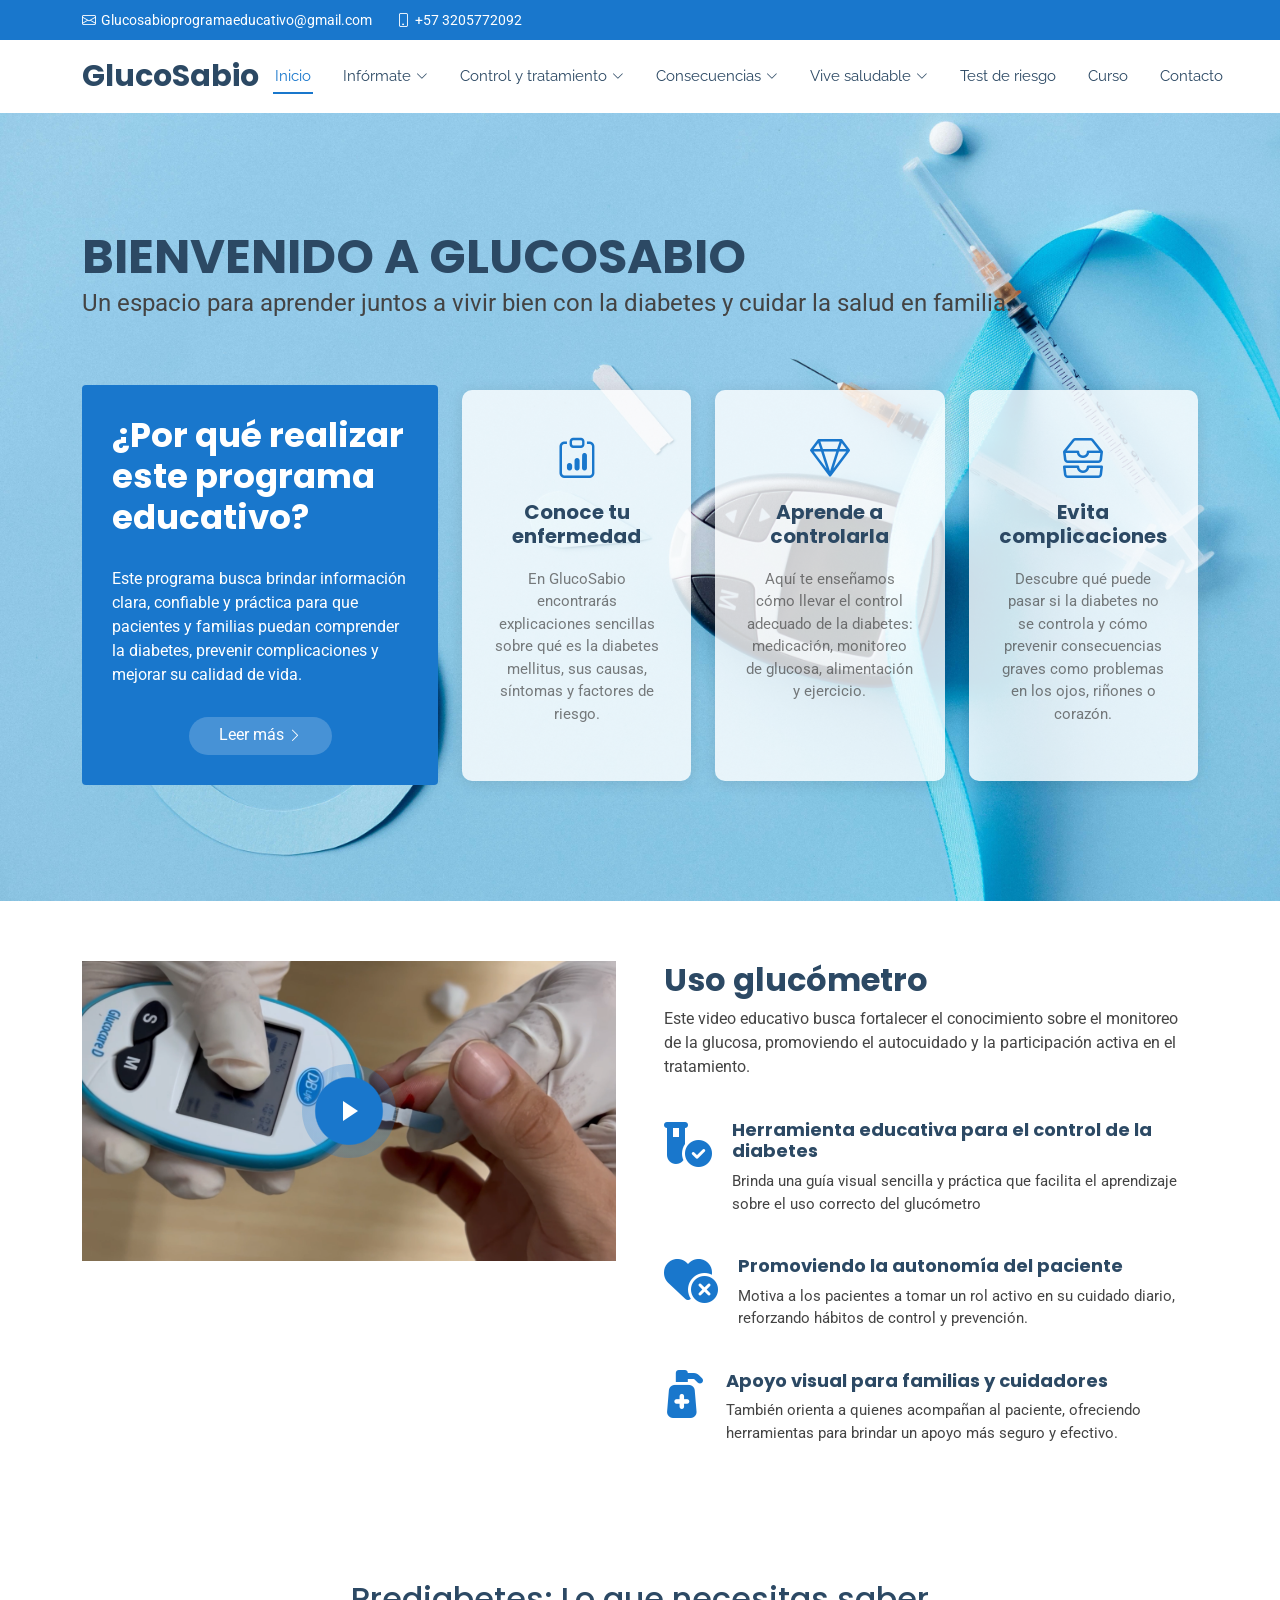
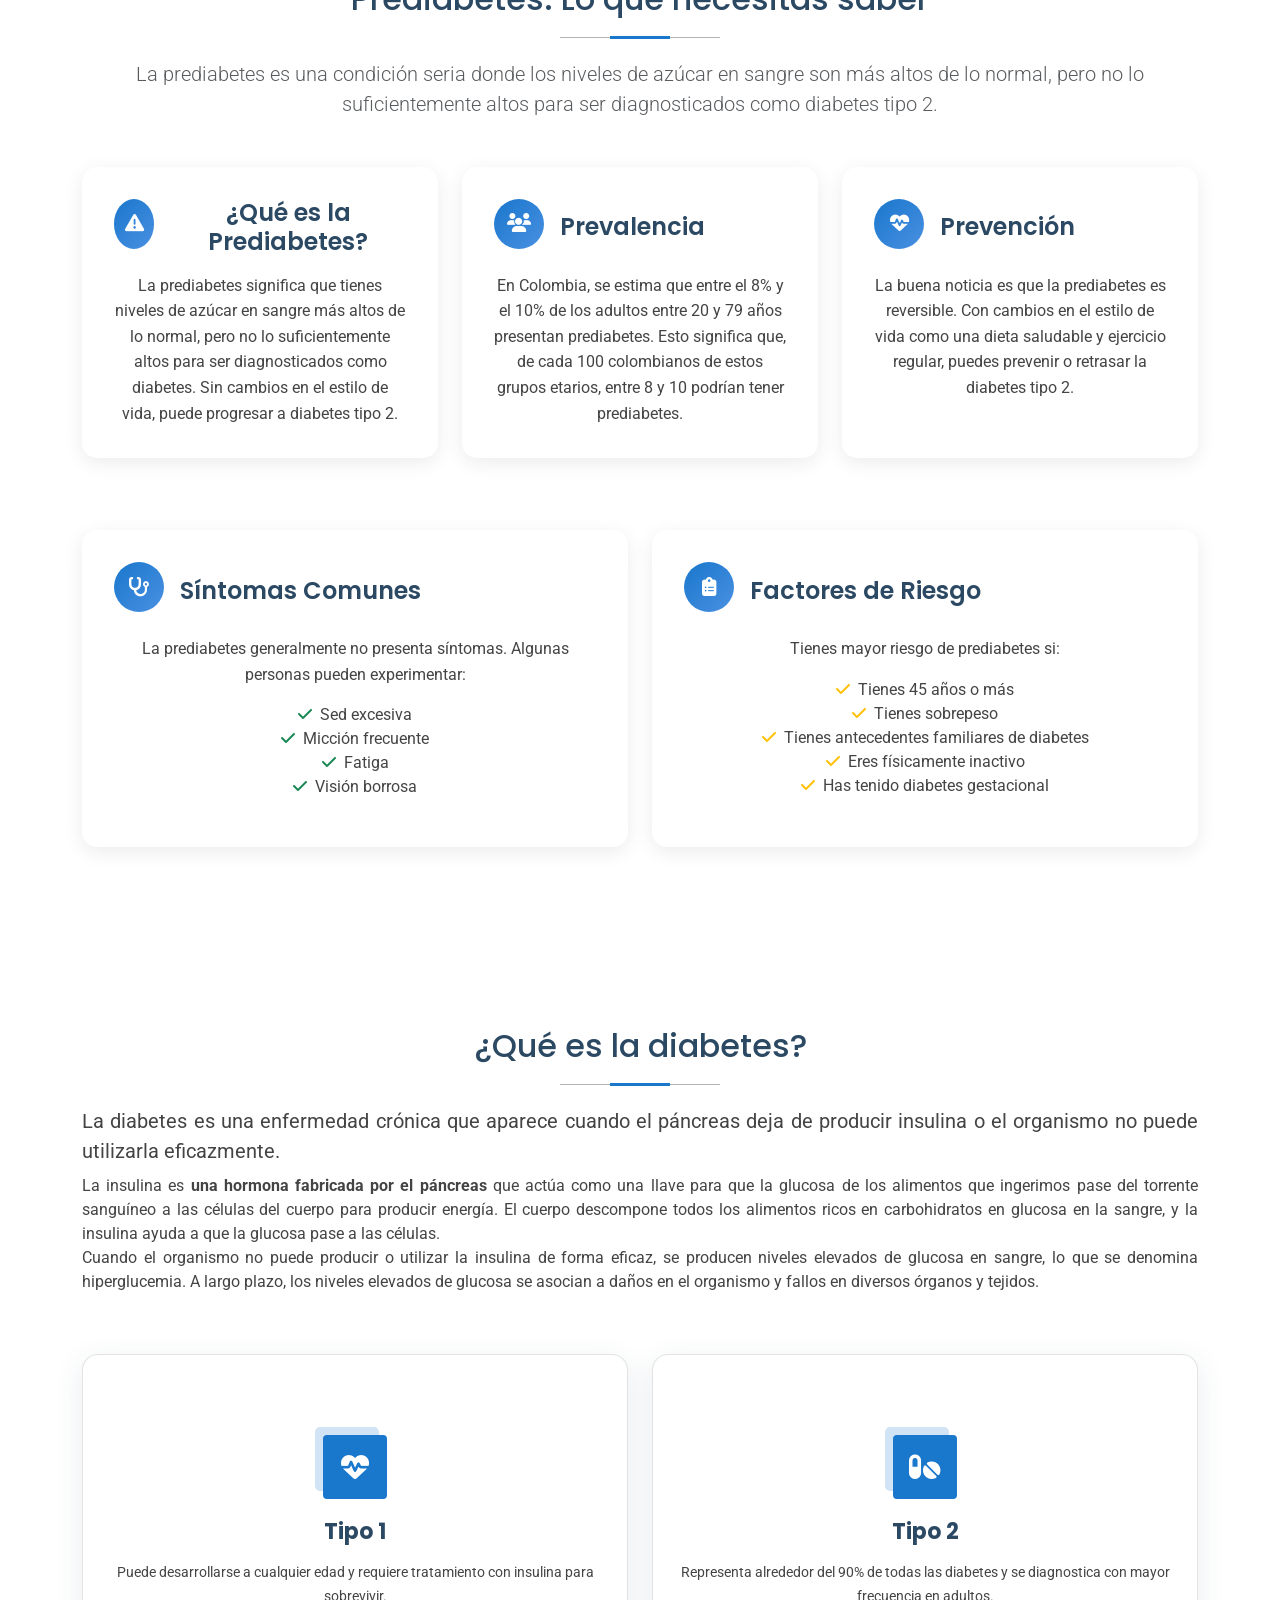
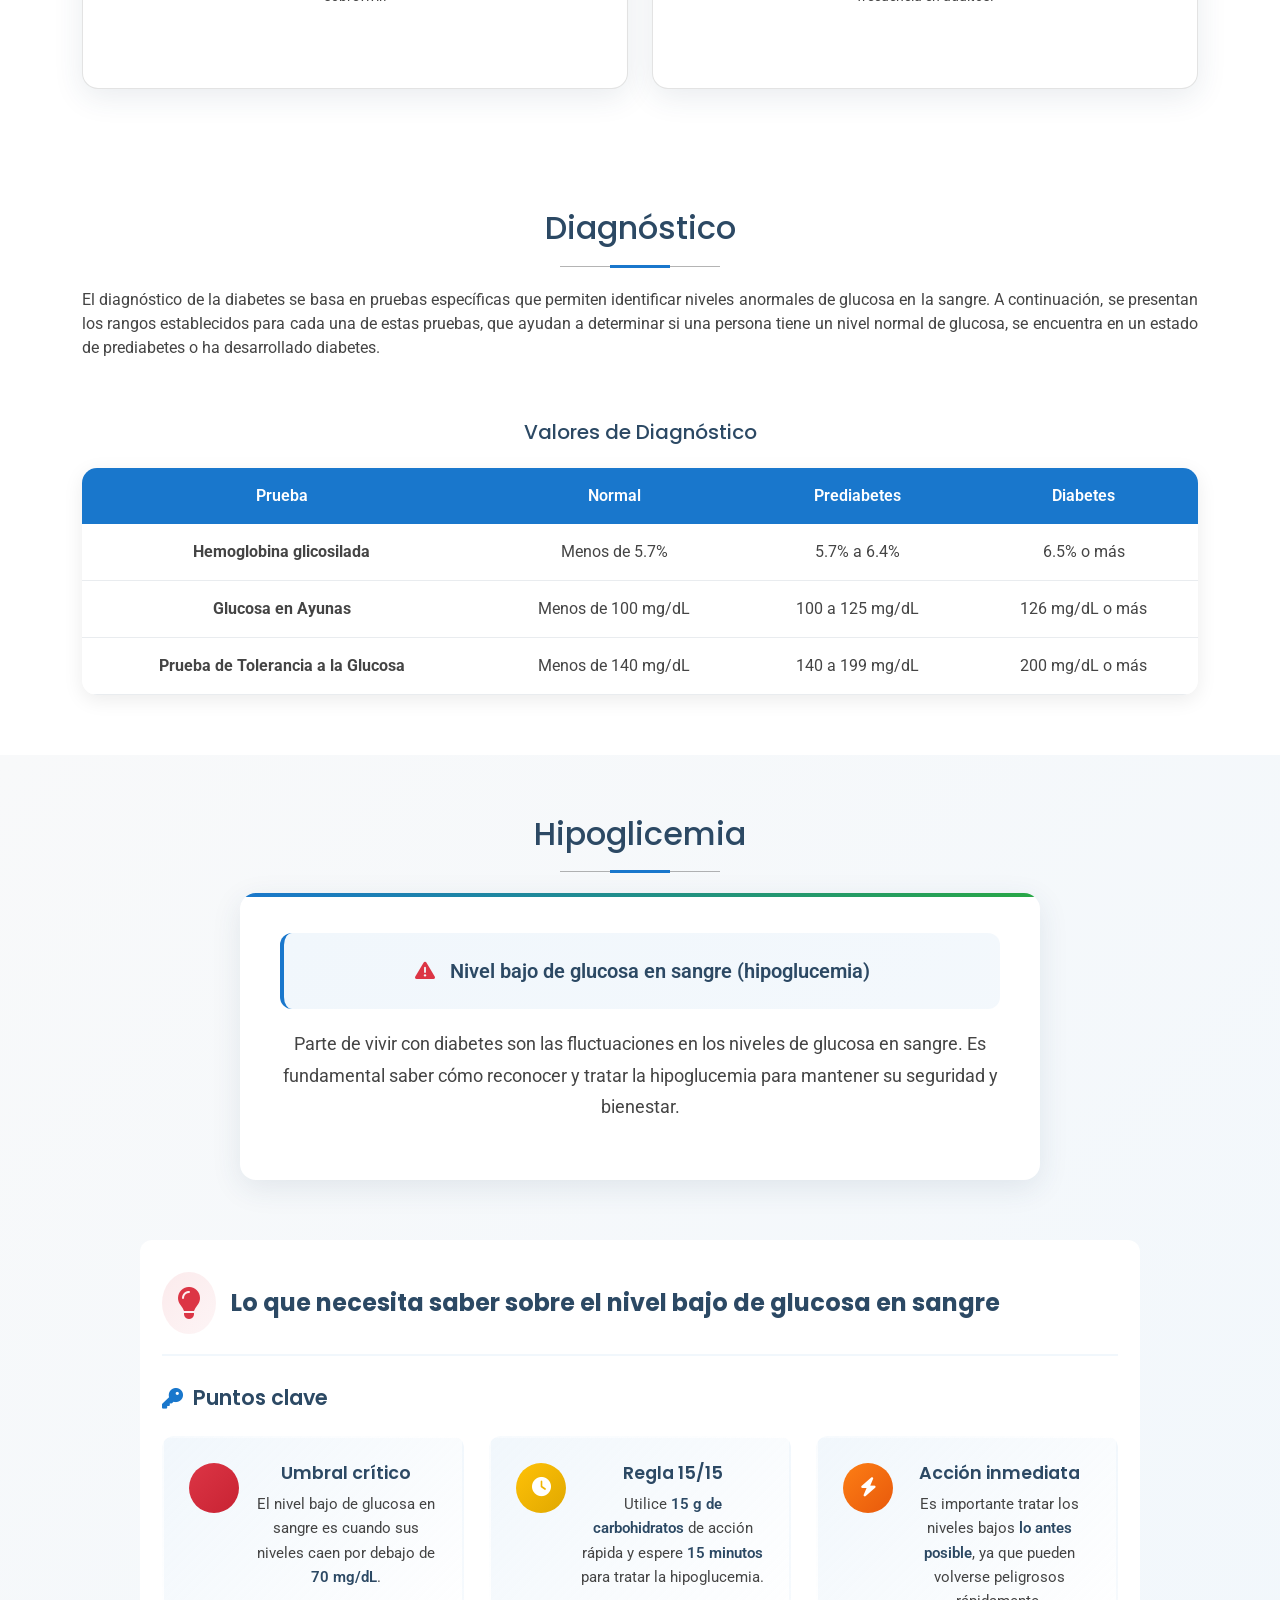
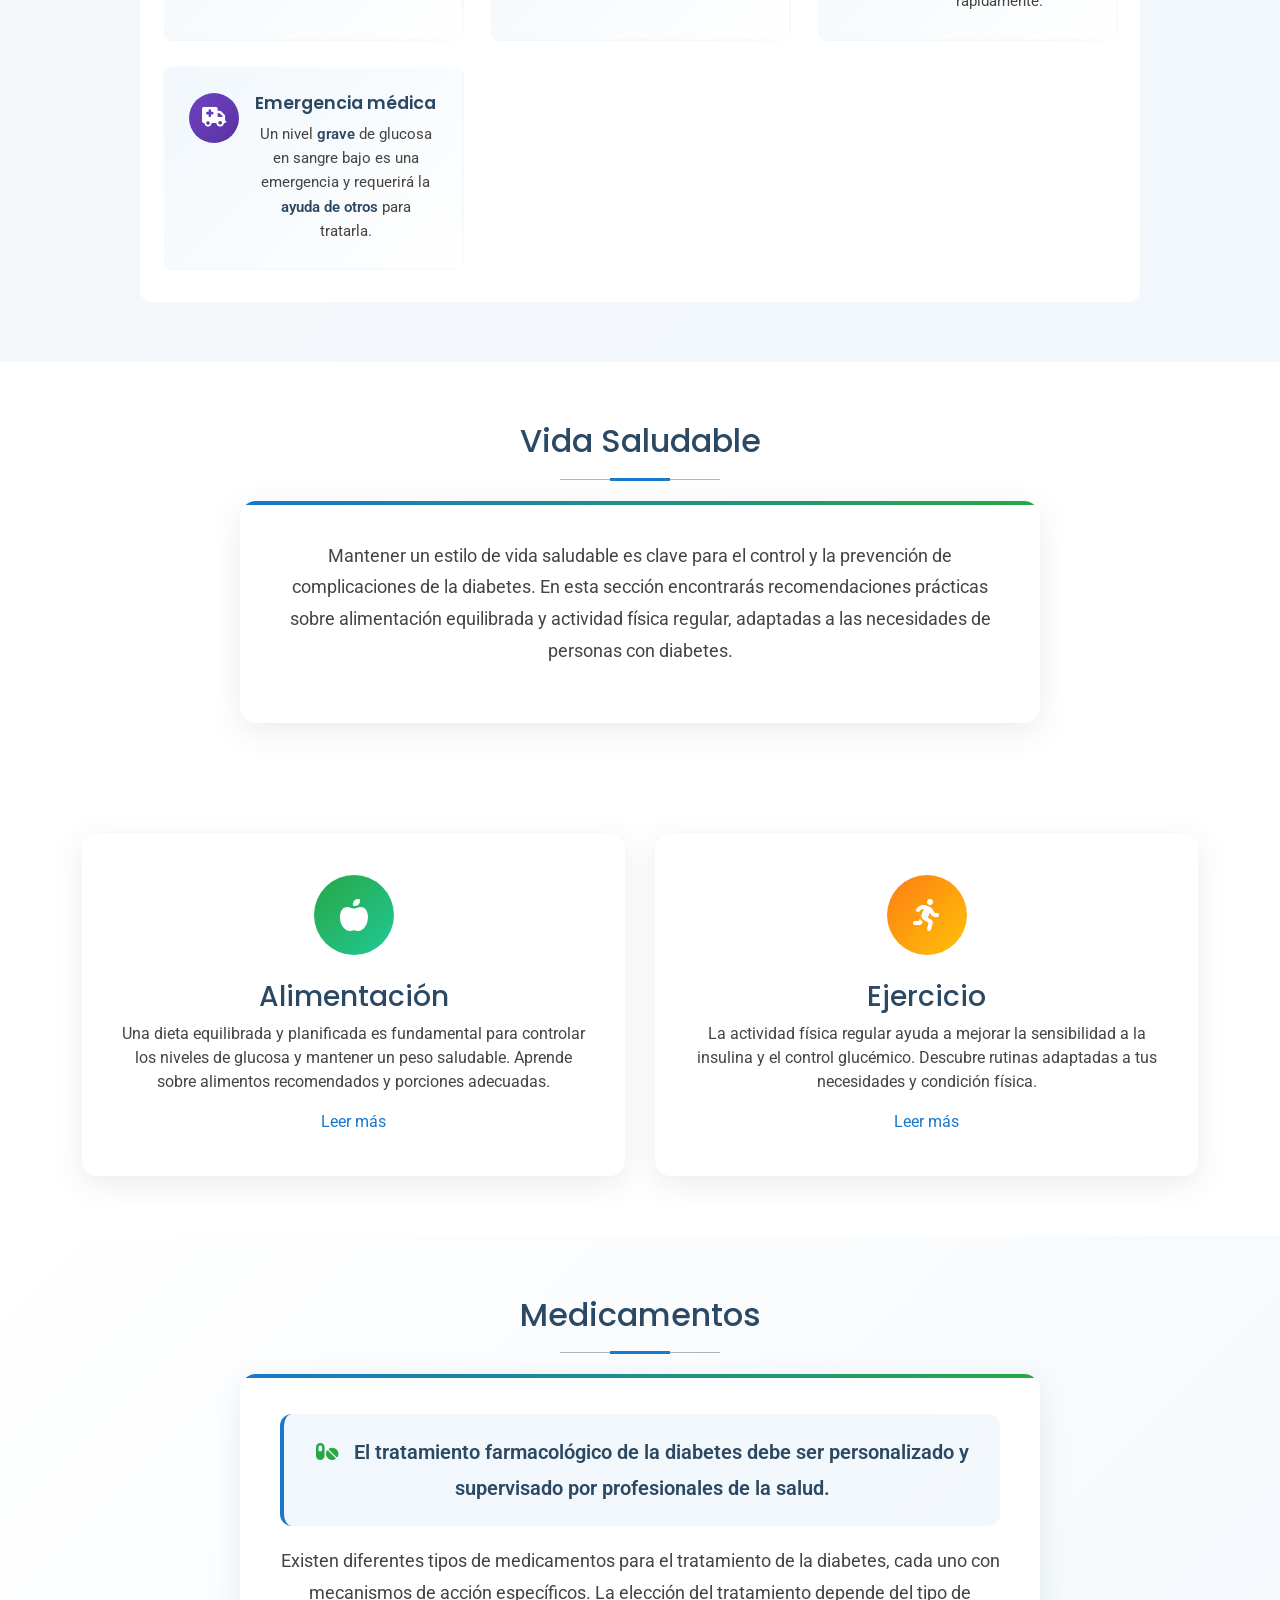
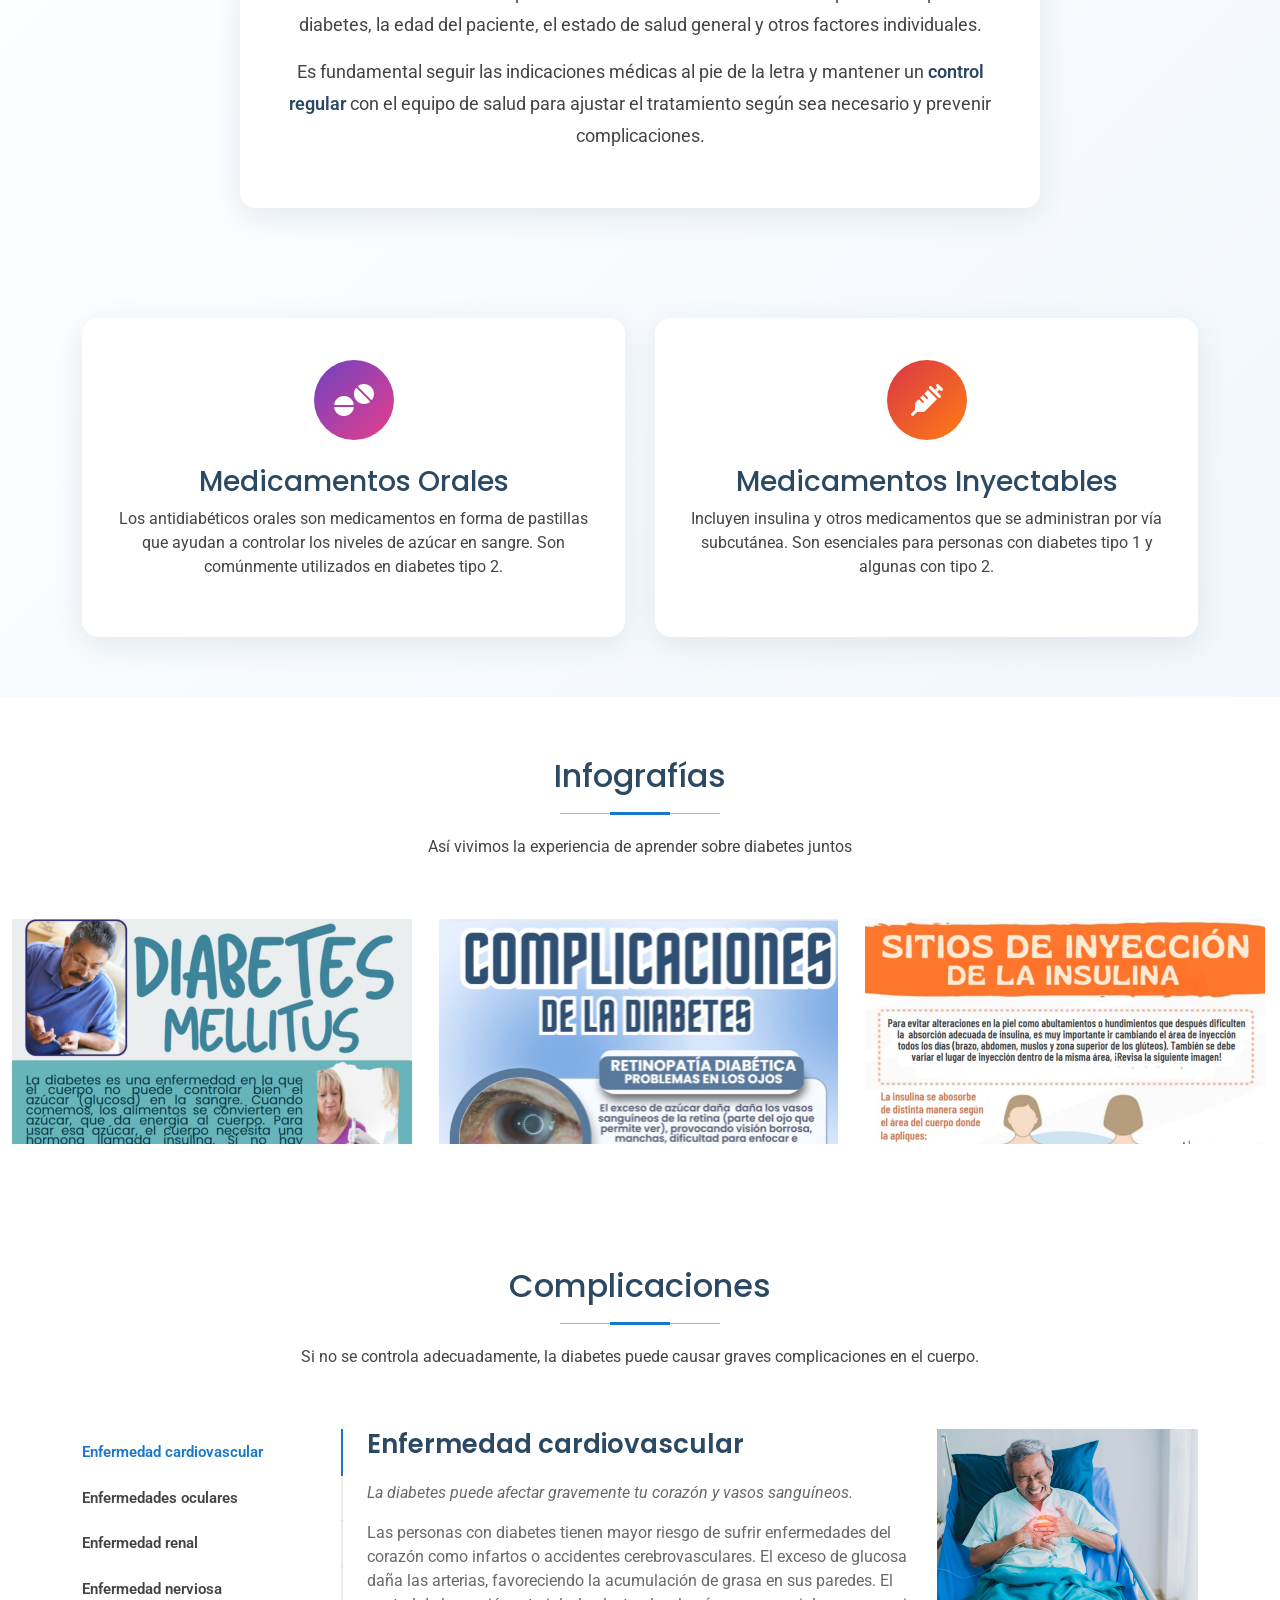
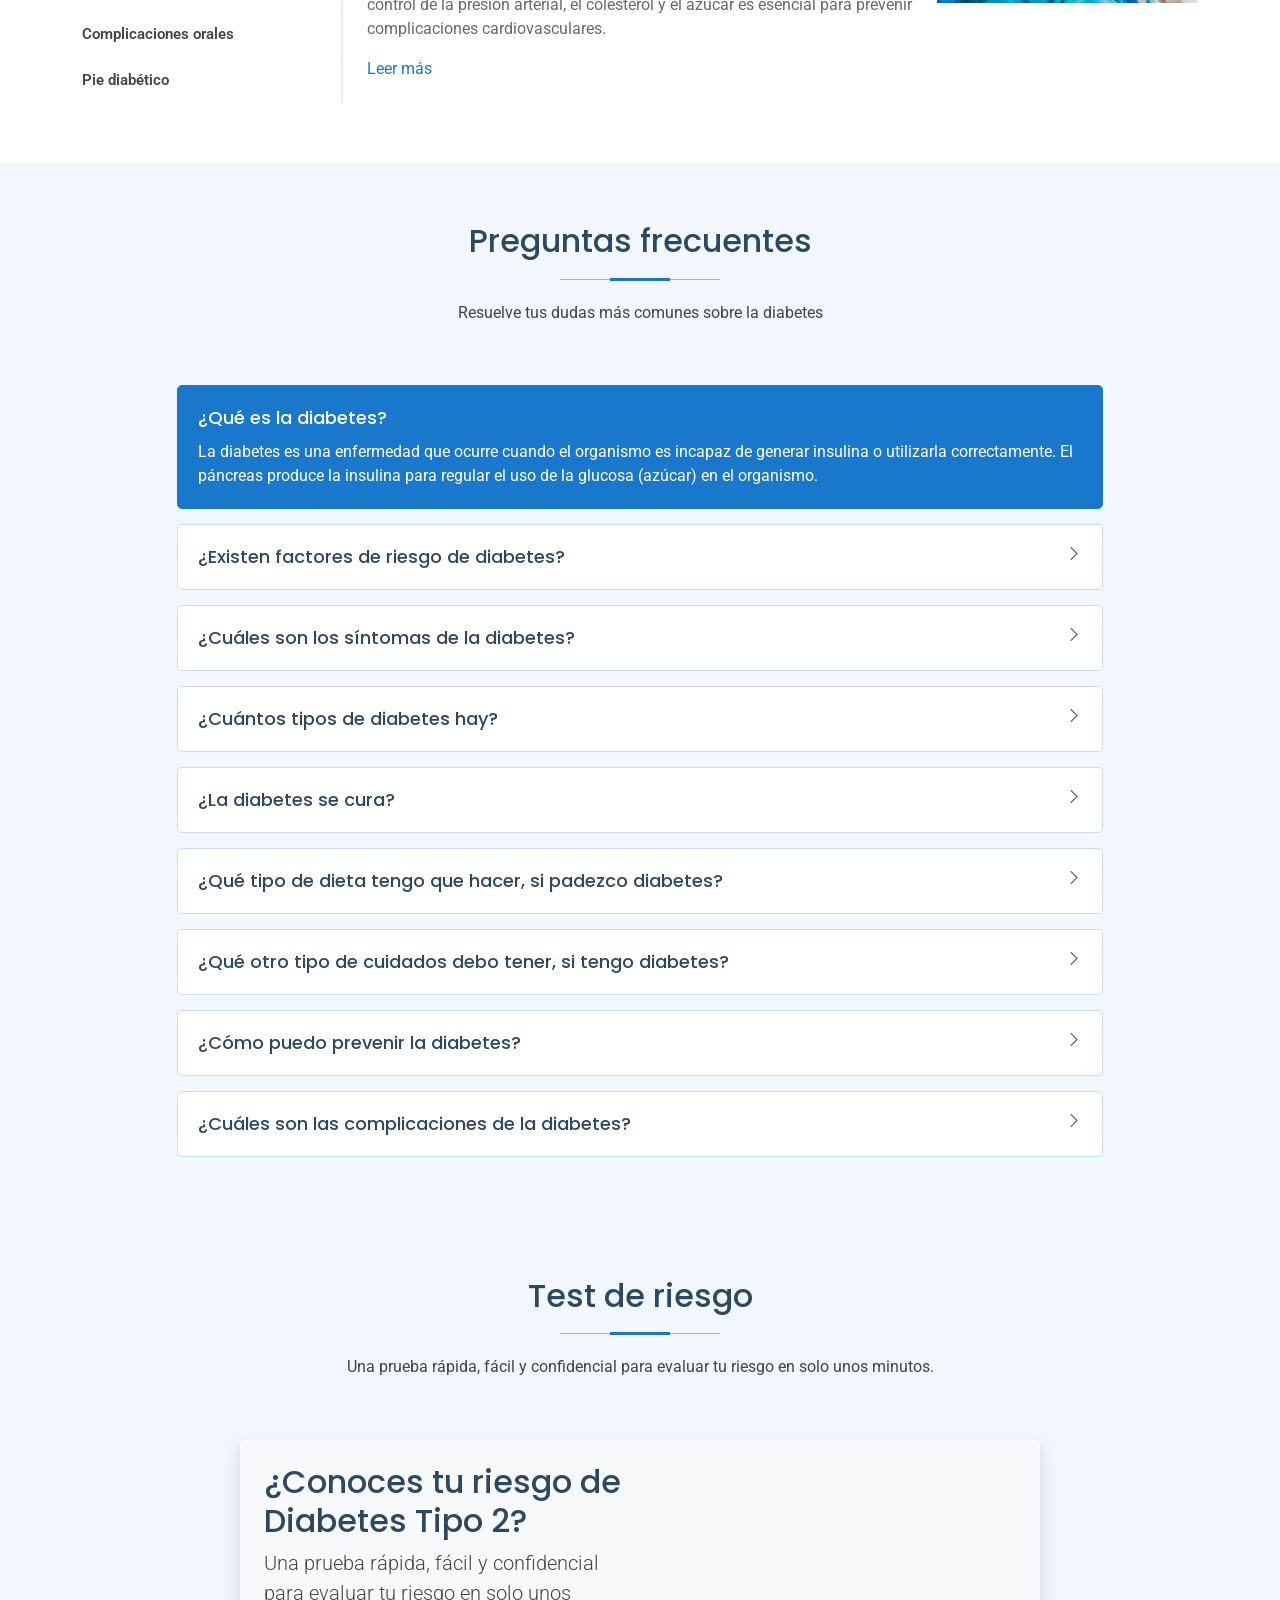
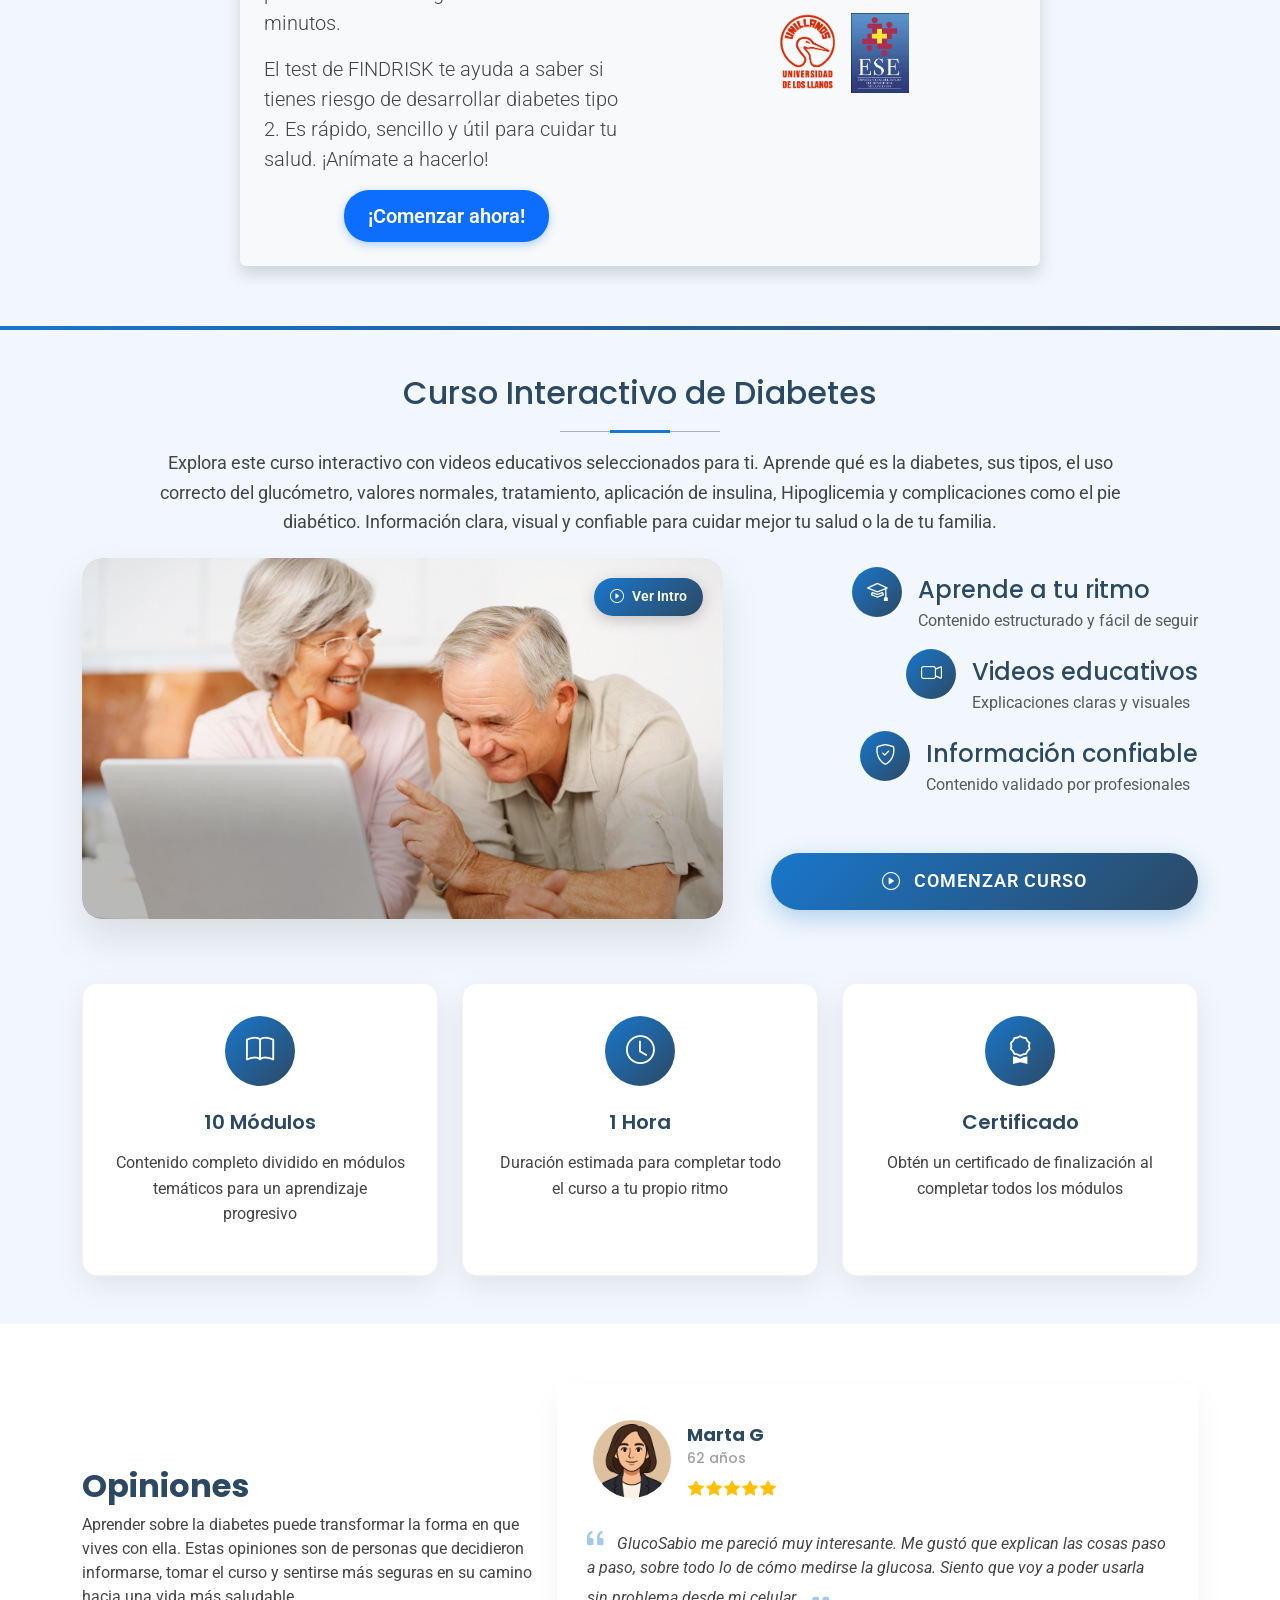
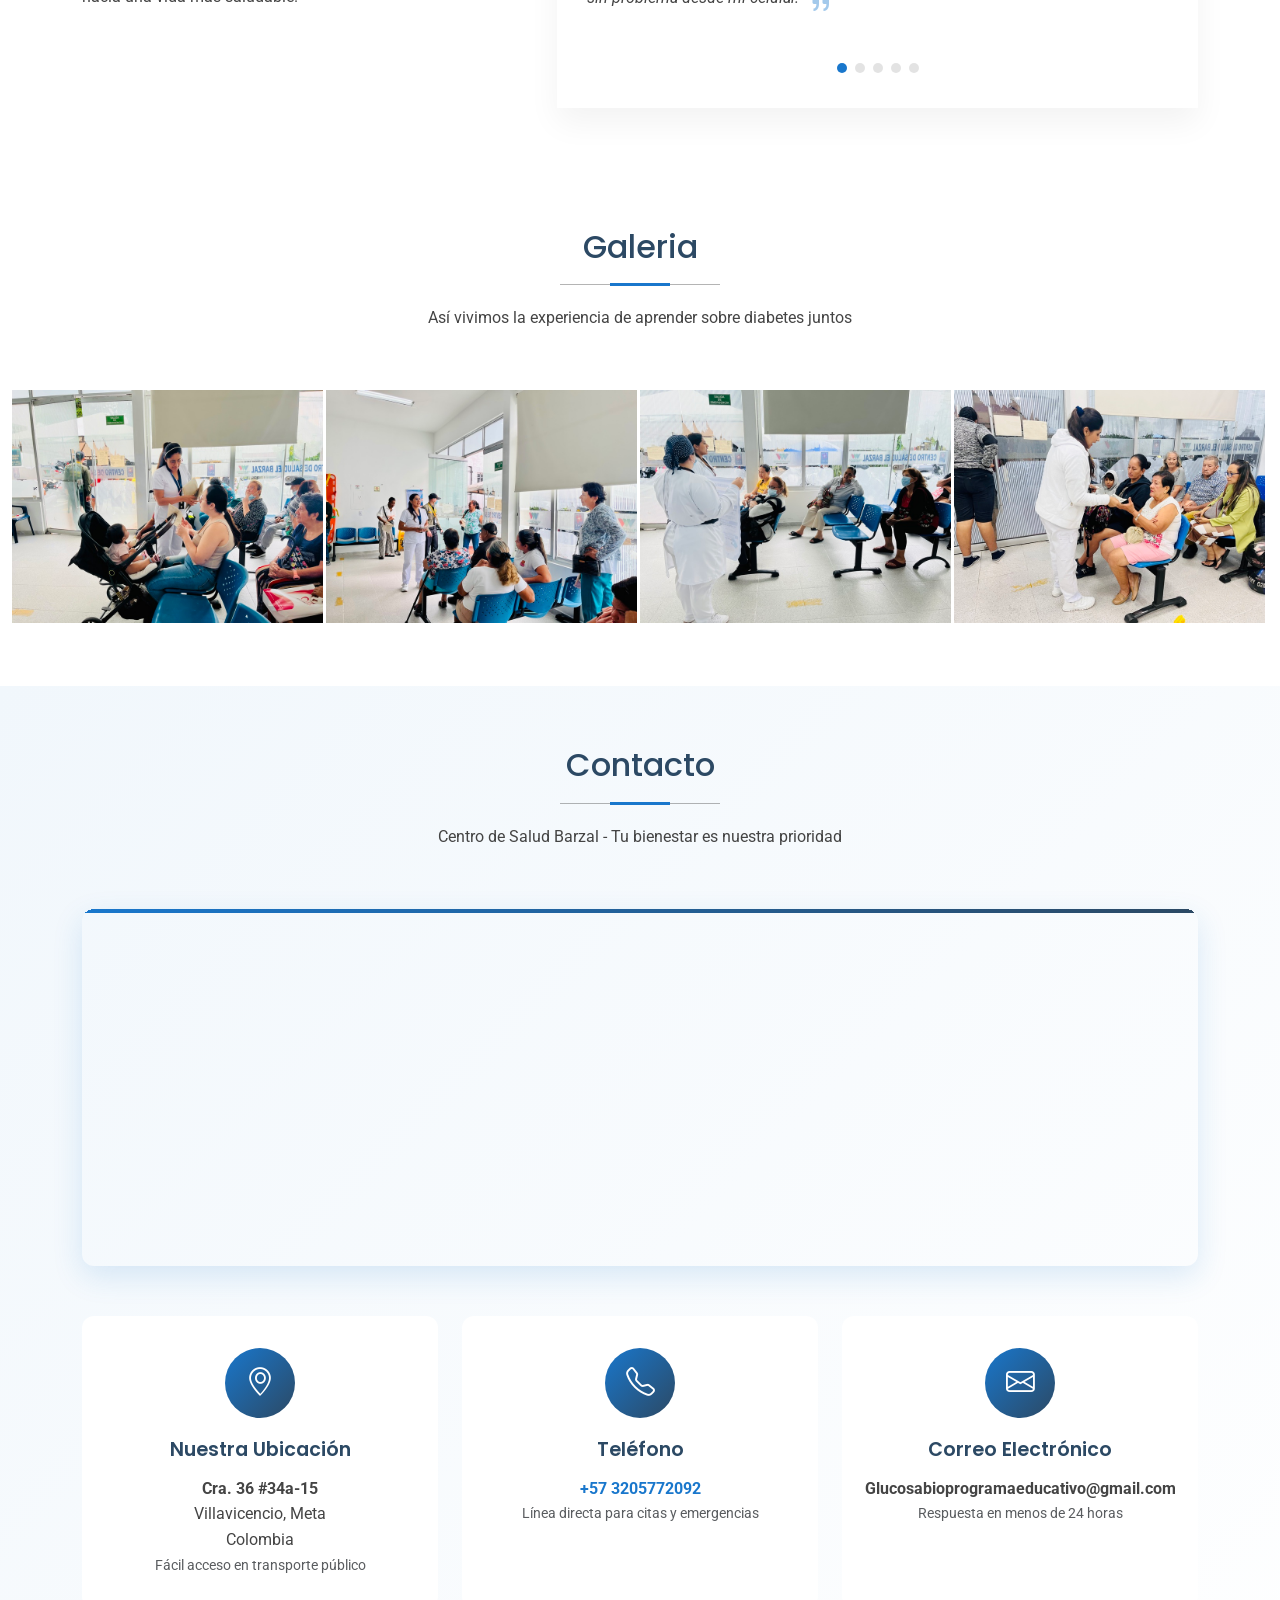
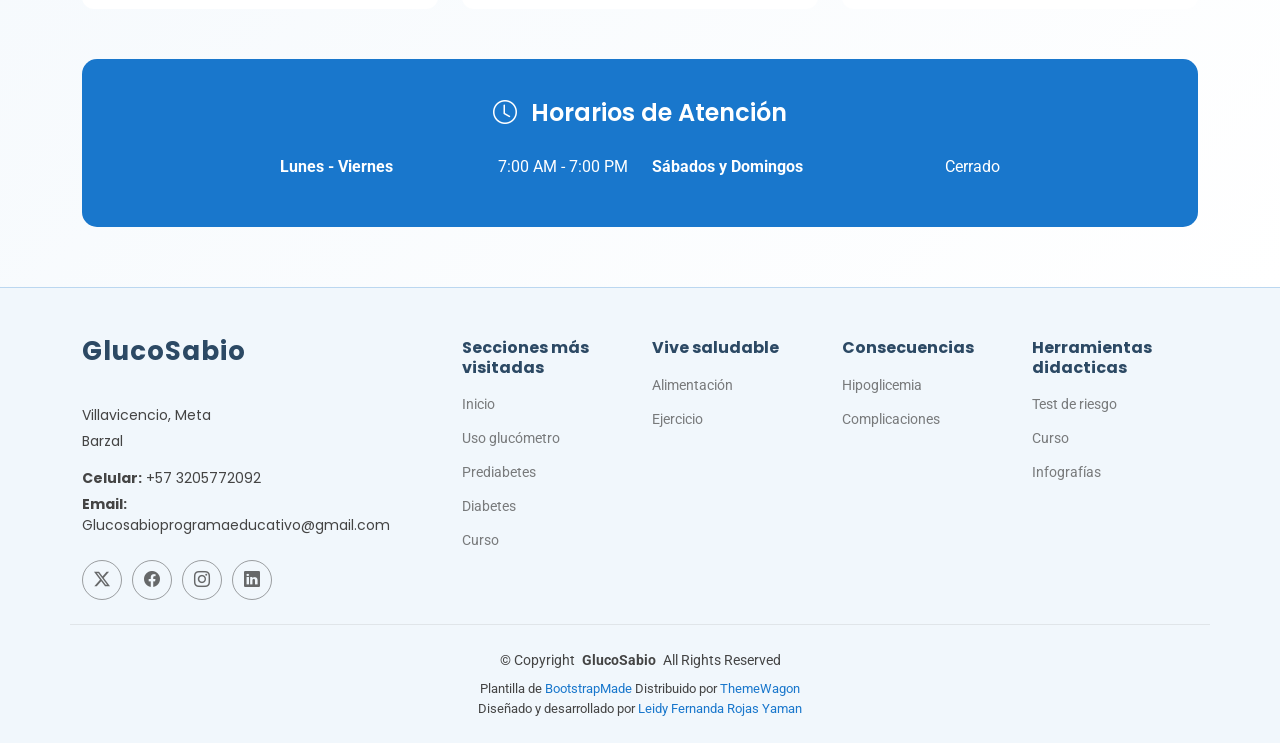
==== commit fa4367fe: "feat: se agrega opción leer más y redireccionamientos" ====
--- a/index.html
+++ b/index.html
@@ -569,11 +569,15 @@
             <div class="icon alimentacion-icon">
               <i class="fas fa-apple-alt"></i>
             </div>
-            <a href="#" data-bs-toggle="modal" data-bs-target="#alimentacionModal" class="stretched-link">
-              <h3>Alimentación</h3>
-            </a>
+
+            <h3>Alimentación</h3>
+
             <p>Una dieta equilibrada y planificada es fundamental para controlar los niveles de glucosa y mantener un
               peso saludable. Aprende sobre alimentos recomendados y porciones adecuadas.</p>
+            <a class="d-none d-sm-block"
+              href="https://www.cdc.gov/diabetes/spanish/pdfs/resources/spanish-tasty-recipe-508.pdf" target="_blank"
+              rel="noopener noreferrer">Leer más</a>
+
           </div>
 
           <div class="service-item fade-in-up" data-aos="fade-up" data-aos-delay="200" tabindex="0" role="button"
@@ -581,11 +585,11 @@
             <div class="icon ejercicio-icon">
               <i class="fas fa-running"></i>
             </div>
-            <a href="#" data-bs-toggle="modal" data-bs-target="#ejercicioModal" class="stretched-link">
-              <h3>Ejercicio</h3>
-            </a>
+            <h3>Ejercicio</h3>
             <p>La actividad física regular ayuda a mejorar la sensibilidad a la insulina y el control glucémico.
               Descubre rutinas adaptadas a tus necesidades y condición física.</p>
+            <a class="d-none d-sm-block" href="https://diabetes.org/es/salud-bienestar/fitness" target="_blank"
+              rel="noopener noreferrer">Leer más</a>
           </div>
         </div>
       </div>
@@ -737,6 +741,10 @@
                       accidentes cerebrovasculares. El exceso de glucosa daña las arterias, favoreciendo la acumulación
                       de grasa en sus paredes. El control de la presión arterial, el colesterol y el azúcar es esencial
                       para prevenir complicaciones cardiovasculares.</p>
+                    <a class="d-none d-sm-block"
+                      href="https://idf.org/es/about-diabetes/diabetes-complications/cardiovascular-disease/"
+                      target="_blank" rel="noopener noreferrer">Leer más</a>
+
                   </div>
                   <div class="col-lg-4 text-center order-1 order-lg-2">
                     <img src="assets/img/complications/COMPLICACIONES_ENFERMEDADCARDIOVASCULAR.jpg" alt=""
@@ -752,6 +760,8 @@
                       causando retinopatía diabética. Esta afección puede provocar visión borrosa, pérdida parcial o
                       incluso ceguera. Un seguimiento oftalmológico regular ayuda a detectar y tratar a tiempo cualquier
                       alteración visual asociada a la diabetes.</p>
+                    <a class="d-none d-sm-block" href="https://idf.org/es/about-diabetes/diabetes-complications/eyes/"
+                      target="_blank" rel="noopener noreferrer">Leer más</a>
                   </div>
                   <div class="col-lg-4 text-center order-1 order-lg-2">
                     <img src="assets/img/complications/COMPLICACIONES_ENFERMEDADES-OCULARES.jpg" alt=""
@@ -768,6 +778,9 @@
                       filtrar desechos. Esto ocurre cuando los niveles altos de glucosa dañan lentamente los vasos
                       sanguíneos renales. La detección precoz y un buen control metabólico pueden evitar su progresión
                       hacia la insuficiencia renal.</p>
+                    <a class="d-none d-sm-block"
+                      href="https://idf.org/es/about-diabetes/diabetes-complications/diabetes-and-the-kidneys/"
+                      target="_blank" rel="noopener noreferrer">Leer más</a>
                   </div>
                   <div class="col-lg-4 text-center order-1 order-lg-2">
                     <img src="assets/img/complications/COMPLICACIONES_ENFERMEDADRENAL.jpg" alt="" class="img-fluid">
@@ -782,6 +795,9 @@
                       los nervios, especialmente en las piernas y pies. Puede causar hormigueo, entumecimiento,
                       debilidad o dolor. El buen control de la diabetes es clave para prevenir y aliviar los síntomas de
                       esta complicación silenciosa pero seria.</p>
+                    <a class="d-none d-sm-block"
+                      href="https://idf.org/es/about-diabetes/diabetes-complications/nerve-health/" target="_blank"
+                      rel="noopener noreferrer">Leer más</a>
                   </div>
                   <div class="col-lg-4 text-center order-1 order-lg-2">
                     <img src="assets/img/complications/COMPLICACIONES_ENFERMEDADESNERVIOSAS.jpg" alt=""
@@ -798,6 +814,9 @@
                       aliento y pérdida de dientes. El exceso de glucosa favorece el crecimiento bacteriano y dificulta
                       la cicatrización. Mantener una buena higiene oral y visitar al odontólogo con regularidad es
                       fundamental.</p>
+                    <a class="d-none d-sm-block"
+                      href="https://idf.org/es/about-diabetes/diabetes-complications/diabetes-and-oral-health/"
+                      target="_blank" rel="noopener noreferrer">Leer más</a>
                   </div>
                   <div class="col-lg-4 text-center order-1 order-lg-2">
                     <img src="assets/img/complications/COMPLICACIONES_COMPLICACIONESORALES.jpg" alt=""
@@ -814,6 +833,9 @@
                       dificulta la cicatrización de heridas. Las lesiones menores pueden empeorar sin que la persona lo
                       note, llevando a infecciones graves e incluso amputaciones. El cuidado diario de los pies es
                       esencial para prevenirlo.</p>
+                    <a class="d-none d-sm-block"
+                      href="https://diabetes.org/es/sobre-la-diabetes/complicaciones/complicaciones-en-el-pie"
+                      target="_blank" rel="noopener noreferrer">Leer más</a>
                   </div>
                   <div class="col-lg-4 text-center order-1 order-lg-2">
                     <img src="assets/img/complications/COMPLICACIONES_PIEDIABÉTICO.png" alt="" class="img-fluid">
@@ -1199,8 +1221,7 @@
                 <div class="swiper-slide">
                   <div class="testimonial-item">
                     <div class="d-flex">
-                      <img src="assets/img/testimonials/avatar-female.png" class="testimonial-img flex-shrink-0"
-                        alt="">
+                      <img src="assets/img/testimonials/avatar-female.png" class="testimonial-img flex-shrink-0" alt="">
                       <div>
                         <h3>Marta G</h3>
                         <h4>62 años</h4>
@@ -1223,8 +1244,7 @@
                 <div class="swiper-slide">
                   <div class="testimonial-item">
                     <div class="d-flex">
-                      <img src="assets/img/testimonials/avatar-female.png" class="testimonial-img flex-shrink-0"
-                        alt="">
+                      <img src="assets/img/testimonials/avatar-female.png" class="testimonial-img flex-shrink-0" alt="">
                       <div>
                         <h3>Gloria Salas</h3>
                         <h4>54 años</h4>
@@ -1247,8 +1267,7 @@
                 <div class="swiper-slide">
                   <div class="testimonial-item">
                     <div class="d-flex">
-                      <img src="assets/img/testimonials/avatar-female.png" class="testimonial-img flex-shrink-0"
-                        alt="">
+                      <img src="assets/img/testimonials/avatar-female.png" class="testimonial-img flex-shrink-0" alt="">
                       <div>
                         <h3>Darly Vanessa</h3>
                         <h4>22 años</h4>
@@ -1271,8 +1290,7 @@
                 <div class="swiper-slide">
                   <div class="testimonial-item">
                     <div class="d-flex">
-                      <img src="assets/img/testimonials/avatar-male.png" class="testimonial-img flex-shrink-0"
-                        alt="">
+                      <img src="assets/img/testimonials/avatar-male.png" class="testimonial-img flex-shrink-0" alt="">
                       <div>
                         <h3>Antonio</h3>
                         <h4>38 años</h4>
@@ -1295,8 +1313,7 @@
                 <div class="swiper-slide">
                   <div class="testimonial-item">
                     <div class="d-flex">
-                      <img src="assets/img/testimonials/avatar-female.png" class="testimonial-img flex-shrink-0"
-                        alt="">
+                      <img src="assets/img/testimonials/avatar-female.png" class="testimonial-img flex-shrink-0" alt="">
                       <div>
                         <h3>Leidy Julieth</h3>
                         <h4>28 años</h4>
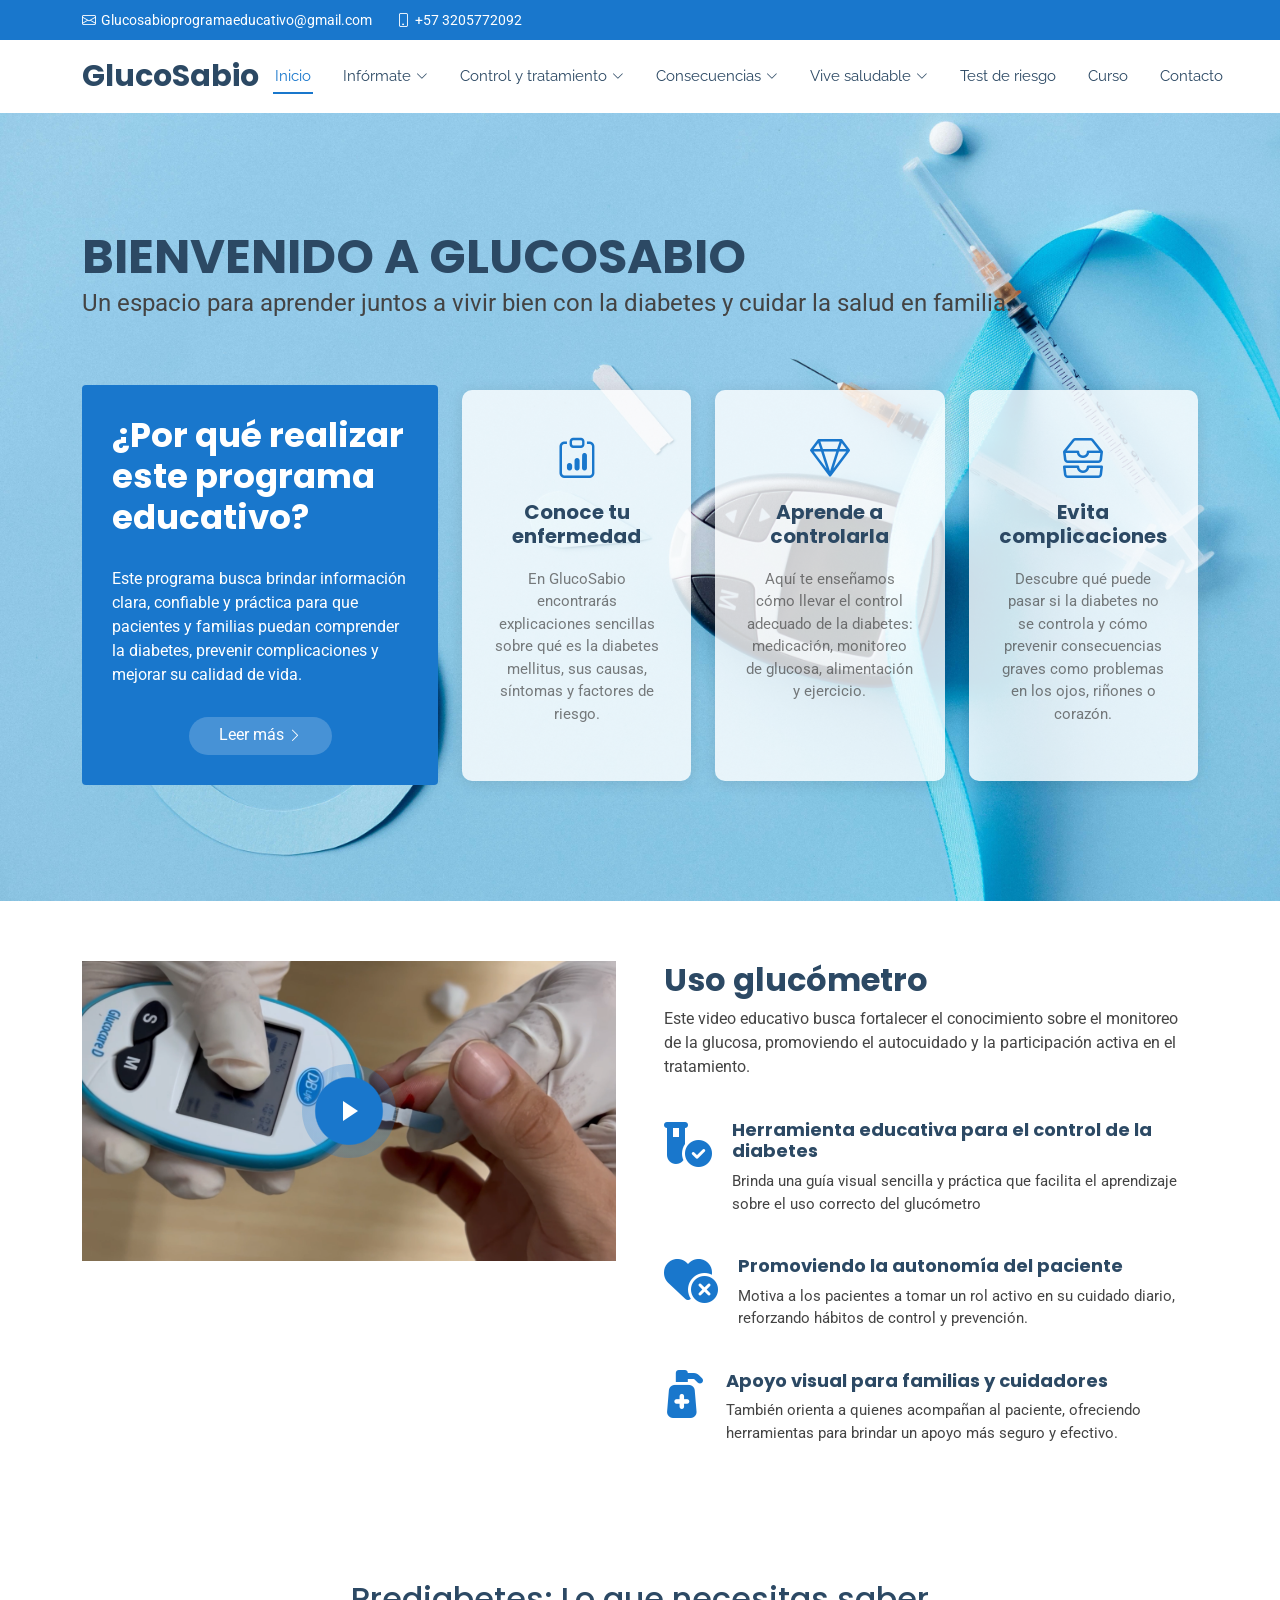
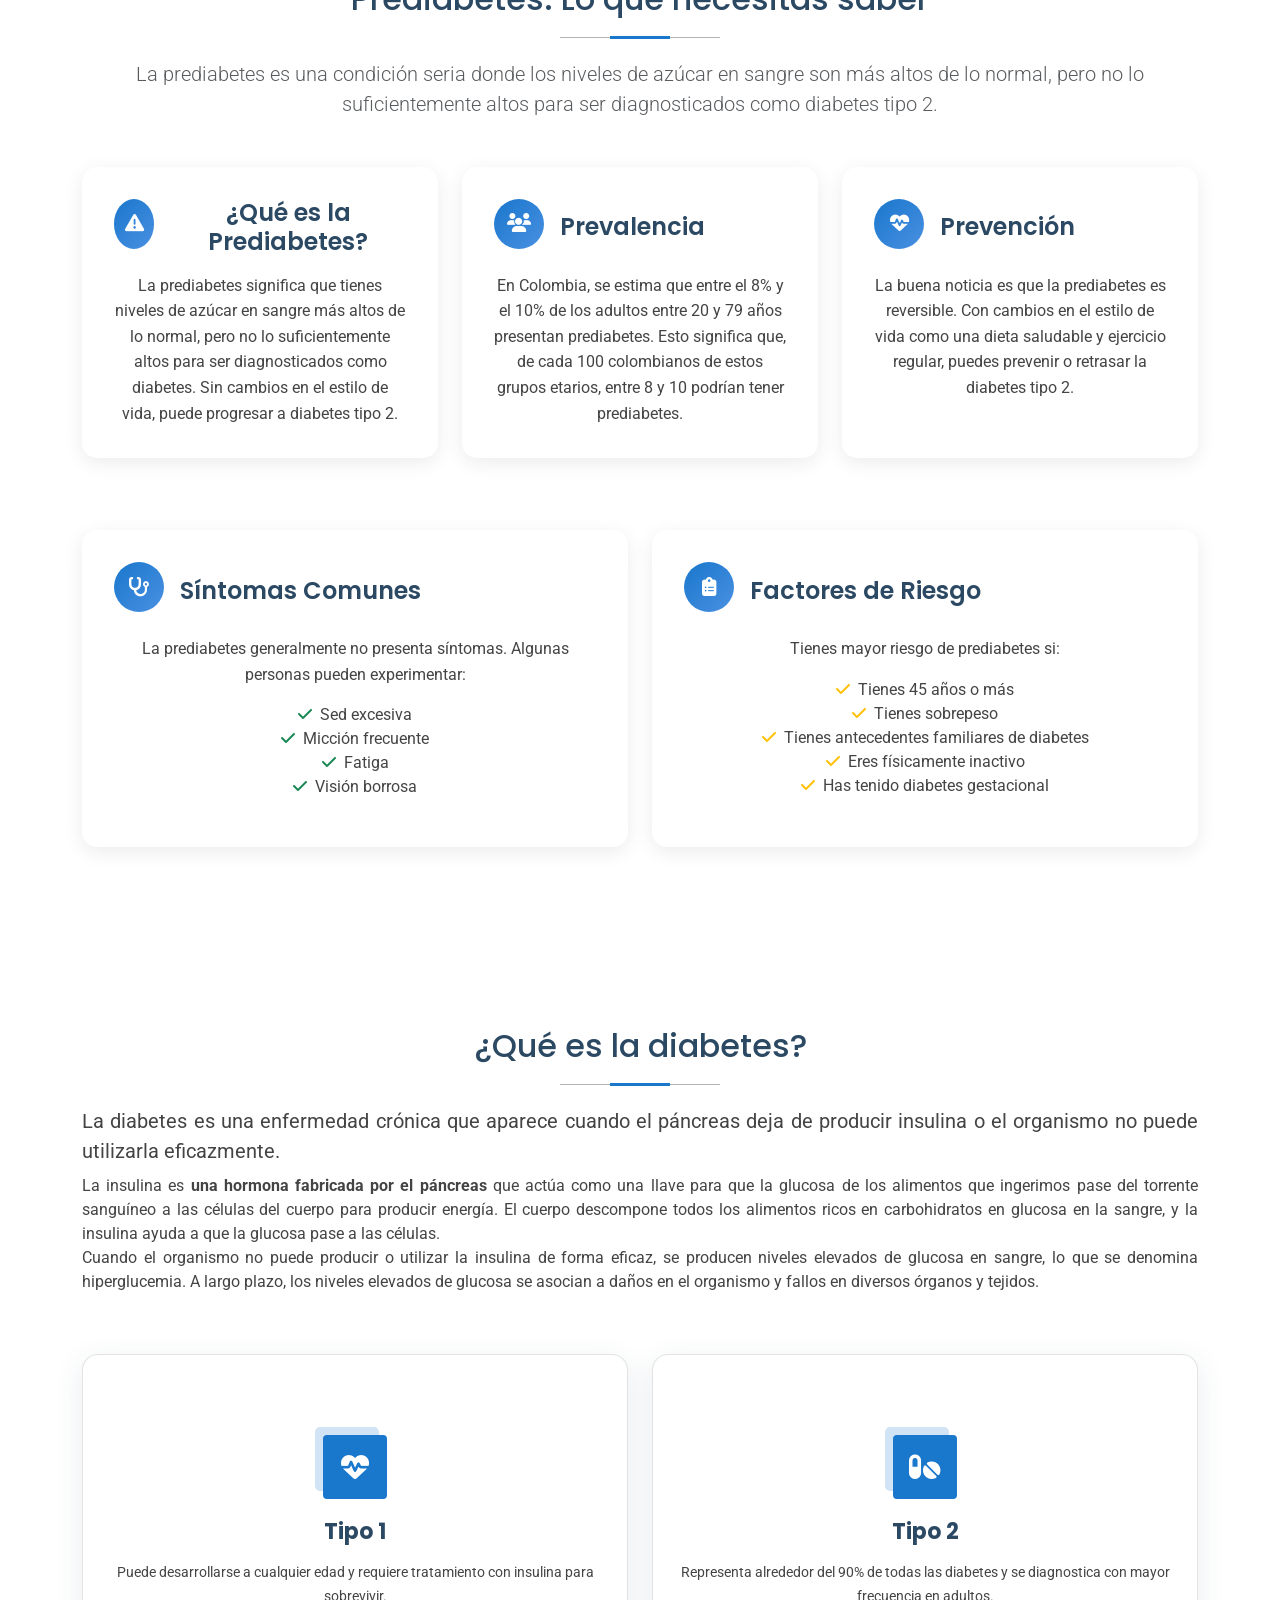
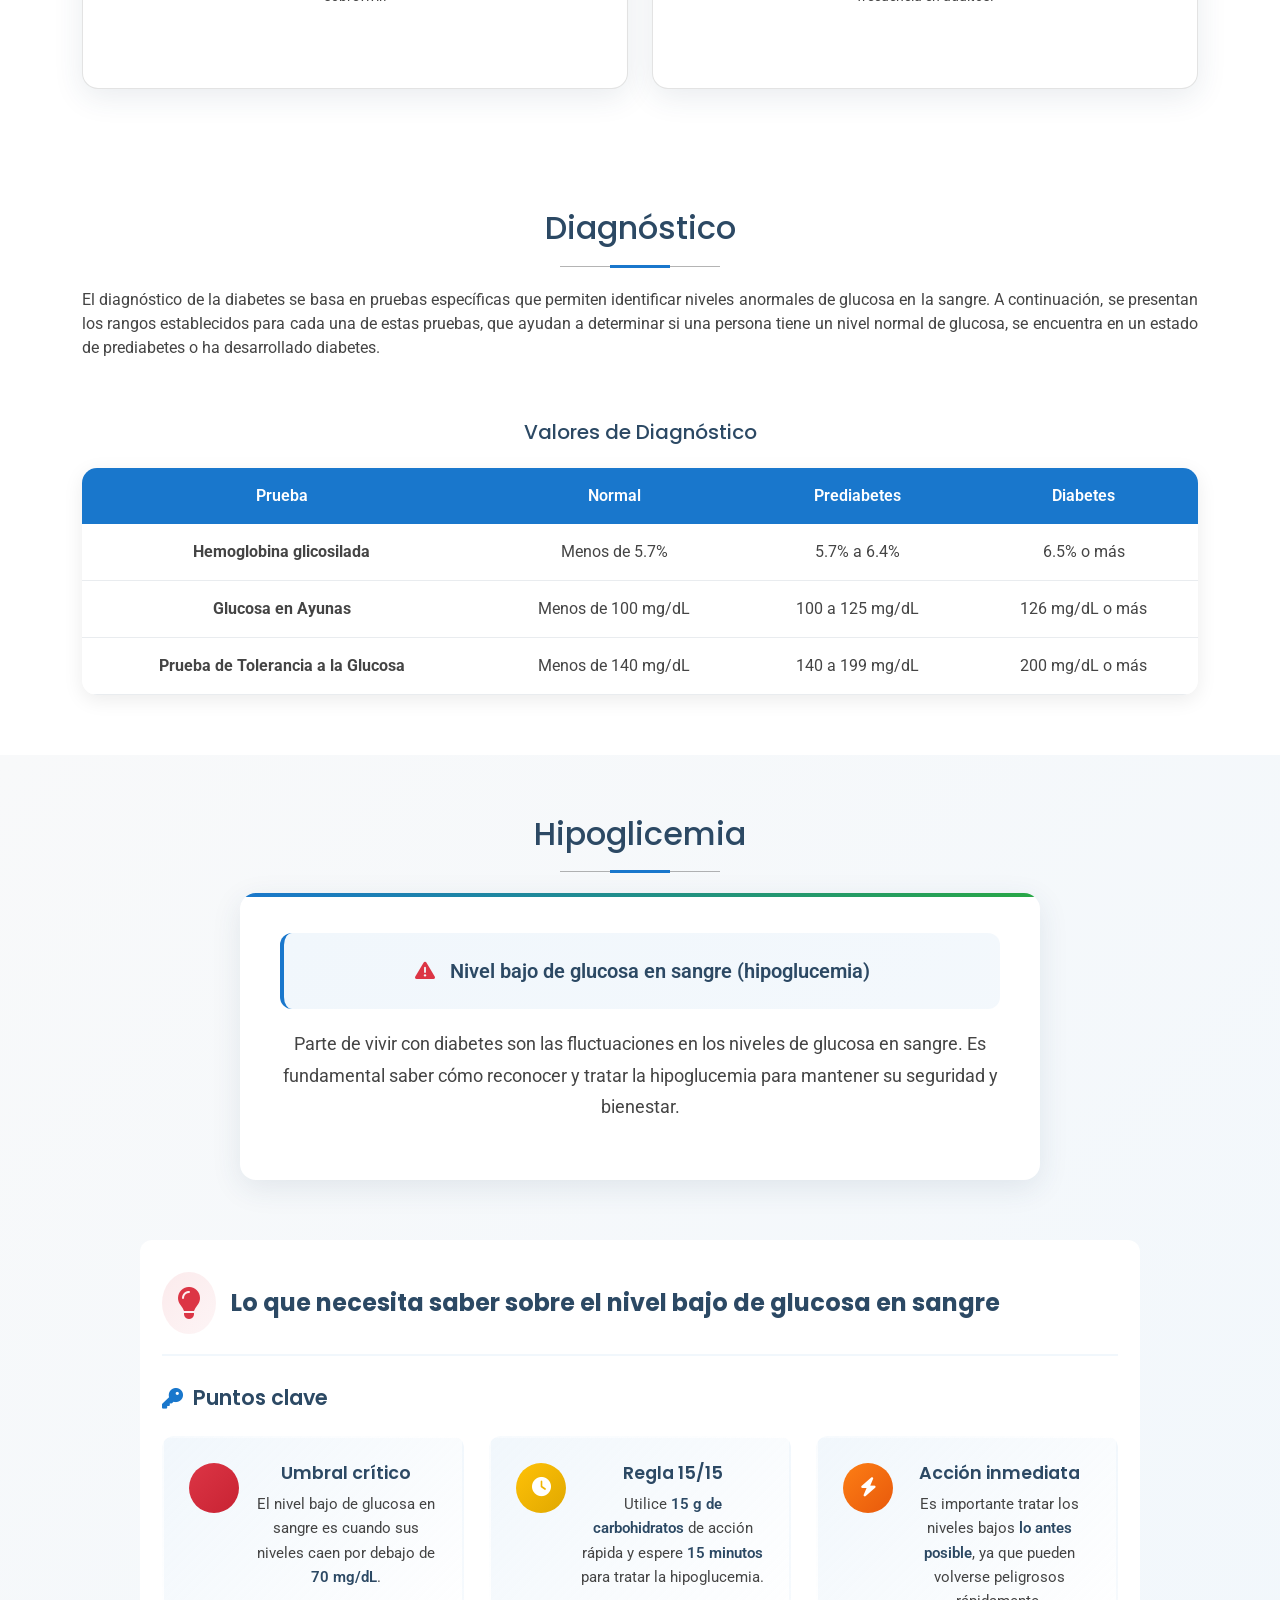
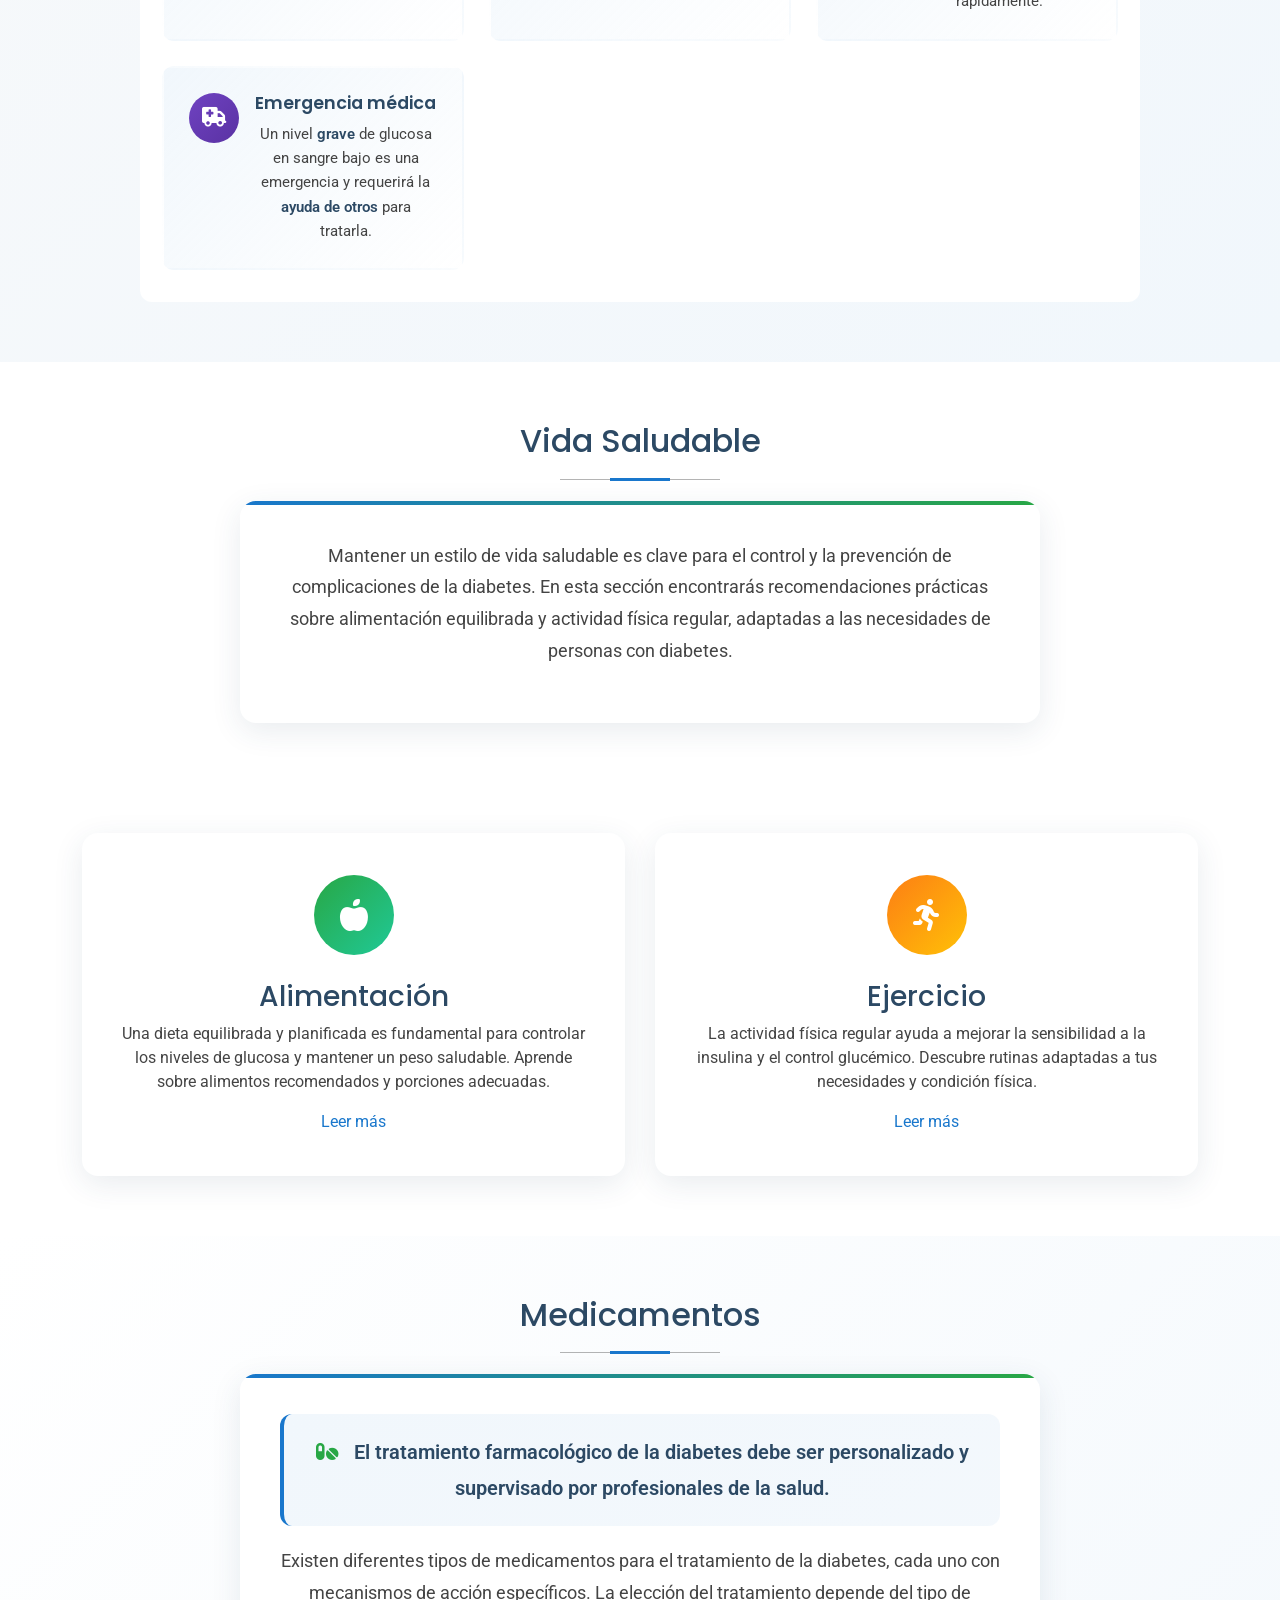
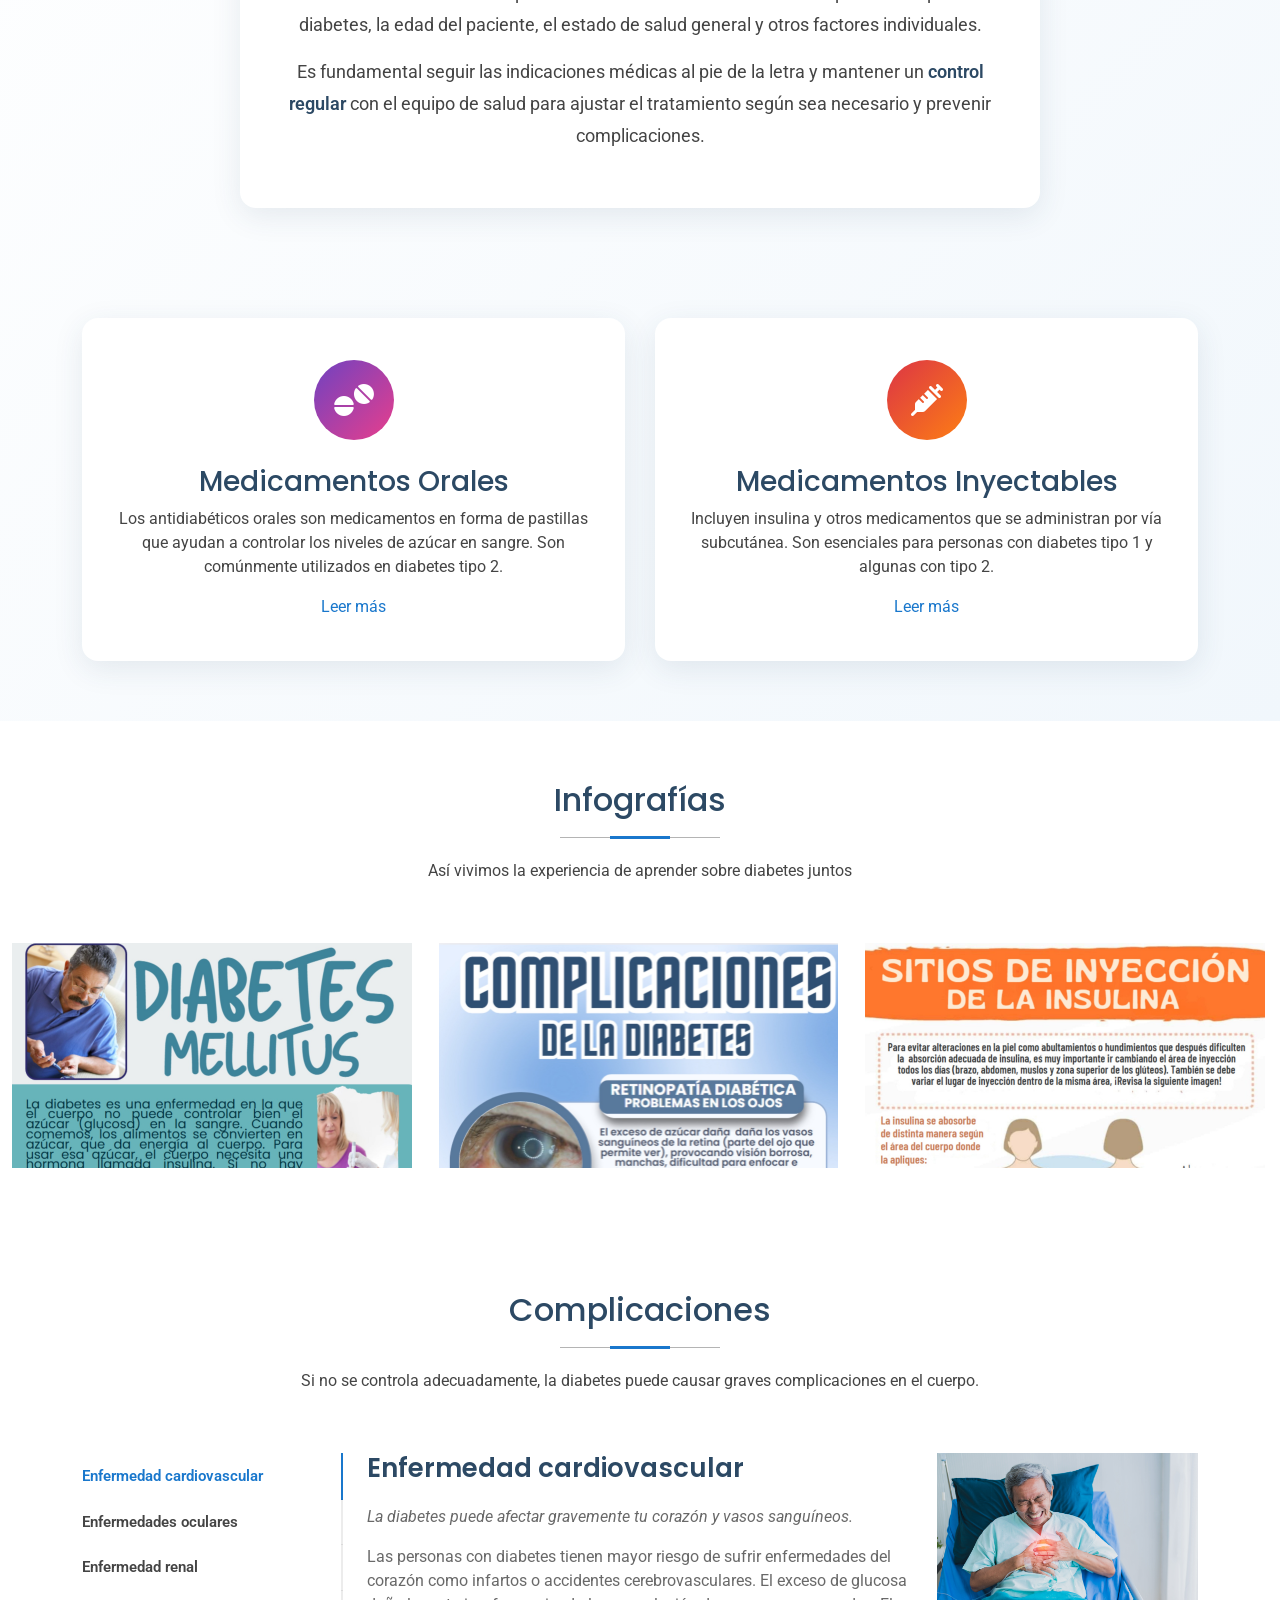
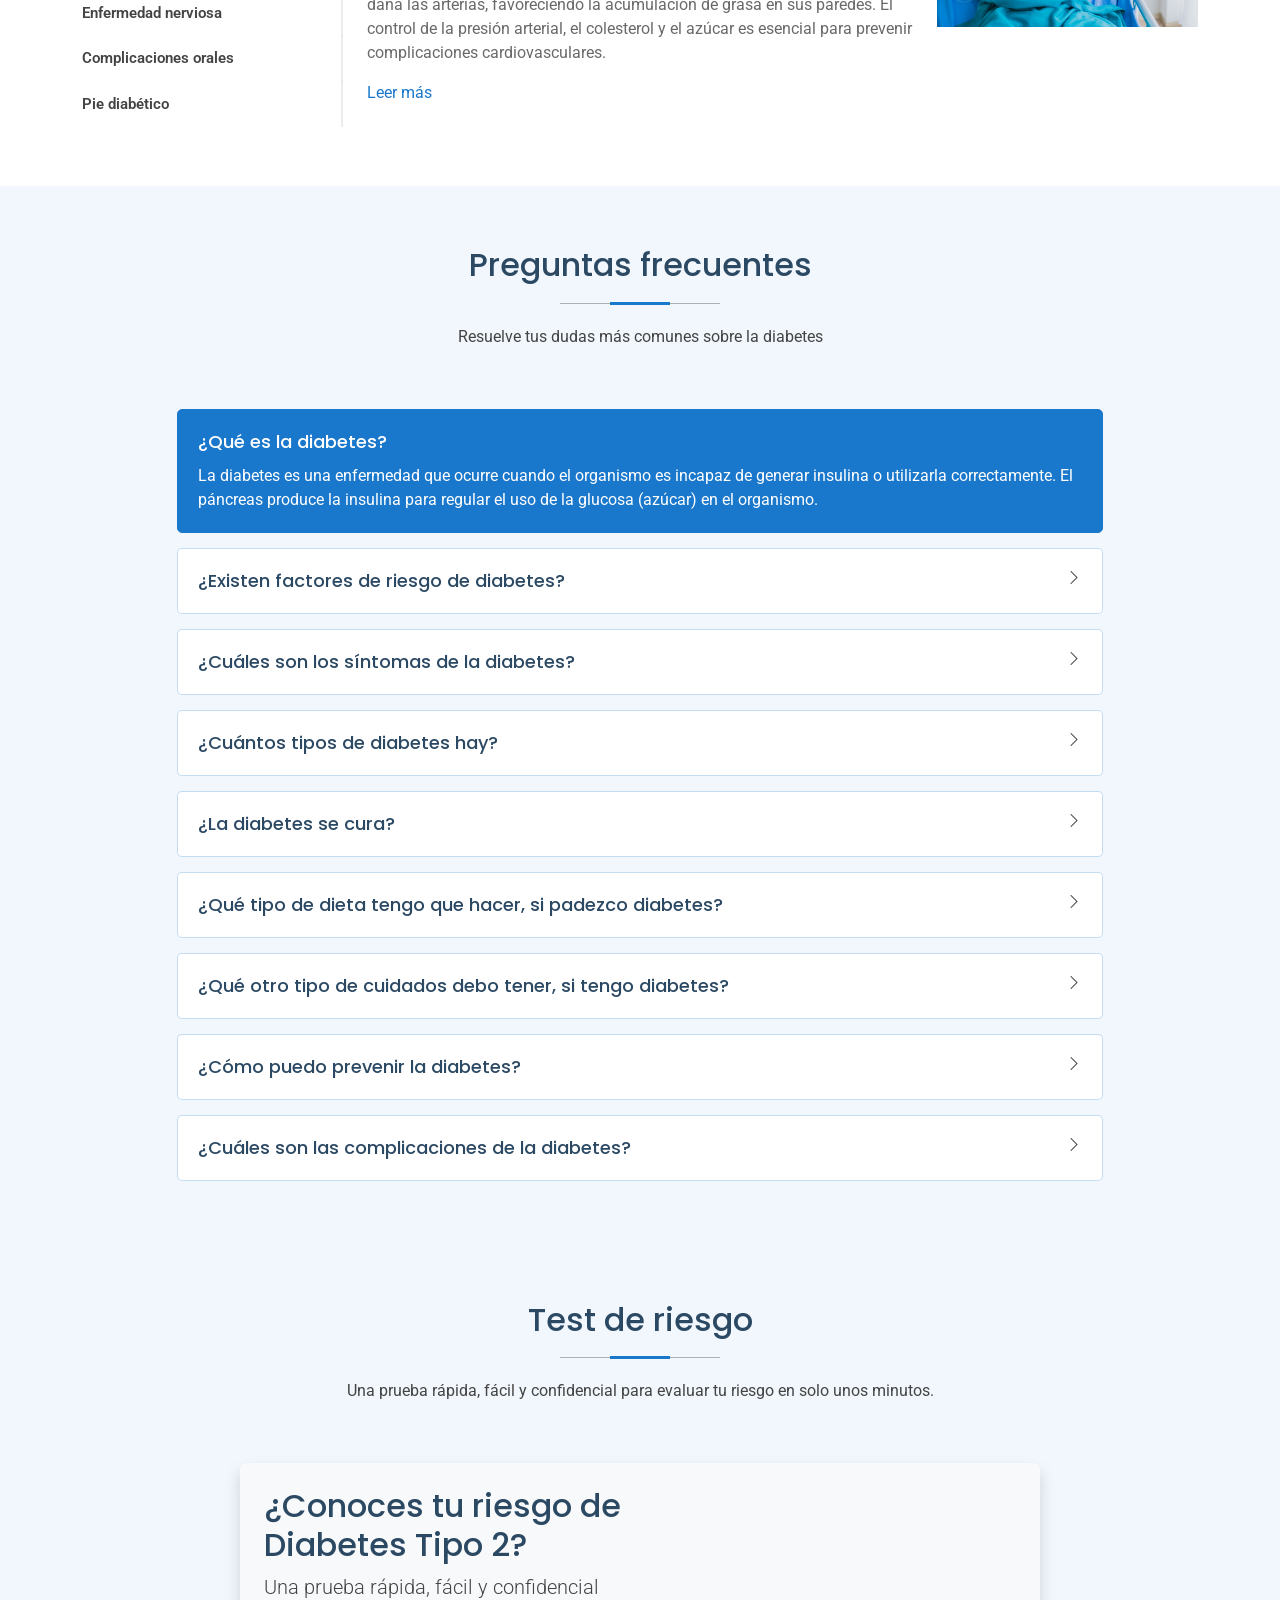
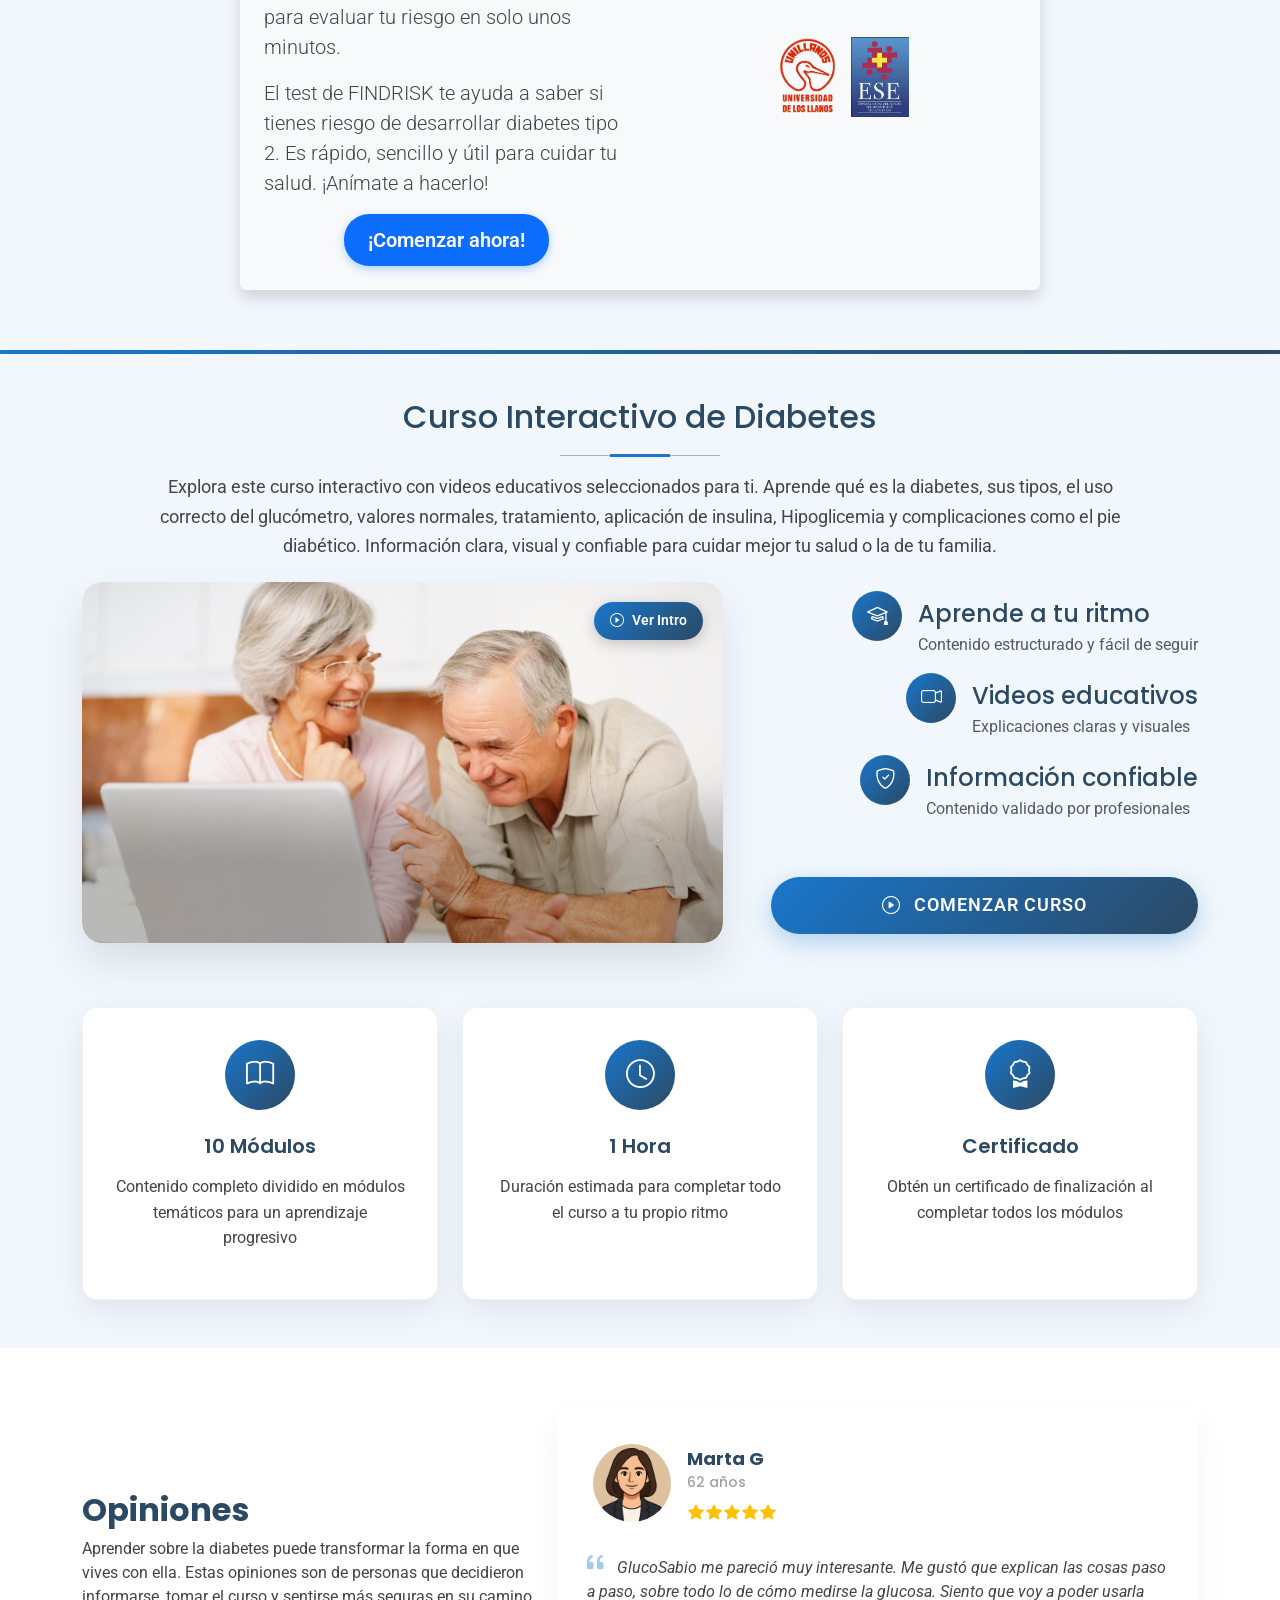
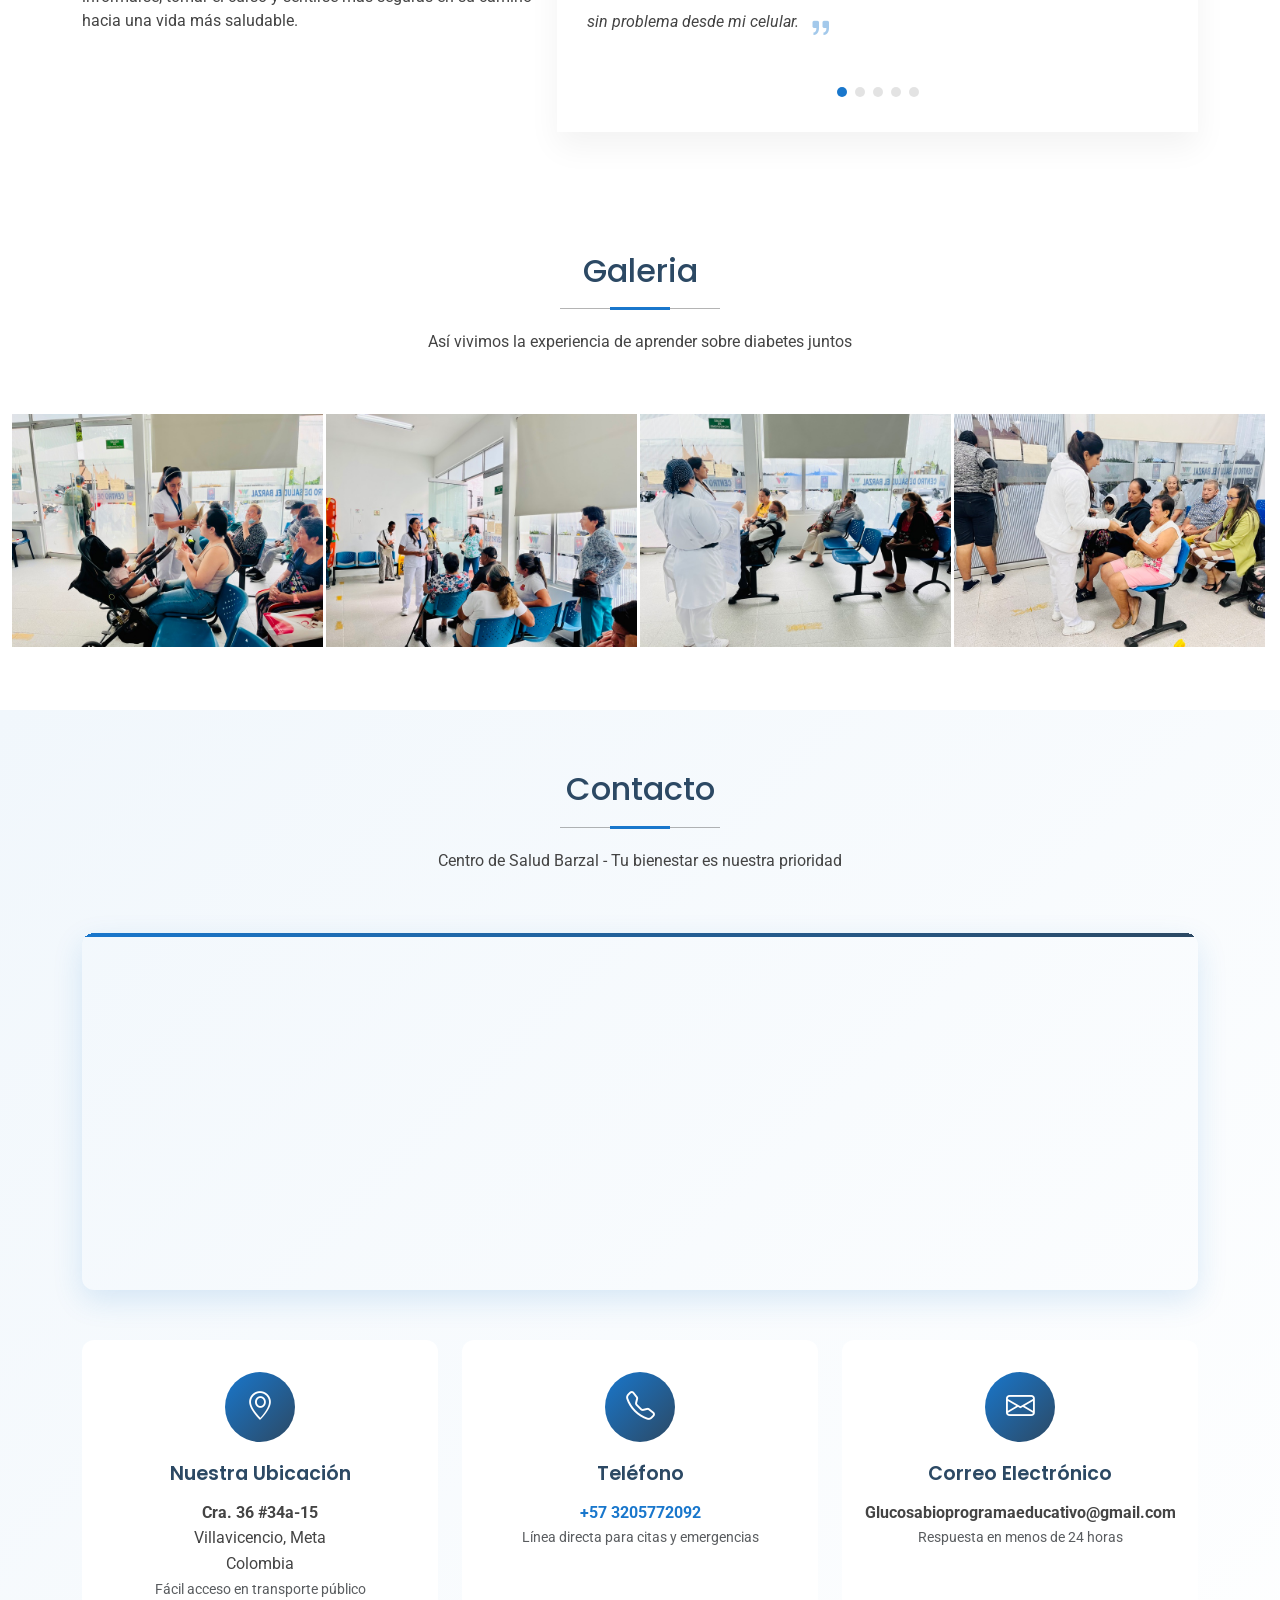
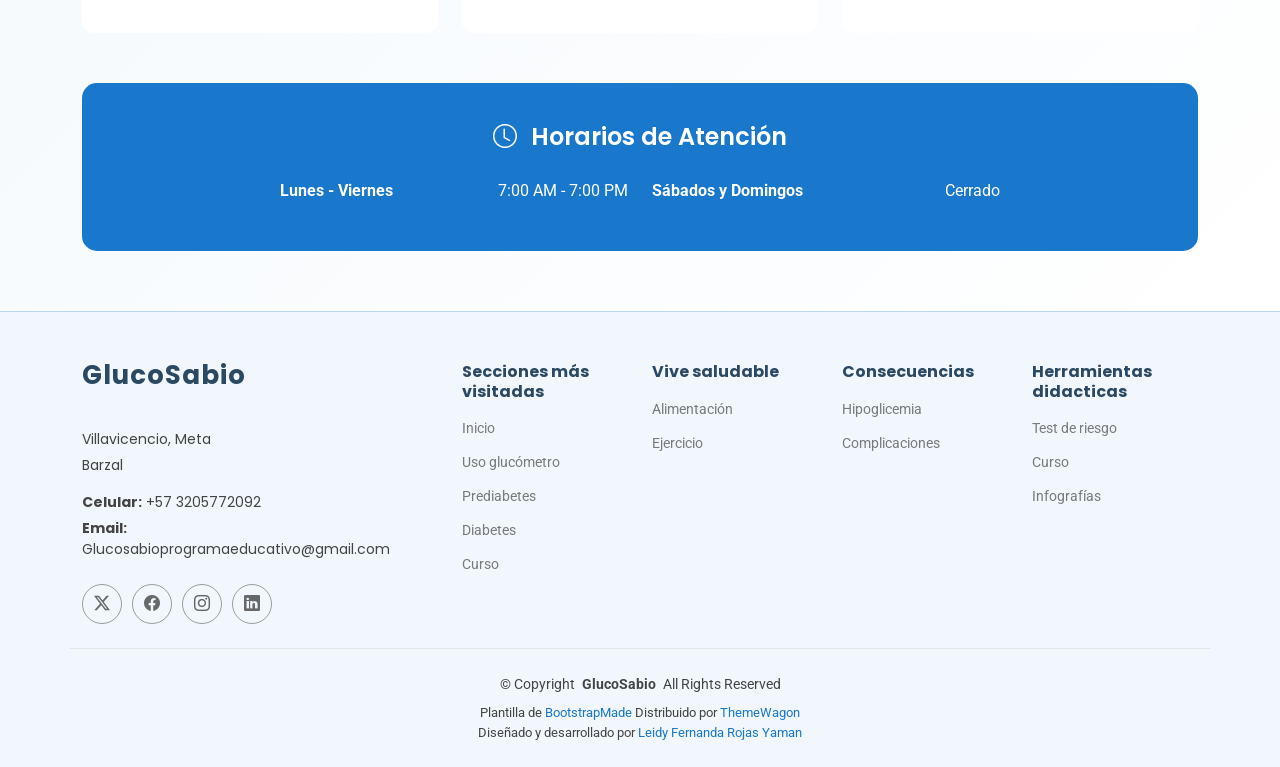
==== commit bc2ed38c: "feat: redireccionamiento medicamentos" ====
--- a/index.html
+++ b/index.html
@@ -626,11 +626,15 @@
             <div class="icon orales-icon">
               <i class="fas fa-tablets"></i>
             </div>
-            <a href="#" data-bs-toggle="modal" data-bs-target="#oralesModal" class="stretched-link">
-              <h3>Medicamentos Orales</h3>
-            </a>
+
+            <h3>Medicamentos Orales</h3>
+
             <p>Los antidiabéticos orales son medicamentos en forma de pastillas que ayudan a controlar los niveles de
               azúcar en sangre. Son comúnmente utilizados en diabetes tipo 2.</p>
+
+            <a class="d-none d-sm-block"
+              href="https://diabetes.org/es/salud-bienestar/medicamentos/medicamentos%20orales-otros-inyectables-para-la-diabetes"
+              target="_blank" rel="noopener noreferrer">Leer más</a>
           </div>
 
           <div class="service-item fade-in-up" data-aos="fade-up" data-aos-delay="200" tabindex="0" role="button"
@@ -643,6 +647,8 @@
             </a>
             <p>Incluyen insulina y otros medicamentos que se administran por vía subcutánea. Son esenciales para
               personas con diabetes tipo 1 y algunas con tipo 2.</p>
+            <a class="d-none d-sm-block" href="https://diabetes.org/es/salud-bienestar/tratamientos-medicamentos"
+              target="_blank" rel="noopener noreferrer">Leer más</a>
           </div>
         </div>
       </div>
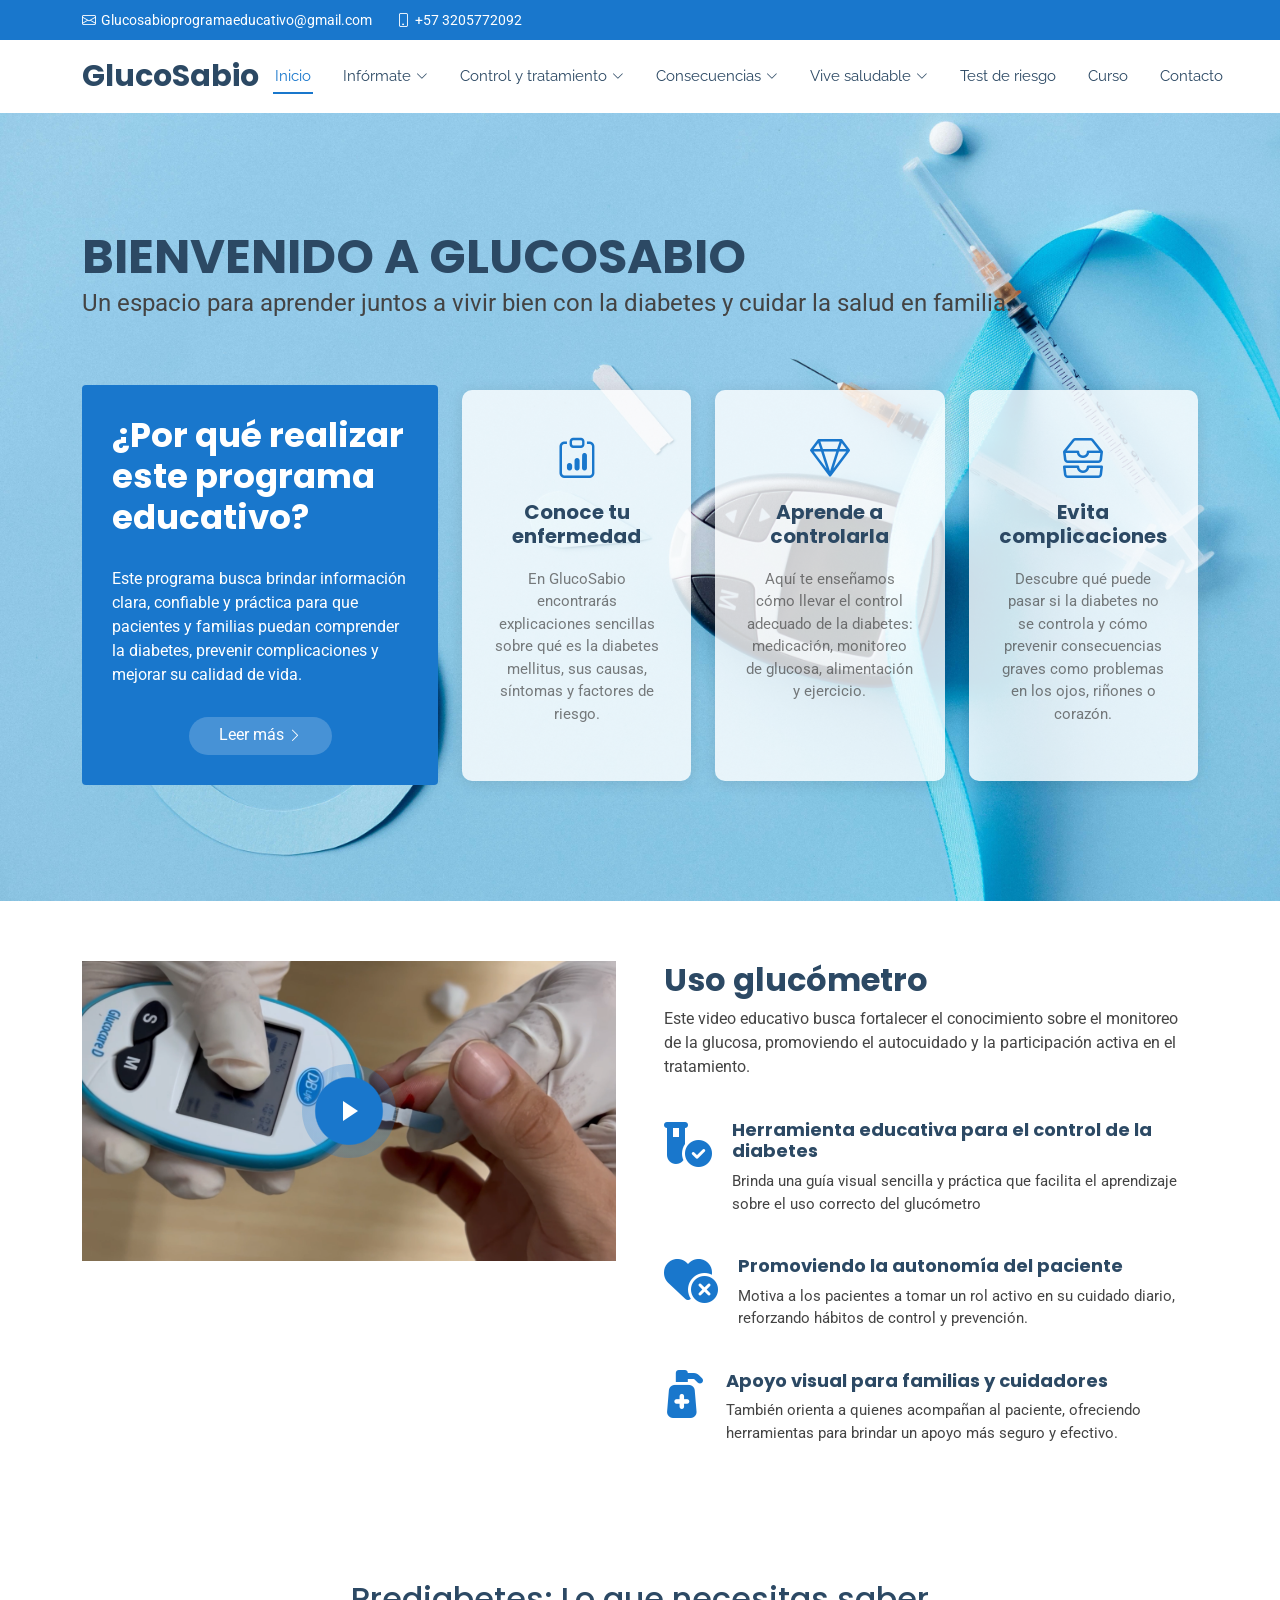
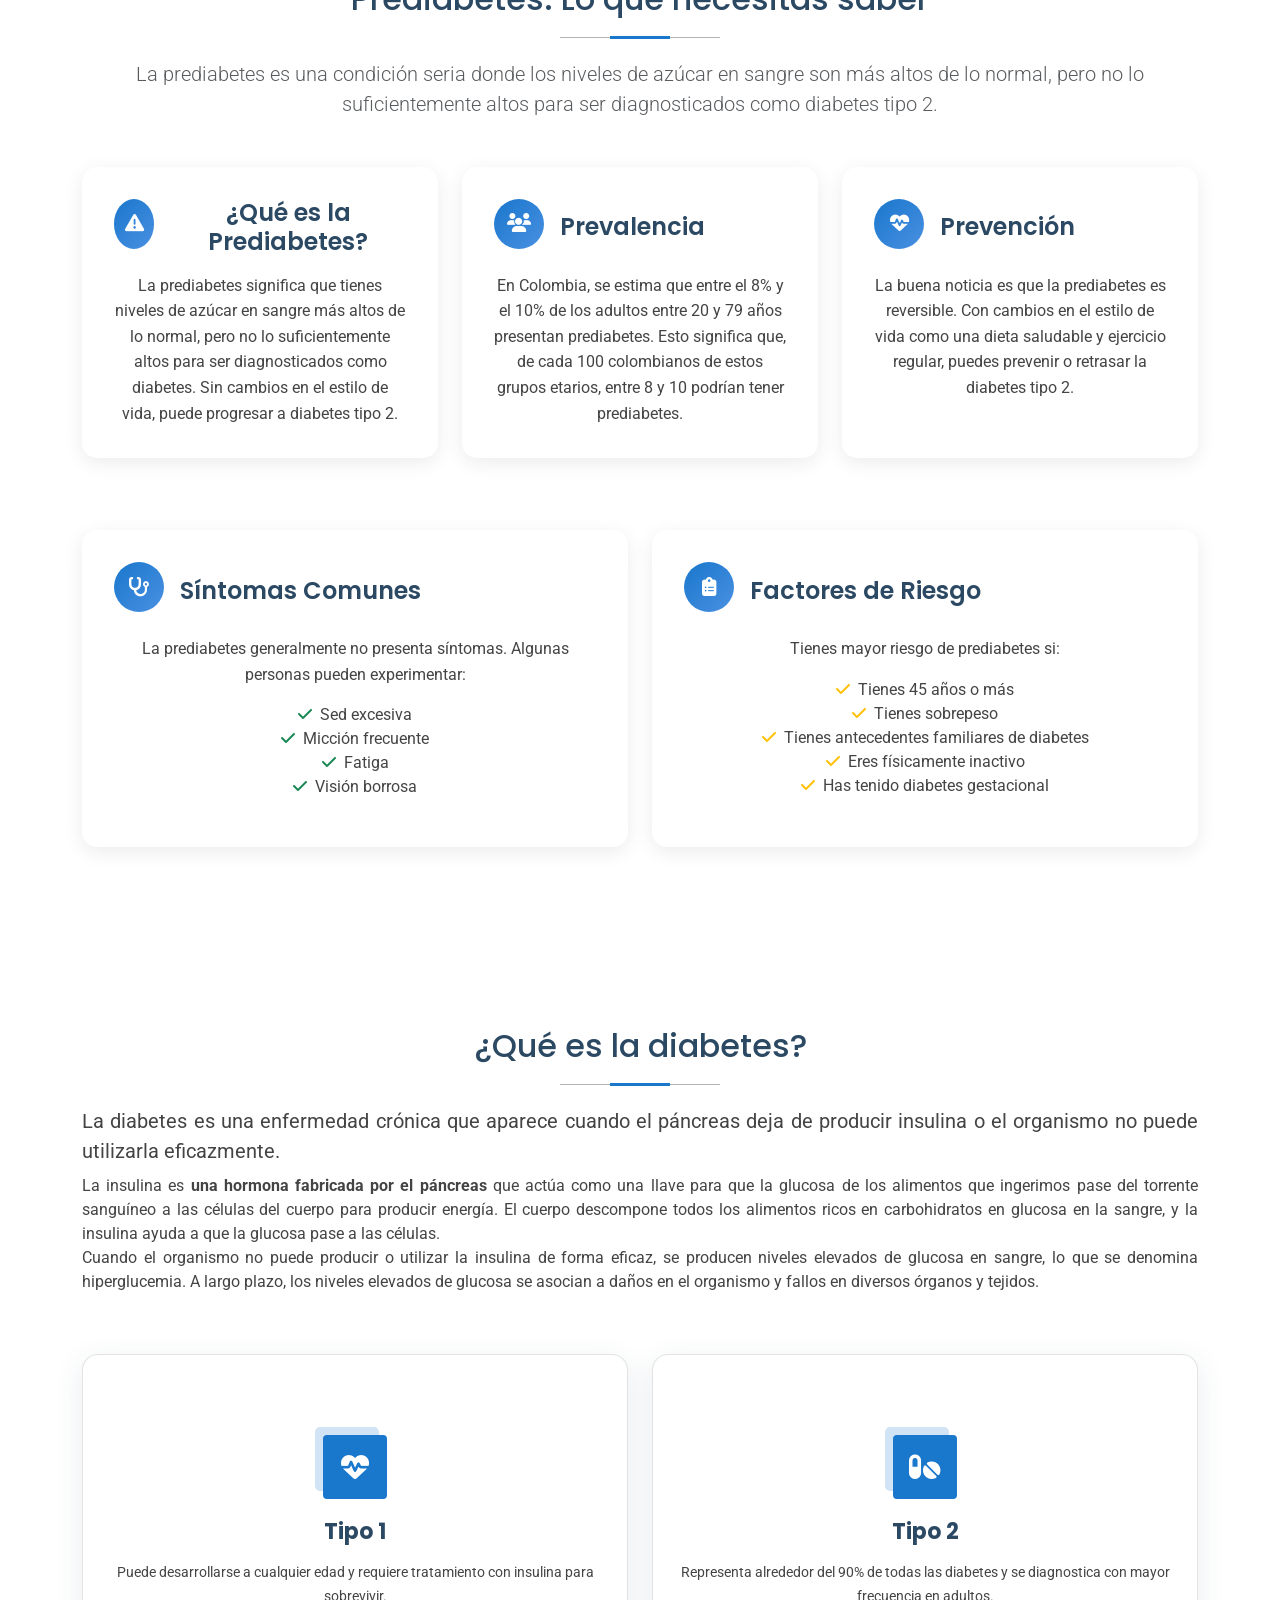
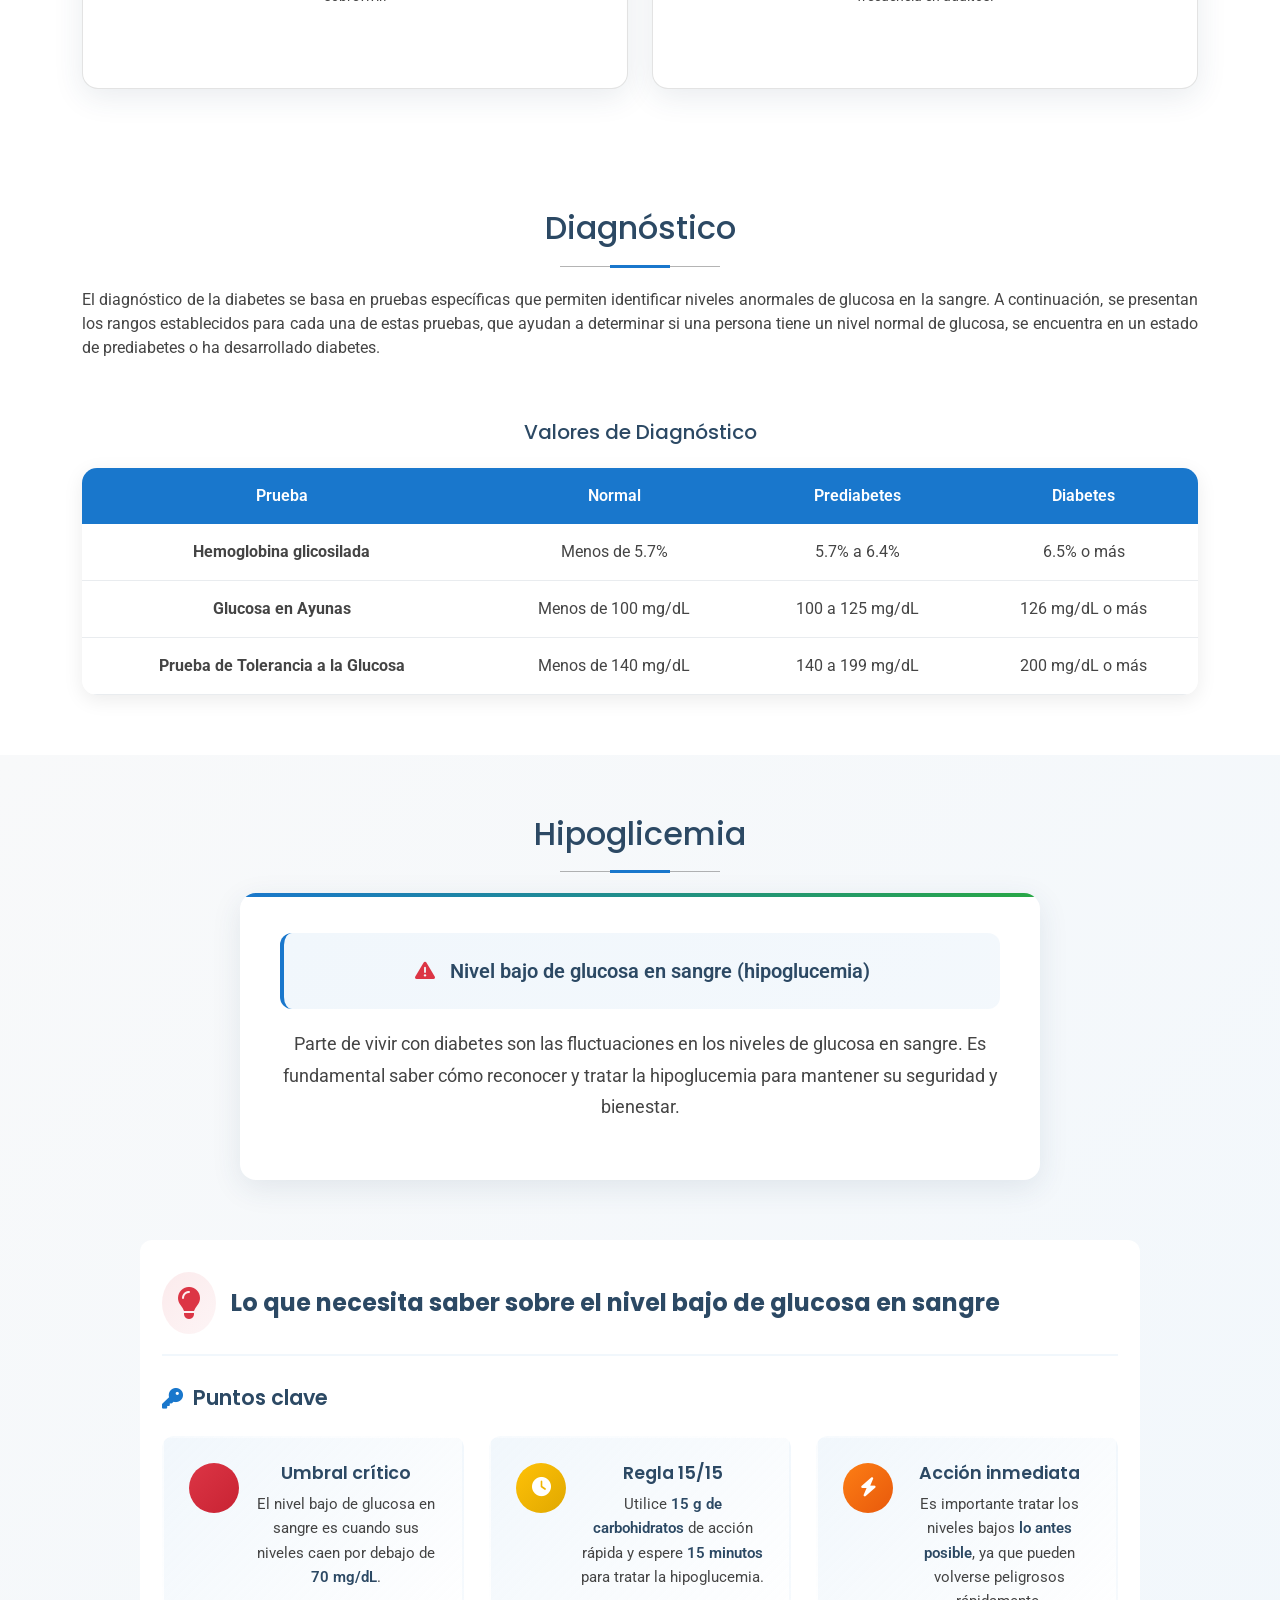
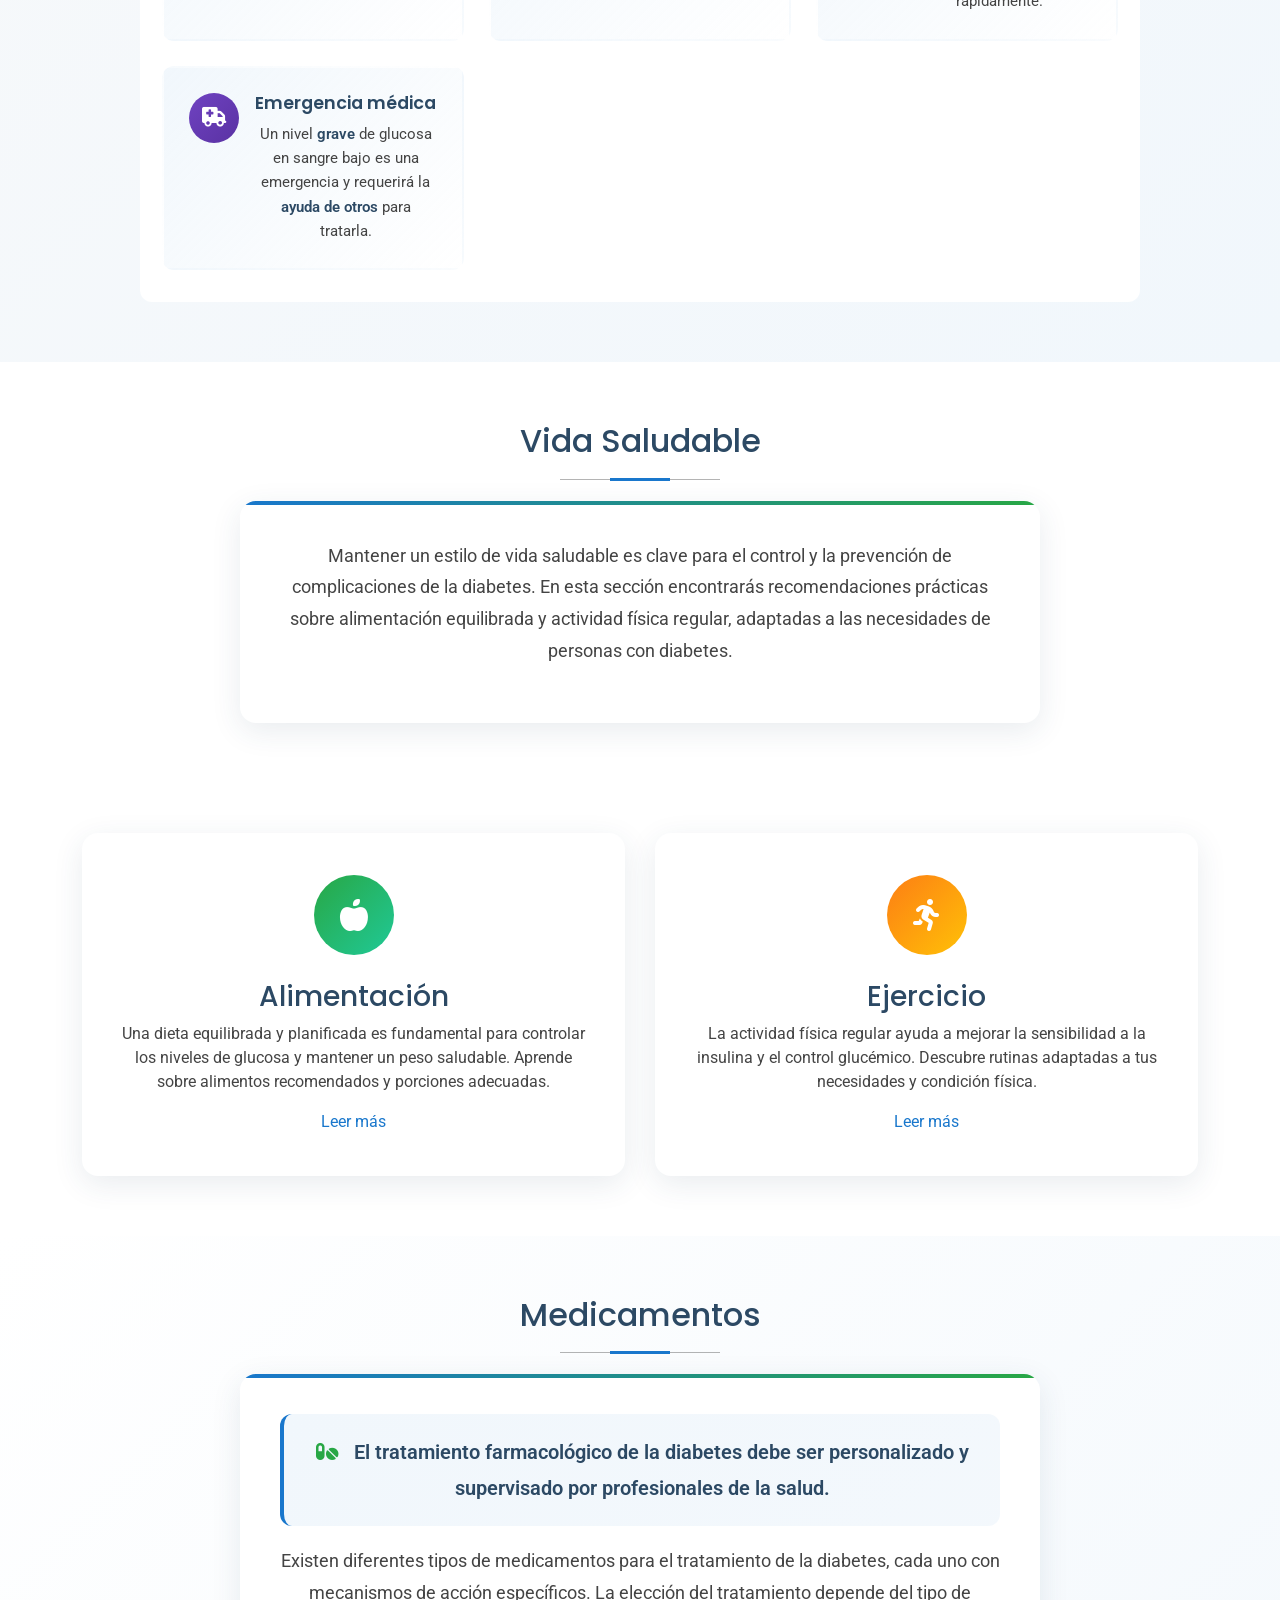
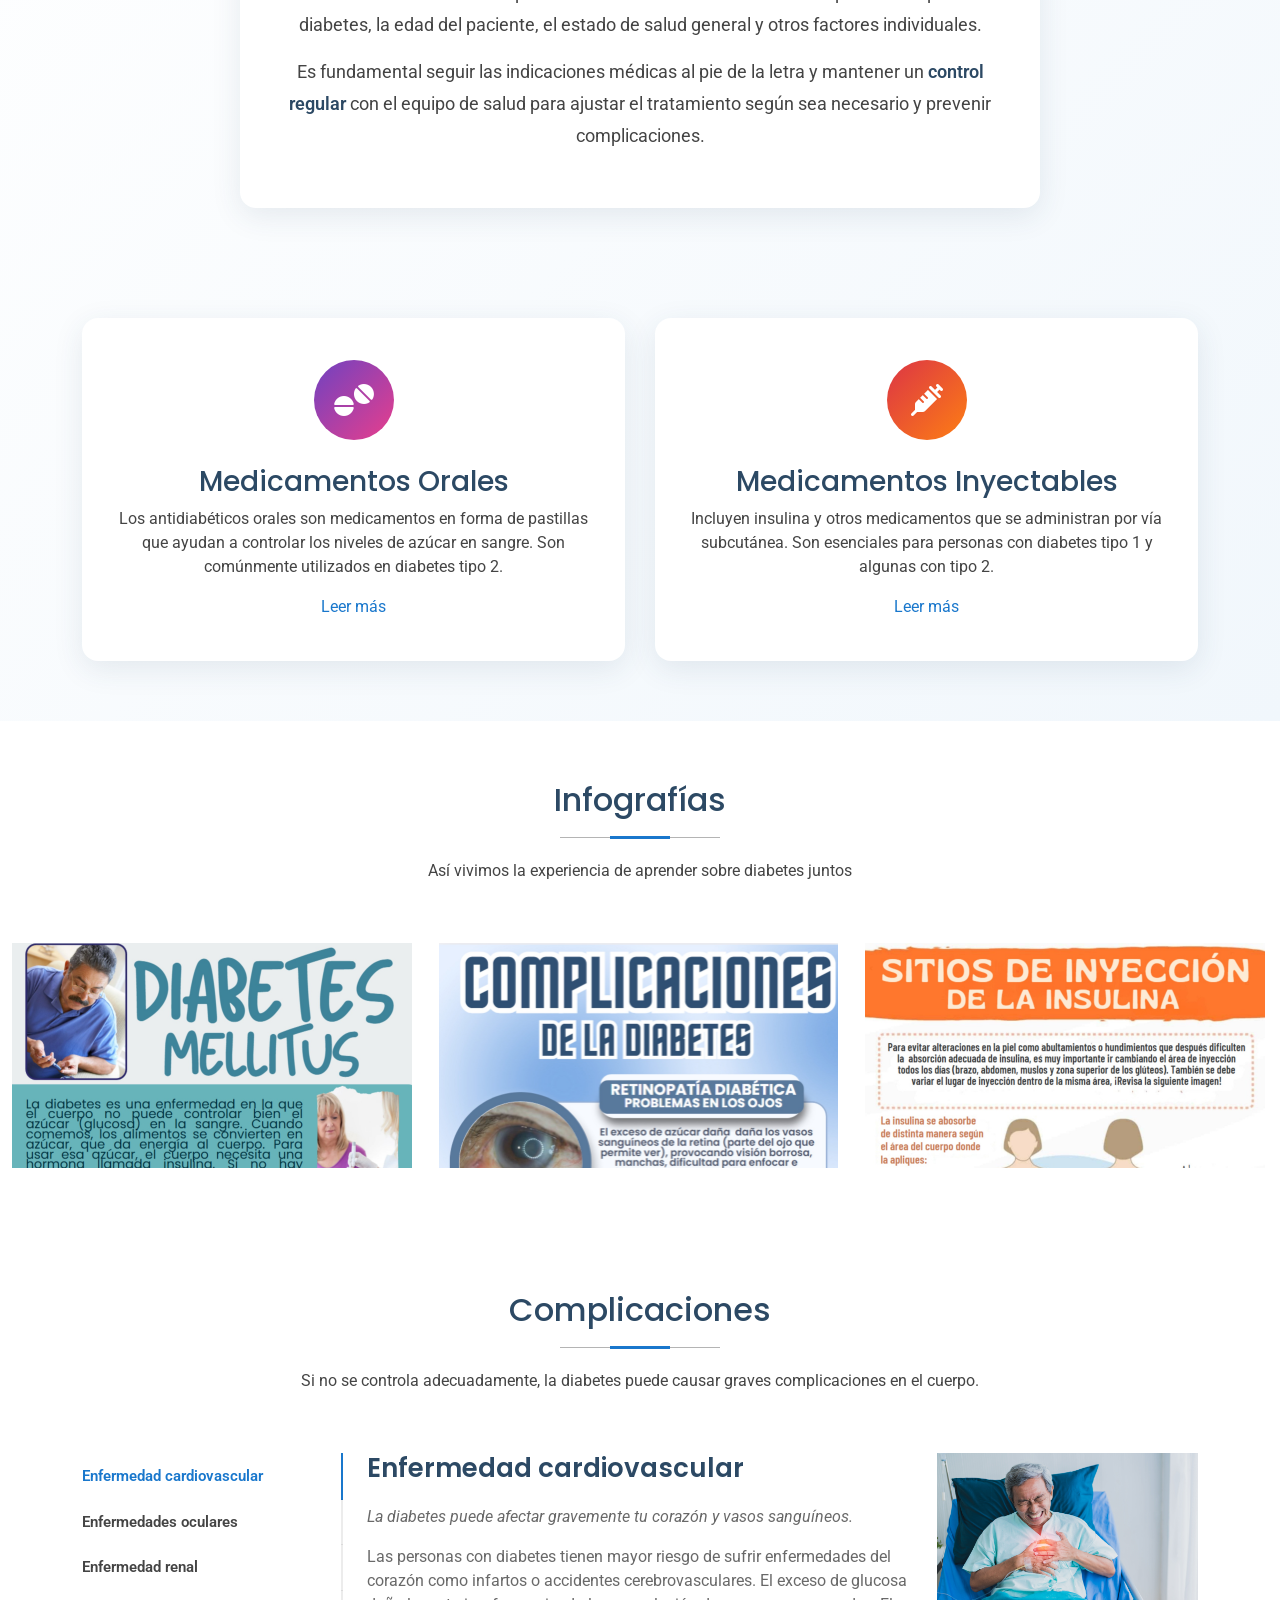
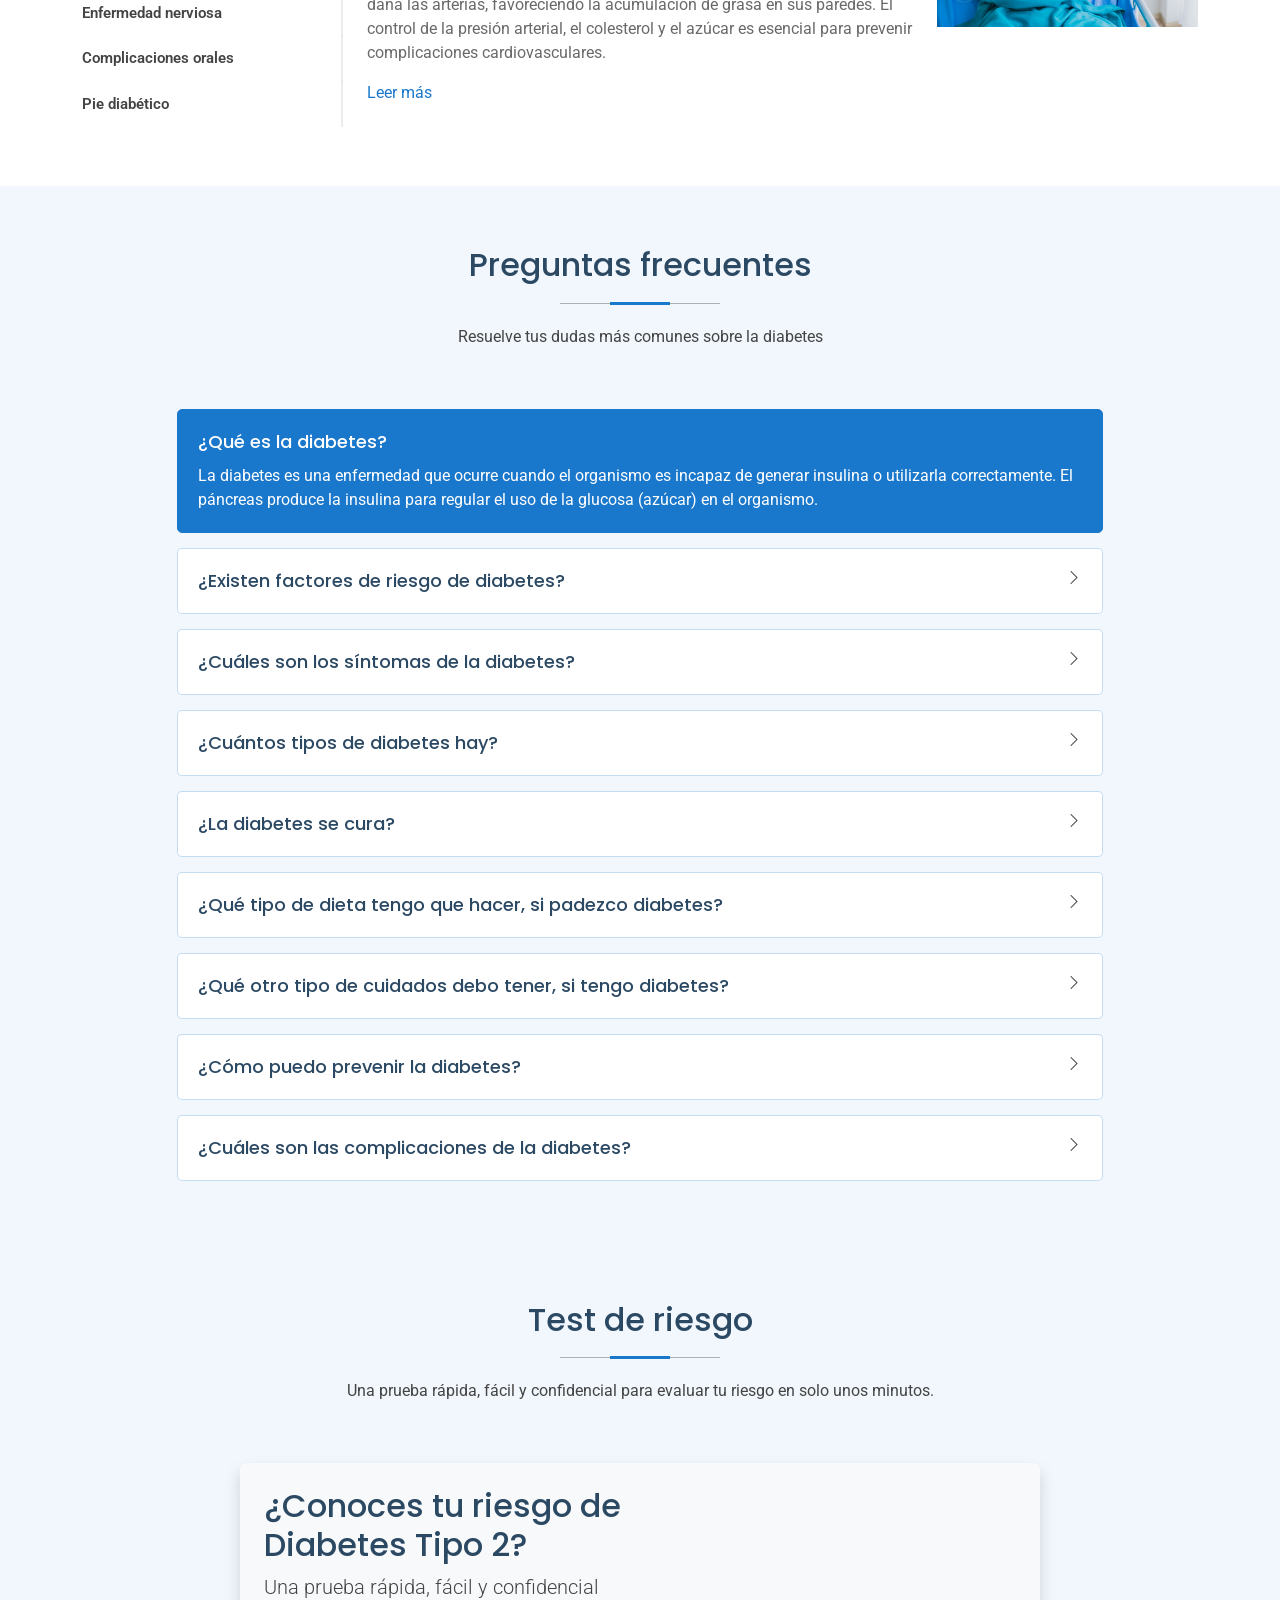
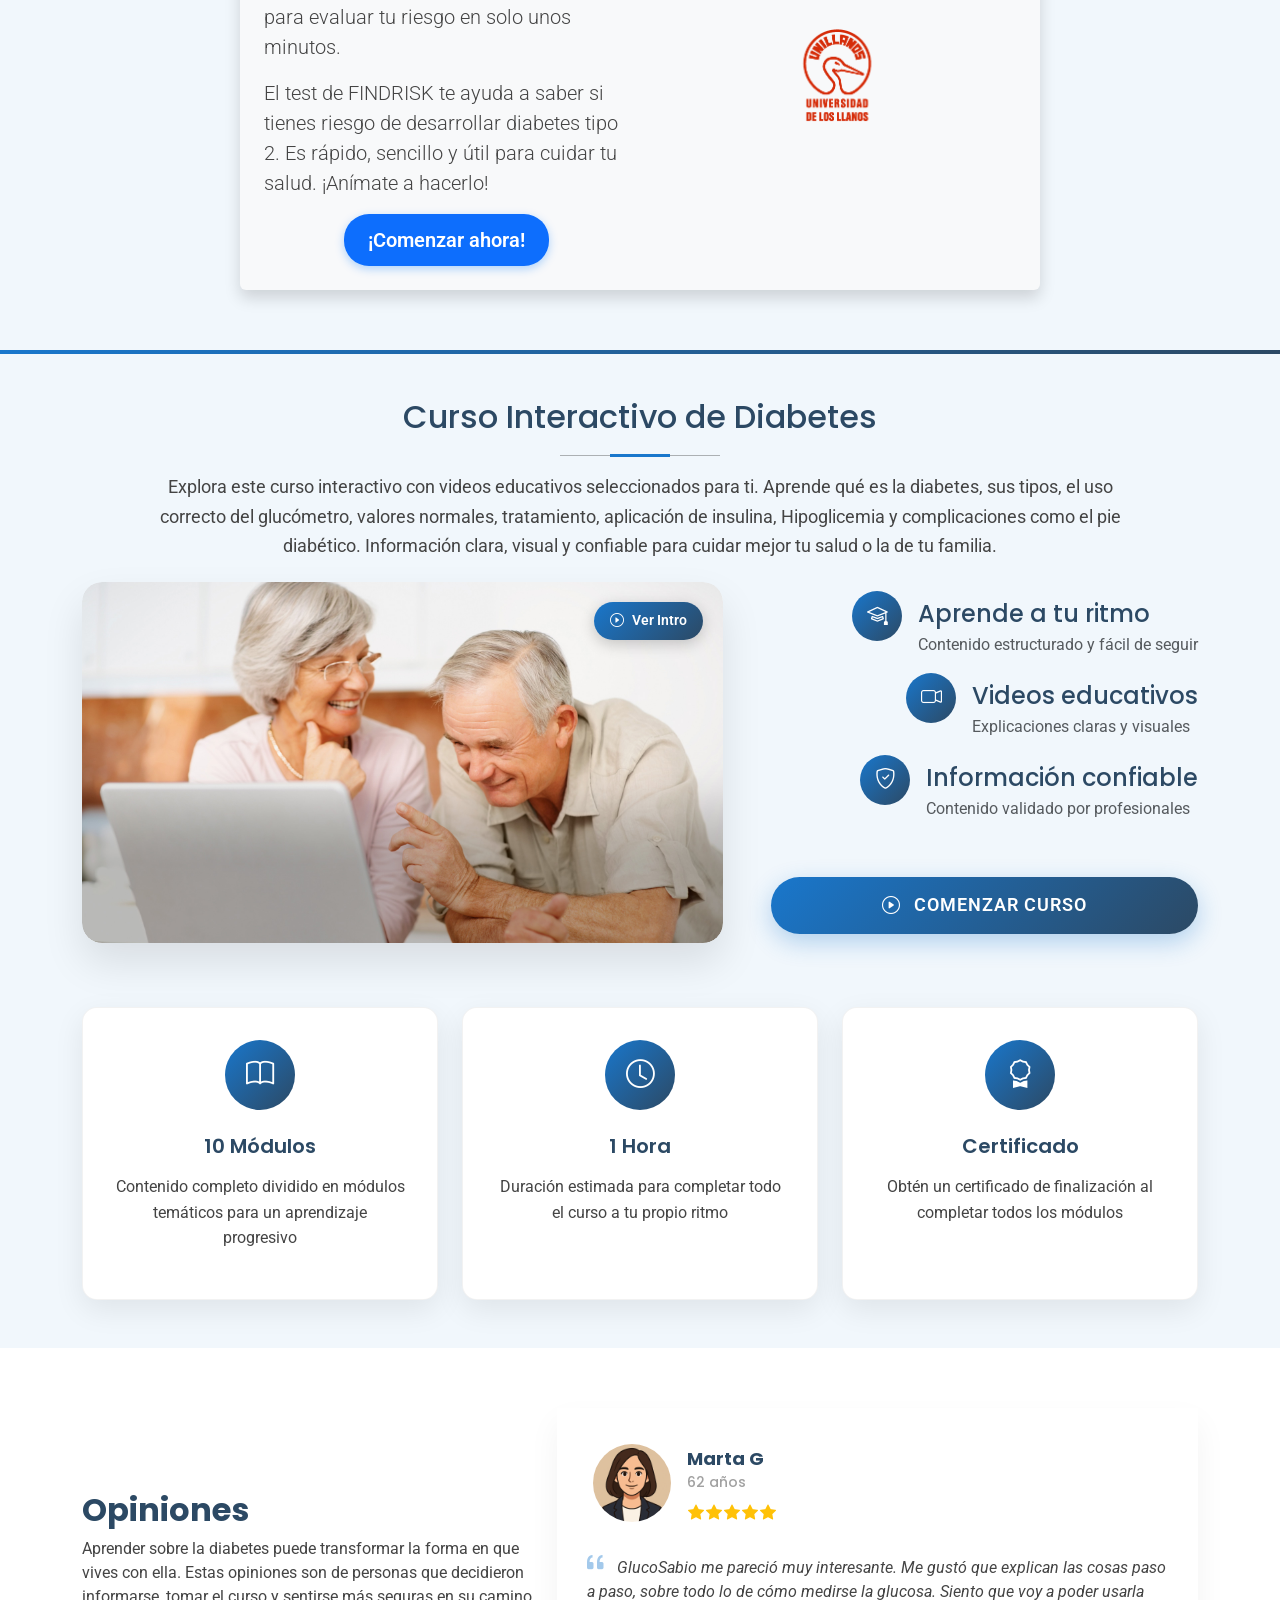
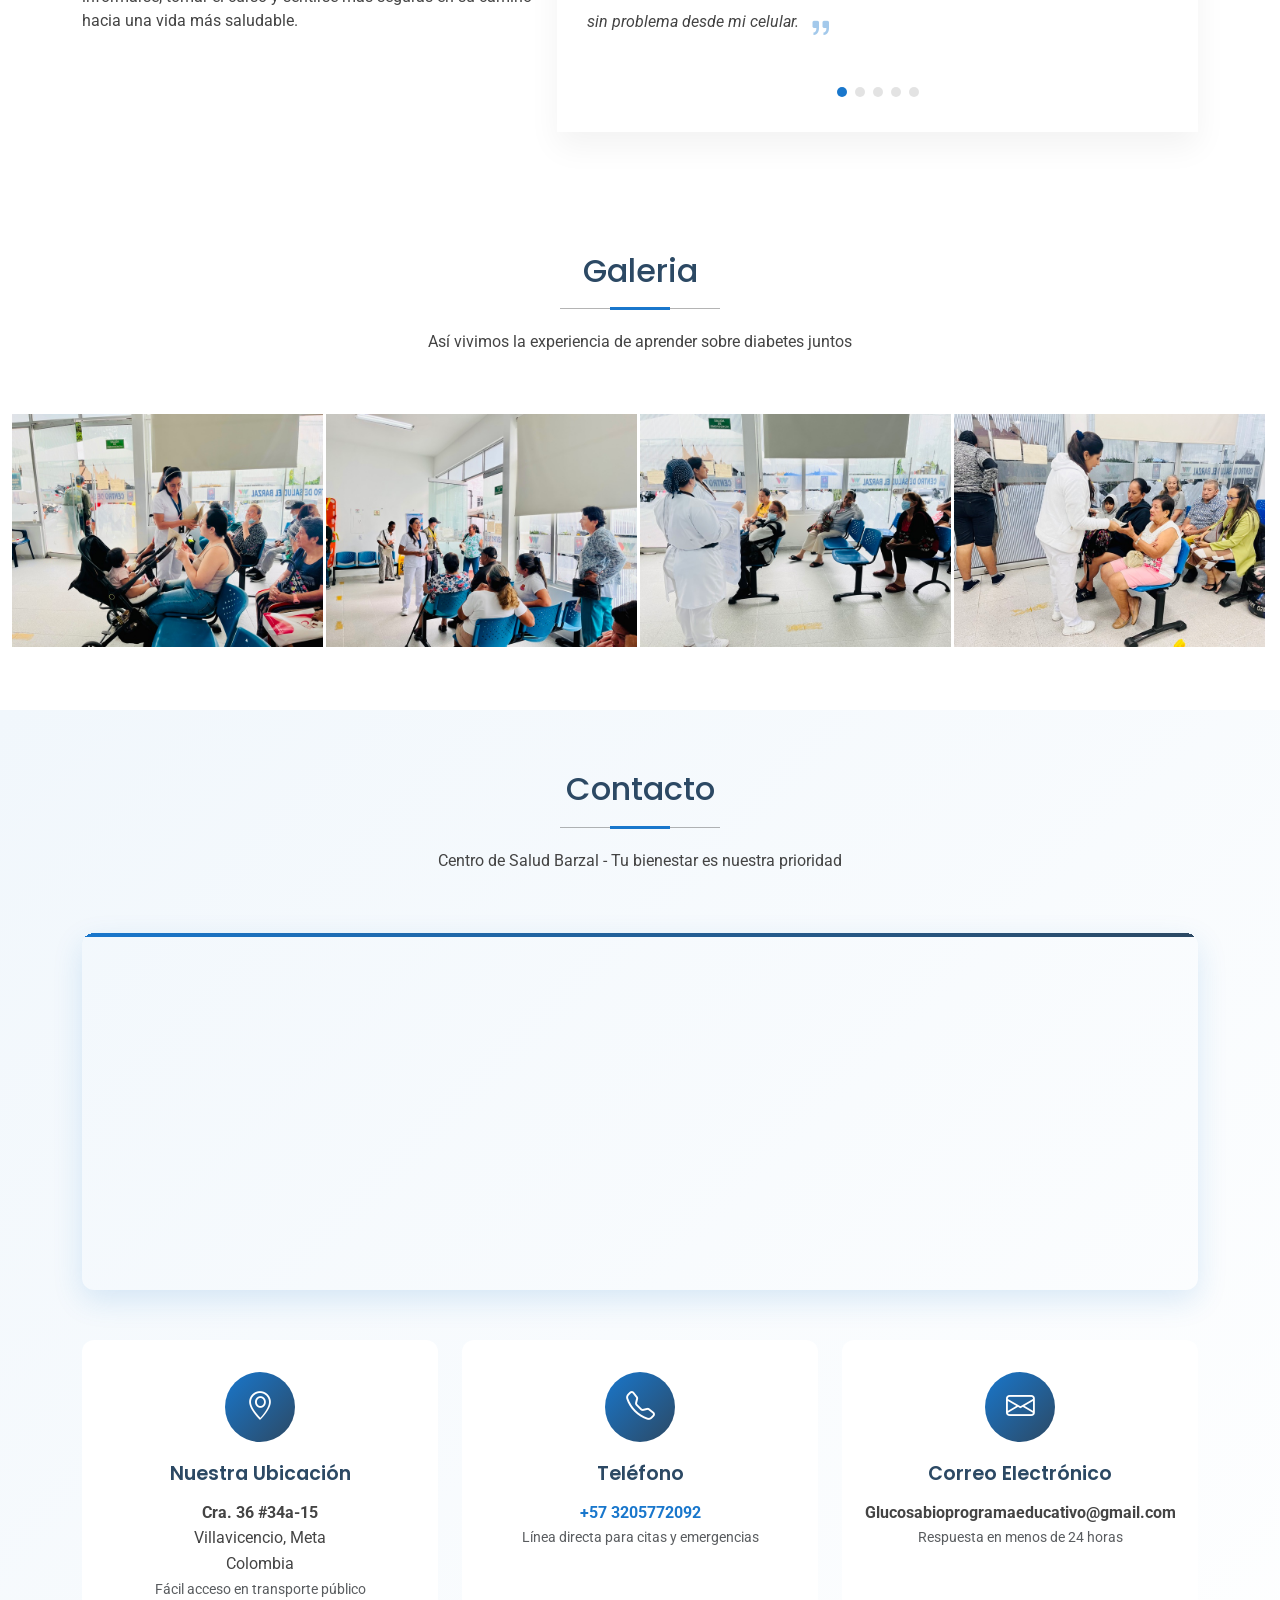
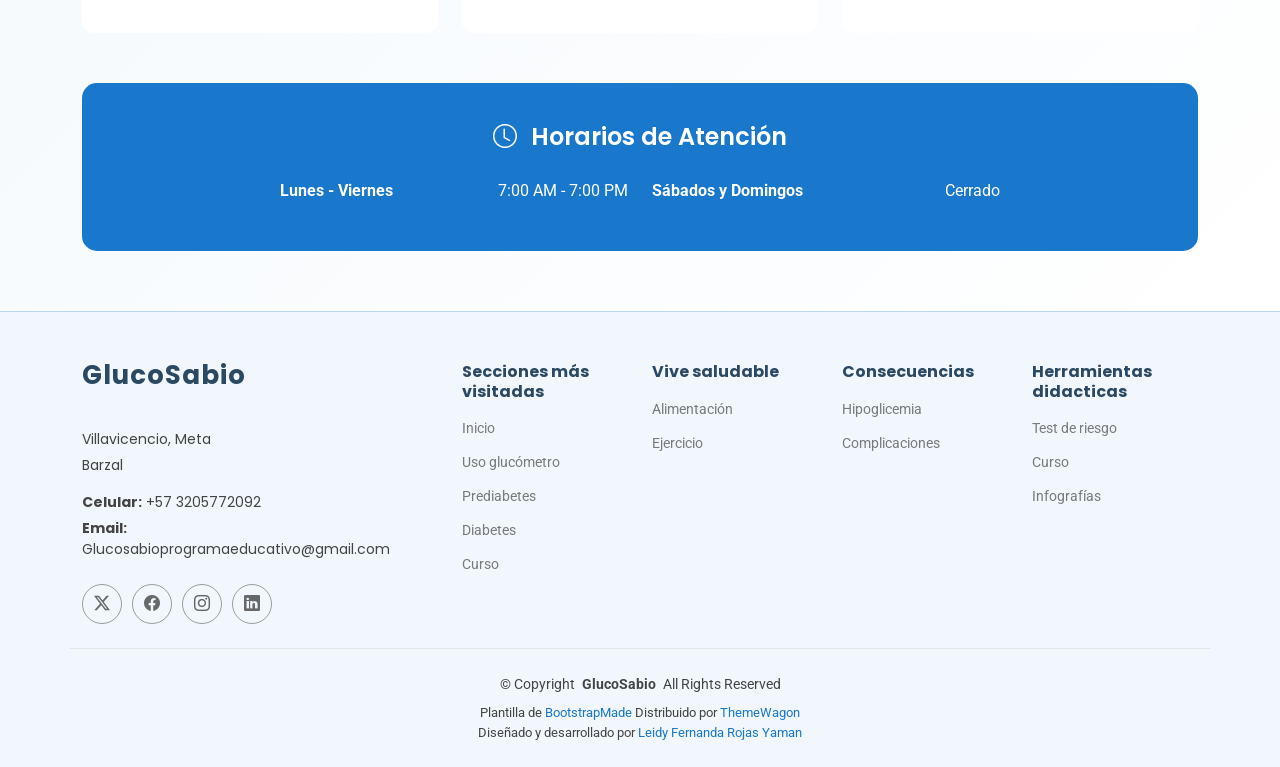
==== commit daee8072: "feat: se elimina logo ESE Barzal" ====
--- a/index.html
+++ b/index.html
@@ -642,9 +642,9 @@
             <div class="icon inyectables-icon">
               <i class="fas fa-syringe"></i>
             </div>
-            <a href="#" data-bs-toggle="modal" data-bs-target="#inyectablesModal" class="stretched-link">
-              <h3>Medicamentos Inyectables</h3>
-            </a>
+
+            <h3>Medicamentos Inyectables</h3>
+
             <p>Incluyen insulina y otros medicamentos que se administran por vía subcutánea. Son esenciales para
               personas con diabetes tipo 1 y algunas con tipo 2.</p>
             <a class="d-none d-sm-block" href="https://diabetes.org/es/salud-bienestar/tratamientos-medicamentos"
@@ -1032,8 +1032,8 @@
                 </div>
               </div>
               <div class="col-md-6 d-flex justify-content-center align-items-center">
-                <img src="./assets/img/logo_unillanos.png" alt="Logo Universidad" height="80" class="mr-3">
-                <img src="./assets/img/LOGO_ESEVILLAVICENCIO.jpg" alt="Logo Clínica" height="80">
+                <img src="./assets/img/logo_unillanos.png" alt="Logo Universidad" height="100" class="mr-3">
+                <!-- <img src="./assets/img/LOGO_ESEVILLAVICENCIO.jpg" alt="Logo Clínica" height="80"> -->
               </div>
             </div>
           </div>
